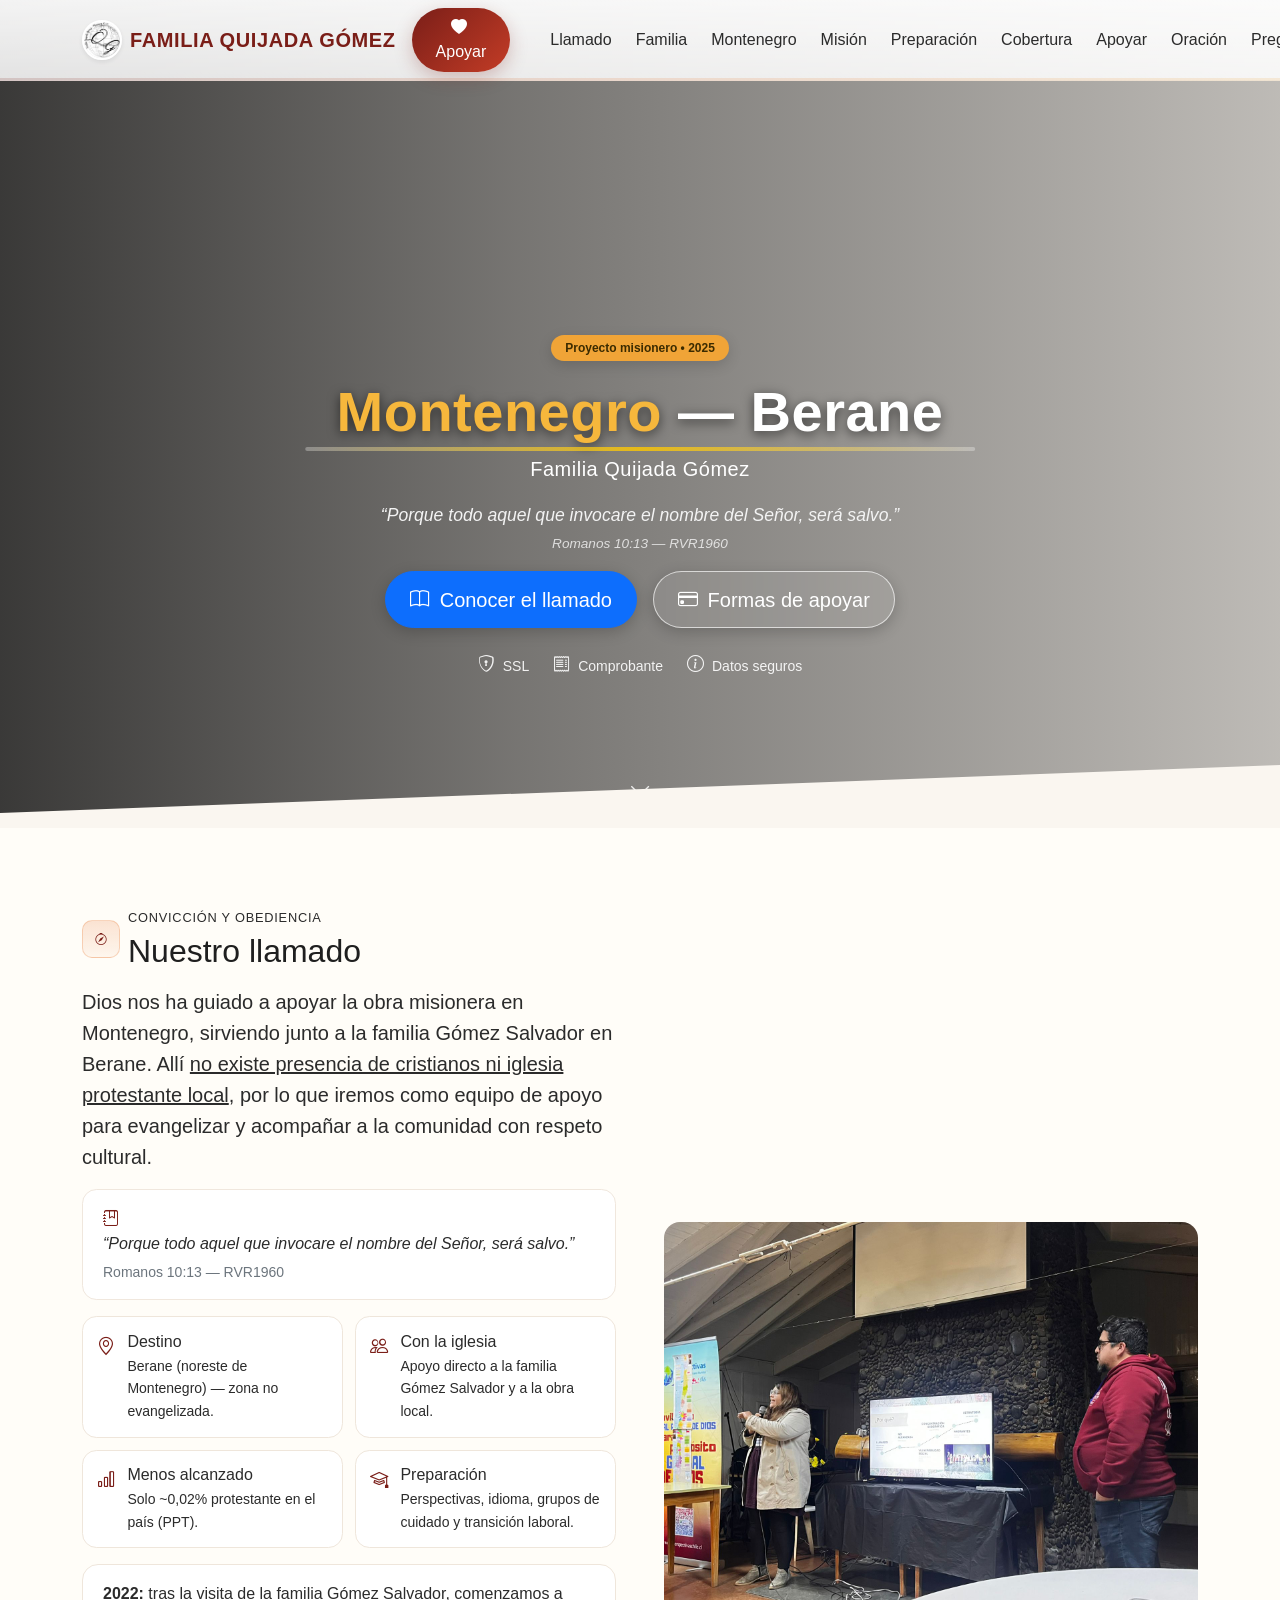
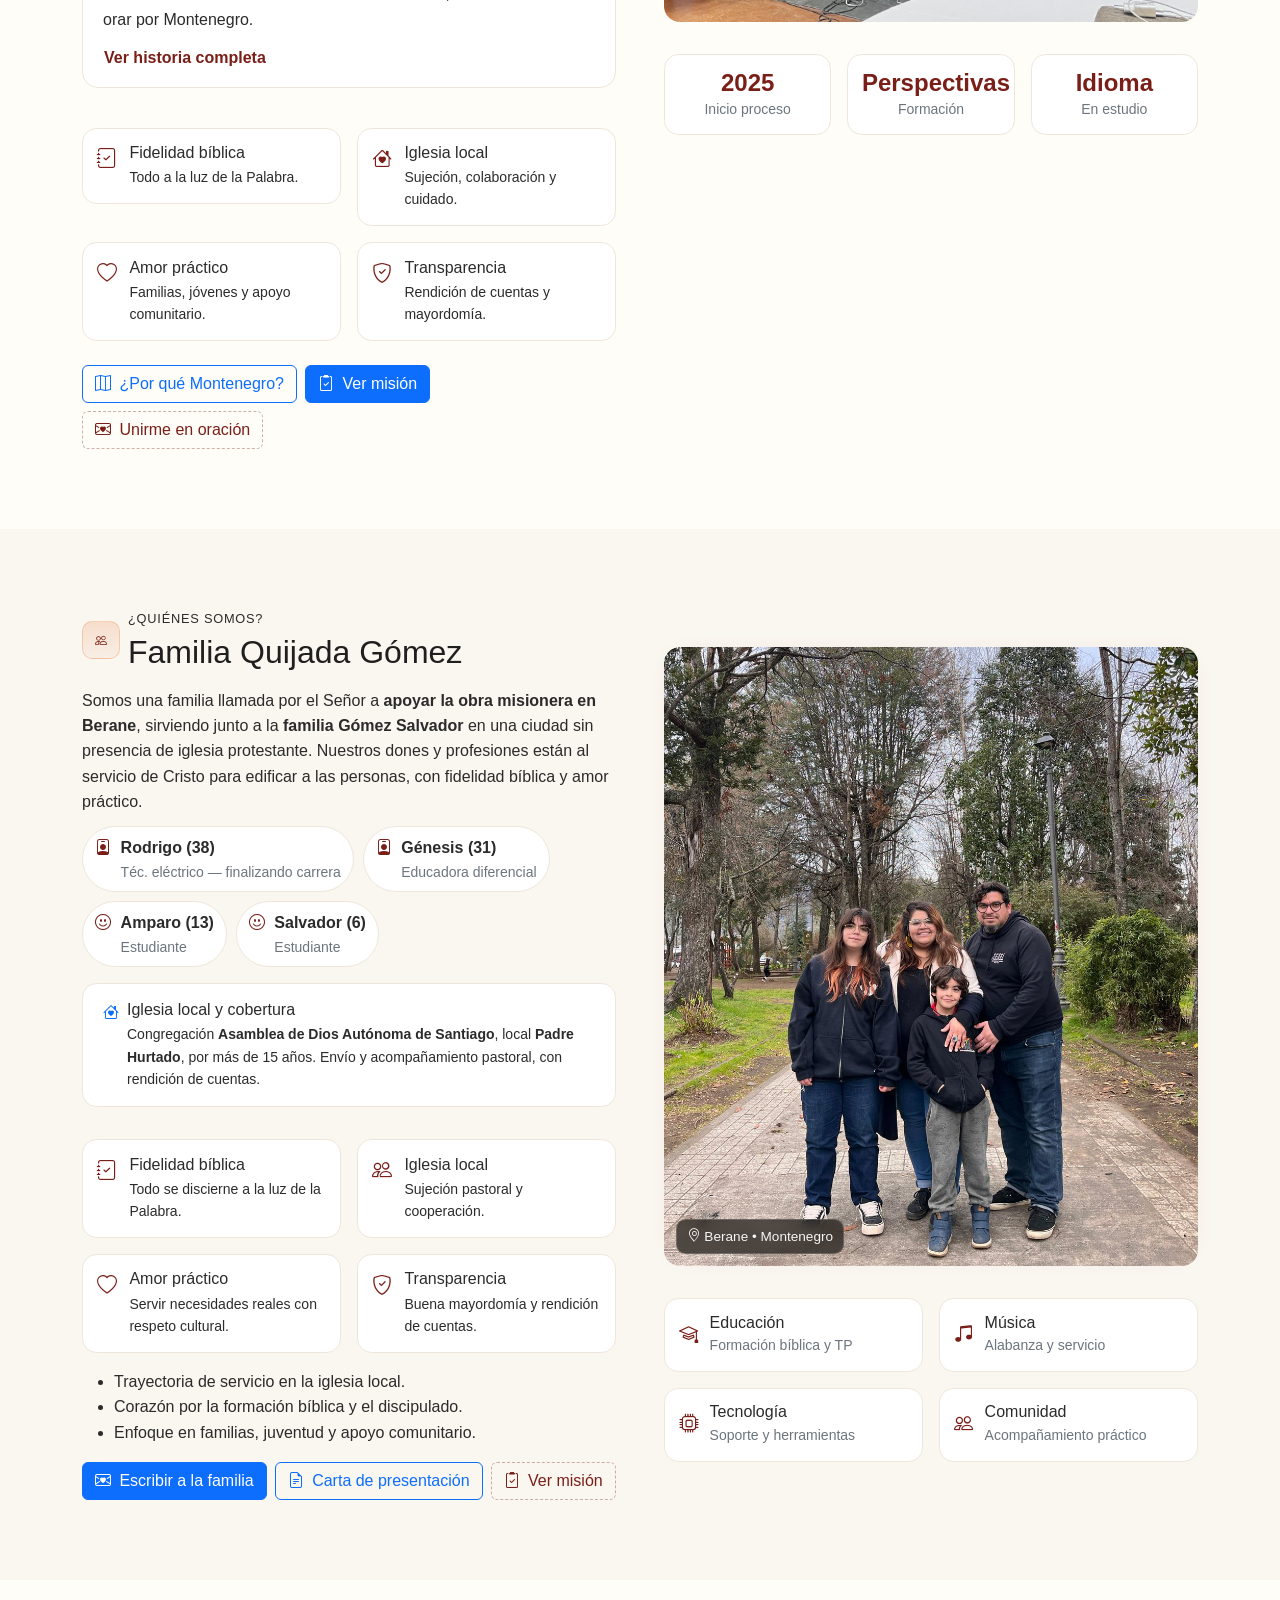
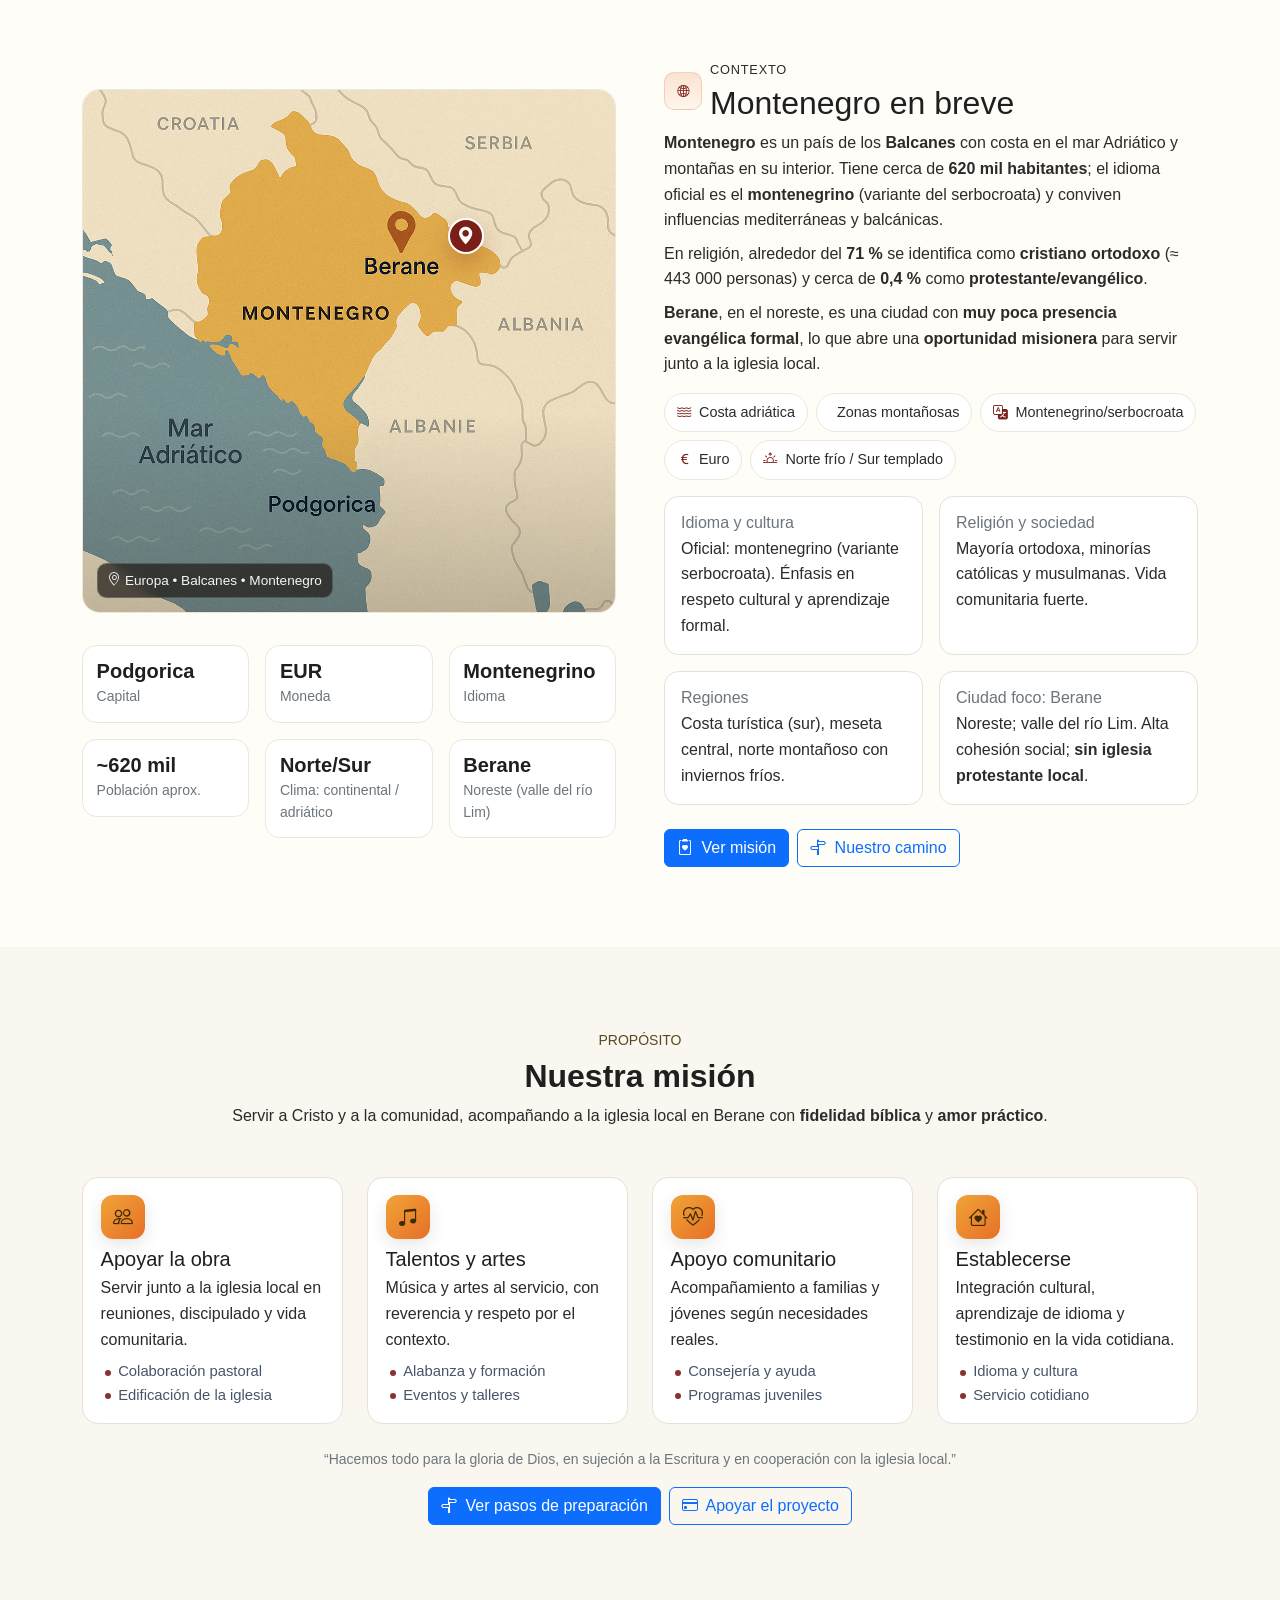
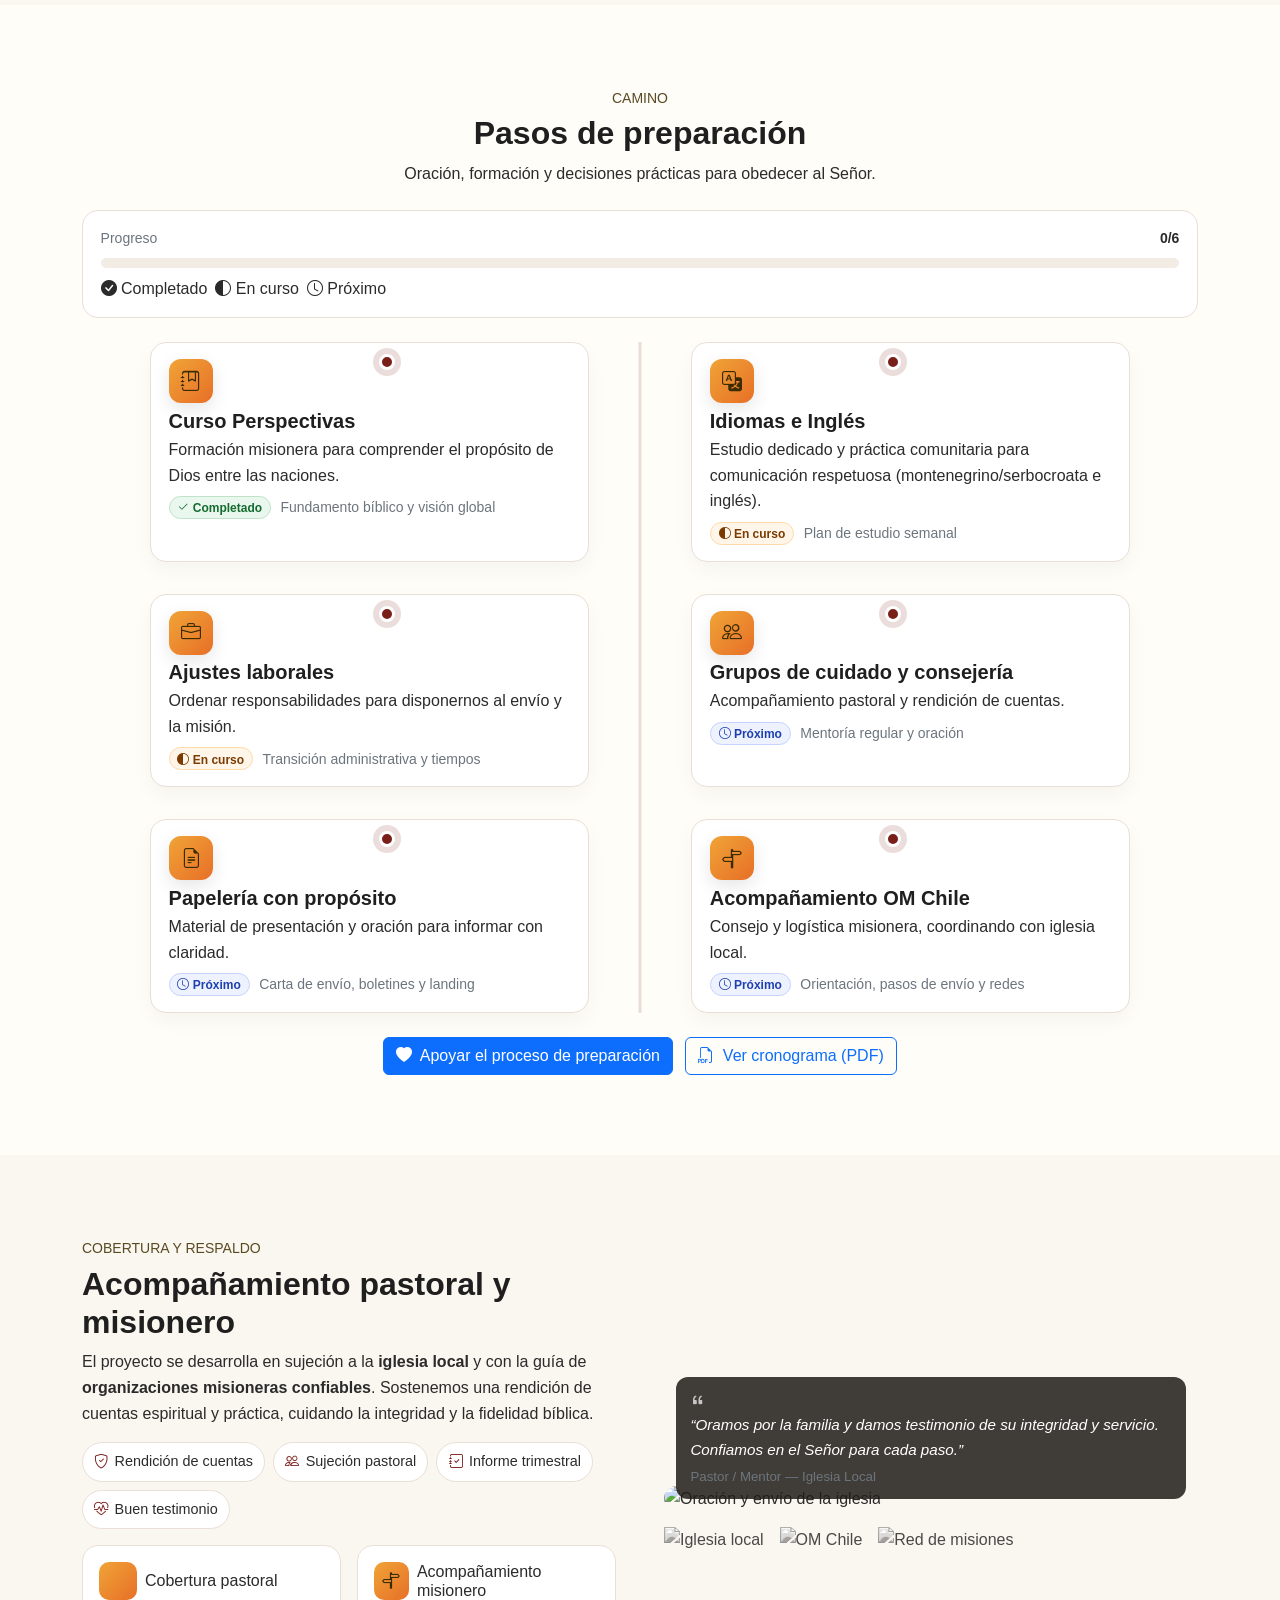
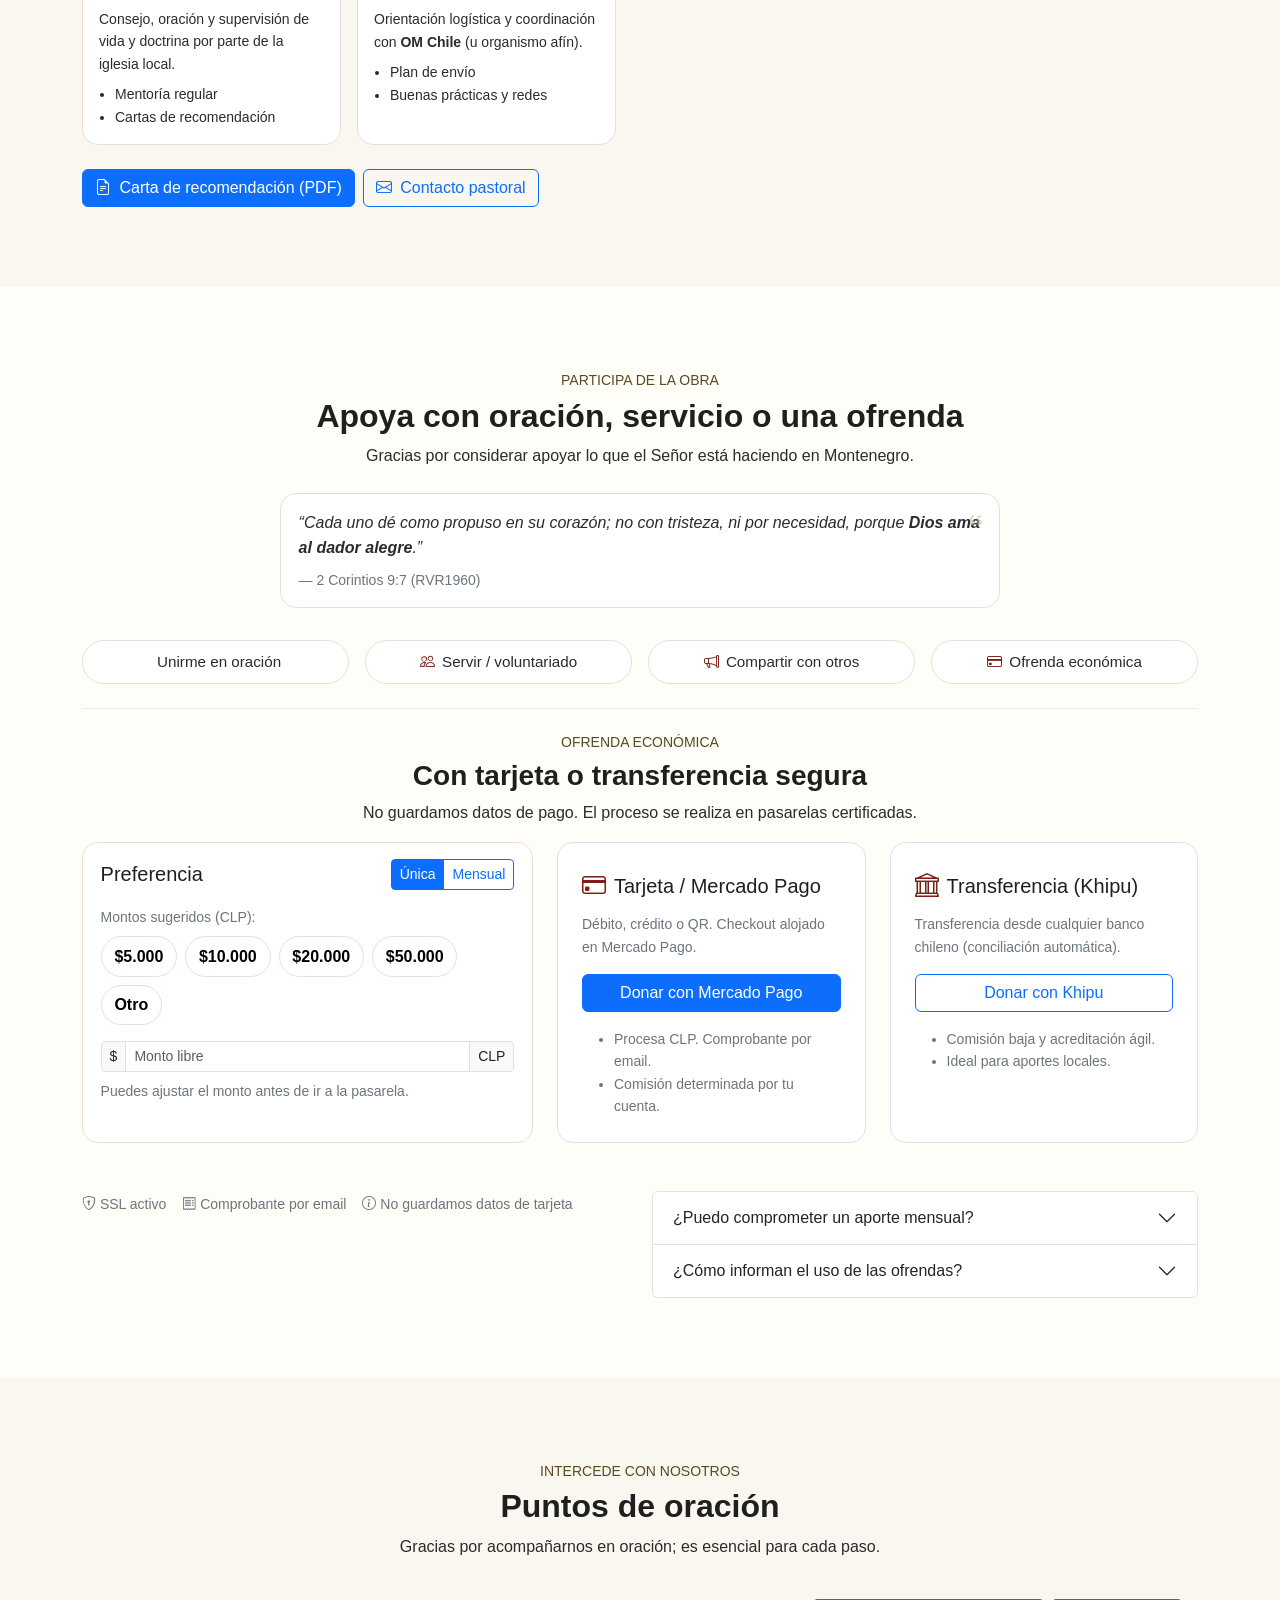
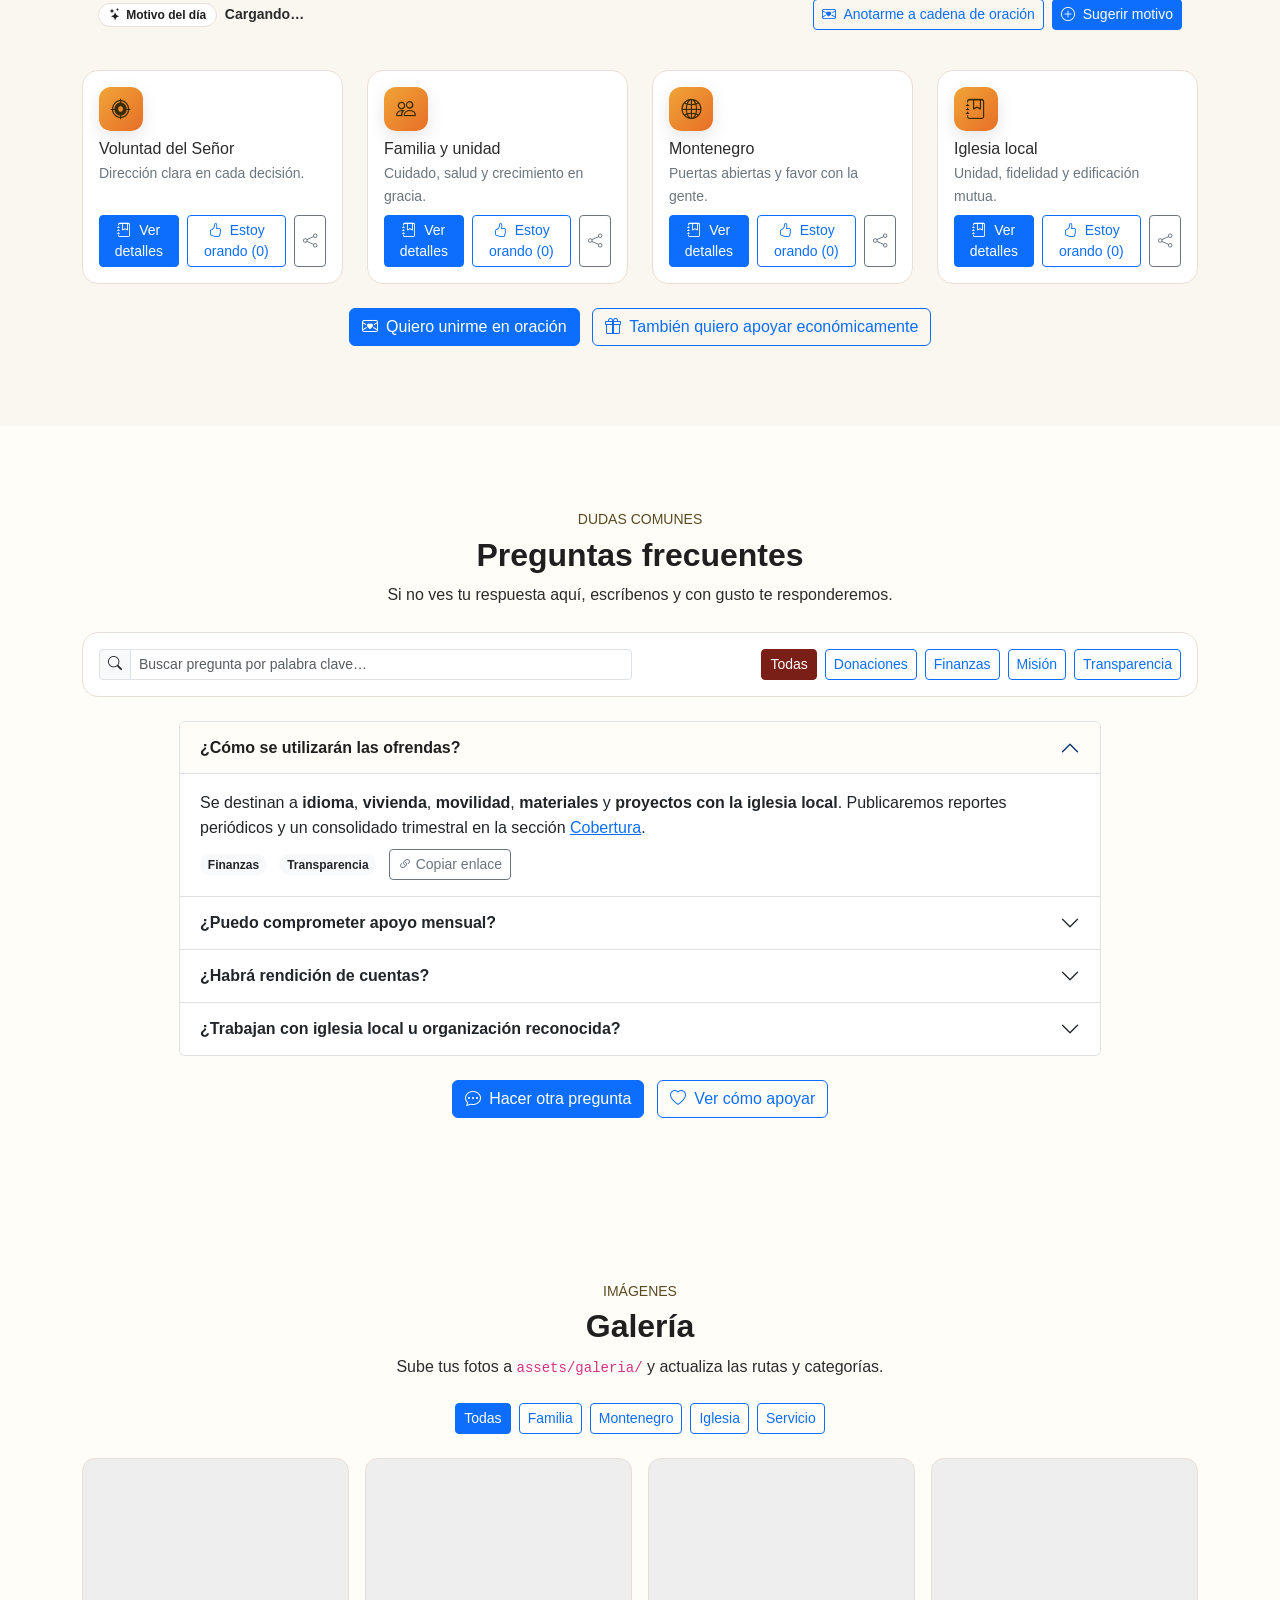
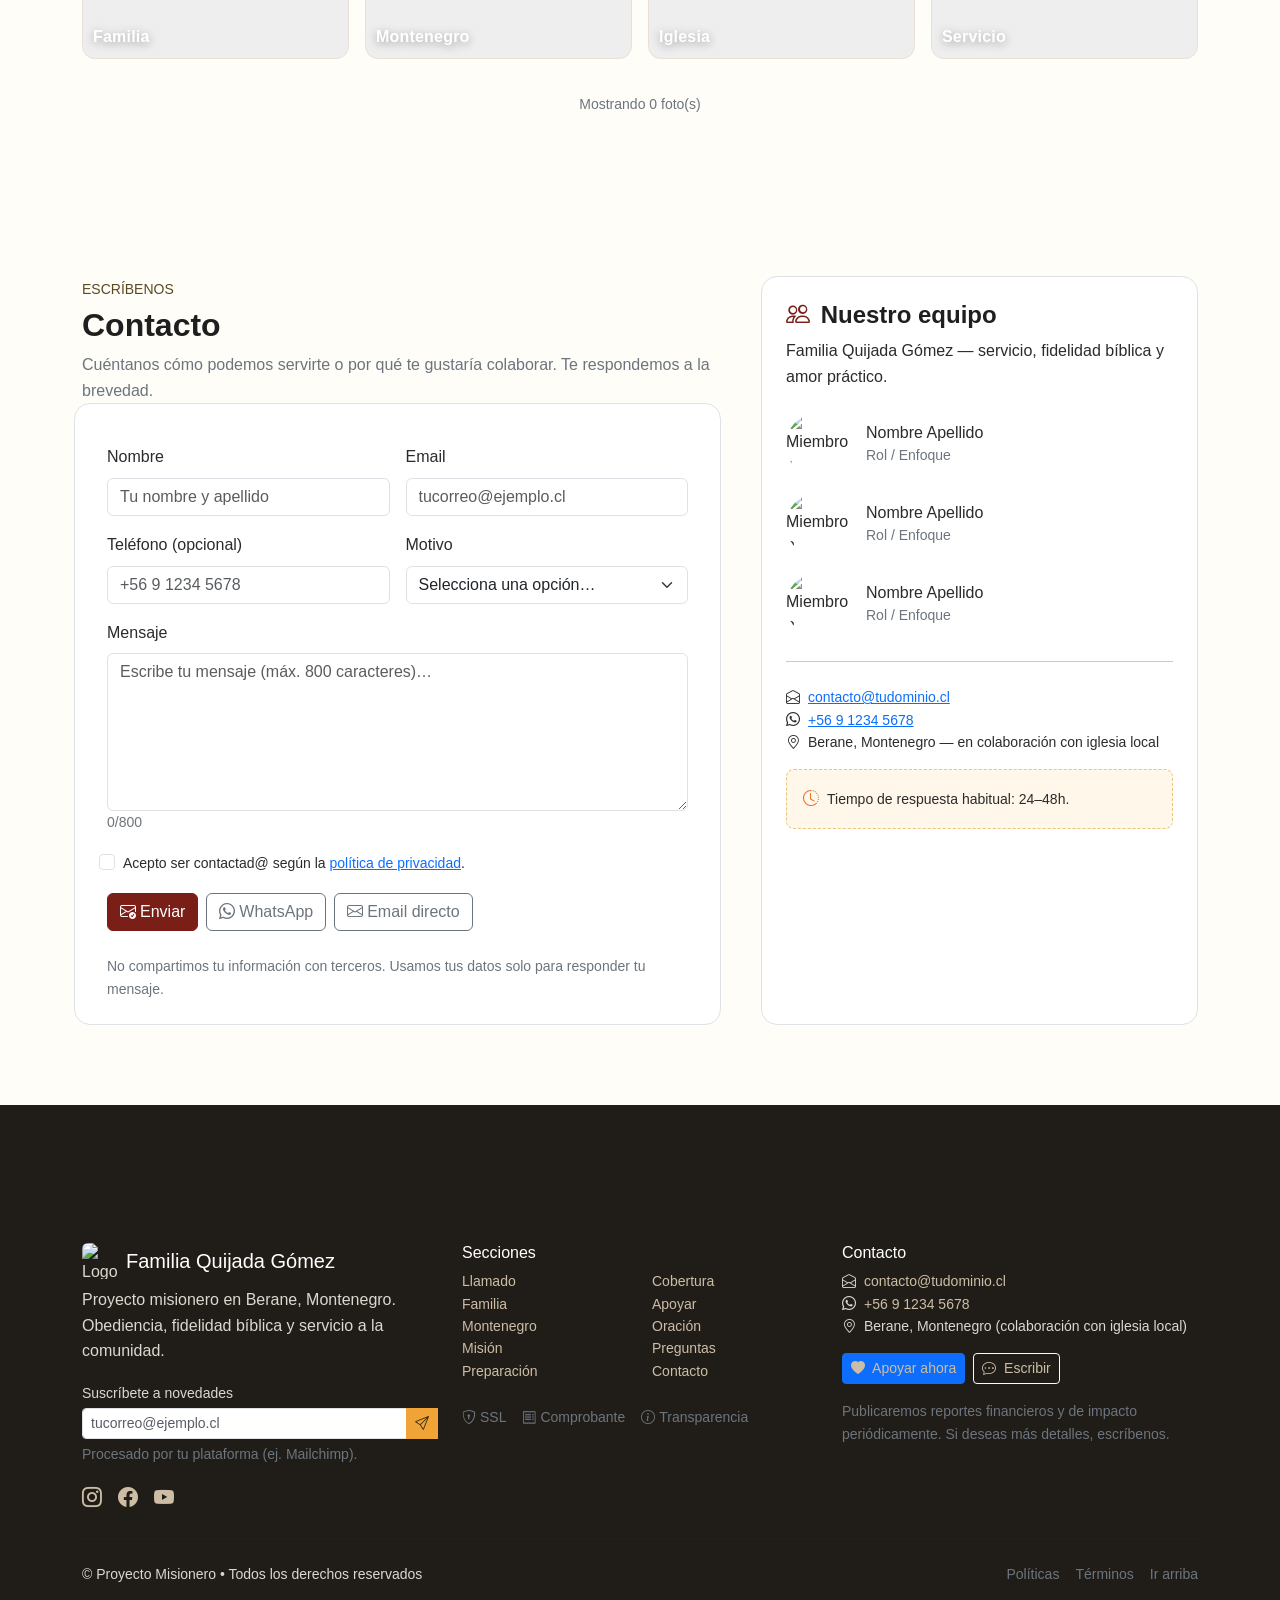
==== index.html @ 2d3e6fb9 "ok" ====
<!doctype html>
<html lang="es-CL">

<head>
    <!-- Codificación y viewport -->
    <meta charset="utf-8" />
    <meta name="viewport" content="width=device-width, initial-scale=1" />

    <!-- SEO básico -->
    <title>Proyecto Misionero Familia Quijada Gómez — Montenegro (Berane)</title>
    <meta name="description"
        content="Proyecto misionero de la Familia Quijada Gómez en Montenegro (Berane). Conoce el llamado bíblico, la misión, preparación, cobertura y cómo apoyar." />
    <link rel="canonical" href="https://tudominio.cl/" /> <!-- TODO: dominio real -->
    <meta name="robots" content="index,follow,max-snippet:-1,max-image-preview:large,max-video-preview:-1" />

    <!-- Identidad/branding -->
    <meta name="author" content="Familia Quijada Gómez" />
    <meta name="theme-color" content="#7A1E18" />
    <meta name="color-scheme" content="light only" />
    <meta name="format-detection" content="telephone=no" />

    <!-- Open Graph / Facebook -->
    <meta property="og:type" content="website" />
    <meta property="og:site_name" content="Familia Quijada Gómez" />
    <meta property="og:locale" content="es_CL" />
    <meta property="og:title" content="Proyecto Misionero Familia Quijada Gómez — Montenegro" />
    <meta property="og:description"
        content="Conoce el llamado, misión, preparación y cómo apoyar a la Familia Quijada Gómez en Montenegro (Berane)." />
    <meta property="og:url" content="https://tudominio.cl/" /> <!-- TODO -->
    <meta property="og:image" content="https://tudominio.cl/assets/og-image.jpg" /> <!-- TODO -->
    <meta property="og:image:width" content="1200" />
    <meta property="og:image:height" content="630" />
    <meta property="og:image:type" content="image/jpeg" />

    <!-- Twitter Cards -->
    <meta name="twitter:card" content="summary_large_image" />
    <meta name="twitter:title" content="Proyecto Misionero Familia Quijada Gómez — Montenegro" />
    <meta name="twitter:description"
        content="Conoce el llamado, misión, preparación y cómo apoyar a la Familia Quijada Gómez en Montenegro (Berane)." />
    <meta name="twitter:image" content="https://tudominio.cl/assets/og-image.jpg" /> <!-- TODO -->
    <!-- <meta name="twitter:site" content="@tu_cuenta">  Opcional -->

    <!-- Iconografía -->
    <link rel="icon" type="image/png" href="assets/favicon.png" />
    <link rel="apple-touch-icon" href="assets/icons/apple-touch-icon.png" /> <!-- 180x180 -->
    <link rel="manifest" href="site.webmanifest" /> <!-- TODO: si lo usas -->

    <!-- Performance: DNS prefetch / preconnect a CDNs -->
    <link rel="dns-prefetch" href="//cdn.jsdelivr.net">
    <link rel="preconnect" href="https://cdn.jsdelivr.net" crossorigin>

    <!-- (Opcional) Preload del hero para evitar LCP alto -->
    <!-- TODO: reemplazar por tu imagen real de hero -->
    <link rel="preload" as="image" href="assets/hero/hero.png" imagesrcset="assets/hero/hero-montenegro.jpg 1920w"
        imagesizes="100vw" fetchpriority="high">

    <!-- CSS: Bootstrap + Icons (CDN oficiales) -->
    <link href="https://cdn.jsdelivr.net/npm/bootstrap@5.3.3/dist/css/bootstrap.min.css" rel="stylesheet"
        crossorigin="anonymous">
    <!-- integrity="INTEGRITY_HASH_BOOTSTRAP_CSS"  (añádelo si gestionas SRI) -->

    <link href="https://cdn.jsdelivr.net/npm/bootstrap-icons@1.11.3/font/bootstrap-icons.css" rel="stylesheet"
        crossorigin="anonymous">
    <!-- integrity="INTEGRITY_HASH_BOOTSTRAP_ICONS_CSS" -->

    <!-- Tu CSS -->
    <link rel="stylesheet" href="css/style.css">

    <!-- Estructura de datos (schema.org) -->
    <script type="application/ld+json">
        {
        "@context":"https://schema.org",
        "@type":"NGO",
        "name":"Proyecto Misionero Familia Quijada Gómez — Montenegro",
        "url":"https://tudominio.cl/",
        "logo":"https://tudominio.cl/assets/logo.png",
        "areaServed":"Montenegro",
        "foundingDate":"2025",
        "description":"Proyecto misionero familiar en Berane, Montenegro. Llamado bíblico, misión y servicio a la comunidad junto a la iglesia local."
        }
    </script>
</head>


<body>
    <!-- ===== NAVBAR ===== -->
    <!-- NAVBAR PRO -->
    <nav id="mainNavbar" class="navbar navbar-expand-lg fixed-top py-2">
        <div class="container">

            <!-- Brand -->
            <a class="navbar-brand d-flex align-items-center gap-2" href="#top">
                <img src="assets/icons/logo.png" width="40" height="40"
                    class="rounded-circle border border-2 border-white shadow-sm" alt="Logo">
                <span class="brand-text fw-800 text-uppercase">Familia Quijada Gómez</span>
            </a>

            <!-- CTA Desktop -->
            <div class="d-none d-lg-flex ms-auto me-2">
                <a href="#donaciones" class="btn btn-cta rounded-pill px-4 py-2">
                    <i class="bi bi-heart-fill me-1"></i> Apoyar
                </a>
            </div>

            <!-- Toggler -->
            <button class="navbar-toggler border-0 shadow-none" type="button" data-bs-toggle="offcanvas"
                data-bs-target="#navOffcanvas" aria-controls="navOffcanvas" aria-label="Abrir menú">
                <span class="navbar-toggler-icon"></span>
            </button>

            <!-- Menú Desktop -->
            <div class="collapse navbar-collapse d-none d-lg-flex ms-4">
                <ul class="navbar-nav ms-auto align-items-lg-center gap-lg-2">
                    <li class="nav-item"><a class="nav-link pro-link" href="#llamado">Llamado</a></li>
                    <li class="nav-item"><a class="nav-link pro-link" href="#familia">Familia</a></li>
                    <li class="nav-item"><a class="nav-link pro-link" href="#montenegro">Montenegro</a></li>
                    <li class="nav-item"><a class="nav-link pro-link" href="#mision">Misión</a></li>
                    <li class="nav-item"><a class="nav-link pro-link" href="#preparacion">Preparación</a></li>
                    <li class="nav-item"><a class="nav-link pro-link" href="#cobertura">Cobertura</a></li>
                    <li class="nav-item"><a class="nav-link pro-link" href="#donaciones">Apoyar</a></li>
                    <li class="nav-item"><a class="nav-link pro-link" href="#oracion">Oración</a></li>
                    <li class="nav-item"><a class="nav-link pro-link" href="#faq">Preguntas</a></li>
                    <li class="nav-item"><a class="nav-link pro-link" href="#contacto">Contacto</a></li>
                </ul>
            </div>

        </div>

        <!-- Línea decorativa inferior -->
        <div class="nav-underline"></div>
    </nav>

    <!-- Offcanvas Mobile -->
    <div class="offcanvas offcanvas-end" tabindex="-1" id="navOffcanvas" aria-labelledby="navOffcanvasLabel">
        <div class="offcanvas-header">
            <h6 class="offcanvas-title d-flex align-items-center gap-2" id="navOffcanvasLabel">
                <img src="assets/logo.png" width="28" height="28" class="rounded-circle border" alt="">
                <span class="fw-bold">Familia Quijada Gómez</span>
            </h6>
            <button type="button" class="btn-close text-reset" data-bs-dismiss="offcanvas" aria-label="Cerrar"></button>
        </div>
        <div class="offcanvas-body">
            <ul class="navbar-nav fs-5">
                <li class="nav-item"><a class="nav-link pro-link" data-bs-dismiss="offcanvas"
                        href="#llamado">Llamado</a></li>
                <li class="nav-item"><a class="nav-link pro-link" data-bs-dismiss="offcanvas"
                        href="#familia">Familia</a></li>
                <li class="nav-item"><a class="nav-link pro-link" data-bs-dismiss="offcanvas"
                        href="#montenegro">Montenegro</a></li>
                <li class="nav-item"><a class="nav-link pro-link" data-bs-dismiss="offcanvas" href="#mision">Misión</a>
                </li>
                <li class="nav-item"><a class="nav-link pro-link" data-bs-dismiss="offcanvas"
                        href="#preparacion">Preparación</a></li>
                <li class="nav-item"><a class="nav-link pro-link" data-bs-dismiss="offcanvas"
                        href="#cobertura">Cobertura</a></li>
                <li class="nav-item"><a class="nav-link pro-link" data-bs-dismiss="offcanvas"
                        href="#donaciones">Apoyar</a></li>
                <li class="nav-item"><a class="nav-link pro-link" data-bs-dismiss="offcanvas"
                        href="#oracion">Oración</a></li>
                <li class="nav-item"><a class="nav-link pro-link" data-bs-dismiss="offcanvas" href="#faq">Preguntas</a>
                </li>
                <li class="nav-item"><a class="nav-link pro-link" data-bs-dismiss="offcanvas"
                        href="#contacto">Contacto</a></li>
            </ul>
            <hr class="my-3">
            <a href="#donaciones" class="btn btn-cta w-100 rounded-pill py-2" data-bs-dismiss="offcanvas">
                <i class="bi bi-heart-fill me-1"></i> Apoyar ahora
            </a>
        </div>
    </div>


    <!-- ===== HERO PROFESIONAL ===== -->
    <header id="top" class="hero hero-pro position-relative overflow-hidden">
        <picture>
            <!-- Versión WebP para navegadores modernos -->
            <source srcset="assets/hero/hero.png" type="image/webp">
            <!-- Fallback JPG/PNG -->
            <img src="assets/hero/hero.png" class="hero-bg" alt="Familia Quijada Gómez frente a un lago y montañas"
                loading="eager" decoding="async" fetchpriority="high">
        </picture>

        <!-- Capa de color cinematográfica -->
        <div class="hero-overlay" aria-hidden="true"></div>

        <div class="container position-relative text-center">
            <span class="badge hero-badge mb-3">Proyecto misionero • 2025</span>

            <h1 class="display-4 fw-800 hero-title">
                <span class="hero-accent">Montenegro</span> — Berane
            </h1>

            <p class="lead mb-2">Familia Quijada Gómez</p>

            <figure class="hero-quote">
                <blockquote class="mb-1">“Porque todo aquel que invocare el nombre del Señor, será salvo.”</blockquote>
                <figcaption class="small">Romanos 10:13 — RVR1960</figcaption>
            </figure>

            <div class="d-flex gap-3 justify-content-center flex-wrap mt-3">
                <a href="#llamado" class="btn btn-primary btn-lg px-4">
                    <i class="bi bi-book me-1"></i> Conocer el llamado
                </a>
                <a href="#donaciones" class="btn btn-ghost-light btn-lg px-4">
                    <i class="bi bi-credit-card me-1"></i> Formas de apoyar
                </a>
            </div>

            <!-- Sellos de confianza -->
            <div class="hero-trust d-flex gap-4 justify-content-center mt-4">
                <small class="d-inline-flex align-items-center gap-2"><i class="bi bi-shield-lock"></i> SSL</small>
                <small class="d-inline-flex align-items-center gap-2"><i class="bi bi-receipt"></i> Comprobante</small>
                <small class="d-inline-flex align-items-center gap-2"><i class="bi bi-info-circle"></i> Datos
                    seguros</small>
            </div>
        </div>

        <!-- Shape divider inferior -->
        <div class="hero-shape" aria-hidden="true">
            <svg viewBox="0 0 1440 120" preserveAspectRatio="none">
                <path d="M0,96 L1440,24 L1440,120 L0,120 Z"></path>
            </svg>
        </div>

        <!-- Indicador scroll -->
        <a href="#llamado" class="scroll-cue" aria-label="Bajar a la siguiente sección">
            <i class="bi bi-chevron-down"></i>
        </a>
    </header>




    <!-- ===== LLAMADO — DEFINITIVO ===== -->
    <section id="llamado" class="section-muted llamado-pro">
        <div class="container">
            <div class="row g-5 align-items-center">
                <!-- Texto -->
                <div class="col-lg-6 order-lg-1">

                    <!-- Encabezado -->
                    <header class="section-heading d-flex align-items-center gap-2">
                        <span class="badge badge-tinted" aria-hidden="true"><i class="bi bi-compass"></i></span>
                        <div>
                            <p class="eyebrow text-olive mb-1">Convicción y obediencia</p>
                            <h2 class="fw-800 mb-0">Nuestro llamado</h2>
                        </div>
                    </header>

                    <!-- Resumen fiel al PPT -->
                    <p class="lead lead-tight mt-3 mb-0">
                        Dios nos ha guiado a <strong>apoyar la obra misionera en Montenegro</strong>, sirviendo junto a
                        la
                        <strong>familia Gómez&nbsp;Salvador</strong> en <strong>Berane</strong>.
                        Allí <u>no existe presencia de cristianos ni iglesia protestante local</u>, por lo que iremos
                        como
                        <strong>equipo de apoyo</strong> para evangelizar y acompañar a la comunidad con respeto
                        cultural.
                    </p>

                    <!-- Verso guía -->
                    <figure class="verse-box mt-3" aria-label="Verso guía">
                        <i class="bi bi-journal-bookmark verse-icon" aria-hidden="true"></i>
                        <blockquote class="mb-1 fst-italic">
                            “Porque todo aquel que invocare el nombre del Señor, será salvo.”
                        </blockquote>
                        <figcaption class="small text-secondary">Romanos 10:13 — RVR1960</figcaption>
                    </figure>

                    <!-- Hechos clave (del PPT) -->
                    <div class="facts-grid">
                        <div class="fact">
                            <i class="bi bi-geo-alt"></i>
                            <div>
                                <h6 class="mb-1">Destino</h6>
                                <p class="small mb-0">Berane (noreste de Montenegro) — zona no evangelizada.</p>
                            </div>
                        </div>
                        <div class="fact">
                            <i class="bi bi-people"></i>
                            <div>
                                <h6 class="mb-1">Con la iglesia</h6>
                                <p class="small mb-0">Apoyo directo a la familia Gómez&nbsp;Salvador y a la obra local.
                                </p>
                            </div>
                        </div>
                        <div class="fact">
                            <i class="bi bi-bar-chart"></i>
                            <div>
                                <h6 class="mb-1">Menos alcanzado</h6>
                                <p class="small mb-0">Solo ~0,02% protestante en el país (PPT).</p>
                            </div>
                        </div>
                        <div class="fact">
                            <i class="bi bi-mortarboard"></i>
                            <div>
                                <h6 class="mb-1">Preparación</h6>
                                <p class="small mb-0">Perspectivas, idioma, grupos de cuidado y transición laboral.</p>
                            </div>
                        </div>
                    </div>

                    <!-- Relato expandible (fiel al PPT) -->
                    <div class="story-card shadow-soft mt-3">
                        <p class="mb-2">
                            <strong>2022:</strong> tras la visita de la familia Gómez&nbsp;Salvador, comenzamos a orar
                            por Montenegro.
                        </p>
                        <div class="collapse" id="historiaLl">
                            <p class="mb-2">
                                <strong>Octubre 2024:</strong> en el Congreso Nacional de Jóvenes, Dios confirma “apoyo
                                en la obra
                                misionera”. Al compartirlo, supimos que se oraba por equipo para
                                <strong>Berane</strong>, confirmando
                                dirección y propósito.
                            </p>
                            <p class="mb-0 small text-secondary">
                                “Deja tu tierra... y ve a la tierra que te mostraré” (Génesis 12:1) — discernido con
                                consejo pastoral y en oración.
                            </p>
                        </div>
                        <button class="btn btn-link p-0 mt-1" data-bs-toggle="collapse" data-bs-target="#historiaLl"
                            aria-expanded="false" aria-controls="historiaLl" id="btnHistoriaLl">
                            Ver historia completa
                        </button>
                    </div>

                    <!-- Convicciones (píldoras) -->
                    <div class="row g-3 mt-4 pill-list">
                        <div class="col-sm-6">
                            <div class="pill-item">
                                <i class="bi bi-journal-check"></i>
                                <div>
                                    <h6 class="mb-1">Fidelidad bíblica</h6>
                                    <p class="small mb-0">Todo a la luz de la Palabra.</p>
                                </div>
                            </div>
                        </div>
                        <div class="col-sm-6">
                            <div class="pill-item">
                                <i class="bi bi-house-heart"></i>
                                <div>
                                    <h6 class="mb-1">Iglesia local</h6>
                                    <p class="small mb-0">Sujeción, colaboración y cuidado.</p>
                                </div>
                            </div>
                        </div>
                        <div class="col-sm-6">
                            <div class="pill-item">
                                <i class="bi bi-heart"></i>
                                <div>
                                    <h6 class="mb-1">Amor práctico</h6>
                                    <p class="small mb-0">Familias, jóvenes y apoyo comunitario.</p>
                                </div>
                            </div>
                        </div>
                        <div class="col-sm-6">
                            <div class="pill-item">
                                <i class="bi bi-shield-check"></i>
                                <div>
                                    <h6 class="mb-1">Transparencia</h6>
                                    <p class="small mb-0">Rendición de cuentas y mayordomía.</p>
                                </div>
                            </div>
                        </div>
                    </div>

                    <!-- CTAs -->
                    <div class="d-flex flex-wrap gap-2 mt-4">
                        <a href="#montenegro" class="btn btn-outline-primary"><i class="bi bi-map me-1"></i> ¿Por qué
                            Montenegro?</a>
                        <a href="#mision" class="btn btn-primary"><i class="bi bi-clipboard2-check me-1"></i> Ver
                            misión</a>
                        <a href="#oracion" class="btn btn-ghost"><i class="bi bi-envelope-heart me-1"></i> Unirme en
                            oración</a>
                    </div>
                </div>

                <!-- Media -->
                <div class="col-lg-6 order-lg-2">
                    <figure class="media-frame shadow-soft">
                        <img src="assets/familia/llamado.jpeg" class="img-fluid rounded-4" alt="Familia Quijada Gómez"
                            loading="lazy">
                    </figure>

                    <!-- Mini métrica (opcional y sobria) -->
                    <div class="row g-3 mt-2">
                        <div class="col-4">
                            <div class="mini-stat">
                                <span class="h4 mb-0">2025</span><small class="text-secondary d-block">Inicio
                                    proceso</small>
                            </div>
                        </div>
                        <div class="col-4">
                            <div class="mini-stat">
                                <span class="h4 mb-0">Perspectivas</span><small
                                    class="text-secondary d-block">Formación</small>
                            </div>
                        </div>
                        <div class="col-4">
                            <div class="mini-stat">
                                <span class="h4 mb-0">Idioma</span><small class="text-secondary d-block">En
                                    estudio</small>
                            </div>
                        </div>
                    </div>
                </div>
            </div>
        </div>
    </section>



    <!-- ===== FAMILIA — DEFINITIVO ===== -->
    <section id="familia" class="family-pro">
        <div class="container">
            <div class="row g-5 align-items-center">

                <!-- Media -->
                <div class="col-lg-6 order-lg-2" data-aos="fade-left">
                    <figure class="family-media shadow-soft">
                        <img src="assets/familia/familia.png" class="img-fluid rounded-4" alt="Familia Quijada Gómez"
                            loading="lazy">
                        <figcaption class="family-stamp">
                            <i class="bi bi-geo-alt"></i> Berane • Montenegro
                        </figcaption>
                    </figure>

                    <!-- Dones / roles (mini-cards) -->
                    <div class="row g-3 mt-2">
                        <div class="col-6">
                            <div class="mini-card">
                                <i class="bi bi-mortarboard"></i>
                                <div>
                                    <h6 class="mb-0">Educación</h6>
                                    <small class="text-secondary">Formación bíblica y TP</small>
                                </div>
                            </div>
                        </div>
                        <div class="col-6">
                            <div class="mini-card">
                                <i class="bi bi-music-note-beamed"></i>
                                <div>
                                    <h6 class="mb-0">Música</h6>
                                    <small class="text-secondary">Alabanza y servicio</small>
                                </div>
                            </div>
                        </div>
                        <div class="col-6">
                            <div class="mini-card">
                                <i class="bi bi-cpu"></i>
                                <div>
                                    <h6 class="mb-0">Tecnología</h6>
                                    <small class="text-secondary">Soporte y herramientas</small>
                                </div>
                            </div>
                        </div>
                        <div class="col-6">
                            <div class="mini-card">
                                <i class="bi bi-people"></i>
                                <div>
                                    <h6 class="mb-0">Comunidad</h6>
                                    <small class="text-secondary">Acompañamiento práctico</small>
                                </div>
                            </div>
                        </div>
                    </div>
                </div>

                <!-- Texto -->
                <div class="col-lg-6 order-lg-1" data-aos="fade-right">
                    <header class="section-heading d-flex align-items-center gap-2">
                        <span class="badge badge-tinted" aria-hidden="true"><i class="bi bi-people"></i></span>
                        <div>
                            <p class="eyebrow text-olive mb-1">¿Quiénes somos?</p>
                            <h2 class="fw-800 mb-0">Familia Quijada Gómez</h2>
                        </div>
                    </header>

                    <!-- Descripción fiel al PPT -->
                    <p class="lead-tight mt-3 mb-2">
                        Somos una familia llamada por el Señor a <strong>apoyar la obra misionera en Berane</strong>,
                        sirviendo junto a la
                        <strong>familia Gómez&nbsp;Salvador</strong> en una ciudad sin presencia de iglesia protestante.
                        Nuestros dones
                        y profesiones están al servicio de Cristo para edificar a las personas, con fidelidad bíblica y
                        amor práctico.
                    </p>

                    <!-- Chips con integrantes -->
                    <div class="profile-chips">
                        <div class="chip">
                            <i class="bi bi-person-badge"></i>
                            <div><strong>Rodrigo (38)</strong><small class="d-block text-secondary">Téc. eléctrico —
                                    finalizando carrera</small></div>
                        </div>
                        <div class="chip">
                            <i class="bi bi-person-badge"></i>
                            <div><strong>Génesis (31)</strong><small class="d-block text-secondary">Educadora
                                    diferencial</small></div>
                        </div>
                        <div class="chip">
                            <i class="bi bi-emoji-smile"></i>
                            <div><strong>Amparo (13)</strong><small class="d-block text-secondary">Estudiante</small>
                            </div>
                        </div>
                        <div class="chip">
                            <i class="bi bi-emoji-smile"></i>
                            <div><strong>Salvador (6)</strong><small class="d-block text-secondary">Estudiante</small>
                            </div>
                        </div>
                    </div>

                    <!-- Afiliación e identidad -->
                    <div class="callout bg-white mt-3">
                        <div class="d-flex align-items-start gap-2">
                            <i class="bi bi-house-heart text-primary"></i>
                            <div>
                                <h6 class="mb-1">Iglesia local y cobertura</h6>
                                <p class="mb-0 small">
                                    Congregación <strong>Asamblea de Dios Autónoma de Santiago</strong>, local
                                    <strong>Padre Hurtado</strong>, por más de 15 años.
                                    Envío y acompañamiento pastoral, con rendición de cuentas.
                                </p>
                            </div>
                        </div>
                    </div>

                    <!-- Valores en píldoras -->
                    <div class="row g-3 mt-3 pill-list">
                        <div class="col-sm-6">
                            <div class="pill-item">
                                <i class="bi bi-journal-check"></i>
                                <div>
                                    <h6 class="mb-1">Fidelidad bíblica</h6>
                                    <p class="small mb-0">Todo se discierne a la luz de la Palabra.</p>
                                </div>
                            </div>
                        </div>
                        <div class="col-sm-6">
                            <div class="pill-item">
                                <i class="bi bi-people"></i>
                                <div>
                                    <h6 class="mb-1">Iglesia local</h6>
                                    <p class="small mb-0">Sujeción pastoral y cooperación.</p>
                                </div>
                            </div>
                        </div>
                        <div class="col-sm-6">
                            <div class="pill-item">
                                <i class="bi bi-heart"></i>
                                <div>
                                    <h6 class="mb-1">Amor práctico</h6>
                                    <p class="small mb-0">Servir necesidades reales con respeto cultural.</p>
                                </div>
                            </div>
                        </div>
                        <div class="col-sm-6">
                            <div class="pill-item">
                                <i class="bi bi-shield-check"></i>
                                <div>
                                    <h6 class="mb-1">Transparencia</h6>
                                    <p class="small mb-0">Buena mayordomía y rendición de cuentas.</p>
                                </div>
                            </div>
                        </div>
                    </div>

                    <!-- Lista breve (consistente con el PPT) -->
                    <ul class="mb-3 mt-3">
                        <li>Trayectoria de servicio en la iglesia local.</li>
                        <li>Corazón por la formación bíblica y el discipulado.</li>
                        <li>Enfoque en familias, juventud y apoyo comunitario.</li>
                    </ul>

                    <!-- CTAs -->
                    <div class="d-flex flex-wrap gap-2">
                        <a href="#contacto" class="btn btn-primary">
                            <i class="bi bi-envelope-heart me-1"></i> Escribir a la familia
                        </a>
                        <a href="assets/docs/carta-familia.pdf" target="_blank" rel="noopener"
                            class="btn btn-outline-primary">
                            <i class="bi bi-file-earmark-text me-1"></i> Carta de presentación
                        </a>
                        <a href="#mision" class="btn btn-ghost">
                            <i class="bi bi-clipboard2-check me-1"></i> Ver misión
                        </a>
                    </div>
                </div>

            </div>
        </div>
    </section>


    <!-- ===== MONTENEGRO — EN BREVE (PRO) ===== -->
    <section id="montenegro" class="section-muted montenegro-pro">
        <div class="container">
            <div class="row g-5 align-items-center">

                <!-- Mapa + datos rápidos -->
                <div class="col-lg-6" data-aos="fade-right">
                    <figure class="map-card shadow-soft position-relative">
                        <img src="assets/mapas/mapa1-montenegro.png" class="img-fluid rounded-4 map-image"
                            alt="Mapa político de Montenegro en Europa">
                        <figcaption class="map-badge">
                            <i class="bi bi-geo-alt"></i> Europa • Balcanes • Montenegro
                        </figcaption>

                        <!-- Pin decorativo (opcional) -->
                        <div class="map-pin" title="Berane (noreste)">
                            <i class="bi bi-geo-alt-fill"></i>
                        </div>
                    </figure>

                    <!-- Tiles de síntesis -->
                    <div class="row g-3 mt-2">
                        <div class="col-6 col-md-4">
                            <div class="stat-tile">
                                <span class="h5 mb-0">Podgorica</span>
                                <small class="text-secondary">Capital</small>
                            </div>
                        </div>
                        <div class="col-6 col-md-4">
                            <div class="stat-tile">
                                <span class="h5 mb-0">EUR</span>
                                <small class="text-secondary">Moneda</small>
                            </div>
                        </div>
                        <div class="col-6 col-md-4">
                            <div class="stat-tile">
                                <span class="h5 mb-0">Montenegrino</span>
                                <small class="text-secondary">Idioma</small>
                            </div>
                        </div>
                        <div class="col-6 col-md-4">
                            <div class="stat-tile">
                                <span class="h5 mb-0">~620 mil</span>
                                <small class="text-secondary">Población aprox.</small>
                            </div>
                        </div>
                        <div class="col-6 col-md-4">
                            <div class="stat-tile">
                                <span class="h5 mb-0">Norte/Sur</span>
                                <small class="text-secondary">Clima: continental / adriático</small>
                            </div>
                        </div>
                        <div class="col-6 col-md-4">
                            <div class="stat-tile">
                                <span class="h5 mb-0">Berane</span>
                                <small class="text-secondary">Noreste (valle del río Lim)</small>
                            </div>
                        </div>
                    </div>
                </div>

                <!-- Contenido -->
                <div class="col-lg-6" data-aos="fade-left">
                    <header class="section-heading d-flex align-items-center gap-2 mb-2">
                        <span class="badge badge-tinted"><i class="bi bi-globe2"></i></span>
                        <div>
                            <p class="eyebrow text-olive mb-1">Contexto</p>
                            <h2 class="fw-800 mb-0">Montenegro en breve</h2>
                        </div>
                    </header>

                    <div class="mb-3">
                        <p class="mb-2">
                            <strong>Montenegro</strong> es un país de los <strong>Balcanes</strong> con costa en el mar
                            Adriático y
                            montañas en su interior. Tiene cerca de <strong>620 mil habitantes</strong>; el idioma
                            oficial es el
                            <strong>montenegrino</strong> (variante del serbocroata) y conviven influencias
                            mediterráneas y balcánicas.
                        </p>
                        <p class="mb-2">
                            En religión, alrededor del <strong>71 %</strong> se identifica como <strong>cristiano
                                ortodoxo</strong>
                            (≈ 443 000 personas) y cerca de <strong>0,4 %</strong> como
                            <strong>protestante/evangélico</strong>.
                        </p>
                        <p class="mb-0">
                            <strong>Berane</strong>, en el noreste, es una ciudad con <strong>muy poca presencia
                                evangélica formal</strong>,
                            lo que abre una <strong>oportunidad misionera</strong> para servir junto a la iglesia local.
                        </p>
                    </div>

                    <!-- Chips temáticos (solo Montenegro) -->
                    <div class="d-flex flex-wrap gap-2 mb-3">
                        <span class="fact-chip"><i class="bi bi-water"></i> Costa adriática</span>
                        <span class="fact-chip"><i class="bi bi-mountain"></i> Zonas montañosas</span>
                        <span class="fact-chip"><i class="bi bi-translate"></i> Montenegrino/serbocroata</span>
                        <span class="fact-chip"><i class="bi bi-currency-euro"></i> Euro</span>
                        <span class="fact-chip"><i class="bi bi-sunrise"></i> Norte frío / Sur templado</span>
                    </div>

                    <!-- Tarjetas de contexto -->
                    <div class="row g-3">
                        <div class="col-sm-6">
                            <div class="card-plain h-100">
                                <h6 class="mb-1 text-secondary">Idioma y cultura</h6>
                                <p class="mb-0">Oficial: montenegrino (variante serbocroata). Énfasis en respeto
                                    cultural y aprendizaje formal.</p>
                            </div>
                        </div>
                        <div class="col-sm-6">
                            <div class="card-plain h-100">
                                <h6 class="mb-1 text-secondary">Religión y sociedad</h6>
                                <p class="mb-0">Mayoría ortodoxa, minorías católicas y musulmanas. Vida comunitaria
                                    fuerte.</p>
                            </div>
                        </div>
                        <div class="col-sm-6">
                            <div class="card-plain h-100">
                                <h6 class="mb-1 text-secondary">Regiones</h6>
                                <p class="mb-0">Costa turística (sur), meseta central, norte montañoso con inviernos
                                    fríos.</p>
                            </div>
                        </div>
                        <div class="col-sm-6">
                            <div class="card-plain h-100">
                                <h6 class="mb-1 text-secondary">Ciudad foco: Berane</h6>
                                <p class="mb-0">Noreste; valle del río Lim. Alta cohesión social; <strong>sin iglesia
                                        protestante local</strong>.</p>
                            </div>
                        </div>
                    </div>

                    <!-- Acciones -->
                    <div class="d-flex gap-2 mt-4">
                        <a href="#mision" class="btn btn-primary">
                            <i class="bi bi-clipboard2-heart me-1"></i> Ver misión
                        </a>
                        <a href="#preparacion" class="btn btn-outline-primary">
                            <i class="bi bi-signpost-split me-1"></i> Nuestro camino
                        </a>
                    </div>
                </div>

            </div>
        </div>
    </section>



    <!-- ===== MISIÓN (PRO) ===== -->
    <section id="mision">
        <div class="container">

            <!-- Encabezado -->
            <div class="text-center mb-5">
                <span class="text-uppercase small" style="color:var(--olive)">Propósito</span>
                <h2 class="fw-bold mt-1">Nuestra misión</h2>
                <p class="mb-0">
                    Servir a Cristo y a la comunidad, acompañando a la iglesia local en Berane
                    con <strong>fidelidad bíblica</strong> y <strong>amor práctico</strong>.
                </p>
            </div>

            <!-- Pilares -->
            <div class="row g-4">
                <div class="col-md-6 col-lg-3">
                    <article class="mission-card h-100">
                        <div class="mission-icon"><i class="bi bi-people"></i></div>
                        <h5 class="mt-2 mb-1">Apoyar la obra</h5>
                        <p class="mb-2">Servir junto a la iglesia local en reuniones, discipulado y vida comunitaria.
                        </p>
                        <ul class="mission-bullets">
                            <li>Colaboración pastoral</li>
                            <li>Edificación de la iglesia</li>
                        </ul>
                    </article>
                </div>

                <div class="col-md-6 col-lg-3">
                    <article class="mission-card h-100">
                        <div class="mission-icon"><i class="bi bi-music-note-beamed"></i></div>
                        <h5 class="mt-2 mb-1">Talentos y artes</h5>
                        <p class="mb-2">Música y artes al servicio, con reverencia y respeto por el contexto.</p>
                        <ul class="mission-bullets">
                            <li>Alabanza y formación</li>
                            <li>Eventos y talleres</li>
                        </ul>
                    </article>
                </div>

                <div class="col-md-6 col-lg-3">
                    <article class="mission-card h-100">
                        <div class="mission-icon"><i class="bi bi-heart-pulse"></i></div>
                        <h5 class="mt-2 mb-1">Apoyo comunitario</h5>
                        <p class="mb-2">Acompañamiento a familias y jóvenes según necesidades reales.</p>
                        <ul class="mission-bullets">
                            <li>Consejería y ayuda</li>
                            <li>Programas juveniles</li>
                        </ul>
                    </article>
                </div>

                <div class="col-md-6 col-lg-3">
                    <article class="mission-card h-100">
                        <div class="mission-icon"><i class="bi bi-house-heart"></i></div>
                        <h5 class="mt-2 mb-1">Establecerse</h5>
                        <p class="mb-2">Integración cultural, aprendizaje de idioma y testimonio en la vida cotidiana.
                        </p>
                        <ul class="mission-bullets">
                            <li>Idioma y cultura</li>
                            <li>Servicio cotidiano</li>
                        </ul>
                    </article>
                </div>
            </div>

            <!-- Declaración y CTAs -->
            <div class="text-center mt-4">
                <p class="small text-secondary mb-3">
                    “Hacemos todo para la gloria de Dios, en sujeción a la Escritura y en cooperación con la iglesia
                    local.”
                </p>
                <div class="d-flex flex-wrap gap-2 justify-content-center">
                    <a href="#preparacion" class="btn btn-primary">
                        <i class="bi bi-signpost-split me-1"></i> Ver pasos de preparación
                    </a>
                    <a href="#donaciones" class="btn btn-outline-primary">
                        <i class="bi bi-credit-card me-1"></i> Apoyar el proyecto
                    </a>
                </div>
            </div>
        </div>
    </section>


    <!-- ===== PREPARACIÓN (PRO) ===== -->
    <section id="preparacion" class="section-muted">
        <div class="container">
            <!-- Encabezado -->
            <div class="text-center mb-4">
                <span class="text-uppercase small" style="color:var(--olive)">Camino</span>
                <h2 class="fw-bold mt-1">Pasos de preparación</h2>
                <p class="mb-0">Oración, formación y decisiones prácticas para obedecer al Señor.</p>
            </div>

            <!-- Resumen / Progreso -->
            <div class="prep-summary shadow-soft">
                <div class="d-flex justify-content-between align-items-center mb-2">
                    <small class="text-secondary">Progreso</small>
                    <small id="prepCounter" class="fw-semibold">0/6</small>
                </div>
                <div class="progress prep-progress" role="progressbar" aria-label="Progreso de preparación"
                    aria-valuemin="0" aria-valuemax="100">
                    <div class="progress-bar" id="prepBar"></div>
                </div>
                <div class="d-flex flex-wrap gap-2 mt-2">
                    <span class="legend l-done"><i class="bi bi-check-circle-fill"></i> Completado</span>
                    <span class="legend l-now"><i class="bi bi-circle-half"></i> En curso</span>
                    <span class="legend l-next"><i class="bi bi-clock"></i> Próximo</span>
                </div>
            </div>

            <!-- Timeline -->
            <div class="timeline-pro">
                <!-- 1. Perspectivas -->
                <article class="t-item" data-status="done">
                    <div class="t-dot"></div>
                    <div class="t-card">
                        <div class="t-icon"><i class="bi bi-journal-bookmark"></i></div>
                        <h5 class="t-title mb-1">Curso Perspectivas</h5>
                        <p class="mb-2">Formación misionera para comprender el propósito de Dios entre las naciones.</p>
                        <div class="t-meta">
                            <span class="badge t-badge done"><i class="bi bi-check2"></i> Completado</span>
                            <small class="text-secondary">Fundamento bíblico y visión global</small>
                        </div>
                    </div>
                </article>

                <!-- 2. Idiomas -->
                <article class="t-item" data-status="now">
                    <div class="t-dot"></div>
                    <div class="t-card">
                        <div class="t-icon"><i class="bi bi-translate"></i></div>
                        <h5 class="t-title mb-1">Idiomas e Inglés</h5>
                        <p class="mb-2">Estudio dedicado y práctica comunitaria para comunicación respetuosa
                            (montenegrino/serbocroata e inglés).</p>
                        <div class="t-meta">
                            <span class="badge t-badge now"><i class="bi bi-circle-half"></i> En curso</span>
                            <small class="text-secondary">Plan de estudio semanal</small>
                        </div>
                    </div>
                </article>

                <!-- 3. Renuncias / ajustes -->
                <article class="t-item" data-status="now">
                    <div class="t-dot"></div>
                    <div class="t-card">
                        <div class="t-icon"><i class="bi bi-briefcase"></i></div>
                        <h5 class="t-title mb-1">Ajustes laborales</h5>
                        <p class="mb-2">Ordenar responsabilidades para disponernos al envío y la misión.</p>
                        <div class="t-meta">
                            <span class="badge t-badge now"><i class="bi bi-circle-half"></i> En curso</span>
                            <small class="text-secondary">Transición administrativa y tiempos</small>
                        </div>
                    </div>
                </article>

                <!-- 4. Grupos de cuidado -->
                <article class="t-item" data-status="next">
                    <div class="t-dot"></div>
                    <div class="t-card">
                        <div class="t-icon"><i class="bi bi-people"></i></div>
                        <h5 class="t-title mb-1">Grupos de cuidado y consejería</h5>
                        <p class="mb-2">Acompañamiento pastoral y rendición de cuentas.</p>
                        <div class="t-meta">
                            <span class="badge t-badge next"><i class="bi bi-clock"></i> Próximo</span>
                            <small class="text-secondary">Mentoría regular y oración</small>
                        </div>
                    </div>
                </article>

                <!-- 5. Papelería -->
                <article class="t-item" data-status="next">
                    <div class="t-dot"></div>
                    <div class="t-card">
                        <div class="t-icon"><i class="bi bi-file-earmark-text"></i></div>
                        <h5 class="t-title mb-1">Papelería con propósito</h5>
                        <p class="mb-2">Material de presentación y oración para informar con claridad.</p>
                        <div class="t-meta">
                            <span class="badge t-badge next"><i class="bi bi-clock"></i> Próximo</span>
                            <small class="text-secondary">Carta de envío, boletines y landing</small>
                        </div>
                    </div>
                </article>

                <!-- 6. Acompañamiento OM Chile -->
                <article class="t-item" data-status="next">
                    <div class="t-dot"></div>
                    <div class="t-card">
                        <div class="t-icon"><i class="bi bi-signpost-split"></i></div>
                        <h5 class="t-title mb-1">Acompañamiento OM Chile</h5>
                        <p class="mb-2">Consejo y logística misionera, coordinando con iglesia local.</p>
                        <div class="t-meta">
                            <span class="badge t-badge next"><i class="bi bi-clock"></i> Próximo</span>
                            <small class="text-secondary">Orientación, pasos de envío y redes</small>
                        </div>
                    </div>
                </article>
            </div>

            <!-- CTA inferior -->
            <div class="text-center mt-4">
                <a href="#donaciones" class="btn btn-primary">
                    <i class="bi bi-heart-fill me-1"></i> Apoyar el proceso de preparación
                </a>
                <a href="assets/docs/cronograma-preparacion.pdf" target="_blank" class="btn btn-outline-primary ms-2">
                    <i class="bi bi-filetype-pdf me-1"></i> Ver cronograma (PDF)
                </a>
            </div>
        </div>
    </section>


    <!-- ===== COBERTURA (PRO) ===== -->
    <section id="cobertura">
        <div class="container">
            <div class="row g-5 align-items-center">

                <!-- Texto -->
                <div class="col-lg-6">
                    <span class="text-uppercase small" style="color:var(--olive)">Cobertura y respaldo</span>
                    <h2 class="fw-bold mt-1">Acompañamiento pastoral y misionero</h2>
                    <p class="mb-3">
                        El proyecto se desarrolla en sujeción a la <strong>iglesia local</strong> y con la guía de
                        <strong>organizaciones misioneras confiables</strong>. Sostenemos una rendición de cuentas
                        espiritual
                        y práctica, cuidando la integridad y la fidelidad bíblica.
                    </p>

                    <!-- Sellos / confianza -->
                    <div class="d-flex flex-wrap gap-2 mb-3">
                        <span class="trust-chip"><i class="bi bi-shield-check"></i> Rendición de cuentas</span>
                        <span class="trust-chip"><i class="bi bi-people"></i> Sujeción pastoral</span>
                        <span class="trust-chip"><i class="bi bi-journal-check"></i> Informe trimestral</span>
                        <span class="trust-chip"><i class="bi bi-heart-pulse"></i> Buen testimonio</span>
                    </div>

                    <!-- Tarjetas de cobertura -->
                    <div class="row g-3">
                        <div class="col-sm-6">
                            <div class="cover-card shadow-soft h-100">
                                <div class="d-flex align-items-center gap-2 mb-2">
                                    <div class="cover-icon"><i class="bi bi-church"></i></div>
                                    <h6 class="mb-0">Cobertura pastoral</h6>
                                </div>
                                <p class="small mb-2">
                                    Consejo, oración y supervisión de vida y doctrina por parte de la iglesia local.
                                </p>
                                <ul class="small mb-0 ps-3">
                                    <li>Mentoría regular</li>
                                    <li>Cartas de recomendación</li>
                                </ul>
                            </div>
                        </div>
                        <div class="col-sm-6">
                            <div class="cover-card shadow-soft h-100">
                                <div class="d-flex align-items-center gap-2 mb-2">
                                    <div class="cover-icon"><i class="bi bi-signpost-split"></i></div>
                                    <h6 class="mb-0">Acompañamiento misionero</h6>
                                </div>
                                <p class="small mb-2">
                                    Orientación logística y coordinación con <strong>OM Chile</strong> (u organismo
                                    afín).
                                </p>
                                <ul class="small mb-0 ps-3">
                                    <li>Plan de envío</li>
                                    <li>Buenas prácticas y redes</li>
                                </ul>
                            </div>
                        </div>
                    </div>

                    <!-- Acciones -->
                    <div class="d-flex flex-wrap gap-2 mt-4">
                        <a href="assets/docs/carta-recomendacion.pdf" target="_blank" class="btn btn-primary">
                            <i class="bi bi-file-earmark-text me-1"></i> Carta de recomendación (PDF)
                        </a>
                        <a href="mailto:pastor@tudominio.cl" class="btn btn-outline-primary">
                            <i class="bi bi-envelope me-1"></i> Contacto pastoral
                        </a>
                    </div>
                </div>

                <!-- Media / Testimonio -->
                <div class="col-lg-6">
                    <figure class="cover-media shadow-soft">
                        <img src="assets/cobertura/envio.jpg" class="img-fluid rounded-4"
                            alt="Oración y envío de la iglesia" loading="lazy">
                        <figcaption class="cover-quote">
                            <i class="bi bi-quote"></i>
                            <p class="mb-1 fst-italic">
                                “Oramos por la familia y damos testimonio de su integridad y servicio. Confiamos en el
                                Señor para cada paso.”
                            </p>
                            <small class="text-secondary d-block">Pastor / Mentor — Iglesia Local</small>
                        </figcaption>
                    </figure>

                    <!-- Logos / referencias (opcional: reemplaza imágenes) -->
                    <div class="logos-row mt-3">
                        <img src="assets/logos/iglesia.png" alt="Iglesia local">
                        <img src="assets/logos/om.png" alt="OM Chile">
                        <img src="assets/logos/red-misiones.png" alt="Red de misiones">
                    </div>
                </div>
            </div>
        </div>
    </section>

    <!-- ===== DONACIONES (PRO) ===== -->
    <section id="donaciones" class="section-muted">
        <div class="container">

            <!-- Encabezado persuasivo -->
            <div class="text-center mb-4">
                <span class="text-uppercase small" style="color:var(--olive)">Participa de la obra</span>
                <h2 class="fw-bold mt-1">Apoya con oración, servicio o una ofrenda</h2>
                <p class="mb-0">Gracias por considerar apoyar lo que el Señor está haciendo en Montenegro.</p>
            </div>

            <!-- Verso bíblico -->
            <figure class="giving-verse shadow-soft mx-auto">
                <blockquote class="mb-2 fst-italic">
                    “Cada uno dé como propuso en su corazón; no con tristeza, ni por necesidad,
                    porque <strong>Dios ama al dador alegre</strong>.”
                </blockquote>
                <figcaption class="text-secondary small">— 2 Corintios 9:7 (RVR1960)</figcaption>
            </figure>

            <!-- Otras formas de aportar -->
            <div class="row g-3 mt-3 mb-4">
                <div class="col-6 col-md-3">
                    <a class="support-chip w-100 d-inline-flex" href="#oracion">
                        <i class="bi bi-hands"></i> Unirme en oración
                    </a>
                </div>
                <div class="col-6 col-md-3">
                    <a class="support-chip w-100 d-inline-flex" href="#contacto">
                        <i class="bi bi-people"></i> Servir / voluntariado
                    </a>
                </div>
                <div class="col-6 col-md-3">
                    <a class="support-chip w-100 d-inline-flex" id="shareLinkDon">
                        <i class="bi bi-megaphone"></i> Compartir con otros
                    </a>
                </div>
                <div class="col-6 col-md-3">
                    <a class="support-chip w-100 d-inline-flex" href="#donaciones-pago">
                        <i class="bi bi-credit-card"></i> Ofrenda económica
                    </a>
                </div>
            </div>

            <!-- Línea divisoria suave -->
            <hr class="hr-soft" />

            <!-- Donación económica -->
            <div id="donaciones-pago" class="text-center mb-3">
                <span class="text-uppercase small" style="color:var(--olive)">Ofrenda económica</span>
                <h3 class="fw-bold mt-1">Con tarjeta o transferencia segura</h3>
                <p class="mb-0">No guardamos datos de pago. El proceso se realiza en pasarelas certificadas.</p>
            </div>

            <!-- Selector de tipo + montos -->
            <div class="row g-4 align-items-stretch">
                <div class="col-lg-5">
                    <div class="don-box shadow-soft h-100">
                        <div class="d-flex justify-content-between align-items-center mb-3">
                            <h5 class="mb-0">Preferencia</h5>
                            <div class="btn-group btn-group-sm" role="group" aria-label="Tipo de aporte">
                                <input type="radio" class="btn-check" name="tipoAporte" id="aporteUnico"
                                    autocomplete="off" checked>
                                <label class="btn btn-outline-primary" for="aporteUnico">Única</label>
                                <input type="radio" class="btn-check" name="tipoAporte" id="aporteMensual"
                                    autocomplete="off">
                                <label class="btn btn-outline-primary" for="aporteMensual">Mensual</label>
                            </div>
                        </div>

                        <div>
                            <div class="mb-2 small text-secondary">Montos sugeridos (CLP):</div>
                            <div class="d-flex flex-wrap gap-2">
                                <button class="amt-chip" data-amount="5000">$5.000</button>
                                <button class="amt-chip" data-amount="10000">$10.000</button>
                                <button class="amt-chip" data-amount="20000">$20.000</button>
                                <button class="amt-chip" data-amount="50000">$50.000</button>
                                <button class="amt-chip" data-amount="0">Otro</button>
                            </div>
                            <div class="input-group input-group-sm mt-3">
                                <span class="input-group-text">$</span>
                                <input id="amountInput" type="number" class="form-control" placeholder="Monto libre"
                                    min="0" step="1000">
                                <span class="input-group-text">CLP</span>
                            </div>
                            <small class="text-secondary d-block mt-2">Puedes ajustar el monto antes de ir a la
                                pasarela.</small>
                        </div>
                    </div>
                </div>

                <!-- Pasarelas -->
                <div class="col-lg-7">
                    <div class="row g-4 h-100">
                        <!-- Mercado Pago -->
                        <div class="col-md-6">
                            <div class="p-4 border rounded-4 h-100 bg-white">
                                <div class="d-flex align-items-center gap-2 mb-2">
                                    <i class="bi bi-credit-card fs-4" style="color:var(--brand-1)"></i>
                                    <h5 class="mb-0">Tarjeta / Mercado&nbsp;Pago</h5>
                                </div>
                                <p class="small text-secondary mb-3">Débito, crédito o QR. Checkout alojado en Mercado
                                    Pago.</p>
                                <a id="btnMP" href="https://mpago.la/TULINK" target="_blank" rel="noopener"
                                    class="btn btn-primary w-100">Donar con Mercado Pago</a>
                                <ul class="small text-secondary mt-3 mb-0">
                                    <li>Procesa CLP. Comprobante por email.</li>
                                    <li>Comisión determinada por tu cuenta.</li>
                                </ul>
                            </div>
                        </div>

                        <!-- Khipu -->
                        <div class="col-md-6">
                            <div class="p-4 border rounded-4 h-100 bg-white">
                                <div class="d-flex align-items-center gap-2 mb-2">
                                    <i class="bi bi-bank fs-4" style="color:var(--brand-1)"></i>
                                    <h5 class="mb-0">Transferencia (Khipu)</h5>
                                </div>
                                <p class="small text-secondary mb-3">Transferencia desde cualquier banco chileno
                                    (conciliación automática).</p>
                                <a id="btnKhipu" href="https://khipu.com/payment/link/TULINK" target="_blank"
                                    rel="noopener" class="btn btn-outline-primary w-100">Donar con Khipu</a>
                                <ul class="small text-secondary mt-3 mb-0">
                                    <li>Comisión baja y acreditación ágil.</li>
                                    <li>Ideal para aportes locales.</li>
                                </ul>
                            </div>
                        </div>
                    </div>
                </div>
            </div>

            <!-- Sellos + FAQ breve -->
            <div class="row g-4 align-items-start mt-4">
                <div class="col-lg-6">
                    <small class="text-secondary d-inline-flex align-items-center gap-3">
                        <span><i class="bi bi-shield-lock"></i> SSL activo</span>
                        <span><i class="bi bi-receipt"></i> Comprobante por email</span>
                        <span><i class="bi bi-info-circle"></i> No guardamos datos de tarjeta</span>
                    </small>
                </div>
                <div class="col-lg-6">
                    <div class="accordion" id="donFaq">
                        <div class="accordion-item">
                            <h2 class="accordion-header" id="dq1">
                                <button class="accordion-button collapsed" type="button" data-bs-toggle="collapse"
                                    data-bs-target="#da1">
                                    ¿Puedo comprometer un aporte mensual?
                                </button>
                            </h2>
                            <div id="da1" class="accordion-collapse collapse" data-bs-parent="#donFaq">
                                <div class="accordion-body small">
                                    Sí. Selecciona “Mensual” arriba. Si requieres recibos o ajustes, escríbenos en <a
                                        href="#contacto">Contacto</a>.
                                </div>
                            </div>
                        </div>
                        <div class="accordion-item">
                            <h2 class="accordion-header" id="dq2">
                                <button class="accordion-button collapsed" type="button" data-bs-toggle="collapse"
                                    data-bs-target="#da2">
                                    ¿Cómo informan el uso de las ofrendas?
                                </button>
                            </h2>
                            <div id="da2" class="accordion-collapse collapse" data-bs-parent="#donFaq">
                                <div class="accordion-body small">
                                    Publicamos reportes financieros y de impacto de manera periódica. Puedes revisar la
                                    sección <a href="#cobertura">Cobertura</a>.
                                </div>
                            </div>
                        </div>
                    </div>
                </div>
            </div>

        </div>
    </section>


    <!-- ===== ORACIÓN (PRO) ===== -->
    <section id="oracion">
        <div class="container">
            <div class="text-center mb-4">
                <span class="text-uppercase small" style="color:var(--olive)">Intercede con nosotros</span>
                <h2 class="fw-bold mt-1">Puntos de oración</h2>
                <p class="mb-0">Gracias por acompañarnos en oración; es esencial para cada paso.</p>
            </div>

            <!-- Barra superior: motivo del día + acciones -->
            <div
                class="oracion-top shadow-soft mb-4 rounded-4 p-3 d-flex flex-wrap gap-3 align-items-center justify-content-between">
                <div class="d-flex align-items-center gap-2">
                    <span class="badge oracion-badge"><i class="bi bi-stars"></i> Motivo del día</span>
                    <strong id="oracionDelDiaLabel" class="small">Cargando…</strong>
                </div>
                <div class="d-flex gap-2">
                    <a class="btn btn-outline-primary btn-sm" href="#contacto">
                        <i class="bi bi-envelope-heart me-1"></i> Anotarme a cadena de oración
                    </a>
                    <button class="btn btn-primary btn-sm" data-bs-toggle="modal" data-bs-target="#sugerirOracionModal">
                        <i class="bi bi-plus-circle me-1"></i> Sugerir motivo
                    </button>
                </div>
            </div>

            <!-- Tarjetas de oración -->
            <div class="row g-4" id="oracionGrid">
                <!-- 1 -->
                <div class="col-12 col-md-6 col-lg-3">
                    <article class="pray-card h-100" data-key="voluntad">
                        <div class="pray-icon"><i class="bi bi-crosshair2"></i></div>
                        <h6 class="mt-2 mb-1">Voluntad del Señor</h6>
                        <p class="small text-secondary mb-2">Dirección clara en cada decisión.</p>

                        <div class="collapse" id="c-voluntad">
                            <ul class="pray-list small">
                                <li>Sabiduría y discernimiento.</li>
                                <li>Puertas abiertas y tiempos correctos.</li>
                            </ul>
                            <blockquote class="pray-verse small mb-2">“Encomienda a Jehová tu camino…” — Sal 37:5
                            </blockquote>
                        </div>

                        <div class="d-flex gap-2 mt-auto">
                            <button class="btn btn-primary btn-sm flex-fill" data-bs-toggle="collapse"
                                data-bs-target="#c-voluntad">
                                <i class="bi bi-journal-bookmark me-1"></i> Ver detalles
                            </button>
                            <button class="btn btn-outline-primary btn-sm btn-pray flex-fill">
                                <i class="bi bi-hand-thumbs-up me-1"></i> Estoy orando (<span
                                    class="pray-count">0</span>)
                            </button>
                            <button class="btn btn-outline-secondary btn-sm btn-share" title="Compartir motivo">
                                <i class="bi bi-share"></i>
                            </button>
                        </div>
                    </article>
                </div>

                <!-- 2 -->
                <div class="col-12 col-md-6 col-lg-3">
                    <article class="pray-card h-100" data-key="familia">
                        <div class="pray-icon"><i class="bi bi-people"></i></div>
                        <h6 class="mt-2 mb-1">Familia y unidad</h6>
                        <p class="small text-secondary mb-2">Cuidado, salud y crecimiento en gracia.</p>

                        <div class="collapse" id="c-familia">
                            <ul class="pray-list small">
                                <li>Unidad, paz y ánimo en todo momento.</li>
                                <li>Provisión y salud integral.</li>
                            </ul>
                            <blockquote class="pray-verse small mb-2">“El Dios de paz estará con vosotros.” — Fil 4:9
                            </blockquote>
                        </div>

                        <div class="d-flex gap-2 mt-auto">
                            <button class="btn btn-primary btn-sm flex-fill" data-bs-toggle="collapse"
                                data-bs-target="#c-familia">
                                <i class="bi bi-journal-bookmark me-1"></i> Ver detalles
                            </button>
                            <button class="btn btn-outline-primary btn-sm btn-pray flex-fill">
                                <i class="bi bi-hand-thumbs-up me-1"></i> Estoy orando (<span
                                    class="pray-count">0</span>)
                            </button>
                            <button class="btn btn-outline-secondary btn-sm btn-share" title="Compartir motivo">
                                <i class="bi bi-share"></i>
                            </button>
                        </div>
                    </article>
                </div>

                <!-- 3 -->
                <div class="col-12 col-md-6 col-lg-3">
                    <article class="pray-card h-100" data-key="montenegro">
                        <div class="pray-icon"><i class="bi bi-globe2"></i></div>
                        <h6 class="mt-2 mb-1">Montenegro</h6>
                        <p class="small text-secondary mb-2">Puertas abiertas y favor con la gente.</p>

                        <div class="collapse" id="c-montenegro">
                            <ul class="pray-list small">
                                <li>Relaciones sanas con comunidad e iglesia local.</li>
                                <li>Aprendizaje del idioma y cultura.</li>
                            </ul>
                            <blockquote class="pray-verse small mb-2">“Orad por la paz de la ciudad…” — Jer 29:7
                            </blockquote>
                        </div>

                        <div class="d-flex gap-2 mt-auto">
                            <button class="btn btn-primary btn-sm flex-fill" data-bs-toggle="collapse"
                                data-bs-target="#c-montenegro">
                                <i class="bi bi-journal-bookmark me-1"></i> Ver detalles
                            </button>
                            <button class="btn btn-outline-primary btn-sm btn-pray flex-fill">
                                <i class="bi bi-hand-thumbs-up me-1"></i> Estoy orando (<span
                                    class="pray-count">0</span>)
                            </button>
                            <button class="btn btn-outline-secondary btn-sm btn-share" title="Compartir motivo">
                                <i class="bi bi-share"></i>
                            </button>
                        </div>
                    </article>
                </div>

                <!-- 4 -->
                <div class="col-12 col-md-6 col-lg-3">
                    <article class="pray-card h-100" data-key="iglesia">
                        <div class="pray-icon"><i class="bi bi-journal-bookmark"></i></div>
                        <h6 class="mt-2 mb-1">Iglesia local</h6>
                        <p class="small text-secondary mb-2">Unidad, fidelidad y edificación mutua.</p>

                        <div class="collapse" id="c-iglesia">
                            <ul class="pray-list small">
                                <li>Sabiduría pastoral y crecimiento en santidad.</li>
                                <li>Edificación de la congregación.</li>
                            </ul>
                            <blockquote class="pray-verse small mb-2">“Edificándoos en vuestra santísima fe…” — Jud 1:20
                            </blockquote>
                        </div>

                        <div class="d-flex gap-2 mt-auto">
                            <button class="btn btn-primary btn-sm flex-fill" data-bs-toggle="collapse"
                                data-bs-target="#c-iglesia">
                                <i class="bi bi-journal-bookmark me-1"></i> Ver detalles
                            </button>
                            <button class="btn btn-outline-primary btn-sm btn-pray flex-fill">
                                <i class="bi bi-hand-thumbs-up me-1"></i> Estoy orando (<span
                                    class="pray-count">0</span>)
                            </button>
                            <button class="btn btn-outline-secondary btn-sm btn-share" title="Compartir motivo">
                                <i class="bi bi-share"></i>
                            </button>
                        </div>
                    </article>
                </div>
            </div>

            <!-- CTA -->
            <div class="text-center mt-4">
                <a href="#contacto" class="btn btn-primary">
                    <i class="bi bi-envelope-heart me-1"></i> Quiero unirme en oración
                </a>
                <a href="#donaciones" class="btn btn-outline-primary ms-2">
                    <i class="bi bi-gift me-1"></i> También quiero apoyar económicamente
                </a>
            </div>
        </div>
    </section>

    <!-- Modal sugerir motivo -->
    <div class="modal fade" id="sugerirOracionModal" tabindex="-1" aria-hidden="true">
        <div class="modal-dialog">
            <div class="modal-content">
                <form class="needs-validation" novalidate>
                    <div class="modal-header">
                        <h5 class="modal-title"><i class="bi bi-plus-circle me-1"></i> Sugerir motivo de oración</h5>
                        <button type="button" class="btn-close" data-bs-dismiss="modal" aria-label="Cerrar"></button>
                    </div>
                    <div class="modal-body">
                        <div class="mb-2">
                            <label class="form-label">Nombre</label>
                            <input type="text" class="form-control" required>
                            <div class="invalid-feedback">Escribe tu nombre.</div>
                        </div>
                        <div class="mb-2">
                            <label class="form-label">Email</label>
                            <input type="email" class="form-control" required>
                            <div class="invalid-feedback">Email inválido.</div>
                        </div>
                        <div class="mb-2">
                            <label class="form-label">Motivo</label>
                            <textarea class="form-control" rows="4"
                                placeholder="Cuéntanos el motivo (será tratado con discreción)" required></textarea>
                            <div class="invalid-feedback">Escribe el motivo.</div>
                        </div>
                        <small class="text-secondary">Lo recibiremos y oraremos por ello. Si necesitas seguimiento,
                            indícalo.</small>
                    </div>
                    <div class="modal-footer">
                        <button class="btn btn-primary" type="submit">Enviar motivo</button>
                    </div>
                </form>
            </div>
        </div>
    </div>


    <!-- ===== FAQ (PRO) ===== -->
    <section id="faq" class="section-muted">
        <div class="container">
            <div class="text-center mb-4">
                <span class="text-uppercase small" style="color:var(--olive)">Dudas comunes</span>
                <h2 class="fw-bold mt-1">Preguntas frecuentes</h2>
                <p class="mb-0">Si no ves tu respuesta aquí, escríbenos y con gusto te responderemos.</p>
            </div>

            <!-- Barra de herramientas FAQ -->
            <div class="faq-toolbar shadow-soft rounded-4 p-3 mb-4">
                <div class="row g-3 align-items-center">
                    <div class="col-lg-6">
                        <div class="input-group input-group-sm">
                            <span class="input-group-text"><i class="bi bi-search"></i></span>
                            <input id="faqSearch" type="text" class="form-control"
                                placeholder="Buscar pregunta por palabra clave…">
                        </div>
                    </div>
                    <div class="col-lg-6">
                        <div class="d-flex flex-wrap gap-2 justify-content-lg-end">
                            <button class="btn btn-outline-primary btn-sm faq-tag" data-tag="all"
                                aria-pressed="true">Todas</button>
                            <button class="btn btn-outline-primary btn-sm faq-tag"
                                data-tag="donaciones">Donaciones</button>
                            <button class="btn btn-outline-primary btn-sm faq-tag" data-tag="finanzas">Finanzas</button>
                            <button class="btn btn-outline-primary btn-sm faq-tag" data-tag="mision">Misión</button>
                            <button class="btn btn-outline-primary btn-sm faq-tag"
                                data-tag="transparencia">Transparencia</button>
                        </div>
                    </div>
                </div>
            </div>

            <!-- Acordeón FAQ -->
            <div class="row g-5">
                <div class="col-lg-10 mx-auto">
                    <div class="accordion" id="faqAcc">

                        <!-- Item 1 -->
                        <div class="accordion-item faq-item" data-tags="finanzas transparencia donaciones"
                            id="faq-uso-ofrendas">
                            <h2 class="accordion-header" id="q1">
                                <button class="accordion-button" type="button" data-bs-toggle="collapse"
                                    data-bs-target="#a1" aria-expanded="true" aria-controls="a1">
                                    ¿Cómo se utilizarán las ofrendas?
                                </button>
                            </h2>
                            <div id="a1" class="accordion-collapse collapse show" data-bs-parent="#faqAcc">
                                <div class="accordion-body">
                                    Se destinan a <strong>idioma</strong>, <strong>vivienda</strong>,
                                    <strong>movilidad</strong>,
                                    <strong>materiales</strong> y <strong>proyectos con la iglesia local</strong>.
                                    Publicaremos reportes
                                    periódicos y un consolidado trimestral en la sección <a
                                        href="#cobertura">Cobertura</a>.
                                    <div class="faq-actions mt-2">
                                        <span class="badge rounded-pill bg-light text-dark me-2">Finanzas</span>
                                        <span class="badge rounded-pill bg-light text-dark me-2">Transparencia</span>
                                        <button class="btn btn-outline-secondary btn-sm faq-copy"
                                            data-target="#faq-uso-ofrendas">
                                            <i class="bi bi-link-45deg"></i> Copiar enlace
                                        </button>
                                    </div>
                                </div>
                            </div>
                        </div>

                        <!-- Item 2 -->
                        <div class="accordion-item faq-item" data-tags="donaciones finanzas" id="faq-aporte-mensual">
                            <h2 class="accordion-header" id="q2">
                                <button class="accordion-button collapsed" type="button" data-bs-toggle="collapse"
                                    data-bs-target="#a2" aria-expanded="false" aria-controls="a2">
                                    ¿Puedo comprometer apoyo mensual?
                                </button>
                            </h2>
                            <div id="a2" class="accordion-collapse collapse" data-bs-parent="#faqAcc">
                                <div class="accordion-body">
                                    Sí. Puedes optar por <strong>suscripción mensual</strong> (ver <a
                                        href="#donaciones">Donaciones</a>) y
                                    recibirás reportes, cartas y motivos de oración. Si necesitas ayuda para
                                    configurarlo, contáctanos en
                                    <a href="#contacto">Contacto</a>.
                                    <div class="faq-actions mt-2">
                                        <span class="badge rounded-pill bg-light text-dark me-2">Donaciones</span>
                                        <button class="btn btn-outline-secondary btn-sm faq-copy"
                                            data-target="#faq-aporte-mensual">
                                            <i class="bi bi-link-45deg"></i> Copiar enlace
                                        </button>
                                    </div>
                                </div>
                            </div>
                        </div>

                        <!-- Item 3 -->
                        <div class="accordion-item faq-item" data-tags="transparencia finanzas" id="faq-rendicion">
                            <h2 class="accordion-header" id="q3">
                                <button class="accordion-button collapsed" type="button" data-bs-toggle="collapse"
                                    data-bs-target="#a3" aria-expanded="false" aria-controls="a3">
                                    ¿Habrá rendición de cuentas?
                                </button>
                            </h2>
                            <div id="a3" class="accordion-collapse collapse" data-bs-parent="#faqAcc">
                                <div class="accordion-body">
                                    Sí. Enviaremos <strong>reportes mensuales</strong> y un <strong>consolidado
                                        trimestral</strong> de
                                    finanzas e impacto. Además, mantenemos supervisión pastoral y misionera (ver
                                    <a href="#cobertura">Cobertura</a>).
                                    <div class="faq-actions mt-2">
                                        <span class="badge rounded-pill bg-light text-dark me-2">Transparencia</span>
                                        <button class="btn btn-outline-secondary btn-sm faq-copy"
                                            data-target="#faq-rendicion">
                                            <i class="bi bi-link-45deg"></i> Copiar enlace
                                        </button>
                                    </div>
                                </div>
                            </div>
                        </div>

                        <!-- Extra ejemplo -->
                        <div class="accordion-item faq-item" data-tags="mision transparencia" id="faq-iglesia-local">
                            <h2 class="accordion-header" id="q4">
                                <button class="accordion-button collapsed" type="button" data-bs-toggle="collapse"
                                    data-bs-target="#a4" aria-expanded="false" aria-controls="a4">
                                    ¿Trabajan con iglesia local u organización reconocida?
                                </button>
                            </h2>
                            <div id="a4" class="accordion-collapse collapse" data-bs-parent="#faqAcc">
                                <div class="accordion-body">
                                    Sí. Nuestra labor se realiza en <strong>sujeción a la iglesia local</strong> y con
                                    la guía de
                                    <strong>organizaciones misioneras confiables</strong>. Más detalles en <a
                                        href="#cobertura">Cobertura</a>.
                                    <div class="faq-actions mt-2">
                                        <span class="badge rounded-pill bg-light text-dark me-2">Misión</span>
                                        <span class="badge rounded-pill bg-light text-dark me-2">Transparencia</span>
                                        <button class="btn btn-outline-secondary btn-sm faq-copy"
                                            data-target="#faq-iglesia-local">
                                            <i class="bi bi-link-45deg"></i> Copiar enlace
                                        </button>
                                    </div>
                                </div>
                            </div>
                        </div>

                    </div>

                    <!-- CTA final -->
                    <div class="text-center mt-4">
                        <a href="#contacto" class="btn btn-primary">
                            <i class="bi bi-chat-dots me-1"></i> Hacer otra pregunta
                        </a>
                        <a href="#donaciones" class="btn btn-outline-primary ms-2">
                            <i class="bi bi-heart me-1"></i> Ver cómo apoyar
                        </a>
                    </div>
                </div>
            </div>
        </div>

        <!-- JSON-LD FAQPage (SEO) -->
        <script type="application/ld+json">
  {
    "@context":"https://schema.org",
    "@type":"FAQPage",
    "mainEntity":[
      {
        "@type":"Question",
        "name":"¿Cómo se utilizarán las ofrendas?",
        "acceptedAnswer":{"@type":"Answer","text":"Se destinan a idioma, vivienda, movilidad, materiales y proyectos con la iglesia local. Se publicarán reportes periódicos y un consolidado trimestral en la sección Cobertura."}
      },
      {
        "@type":"Question",
        "name":"¿Puedo comprometer apoyo mensual?",
        "acceptedAnswer":{"@type":"Answer","text":"Sí. Puedes optar por suscripción mensual y recibir reportes, cartas y motivos de oración. Si necesitas ayuda para configurarlo, contáctanos en la sección Contacto."}
      },
      {
        "@type":"Question",
        "name":"¿Habrá rendición de cuentas?",
        "acceptedAnswer":{"@type":"Answer","text":"Sí. Enviaremos reportes mensuales y un consolidado trimestral de finanzas e impacto. Además, mantenemos supervisión pastoral y misionera (ver Cobertura)."}
      },
      {
        "@type":"Question",
        "name":"¿Trabajan con iglesia local u organización reconocida?",
        "acceptedAnswer":{"@type":"Answer","text":"Sí. La labor se realiza en sujeción a la iglesia local y con la guía de organizaciones misioneras confiables. Más detalles en la sección Cobertura."}
      }
    ]
  }
  </script>
    </section>

    <!-- ===== GALERÍA (PRO) ===== -->
    <section id="galeria" class="section-muted">
        <div class="container">
            <div class="text-center mb-4">
                <span class="text-uppercase small" style="color:var(--olive)">Imágenes</span>
                <h2 class="fw-bold mt-1">Galería</h2>
                <p class="mb-0">Sube tus fotos a <code>assets/galeria/</code> y actualiza las rutas y categorías.</p>
            </div>

            <!-- Filtros -->
            <div class="d-flex flex-wrap gap-2 justify-content-center mb-4">
                <button class="btn btn-outline-primary btn-sm gal-tag active" data-tag="all">Todas</button>
                <button class="btn btn-outline-primary btn-sm gal-tag" data-tag="familia">Familia</button>
                <button class="btn btn-outline-primary btn-sm gal-tag" data-tag="montenegro">Montenegro</button>
                <button class="btn btn-outline-primary btn-sm gal-tag" data-tag="iglesia">Iglesia</button>
                <button class="btn btn-outline-primary btn-sm gal-tag" data-tag="servicio">Servicio</button>
            </div>

            <!-- Grid -->
            <div id="galleryGrid" class="row g-3">
                <!-- Ejemplos: reemplaza src/alt/data-cat/data-caption -->
                <div class="col-6 col-md-4 col-lg-3 gal-item" data-cat="familia">
                    <figure class="gal-card shimmer" tabindex="0" data-bs-toggle="modal" data-bs-target="#lightboxModal"
                        data-image="assets/galeria/1.jpg"
                        data-caption="Familia Quijada Gómez — presentación de proyecto">
                        <img src="assets/galeria/1.jpg" alt="Familia Quijada Gómez" loading="lazy" class="gal-img" />
                        <figcaption class="gal-caption">Familia</figcaption>
                    </figure>
                </div>

                <div class="col-6 col-md-4 col-lg-3 gal-item" data-cat="montenegro">
                    <figure class="gal-card shimmer" tabindex="0" data-bs-toggle="modal" data-bs-target="#lightboxModal"
                        data-image="assets/galeria/2.jpg" data-caption="Berane, Montenegro — vista del río Lim">
                        <img src="assets/galeria/2.jpg" alt="Río en Berane, Montenegro" loading="lazy"
                            class="gal-img" />
                        <figcaption class="gal-caption">Montenegro</figcaption>
                    </figure>
                </div>

                <div class="col-6 col-md-4 col-lg-3 gal-item" data-cat="iglesia">
                    <figure class="gal-card shimmer" tabindex="0" data-bs-toggle="modal" data-bs-target="#lightboxModal"
                        data-image="assets/galeria/3.jpg" data-caption="Reunión de oración — iglesia local">
                        <img src="assets/galeria/3.jpg" alt="Reunión de oración" loading="lazy" class="gal-img" />
                        <figcaption class="gal-caption">Iglesia</figcaption>
                    </figure>
                </div>

                <div class="col-6 col-md-4 col-lg-3 gal-item" data-cat="servicio">
                    <figure class="gal-card shimmer" tabindex="0" data-bs-toggle="modal" data-bs-target="#lightboxModal"
                        data-image="assets/galeria/4.jpg" data-caption="Servicio a la comunidad — apoyo práctico">
                        <img src="assets/galeria/4.jpg" alt="Servicio a la comunidad" loading="lazy" class="gal-img" />
                        <figcaption class="gal-caption">Servicio</figcaption>
                    </figure>
                </div>
            </div>

            <!-- Pie con contador -->
            <div class="text-center mt-3">
                <small class="text-secondary">Mostrando <span id="galCount">0</span> foto(s)</small>
            </div>
        </div>
    </section>

    <!-- Modal Lightbox mejorado -->
    <div class="modal fade" id="lightboxModal" tabindex="-1" aria-hidden="true">
        <div class="modal-dialog modal-dialog-centered modal-lg">
            <div class="modal-content bg-dark">
                <div class="modal-header border-0">
                    <h6 class="modal-title text-white small" id="lightboxCaption"> </h6>
                    <button type="button" class="btn-close btn-close-white ms-auto" data-bs-dismiss="modal"
                        aria-label="Cerrar"></button>
                </div>
                <div class="modal-body p-0 position-relative">
                    <img src="" class="img-fluid w-100" alt="Vista ampliada" id="lightboxImage">
                    <button class="lightbox-nav prev" aria-label="Anterior"><i class="bi bi-chevron-left"></i></button>
                    <button class="lightbox-nav next" aria-label="Siguiente"><i
                            class="bi bi-chevron-right"></i></button>
                </div>
                <div class="modal-footer border-0 justify-content-between">
                    <small class="text-secondary" id="lightboxIndex">1 / 1</small>
                    <div class="d-flex gap-2">
                        <button class="btn btn-outline-light btn-sm" id="copyImgLink"><i
                                class="bi bi-link-45deg me-1"></i>Copiar enlace</button>
                    </div>
                </div>
            </div>
        </div>
    </div>


    <!-- ===== CONTACTO (PRO) ===== -->
    <section id="contacto" class="section-muted">
        <div class="container">
            <div class="row g-5 align-items-stretch">

                <!-- Formulario -->
                <div class="col-lg-7">
                    <div class="text-start mb-3">
                        <span class="text-uppercase small" style="color:var(--olive)">Escríbenos</span>
                        <h2 class="fw-bold mt-1">Contacto</h2>
                        <p class="mb-0 text-secondary">Cuéntanos cómo podemos servirte o por qué te gustaría colaborar.
                            Te respondemos a la brevedad.</p>
                    </div>

                    <form id="contactForm" class="row g-3 needs-validation bg-white p-4 border rounded-4 shadow-soft"
                        novalidate>
                        <!-- Honeypot (anti-spam) -->
                        <div class="d-none">
                            <label for="website">No llenar</label>
                            <input id="website" name="website" type="text" tabindex="-1" autocomplete="off">
                        </div>

                        <div class="col-md-6">
                            <label for="name" class="form-label">Nombre</label>
                            <input type="text" class="form-control" id="name" placeholder="Tu nombre y apellido"
                                required>
                            <div class="invalid-feedback">Por favor, indica tu nombre.</div>
                        </div>

                        <div class="col-md-6">
                            <label for="email" class="form-label">Email</label>
                            <input type="email" class="form-control" id="email" placeholder="tucorreo@ejemplo.cl"
                                required>
                            <div class="invalid-feedback">Escribe un email válido.</div>
                        </div>

                        <div class="col-md-6">
                            <label for="phone" class="form-label">Teléfono (opcional)</label>
                            <input type="tel" class="form-control" id="phone" placeholder="+56 9 1234 5678"
                                inputmode="tel">
                        </div>

                        <div class="col-md-6">
                            <label for="topic" class="form-label">Motivo</label>
                            <select id="topic" class="form-select" required>
                                <option selected disabled value="">Selecciona una opción…</option>
                                <option value="oracion">Quiero unirme en oración</option>
                                <option value="ofrenda">Consulta sobre ofrenda/apoyo</option>
                                <option value="visita">Visita/servicio</option>
                                <option value="otro">Otro</option>
                            </select>
                            <div class="invalid-feedback">Selecciona un motivo.</div>
                        </div>

                        <div class="col-12">
                            <label for="msg" class="form-label">Mensaje</label>
                            <textarea id="msg" class="form-control" rows="6"
                                placeholder="Escribe tu mensaje (máx. 800 caracteres)…" maxlength="800"
                                required></textarea>
                            <div class="d-flex justify-content-between">
                                <div class="invalid-feedback">Escribe un mensaje.</div>
                                <small class="text-secondary"><span id="msgCount">0</span>/800</small>
                            </div>
                        </div>

                        <div class="col-12 form-check">
                            <input class="form-check-input" type="checkbox" value="" id="policy" required>
                            <label class="form-check-label small" for="policy">
                                Acepto ser contactad@ según la <a href="#" class="link-primary">política de
                                    privacidad</a>.
                            </label>
                            <div class="invalid-feedback">Debes aceptar para continuar.</div>
                        </div>

                        <div class="col-12 d-flex flex-wrap gap-2">
                            <button class="btn btn-primary" type="submit">
                                <i class="bi bi-envelope-check me-1"></i>Enviar
                            </button>

                            <!-- WhatsApp pre-llenado con los datos ingresados -->
                            <a id="waBtn" href="https://wa.me/56912345678" target="_blank"
                                class="btn btn-outline-secondary">
                                <i class="bi bi-whatsapp me-1"></i>WhatsApp
                            </a>

                            <!-- Mailto de respaldo si falla el envío -->
                            <a id="mailtoBtn" href="mailto:contacto@tudominio.cl" class="btn btn-outline-secondary">
                                <i class="bi bi-envelope me-1"></i>Email directo
                            </a>
                        </div>

                        <div class="col-12">
                            <small class="text-secondary d-block mt-2">
                                No compartimos tu información con terceros. Usamos tus datos solo para responder tu
                                mensaje.
                            </small>
                        </div>
                    </form>
                </div>

                <!-- Tarjeta Equipo + datos -->
                <div class="col-lg-5">
                    <div class="p-4 border rounded-4 h-100 bg-white shadow-soft">
                        <h4 class="fw-bold">
                            <i class="bi bi-people me-1" style="color:var(--brand-1)"></i>
                            Nuestro equipo
                        </h4>
                        <p class="mb-4">Familia Quijada Gómez — servicio, fidelidad bíblica y amor práctico.</p>

                        <div class="d-flex align-items-center gap-3 mb-3">
                            <img src="assets/familia/team-1.jpg" class="rounded-circle" width="64" height="64"
                                alt="Miembro 1">
                            <div>
                                <h6 class="mb-0">Nombre Apellido</h6>
                                <small class="text-secondary">Rol / Enfoque</small>
                            </div>
                        </div>
                        <div class="d-flex align-items-center gap-3 mb-3">
                            <img src="assets/familia/team-2.jpg" class="rounded-circle" width="64" height="64"
                                alt="Miembro 2">
                            <div>
                                <h6 class="mb-0">Nombre Apellido</h6>
                                <small class="text-secondary">Rol / Enfoque</small>
                            </div>
                        </div>
                        <div class="d-flex align-items-center gap-3">
                            <img src="assets/familia/team-3.jpg" class="rounded-circle" width="64" height="64"
                                alt="Miembro 3">
                            <div>
                                <h6 class="mb-0">Nombre Apellido</h6>
                                <small class="text-secondary">Rol / Enfoque</small>
                            </div>
                        </div>

                        <hr class="my-4">

                        <ul class="list-unstyled small mb-3">
                            <li class="d-flex align-items-start gap-2">
                                <i class="bi bi-envelope-open"></i>
                                <span><a href="mailto:contacto@tudominio.cl">contacto@tudominio.cl</a></span>
                            </li>
                            <li class="d-flex align-items-start gap-2">
                                <i class="bi bi-whatsapp"></i>
                                <span><a href="https://wa.me/56912345678" target="_blank" rel="noopener">+56 9 1234
                                        5678</a></span>
                            </li>
                            <li class="d-flex align-items-start gap-2">
                                <i class="bi bi-geo-alt"></i>
                                <span>Berane, Montenegro — en colaboración con iglesia local</span>
                            </li>
                        </ul>

                        <!-- Badge de respuesta -->
                        <div class="d-flex align-items-center gap-2 p-3 rounded-3"
                            style="background:#fff7ea;border:1px dashed #f1c27a;">
                            <i class="bi bi-clock-history" style="color:var(--accent)"></i>
                            <small>Tiempo de respuesta habitual: 24–48h.</small>
                        </div>
                    </div>
                </div>
            </div>
        </div>
    </section>

    <!-- Toast éxito -->
    <div class="position-fixed bottom-0 end-0 p-3" style="z-index:1080">
        <div id="contactToast" class="toast align-items-center text-bg-success border-0" role="status"
            aria-live="polite" aria-atomic="true">
            <div class="d-flex">
                <div class="toast-body">
                    ¡Gracias! Recibimos tu mensaje. Te contactaremos pronto.
                </div>
                <button type="button" class="btn-close btn-close-white me-2 m-auto" data-bs-dismiss="toast"
                    aria-label="Cerrar"></button>
            </div>
        </div>
    </div>


    <!-- ===== FOOTER ===== -->
    <footer class="site-footer position-relative pt-0">
        <!-- Wave divider -->
        <div class="footer-wave" aria-hidden="true">
            <svg viewBox="0 0 1440 90" preserveAspectRatio="none" focusable="false">
                <path
                    d="M0,64L80,80C160,96,320,128,480,128C640,128,800,96,960,90.7C1120,85,1280,107,1360,117.3L1440,128L1440,0L1360,0C1280,0,1120,0,960,0C800,0,640,0,480,0C320,0,160,0,80,0L0,0Z">
                </path>
            </svg>
        </div>

        <div class="footer-body py-5">
            <div class="container">
                <div class="row g-4">
                    <!-- Brand & misión -->
                    <div class="col-md-6 col-lg-4">
                        <div class="d-flex align-items-center gap-2 mb-2">
                            <img src="assets/logo.png" width="36" height="36" class="rounded" alt="Logo">
                            <h5 class="text-white mb-0">Familia Quijada Gómez</h5>
                        </div>
                        <p class="mb-3">Proyecto misionero en Berane, Montenegro. Obediencia, fidelidad bíblica y
                            servicio a la comunidad.</p>

                        <!-- Suscripción -->
                        <form class="footer-newsletter needs-validation" novalidate>
                            <label for="nlEmail" class="form-label small mb-1">Suscríbete a novedades</label>
                            <div class="input-group input-group-sm">
                                <input id="nlEmail" type="email" class="form-control" placeholder="tucorreo@ejemplo.cl"
                                    required>
                                <button class="btn btn-accent" type="submit"><i class="bi bi-send"></i></button>
                                <div class="invalid-feedback">Ingresa un email válido.</div>
                            </div>
                            <small class="text-secondary d-block mt-1">Procesado por tu plataforma (ej.
                                Mailchimp).</small>
                        </form>

                        <!-- Social -->
                        <div class="d-flex gap-3 mt-3">
                            <a href="#" aria-label="Instagram"><i class="bi bi-instagram fs-5"></i></a>
                            <a href="#" aria-label="Facebook"><i class="bi bi-facebook fs-5"></i></a>
                            <a href="#" aria-label="YouTube"><i class="bi bi-youtube fs-5"></i></a>
                        </div>
                    </div>

                    <!-- Navegación -->
                    <div class="col-md-6 col-lg-4">
                        <h6 class="text-white">Secciones</h6>
                        <div class="row">
                            <div class="col-6">
                                <ul class="list-unstyled small">
                                    <li><a href="#llamado">Llamado</a></li>
                                    <li><a href="#familia">Familia</a></li>
                                    <li><a href="#montenegro">Montenegro</a></li>
                                    <li><a href="#mision">Misión</a></li>
                                    <li><a href="#preparacion">Preparación</a></li>
                                </ul>
                            </div>
                            <div class="col-6">
                                <ul class="list-unstyled small">
                                    <li><a href="#cobertura">Cobertura</a></li>
                                    <li><a href="#donaciones">Apoyar</a></li>
                                    <li><a href="#oracion">Oración</a></li>
                                    <li><a href="#faq">Preguntas</a></li>
                                    <li><a href="#contacto">Contacto</a></li>
                                </ul>
                            </div>
                        </div>

                        <!-- Sellos -->
                        <div class="d-flex flex-wrap gap-3 mt-2 small text-secondary">
                            <span class="d-inline-flex align-items-center gap-1"><i class="bi bi-shield-lock"></i>
                                SSL</span>
                            <span class="d-inline-flex align-items-center gap-1"><i class="bi bi-receipt"></i>
                                Comprobante</span>
                            <span class="d-inline-flex align-items-center gap-1"><i class="bi bi-info-circle"></i>
                                Transparencia</span>
                        </div>
                    </div>

                    <!-- Contacto -->
                    <div class="col-md-6 col-lg-4">
                        <h6 class="text-white">Contacto</h6>
                        <ul class="list-unstyled small mb-3">
                            <li class="d-flex align-items-start gap-2">
                                <i class="bi bi-envelope-open"></i>
                                <span><a href="mailto:contacto@tudominio.cl">contacto@tudominio.cl</a></span>
                            </li>
                            <li class="d-flex align-items-start gap-2">
                                <i class="bi bi-whatsapp"></i>
                                <span><a href="https://wa.me/56912345678" target="_blank" rel="noopener">+56 9 1234
                                        5678</a></span>
                            </li>
                            <li class="d-flex align-items-start gap-2">
                                <i class="bi bi-geo-alt"></i>
                                <span>Berane, Montenegro (colaboración con iglesia local)</span>
                            </li>
                        </ul>

                        <div class="d-flex gap-2">
                            <a class="btn btn-primary btn-sm" href="#donaciones"><i class="bi bi-heart-fill me-1"></i>
                                Apoyar ahora</a>
                            <a class="btn btn-outline-light btn-sm" href="#contacto"><i
                                    class="bi bi-chat-dots me-1"></i> Escribir</a>
                        </div>
                        <p class="small text-secondary mt-3 mb-0">Publicaremos reportes financieros y de impacto
                            periódicamente. Si deseas más detalles, escríbenos.</p>
                    </div>
                </div>

                <hr class="footer-sep my-4">

                <div class="d-flex flex-wrap gap-2 justify-content-between align-items-center small">
                    <div>&copy; <span id="year"></span> Proyecto Misionero • Todos los derechos reservados</div>
                    <div class="d-flex gap-3">
                        <a href="#" class="link-secondary">Políticas</a>
                        <a href="#" class="link-secondary">Términos</a>
                        <a href="#top" class="link-secondary">Ir arriba</a>
                    </div>
                </div>
            </div>
        </div>

        <!-- Back to top -->
        <button id="backToTop" class="back-to-top" aria-label="Volver arriba">
            <i class="bi bi-chevron-up"></i>
        </button>
    </footer>

    <!-- ===== MODAL LIGHTBOX (mejorado y sin descarga) ===== -->
    <div class="modal fade" id="lightboxModal" tabindex="-1" aria-hidden="true">
        <div class="modal-dialog modal-dialog-centered modal-lg">
            <div class="modal-content bg-dark">
                <div class="modal-header border-0">
                    <h6 class="modal-title text-white small" id="lightboxCaption"></h6>
                    <button type="button" class="btn-close btn-close-white ms-auto" data-bs-dismiss="modal"
                        aria-label="Cerrar"></button>
                </div>
                <div class="modal-body p-0 position-relative">
                    <img src="" class="img-fluid w-100 user-select-none" alt="Vista ampliada" id="lightboxImage"
                        draggable="false">
                    <button class="lightbox-nav prev" aria-label="Anterior"><i class="bi bi-chevron-left"></i></button>
                    <button class="lightbox-nav next" aria-label="Siguiente"><i
                            class="bi bi-chevron-right"></i></button>
                </div>
                <div class="modal-footer border-0 justify-content-between">
                    <small class="text-secondary" id="lightboxIndex">1 / 1</small>
                    <button class="btn btn-outline-light btn-sm" id="copyImgLink">
                        <i class="bi bi-link-45deg me-1"></i> Copiar enlace
                    </button>
                </div>
            </div>
        </div>
    </div>


    <!-- JS (al final para evitar pantallas en blanco) -->
    <script src="https://cdn.jsdelivr.net/npm/bootstrap@5.3.3/dist/js/bootstrap.bundle.min.js"></script>
    <script>
        // Año dinámico
        document.getElementById('year')?.textContent = new Date().getFullYear();

        // Validación Bootstrap
        (() => {
            const forms = document.querySelectorAll('.needs-validation');
            Array.from(forms).forEach(form => {
                form.addEventListener('submit', e => {
                    if (!form.checkValidity()) { e.preventDefault(); e.stopPropagation(); }
                    form.classList.add('was-validated');
                }, false);
            });
        })();

        // Lightbox
        const lightboxModal = document.getElementById('lightboxModal');
        const lightboxImage = document.getElementById('lightboxImage');
        lightboxModal?.addEventListener('show.bs.modal', (event) => {
            const trigger = event.relatedTarget; const src = trigger?.getAttribute('data-image');
            if (src) lightboxImage.src = src;
        });
    </script>
    <script src="js/script.js"></script>
</body>

</html>
---- css/style.css ----
/* ===== Paleta cálida ===== */
   :root {
       --brand-1: #7A1E18;
       /* primario */
       --brand-2: #C33C26;
       /* secundario */
       --accent: #E76F27;
       /* acento */
       --accent-2: #F0A437;
       /* ocre */
       --olive: #5A4A22;
       /* oliva */
       --bg-1: #FAF6F0;
       /* fondo */
       --bg-2: #FFFDF8;
       /* secciones */
       --text-1: #1F1F1F;
       /* títulos */
       --text-2: #2B2B2B;
       /* cuerpo */
   }

   html {
       scroll-behavior: smooth;
   }

   body {
       background: var(--bg-1);
       color: var(--text-2);
       font-family: -apple-system, BlinkMacSystemFont, "Segoe UI", Roboto, Arial, "Helvetica Neue", sans-serif;
       line-height: 1.6;
   }

   h1,
   h2,
   h3,
   h4,
   h5 {
       color: var(--text-1);
   }

   /* Navbar: usar navbar-light para mostrar el icono del menú */
   .navbar {
       border-bottom: 1px solid #eadfd6;
   }

   .navbar .btn-primary {
       background: var(--brand-1);
       border-color: var(--brand-1);
   }

   .navbar .btn-primary:hover {
       background: var(--brand-2);
       border-color: var(--brand-2);
   }

   /* ===== HERO PROFESIONAL ===== */

   .hero-pro {
       position: relative;
       min-height: 92vh;
       display: grid;
       place-items: center;
       text-align: center;
       color: #fff;
       overflow: hidden;
   }

   /* Imagen de fondo */
   .hero-pro .hero-bg {
       position: absolute;
       inset: 0;
       width: 100%;
       height: 100%;
       object-fit: cover;
       object-position: center;
       transform: scale(1.02);
       filter: saturate(1.05) contrast(1.03);
       transition: transform 2.5s ease;
   }

   .hero-pro:hover .hero-bg {
       transform: scale(1.05);
   }

   /* Overlay cinematográfico */
   .hero-pro .hero-overlay {
       position: absolute;
       inset: 0;
       background: linear-gradient(to right,
               rgba(10, 10, 10, 0.8) 0%,
               rgba(10, 10, 10, 0.55) 40%,
               rgba(10, 10, 10, 0.25) 100%);
       z-index: 0;
   }

   /* Contenido */
   .hero-pro .container {
       z-index: 1;
       padding-top: 8rem;
       padding-bottom: 5rem;
   }

   /* Título principal */
   .hero-title {
       color: #fff;
       font-weight: 800;
       text-shadow: 0 3px 12px rgba(0, 0, 0, 0.6);
       position: relative;
       letter-spacing: 0.5px;
       animation: fadeInUp 1.2s ease both;
   }

   .hero-title::after {
       content: '';
       position: absolute;
       bottom: -6px;
       left: 50%;
       transform: translateX(-50%);
       width: 60%;
       height: 4px;
       background: linear-gradient(90deg,
               rgba(255, 255, 255, 0.3),
               rgba(255, 200, 0, 0.8),
               rgba(255, 255, 255, 0.3));
       border-radius: 2px;
   }

   .hero-accent {
       color: #f6b73c;
   }

   /* Subtítulo */
   .hero-pro p.lead {
       font-size: 1.25rem;
       font-weight: 500;
       letter-spacing: 0.5px;
       animation: fadeInUp 1.4s ease both;
   }

   /* Cita bíblica */
   .hero-quote {
       font-style: italic;
       color: #f3f3f3;
       opacity: 0.95;
       margin-top: 1rem;
       animation: fadeInUp 1.6s ease both;
   }

   .hero-quote blockquote {
       font-size: 1.1rem;
       font-weight: 400;
   }

   .hero-quote figcaption {
       font-size: 0.85rem;
       color: rgba(255, 255, 255, 0.75);
   }

   /* Badge */
   .hero-badge {
       background: #f0a437;
       color: #3b2b00;
       border-radius: 999px;
       padding: 0.45rem 0.9rem;
       font-weight: 600;
       box-shadow: 0 4px 14px rgba(0, 0, 0, 0.15);
       animation: fadeInUp 1s ease both;
   }

   /* Botones */
   .btn-ghost-light {
       color: #fff;
       border: 1px solid rgba(255, 255, 255, 0.65);
       background: rgba(255, 255, 255, 0.08);
       backdrop-filter: blur(2px);
       transition: all 0.3s ease;
   }

   .btn-ghost-light:hover,
   .btn-ghost-light:focus {
       color: var(--brand-1, #7A1E18);
       background: #fff;
       border-color: #fff;
   }

   .btn-lg {
       padding: 0.8rem 1.6rem;
       border-radius: 50px;
       box-shadow: 0 4px 15px rgba(0, 0, 0, 0.2);
   }

   /* Sellos de confianza */
   .hero-trust small {
       opacity: 0.9;
   }

   .hero-trust i {
       font-size: 1.05rem;
   }

   /* Shape inferior */
   .hero-shape {
       position: absolute;
       left: 0;
       right: 0;
       bottom: -1px;
       line-height: 0;
       height: 80px;
       z-index: 1;
   }

   .hero-shape svg {
       width: 100%;
       height: 100%;
       display: block;
   }

   .hero-shape path {
       fill: var(--bg-1, #FAF6F0);
   }

   /* Indicador scroll */
   .scroll-cue {
       position: absolute;
       bottom: 18px;
       left: 50%;
       transform: translateX(-50%);
       color: #fff;
       font-size: 1.4rem;
       opacity: 0.85;
       transition: transform 0.2s ease, opacity 0.2s ease;
   }

   .scroll-cue:hover {
       transform: translateX(-50%) translateY(3px);
       opacity: 1;
   }

   .scroll-cue i {
       animation: bounceY 1.6s infinite;
   }

   /* Animaciones */
   @keyframes fadeInUp {
       from {
           opacity: 0;
           transform: translateY(20px);
       }

       to {
           opacity: 1;
           transform: translateY(0);
       }
   }

   @keyframes bounceY {

       0%,
       100% {
           transform: translateY(0);
           opacity: 0.9;
       }

       50% {
           transform: translateY(6px);
           opacity: 0.6;
       }
   }

   /* Responsivo */
   @media (max-width: 992px) {
       .hero-pro {
           min-height: 86vh;
       }

       .hero-title {
           font-size: 2.3rem;
       }

       .hero-quote blockquote {
           font-size: 1rem;
       }
   }

   @media (max-width: 576px) {
       .hero-title {
           font-size: 1.9rem;
       }

       .hero-quote {
           font-size: 0.95rem;
       }

       .btn-lg {
           padding: 0.7rem 1.2rem;
       }
   }

   /* Accesibilidad: sin animaciones si el usuario lo prefiere */
   @media (prefers-reduced-motion: reduce) {
       .scroll-cue i {
           animation: none;
       }

       .btn,
       .hero-title {
           transition: none;
       }
   }

   /* HERO HASTA AQUI */


   section {
       padding: 80px 0;
   }

   .section-muted {
       background: var(--bg-2);
   }

   .callout {
       border-left: 4px solid var(--brand-1);
       background: #fff;
       padding: 1rem 1.25rem;
       border-radius: .5rem;
   }

   .p-cta {
       background: #fff7ea;
       border: 1px dashed #f1c27a;
       padding: .75rem 1rem;
       border-radius: .5rem;
   }

   .card-plain {
       background: #fff;
       border: 1px solid #eadfd6;
       border-radius: 1rem;
       padding: 1.25rem;
   }

   .icon-xl {
       font-size: 2rem;
       color: var(--brand-1);
   }

   .timeline {
       position: relative;
   }

   .timeline::before {
       content: '';
       position: absolute;
       left: 50%;
       top: 0;
       bottom: 0;
       width: 4px;
       background: #eadfd6;
       transform: translateX(-50%);
   }

   .timeline-item {
       position: relative;
       background: #fff;
       border-radius: .75rem;
   }

   .timeline-item .dot {
       position: absolute;
       left: 50%;
       transform: translate(-50%, -50%);
       top: 0;
       width: 16px;
       height: 16px;
       background: var(--brand-1);
       border-radius: 50%;
       border: 3px solid #fff;
       box-shadow: 0 0 0 4px rgba(122, 30, 24, .18);
   }

   .gallery img {
       aspect-ratio: 4/3;
       object-fit: cover;
       border-radius: .6rem;
       cursor: pointer;
   }

   footer {
       background: #201d18;
       color: #dcd7cf;
   }

   footer a {
       color: #cdbda6;
       text-decoration: none;
   }

   footer a:hover {
       color: #fff;
   }

   /* ——— Navbar Pro ——— */
   #mainNavbar {
       /* glass + degradado leve */
       background:
           linear-gradient(to bottom, rgba(255, 255, 255, 0.94), rgba(255, 255, 255, 0.86));
       backdrop-filter: blur(8px);
       -webkit-backdrop-filter: blur(8px);
       border-bottom: 1px solid rgba(0, 0, 0, .05);
       transition: box-shadow .35s ease, transform .35s ease, background .35s ease;
   }

   #mainNavbar.scrolled {
       box-shadow: 0 8px 30px rgba(0, 0, 0, .08);
   }

   .brand-text {
       color: var(--brand-1);
       letter-spacing: .6px;
       font-weight: 800;
   }

   /* Línea inferior decorativa */
   .nav-underline {
       position: absolute;
       left: 0;
       right: 0;
       bottom: -1px;
       height: 3px;
       background: linear-gradient(90deg, var(--brand-1), var(--accent), var(--accent-2));
       opacity: .16;
   }

   /* Links desktop */
   .navbar .nav-link {
       position: relative;
       color: var(--text-2);
       padding: .5rem .75rem;
       transition: color .25s ease;
   }

   .navbar .nav-link:hover,
   .navbar .nav-link.active {
       color: var(--brand-1);
   }

   /* Subrayado animado */
   .pro-link::after {
       content: "";
       position: absolute;
       left: 10%;
       right: 10%;
       bottom: 6px;
       height: 2px;
       background: linear-gradient(90deg, var(--brand-1), var(--accent));
       transform: scaleX(0);
       transform-origin: center;
       transition: transform .25s ease;
       border-radius: 2px;
   }

   .pro-link:hover::after,
   .pro-link.active::after {
       transform: scaleX(1);
   }

   /* CTA */
   .btn-cta {
       background: linear-gradient(135deg, var(--brand-1), var(--brand-2));
       color: #fff;
       border: none;
       box-shadow: 0 6px 18px rgba(122, 30, 24, .25);
       transition: transform .18s ease, box-shadow .18s ease, opacity .18s ease;
   }

   .btn-cta:hover {
       transform: translateY(-1px);
       box-shadow: 0 10px 24px rgba(122, 30, 24, .30);
   }

   .btn-cta:active {
       transform: translateY(0);
       opacity: .95;
   }

   /* Toggler más elegante */
   .navbar-toggler {
       border: 1px solid rgba(0, 0, 0, .08) !important;
       border-radius: .65rem;
   }

   /* Offcanvas */
   .offcanvas {
       background: rgba(255, 255, 255, .98);
   }

   .offcanvas .nav-link {
       padding: .6rem 0;
   }

   /* LLAMADO INICIO --------------------------------------------------------------------*/

   /* ===== LLAMADO — ESTILO ===== */
   .llamado-pro .section-heading .badge-tinted {
       display: inline-flex;
       align-items: center;
       justify-content: center;
       width: 38px;
       height: 38px;
       border-radius: 10px;
       background: linear-gradient(180deg, rgba(231, 111, 39, .18), rgba(231, 111, 39, .05));
       color: var(--brand-1);
       border: 1px solid rgba(231, 111, 39, .25);
   }

   .eyebrow {
       letter-spacing: .06em;
       text-transform: uppercase;
       font-size: .8rem;
       margin: 0;
   }

   .lead-tight {
       line-height: 1.55;
       color: var(--text-2);
   }

   /* Verso guía */
   .verse-box {
       position: relative;
       background: #fff;
       border-radius: .9rem;
       padding: 1rem 1.25rem;
       border: 1px solid #f0e7dd;
   }

   .verse-box::before {
       content: "";
       position: absolute;
       inset: -2px;
       z-index: -1;
       border-radius: 1rem;
       background: linear-gradient(90deg, rgba(122, 30, 24, .35), rgba(240, 164, 55, .35));
       filter: blur(8px);
       opacity: .5;
   }

   .verse-icon {
       color: var(--brand-1);
       margin-right: .4rem
   }

   /* Hechos clave */
   .facts-grid {
       display: grid;
       gap: .75rem;
       grid-template-columns: 1fr 1fr;
       margin-top: .25rem;
   }

   @media (max-width: 480px) {
       .facts-grid {
           grid-template-columns: 1fr;
       }
   }

   .fact {
       display: flex;
       gap: .75rem;
       align-items: flex-start;
       background: #fff;
       border: 1px solid #efe6db;
       border-radius: .9rem;
       padding: .9rem;
   }

   .fact i {
       font-size: 1.15rem;
       color: var(--brand-1);
   }

   /* Relato */
   .story-card {
       background: #fff;
       border: 1px solid #efe6db;
       border-radius: 1rem;
       padding: 1rem 1.25rem;
   }

   .story-card .btn.btn-link {
       color: var(--brand-1);
       text-decoration: none;
       font-weight: 600
   }

   .story-card .btn.btn-link:hover {
       text-decoration: underline
   }

   /* Píldoras */
   .pill-list .pill-item {
       display: flex;
       gap: .75rem;
       align-items: flex-start;
       background: #fff;
       border: 1px solid #efe6db;
       border-radius: .9rem;
       padding: .9rem;
   }

   .pill-list .pill-item i {
       font-size: 1.25rem;
       color: var(--brand-1);
   }

   /* Media y métricas */
   .media-frame {
       position: relative
   }

   .media-frame::after {
       content: "";
       position: absolute;
       inset: 12px;
       z-index: -1;
       border-radius: 1.2rem;
       background: linear-gradient(180deg, rgba(122, 30, 24, .15), rgba(92, 74, 34, .12));
       filter: blur(12px);
   }

   .media-caption {
       position: absolute;
       left: 12px;
       bottom: 12px;
       background: rgba(32, 29, 24, .72);
       color: #f5f5f5;
       backdrop-filter: blur(6px);
       border: 1px solid rgba(255, 255, 255, .18);
       border-radius: .6rem;
       padding: .35rem .6rem;
       font-size: .85rem;
   }

   .mini-stat {
       text-align: center;
       background: #fff;
       border: 1px solid #efe6db;
       border-radius: .9rem;
       padding: .85rem;
   }

   .mini-stat .h4 {
       color: var(--brand-1);
       font-weight: 800
   }

   /* Botón ghost */
   .btn-ghost {
       color: var(--brand-1);
       background: transparent;
       border: 1px dashed rgba(122, 30, 24, .35)
   }

   .btn-ghost:hover {
       border-style: solid;
       background: rgba(122, 30, 24, .06)
   }


   /* LLAMADO FIN --------------------------------------------------------------------------*/


   /* ===== FAMILIA — ESTILO ===== */
   .family-pro {
       padding: 80px 0
   }

   .family-pro .badge-tinted {
       display: inline-flex;
       align-items: center;
       justify-content: center;
       width: 38px;
       height: 38px;
       border-radius: 10px;
       background: linear-gradient(180deg, rgba(231, 111, 39, .18), rgba(231, 111, 39, .05));
       color: var(--brand-1);
       border: 1px solid rgba(231, 111, 39, .25);
   }

   .family-pro .eyebrow {
       letter-spacing: .06em;
       text-transform: uppercase;
       font-size: .8rem
   }

   .family-pro .lead-tight {
       line-height: 1.58;
       color: var(--text-2)
   }

   /* Media */
   .family-media {
       position: relative
   }

   .family-media::after {
       content: "";
       position: absolute;
       inset: 12px;
       z-index: -1;
       border-radius: 1.2rem;
       background: linear-gradient(180deg, rgba(122, 30, 24, .15), rgba(92, 74, 34, .12));
       filter: blur(12px);
   }

   .family-stamp {
       position: absolute;
       left: 12px;
       bottom: 12px;
       background: rgba(32, 29, 24, .72);
       color: #f5f5f5;
       backdrop-filter: blur(6px);
       border: 1px solid rgba(255, 255, 255, .18);
       border-radius: .6rem;
       padding: .35rem .6rem;
       font-size: .85rem;
   }

   /* Mini-cards de dones/roles */
   .mini-card {
       display: flex;
       gap: .75rem;
       align-items: center;
       background: #fff;
       border: 1px solid #efe6db;
       border-radius: .9rem;
       padding: .85rem;
   }

   .mini-card i {
       font-size: 1.2rem;
       color: var(--brand-1)
   }

   /* Chips integrantes */
   .profile-chips {
       display: flex;
       flex-wrap: wrap;
       gap: .55rem;
       margin-top: .75rem
   }

   .profile-chips .chip {
       display: flex;
       gap: .6rem;
       align-items: flex-start;
       background: #fff;
       border: 1px solid #efe6db;
       border-radius: 999px;
       padding: .5rem .75rem;
   }

   .profile-chips .chip i {
       color: var(--brand-1)
   }

   .profile-chips .chip strong {
       font-weight: 700
   }

   /* Píldoras y callout coherentes con “Llamado” */
   .family-pro .pill-item {
       display: flex;
       gap: .75rem;
       align-items: flex-start;
       background: #fff;
       border: 1px solid #efe6db;
       border-radius: .9rem;
       padding: .9rem;
   }

   .family-pro .pill-item i {
       font-size: 1.25rem;
       color: var(--brand-1)
   }

   .family-pro .callout {
       border-left: 4px solid var(--brand-1);
       background: #fff;
       border-radius: .9rem;
       padding: 1rem 1.25rem;
       border: 1px solid #efe6db;
   }

   /* Botón ghost */
   .btn-ghost {
       color: var(--brand-1);
       background: transparent;
       border: 1px dashed rgba(122, 30, 24, .35)
   }

   .btn-ghost:hover {
       border-style: solid;
       background: rgba(122, 30, 24, .06)
   }

   /* FAMILIA ---------------------------------------------*/
   /* ===== MONTENEGRO — EN BREVE ===== */
   .montenegro-pro {
       padding: 80px 0
   }

   .montenegro-pro .badge-tinted {
       display: inline-flex;
       align-items: center;
       justify-content: center;
       width: 38px;
       height: 38px;
       border-radius: 10px;
       background: linear-gradient(180deg, rgba(231, 111, 39, .18), rgba(231, 111, 39, .05));
       color: var(--brand-1);
       border: 1px solid rgba(231, 111, 39, .25);
   }

   .montenegro-pro .eyebrow {
       letter-spacing: .06em;
       text-transform: uppercase;
       font-size: .8rem
   }

   .montenegro-pro .lead-tight {
       line-height: 1.58;
       color: var(--text-2)
   }

   /* Mapa “glass” */
   .map-card {
       border-radius: 1.1rem;
       overflow: hidden;
       background: #fff;
       border: 1px solid #efe6db
   }

   .map-image {
       display: block;
       width: 100%;
       height: auto;
       filter: saturate(1.05) contrast(1.02)
   }

   .map-card::after {
       content: "";
       position: absolute;
       inset: auto 0 0 0;
       height: 38%;
       pointer-events: none;
       background: linear-gradient(180deg, rgba(0, 0, 0, 0) 0%, rgba(32, 29, 24, .22) 100%);
   }

   .map-badge {
       position: absolute;
       left: .85rem;
       bottom: .85rem;
       z-index: 2;
       background: rgba(32, 29, 24, .72);
       color: #f5f5f5;
       backdrop-filter: blur(6px);
       border: 1px solid rgba(255, 255, 255, .18);
       border-radius: .6rem;
       padding: .35rem .6rem;
       font-size: .85rem;
   }

   /* Pin decorativo (ajusta con top/left tras validar tu mapa) */
   .map-pin {
       position: absolute;
       top: 28%;
       left: 72%;
       transform: translate(-50%, -50%);
       color: #fff;
       background: var(--brand-1);
       border: 2px solid #fff;
       border-radius: 999px;
       width: 36px;
       height: 36px;
       display: grid;
       place-items: center;
       box-shadow: 0 10px 22px rgba(122, 30, 24, .25);
       animation: pinPop .6s ease-out both .2s;
   }

   .map-pin i {
       font-size: 1.1rem
   }

   @keyframes pinPop {
       from {
           transform: translate(-50%, -30%) scale(.6);
           opacity: 0
       }

       to {
           transform: translate(-50%, -50%) scale(1);
           opacity: 1
       }
   }

   /* Tiles */
   .stat-tile {
       background: #fff;
       border: 1px solid #efe6db;
       border-radius: .9rem;
       padding: .85rem;
       display: flex;
       flex-direction: column;
       gap: .1rem;
       min-height: 78px;
   }

   .stat-tile .h5 {
       font-weight: 700;
       color: var(--text-1)
   }

   /* Chips */
   .fact-chip {
       display: inline-flex;
       gap: .5rem;
       align-items: center;
       background: #fff;
       border: 1px solid #efe6db;
       border-radius: 999px;
       padding: .45rem .75rem;
       font-size: .9rem;
   }

   .fact-chip i {
       color: var(--brand-1)
   }



   /*----------------------------- x ------------------------------------------- */
   .card-plain {
       background: #fff;
       border: 1px solid #eadfd6;
       border-radius: .9rem;
       padding: 1rem;
   }

   /* Tarjetas de misión */
   .mission-card {
       background: #fff;
       border: 1px solid #eadfd6;
       border-radius: 1rem;
       padding: 1.1rem 1.1rem 1rem;
       transition: transform .18s ease, box-shadow .18s ease, border-color .18s ease;
   }

   .mission-card:hover {
       transform: translateY(-2px);
       box-shadow: 0 12px 26px rgba(2, 6, 23, .08);
       border-color: rgba(122, 30, 24, .25);
       /* var(--brand-1) suave */
   }

   .mission-icon {
       width: 44px;
       height: 44px;
       border-radius: 12px;
       display: grid;
       place-items: center;
       background: linear-gradient(135deg, var(--accent-2), var(--accent));
       color: #3b2b00;
       font-size: 1.25rem;
       box-shadow: 0 6px 18px rgba(0, 0, 0, .10);
   }

   .mission-bullets {
       list-style: none;
       padding-left: 0;
       margin: 0;
   }

   .mission-bullets li {
       position: relative;
       padding-left: 1.1rem;
       font-size: .925rem;
       color: #475569;
   }

   .mission-bullets li::before {
       content: "";
       position: absolute;
       left: .25rem;
       top: .6rem;
       width: 6px;
       height: 6px;
       border-radius: 50%;
       background: var(--brand-1);
       opacity: .9;
   }

   /* Resumen de progreso */
   .prep-summary {
       background: #fff;
       border: 1px solid #eadfd6;
       border-radius: 1rem;
       padding: 1rem 1.1rem;
       margin-bottom: 1.5rem;
   }

   .prep-progress {
       height: 10px;
       background: #f2ece5;
       border-radius: 999px;
       overflow: hidden;
   }

   .prep-progress .progress-bar {
       background: linear-gradient(90deg, var(--brand-1), var(--accent));
   }

   /* Timeline pro */
   .timeline-pro {
       position: relative;
       margin: 0 auto;
       max-width: 980px;
       display: grid;
       gap: 2rem;
   }

   .timeline-pro::before {
       content: "";
       position: absolute;
       left: 50%;
       top: 0;
       bottom: 0;
       width: 3px;
       background: #eadfd6;
       transform: translateX(-50%);
   }

   .t-item {
       position: relative;
       display: grid;
       grid-template-columns: 1fr;
   }

   .t-dot {
       position: absolute;
       left: 50%;
       top: 20px;
       transform: translate(-50%, -50%);
       width: 16px;
       height: 16px;
       border-radius: 50%;
       background: var(--brand-1);
       border: 3px solid #fff;
       box-shadow: 0 0 0 6px rgba(122, 30, 24, .15);
   }

   .t-card {
       background: #fff;
       border: 1px solid #eadfd6;
       border-radius: 1rem;
       padding: 1rem 1.1rem;
       box-shadow: 0 8px 20px rgba(2, 6, 23, .04);
       transition: transform .18s ease, box-shadow .18s ease, border-color .18s ease;
   }

   .t-card:hover {
       transform: translateY(-2px);
       box-shadow: 0 14px 28px rgba(2, 6, 23, .08);
       border-color: rgba(122, 30, 24, .25);
   }

   .t-icon {
       width: 44px;
       height: 44px;
       border-radius: 12px;
       display: grid;
       place-items: center;
       background: linear-gradient(135deg, var(--accent-2), var(--accent));
       color: #3b2b00;
       font-size: 1.25rem;
       margin-bottom: .35rem;
       box-shadow: 0 6px 18px rgba(0, 0, 0, .10);
   }

   .t-title {
       font-weight: 700;
   }

   .t-meta {
       display: flex;
       align-items: center;
       gap: .6rem;
       flex-wrap: wrap;
   }

   .t-badge {
       border-radius: 999px;
   }

   .t-badge.done {
       background: #eaf7ef;
       color: #146c2e;
       border: 1px solid #bfe3c8;
   }

   .t-badge.now {
       background: #fff6e9;
       color: #7a3a00;
       border: 1px solid #ffd9a8;
   }

   .t-badge.next {
       background: #eef2ff;
       color: #1e40af;
       border: 1px solid #c7d2fe;
   }

   /* Alternancia izquierda-derecha en desktop */
   @media (min-width: 992px) {
       .timeline-pro {
           grid-template-columns: 1fr 1fr;
       }

       .t-item:nth-child(odd) {
           grid-column: 1;
           padding-right: 2.2rem;
       }

       .t-item:nth-child(even) {
           grid-column: 2;
           padding-left: 2.2rem;
       }
   }

   @media (max-width: 991.98px) {
       .timeline-pro::before {
           left: 14px;
           transform: none;
       }

       .t-dot {
           left: 14px;
           transform: translateY(-50%);
       }

       .t-item {
           padding-left: 2.3rem;
       }
   }

   /* Chips de confianza */
   .trust-chip {
       display: inline-flex;
       align-items: center;
       gap: .4rem;
       background: #fff;
       border: 1px solid #eadfd6;
       padding: .45rem .7rem;
       border-radius: 999px;
       font-size: .9rem;
       transition: transform .15s ease, box-shadow .15s ease;
   }

   .trust-chip i {
       color: var(--brand-1);
   }

   .trust-chip:hover {
       transform: translateY(-1px);
       box-shadow: 0 8px 18px rgba(2, 6, 23, .06);
   }

   /* Tarjetas de cobertura */
   .cover-card {
       background: #fff;
       border: 1px solid #eadfd6;
       border-radius: 1rem;
       padding: 1rem;
       transition: transform .18s ease, box-shadow .18s ease, border-color .18s ease;
   }

   .cover-card:hover {
       transform: translateY(-2px);
       box-shadow: 0 12px 26px rgba(2, 6, 23, .08);
       border-color: rgba(122, 30, 24, .25);
   }

   .cover-icon {
       width: 38px;
       height: 38px;
       border-radius: 10px;
       display: grid;
       place-items: center;
       background: linear-gradient(135deg, var(--accent-2), var(--accent));
       color: #3b2b00;
       font-size: 1.1rem;
   }

   /* Media con cita */
   .cover-media {
       position: relative;
   }

   .cover-quote {
       position: absolute;
       left: 12px;
       right: 12px;
       bottom: 12px;
       background: rgba(32, 29, 24, .85);
       color: #fff;
       padding: .75rem .9rem;
       border-radius: .75rem;
       font-size: .95rem;
   }

   .cover-quote i {
       opacity: .7;
       margin-right: .35rem;
   }

   /* Logos */
   .logos-row {
       display: flex;
       gap: 16px;
       align-items: center;
       flex-wrap: wrap;
       filter: grayscale(100%);
       opacity: .85;
   }

   .logos-row img {
       height: 30px;
   }

   .logos-row img:hover {
       filter: none;
       opacity: 1;
   }

   .giving-verse {
       max-width: 720px;
       background: #fff;
       border: 1px solid #eadfd6;
       border-radius: 1rem;
       padding: 1rem 1.1rem;
       position: relative;
   }

   .giving-verse::before {
       content: "\f6b0";
       /* bi-book */
       font-family: 'bootstrap-icons';
       position: absolute;
       right: 14px;
       top: 12px;
       color: #c7b79e;
       opacity: .55;
       font-size: 1.1rem;
   }

   .support-chip {
       gap: .45rem;
       align-items: center;
       justify-content: center;
       background: #fff;
       border: 1px solid #eadfd6;
       border-radius: 999px;
       padding: .55rem .8rem;
       transition: transform .15s ease, box-shadow .15s ease;
       text-decoration: none;
       color: inherit;
       font-size: .95rem;
   }

   .support-chip i {
       color: var(--brand-1);
   }

   .support-chip:hover {
       transform: translateY(-1px);
       box-shadow: 0 8px 18px rgba(2, 6, 23, .06);
   }

   .hr-soft {
       border: 0;
       height: 1px;
       background: #eadfd6;
       opacity: .6;
       margin: 1.25rem 0;
   }

   .don-box {
       background: #fff;
       border: 1px solid #eadfd6;
       border-radius: 1rem;
       padding: 1rem 1.1rem;
   }

   .amt-chip {
       border: 1px solid #eadfd6;
       background: #fff;
       border-radius: 999px;
       padding: .4rem .8rem;
       font-weight: 600;
       cursor: pointer;
   }

   .amt-chip.active {
       border-color: rgba(122, 30, 24, .35);
       box-shadow: 0 0 0 3px rgba(122, 30, 24, .12);
   }

   .oracion-top .oracion-badge {
       background: #fff;
       border: 1px solid #eadfd6;
       color: var(--text-1);
       border-radius: 999px;
       padding: .3rem .6rem;
       display: inline-flex;
       align-items: center;
       gap: .35rem;
   }

   .pray-card {
       background: #fff;
       border: 1px solid #eadfd6;
       border-radius: 1rem;
       padding: 1rem;
       display: flex;
       flex-direction: column;
       transition: transform .18s ease, box-shadow .18s ease, border-color .18s ease;
   }

   .pray-card:hover {
       transform: translateY(-2px);
       box-shadow: 0 12px 26px rgba(2, 6, 23, .08);
       border-color: rgba(122, 30, 24, .25);
   }

   .pray-icon {
       width: 44px;
       height: 44px;
       border-radius: 12px;
       display: grid;
       place-items: center;
       background: linear-gradient(135deg, var(--accent-2), var(--accent));
       color: #3b2b00;
       font-size: 1.25rem;
       box-shadow: 0 6px 18px rgba(0, 0, 0, .10);
   }

   .pray-list {
       margin: 0 0 .25rem 0;
       padding-left: 1.1rem;
   }

   .pray-list li {
       margin: 0;
   }

   .pray-verse {
       background: #fff7ea;
       border: 1px dashed #f1c27a;
       border-radius: .6rem;
       padding: .4rem .6rem;
   }

   .faq-toolbar {
       background: #fff;
       border: 1px solid #eadfd6;
   }

   .faq-tag[aria-pressed="true"],
   .faq-tag.active {
       background: var(--brand-1);
       color: #fff;
       border-color: var(--brand-1);
   }

   .faq-item .accordion-button {
       font-weight: 600;
   }

   .faq-item .accordion-button:not(.collapsed) {
       color: var(--text-1);
       background: #fffdf8;
   }

   .faq-actions .btn {
       padding: .25rem .5rem;
   }

   /* Tarjeta base */
   .gal-card {
       position: relative;
       overflow: hidden;
       border-radius: .8rem;
       cursor: zoom-in;
       background: #fff;
       border: 1px solid #eadfd6;
       aspect-ratio: 4 / 3;
       display: block;
       transition: transform .2s ease, box-shadow .2s ease, border-color .2s ease;
   }

   .gal-card:focus {
       outline: 2px solid var(--accent-2);
       outline-offset: 2px;
   }

   .gal-card:hover {
       transform: translateY(-2px);
       box-shadow: 0 12px 26px rgba(2, 6, 23, .08);
       border-color: rgba(122, 30, 24, .25);
   }

   /* Imagen */
   .gal-img {
       width: 100%;
       height: 100%;
       object-fit: cover;
       display: block;
   }

   /* Overlay hover */
   .gal-card::after {
       content: "";
       position: absolute;
       inset: 0;
       background: linear-gradient(180deg, transparent 50%, rgba(32, 29, 24, .6) 100%);
       opacity: 0;
       transition: opacity .25s ease;
   }

   .gal-card:hover::after {
       opacity: 1;
   }

   /* Caption fijo abajo */
   .gal-caption {
       position: absolute;
       left: 10px;
       right: 10px;
       bottom: 8px;
       color: #fff;
       z-index: 2;
       font-weight: 600;
       letter-spacing: .2px;
       text-shadow: 0 2px 10px rgba(0, 0, 0, .35);
   }

   /* Shimmer skeleton al cargar */
   .shimmer {
       background: #eee;
   }

   .shimmer .gal-img {
       opacity: 0;
   }

   .gal-img.loaded {
       opacity: 1;
       transition: opacity .3s ease;
   }

   .shimmer::before {
       content: "";
       position: absolute;
       inset: 0;
       background: linear-gradient(90deg, rgba(255, 255, 255, 0) 0%, rgba(255, 255, 255, .6) 50%, rgba(255, 255, 255, 0) 100%);
       transform: translateX(-100%);
       animation: shimmer 1.2s infinite;
   }

   @keyframes shimmer {
       100% {
           transform: translateX(100%);
       }
   }

   /* Botones de navegación en lightbox */
   .lightbox-nav {
       position: absolute;
       top: 50%;
       transform: translateY(-50%);
       width: 42px;
       height: 42px;
       border-radius: 999px;
       border: 1px solid rgba(255, 255, 255, .3);
       background: rgba(0, 0, 0, .35);
       color: #fff;
       display: grid;
       place-items: center;
   }

   .lightbox-nav:hover {
       background: rgba(0, 0, 0, .55);
   }

   .lightbox-nav.prev {
       left: 10px;
   }

   .lightbox-nav.next {
       right: 10px;
   }

   /* Footer */
   .site-footer {
       background: #201d18;
       color: #dcd7cf;
   }

   .site-footer a {
       color: #cdbda6;
       text-decoration: none;
   }

   .site-footer a:hover {
       color: #fff;
   }

   .footer-body {
       position: relative;
       z-index: 2;
   }

   .footer-wave svg {
       display: block;
       width: 100%;
       height: 90px;
   }

   .footer-wave path {
       fill: #201d18;
   }

   .footer-sep {
       border-color: #2a261f;
       opacity: .35;
   }

   .btn-accent {
       background: var(--accent-2);
       border-color: var(--accent-2);
       color: #3b2b00;
   }

   .btn-accent:hover {
       background: var(--accent);
       border-color: var(--accent);
       color: #3b2b00;
   }

   /* Back to top */
   .back-to-top {
       position: fixed;
       right: 14px;
       bottom: 14px;
       width: 42px;
       height: 42px;
       border-radius: 999px;
       border: 1px solid rgba(255, 255, 255, .25);
       background: rgba(0, 0, 0, .35);
       color: #fff;
       display: none;
       align-items: center;
       justify-content: center;
       z-index: 1050;
   }

   .back-to-top:hover {
       background: rgba(0, 0, 0, .55);
   }

   /* Lightbox nav (ya usado en tu galería pro) */
   .lightbox-nav {
       position: absolute;
       top: 50%;
       transform: translateY(-50%);
       width: 42px;
       height: 42px;
       border-radius: 999px;
       border: 1px solid rgba(255, 255, 255, .3);
       background: rgba(0, 0, 0, .35);
       color: #fff;
       display: grid;
       place-items: center;
   }

   .lightbox-nav:hover {
       background: rgba(0, 0, 0, .55);
   }

   .lightbox-nav.prev {
       left: 10px;
   }

   .lightbox-nav.next {
       right: 10px;
   }

   /* Contacto – detalles visuales */
   #contactForm .form-control:focus,
   #contactForm .form-select:focus {
       border-color: var(--accent);
       box-shadow: 0 0 0 .2rem rgba(231, 111, 39, .15);
   }

   #contactForm .btn-primary {
       background: var(--brand-1);
       border-color: var(--brand-1);
   }

   #contactForm .btn-primary:hover {
       background: var(--brand-2);
       border-color: var(--brand-2);
   }
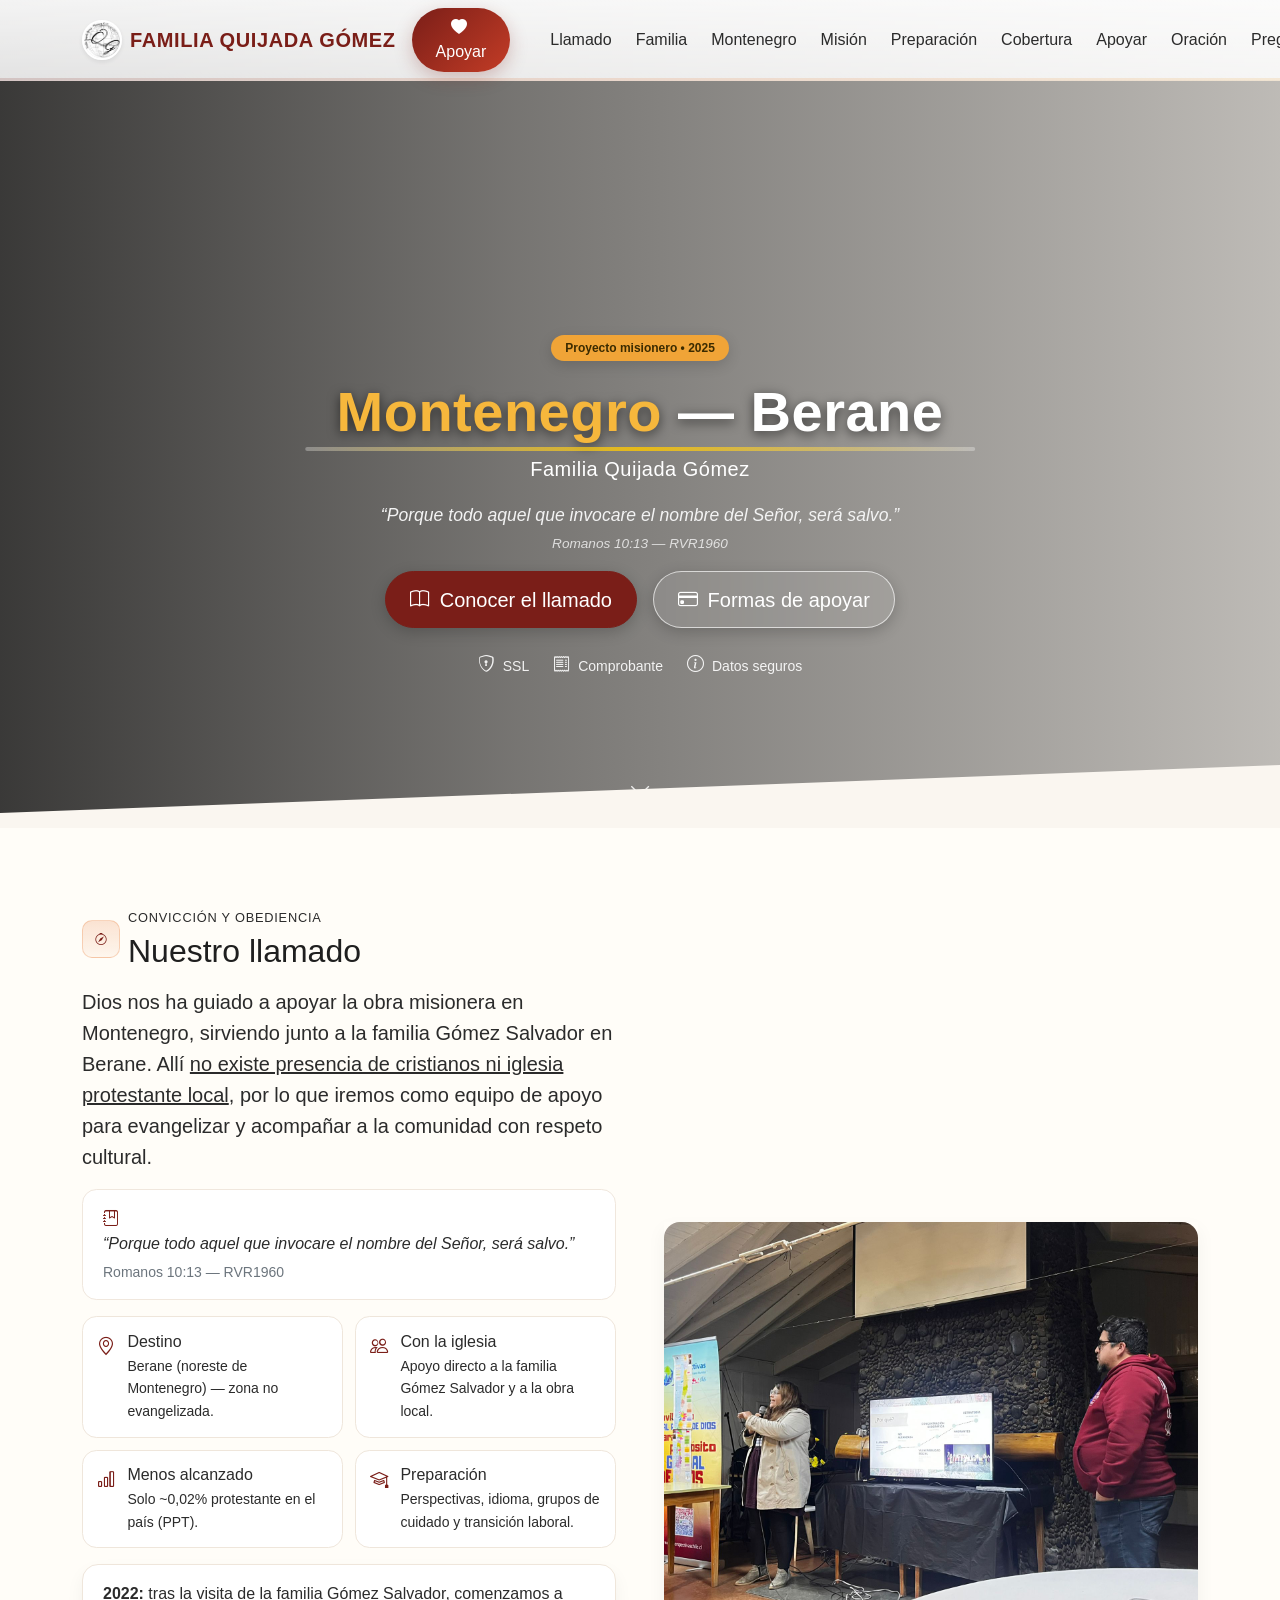
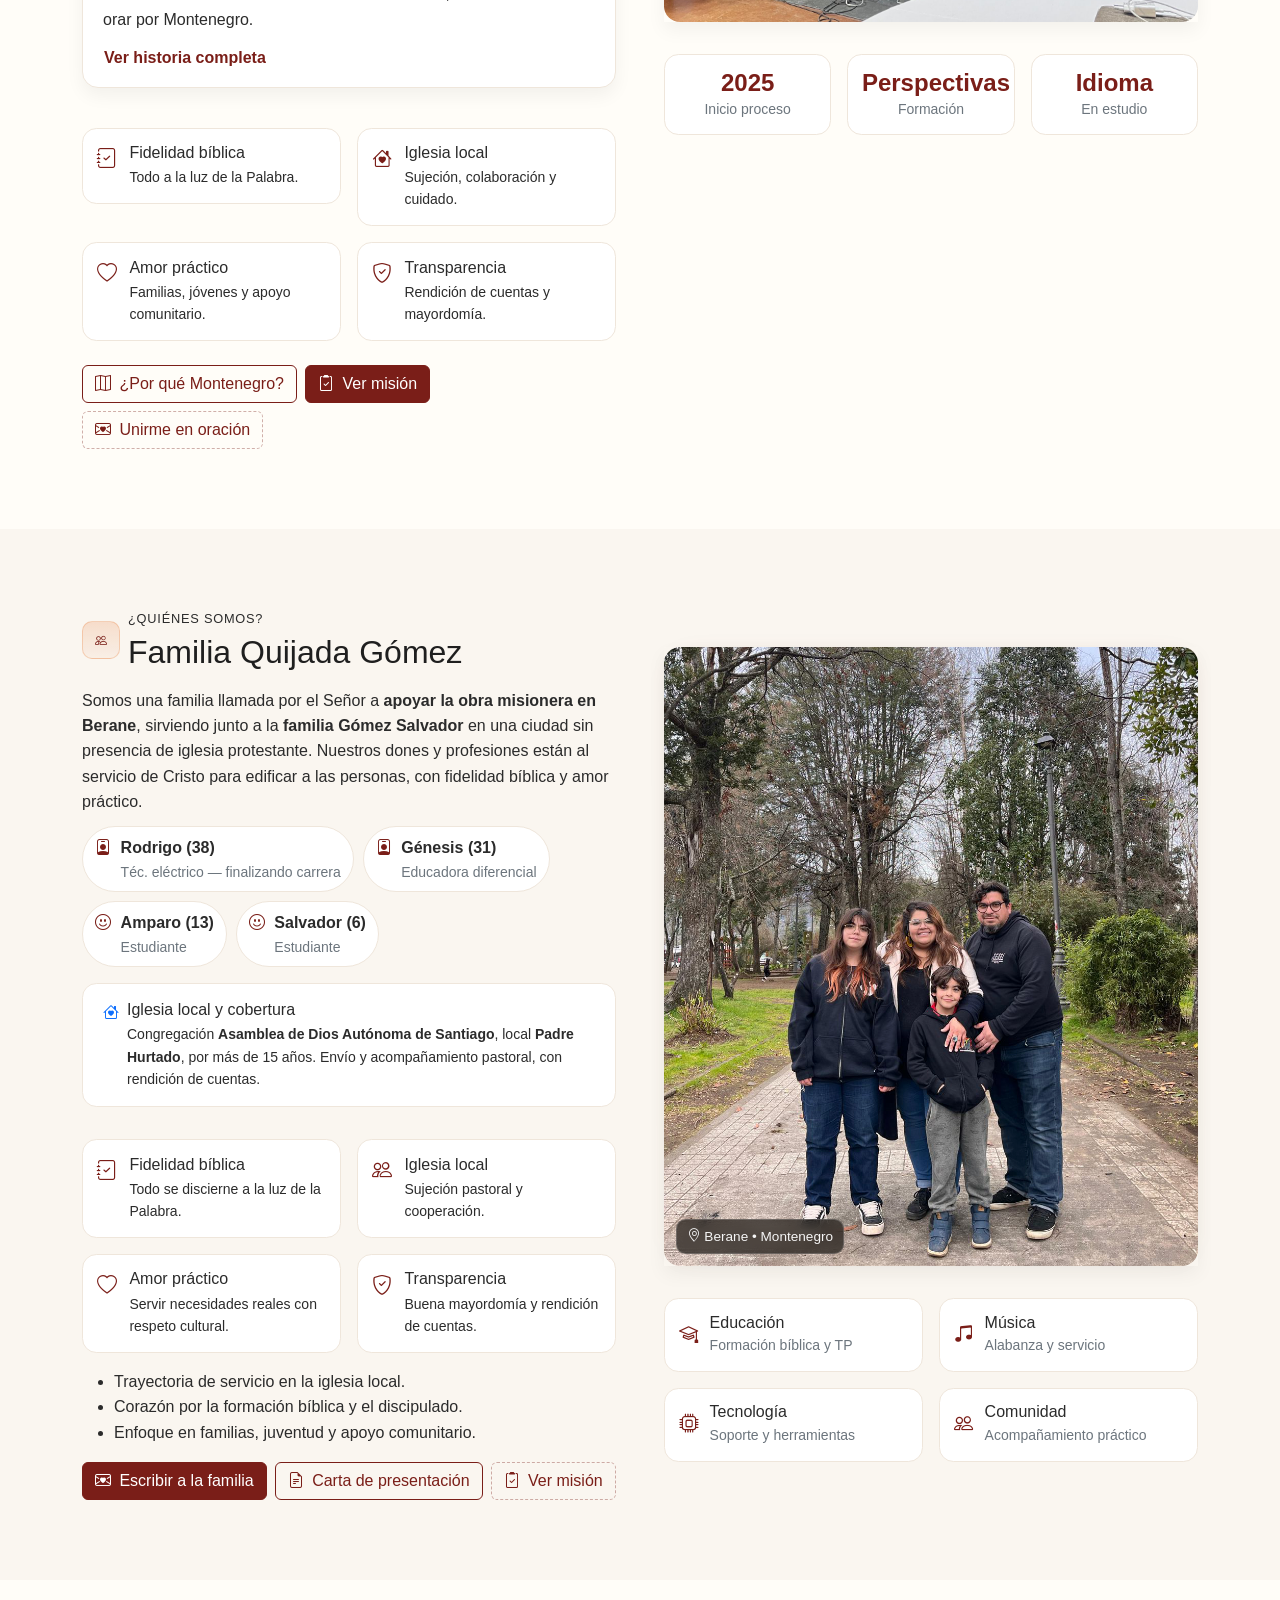
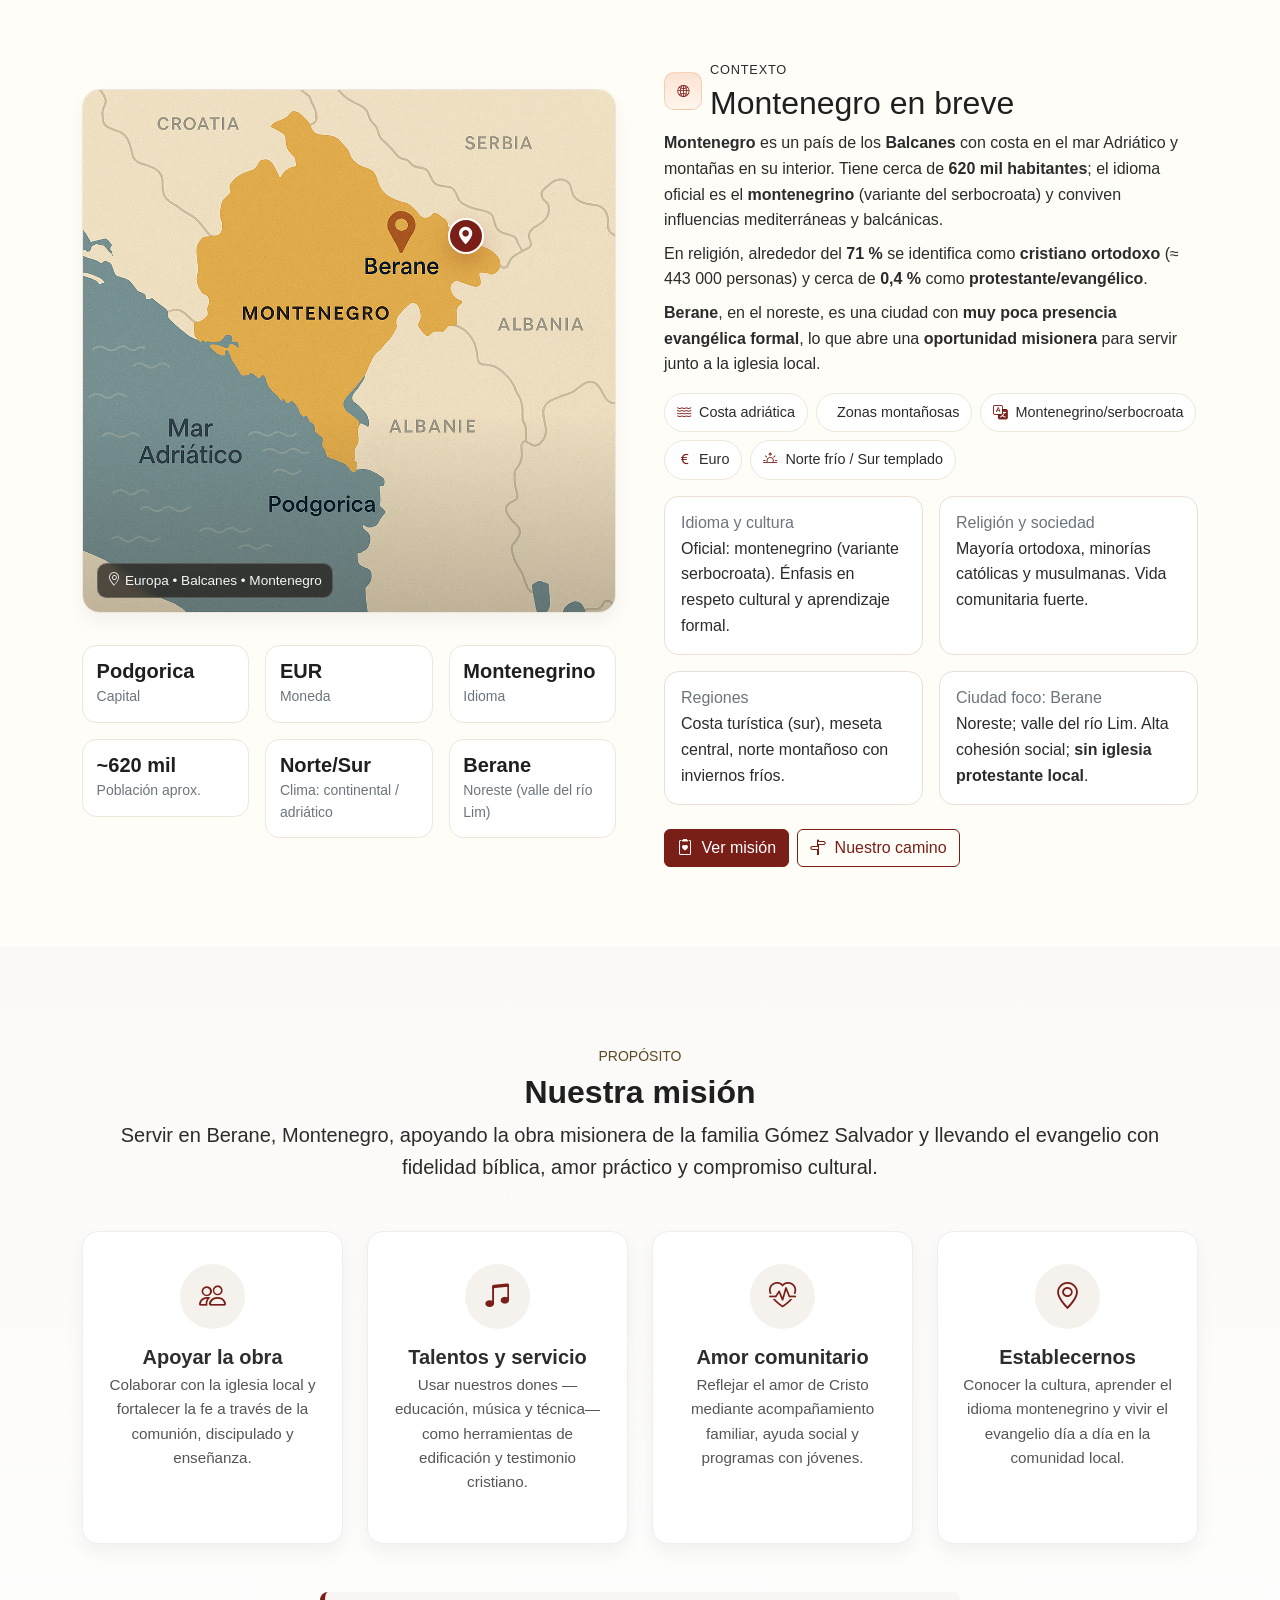
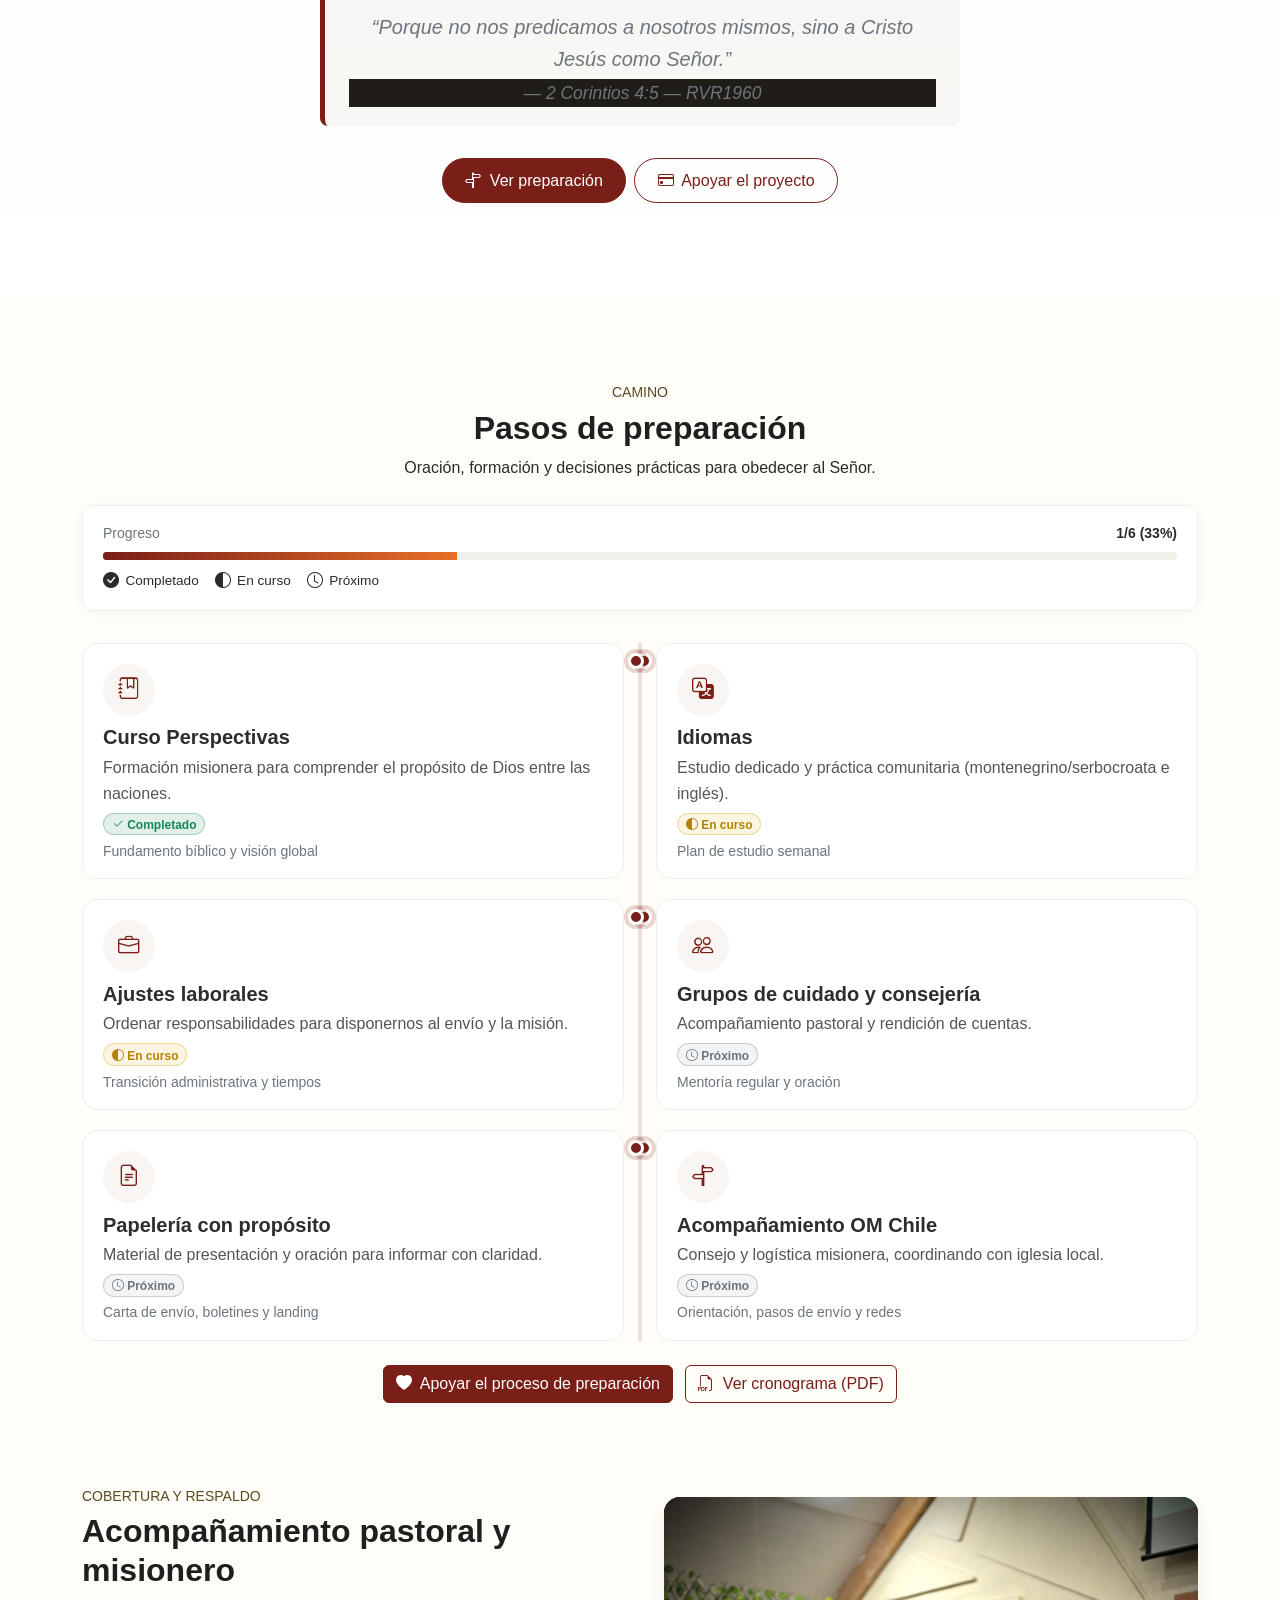
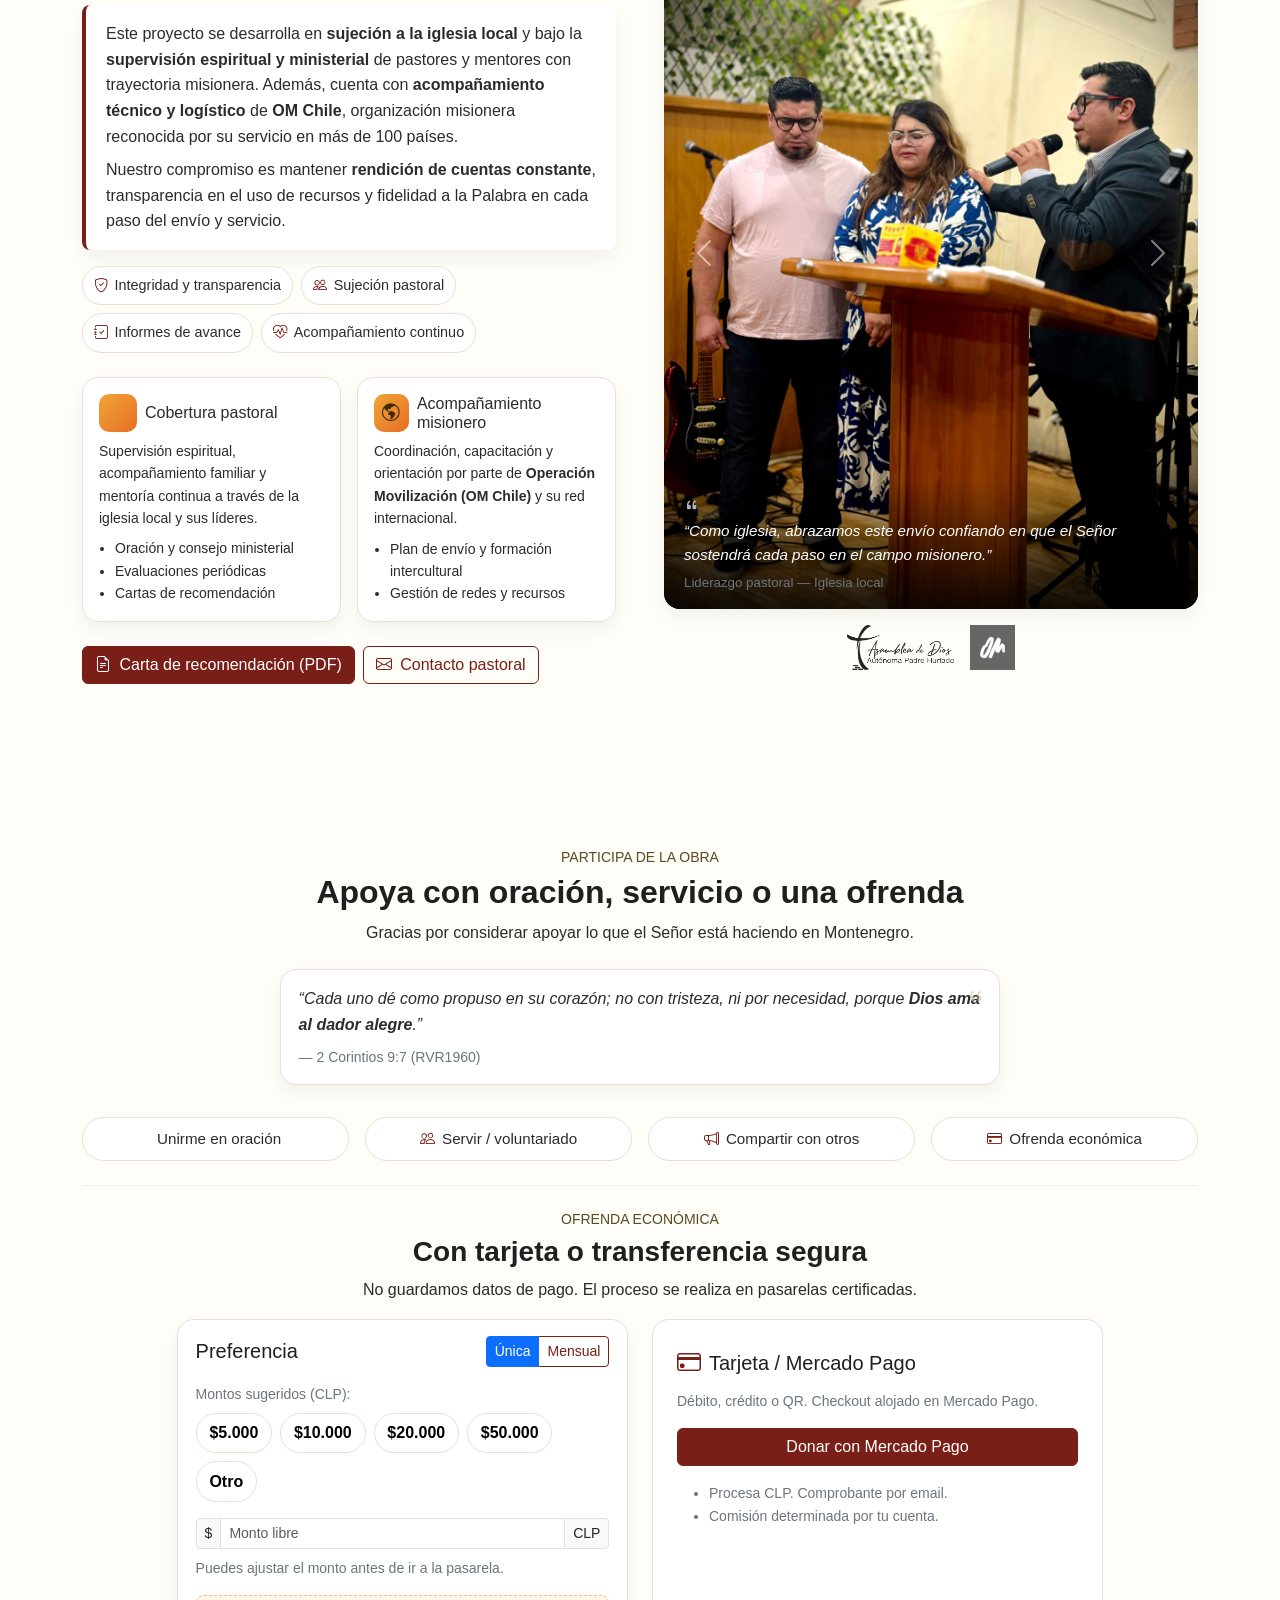
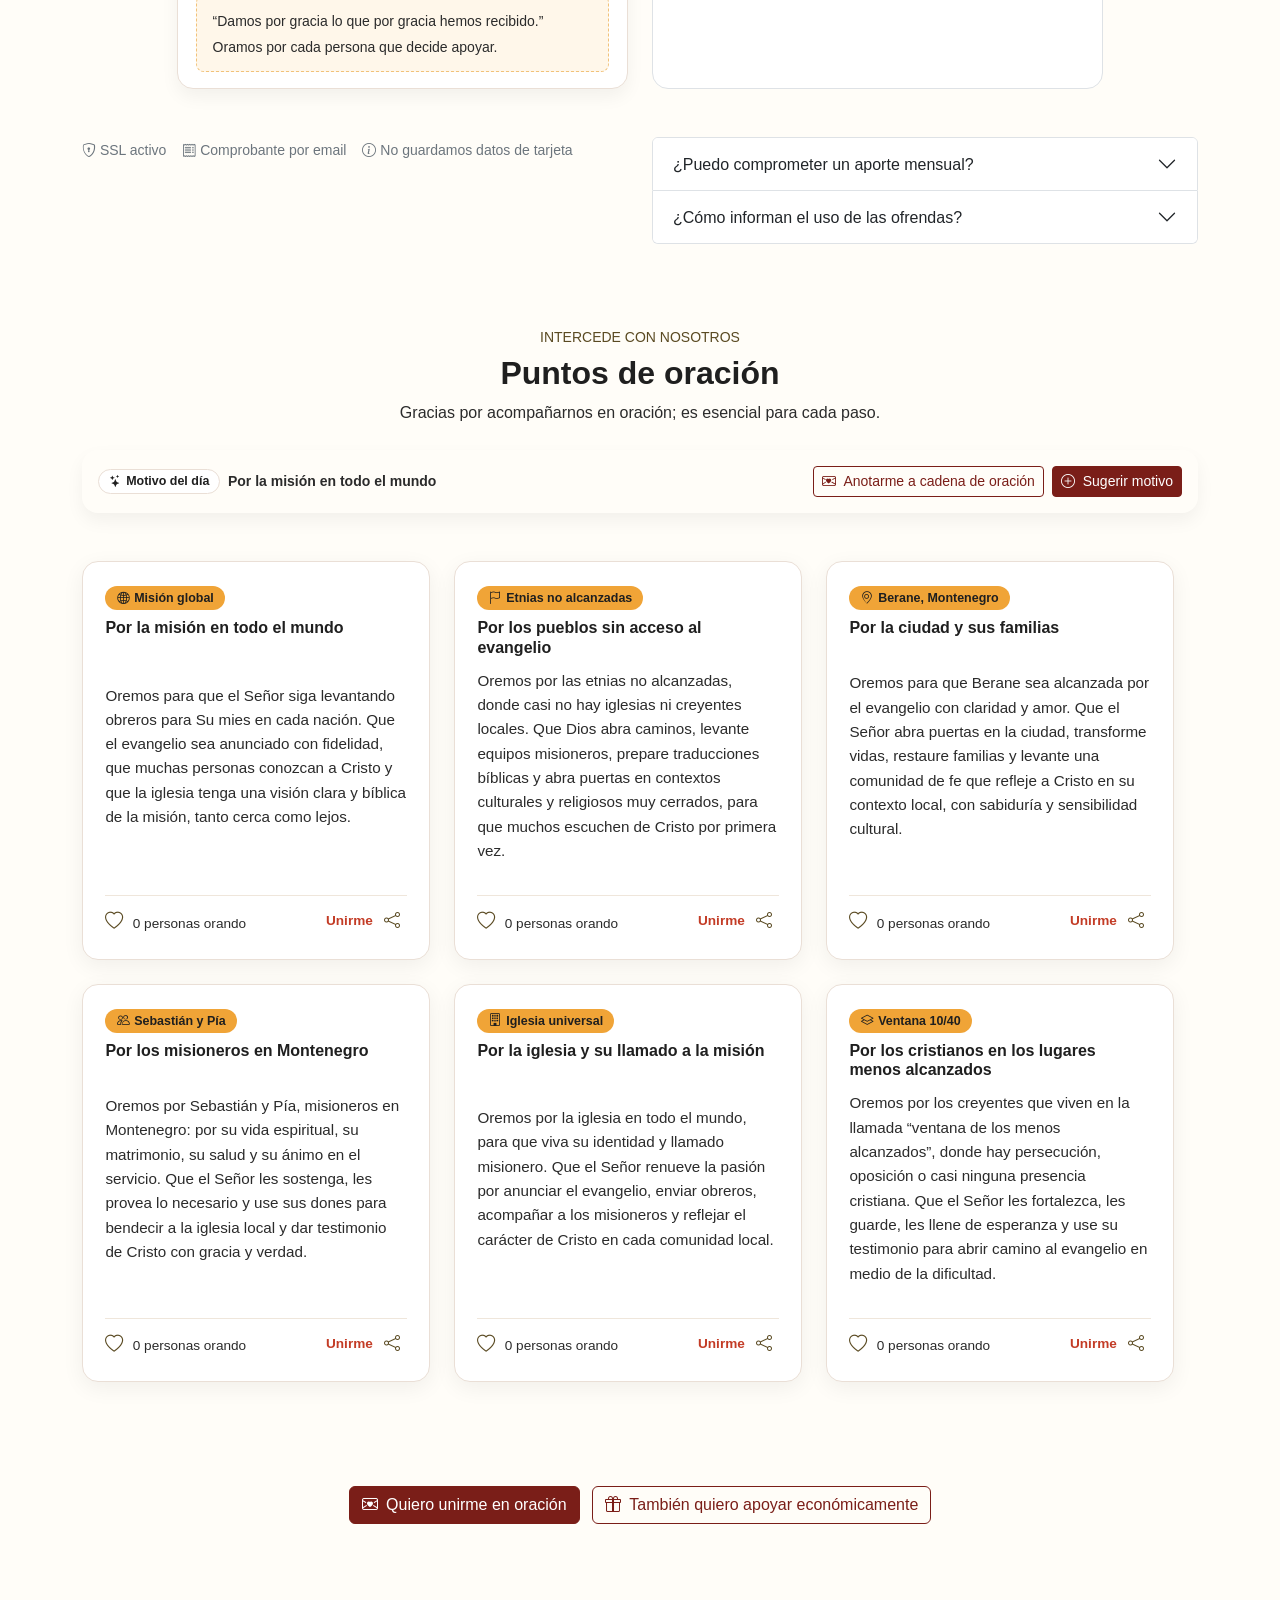
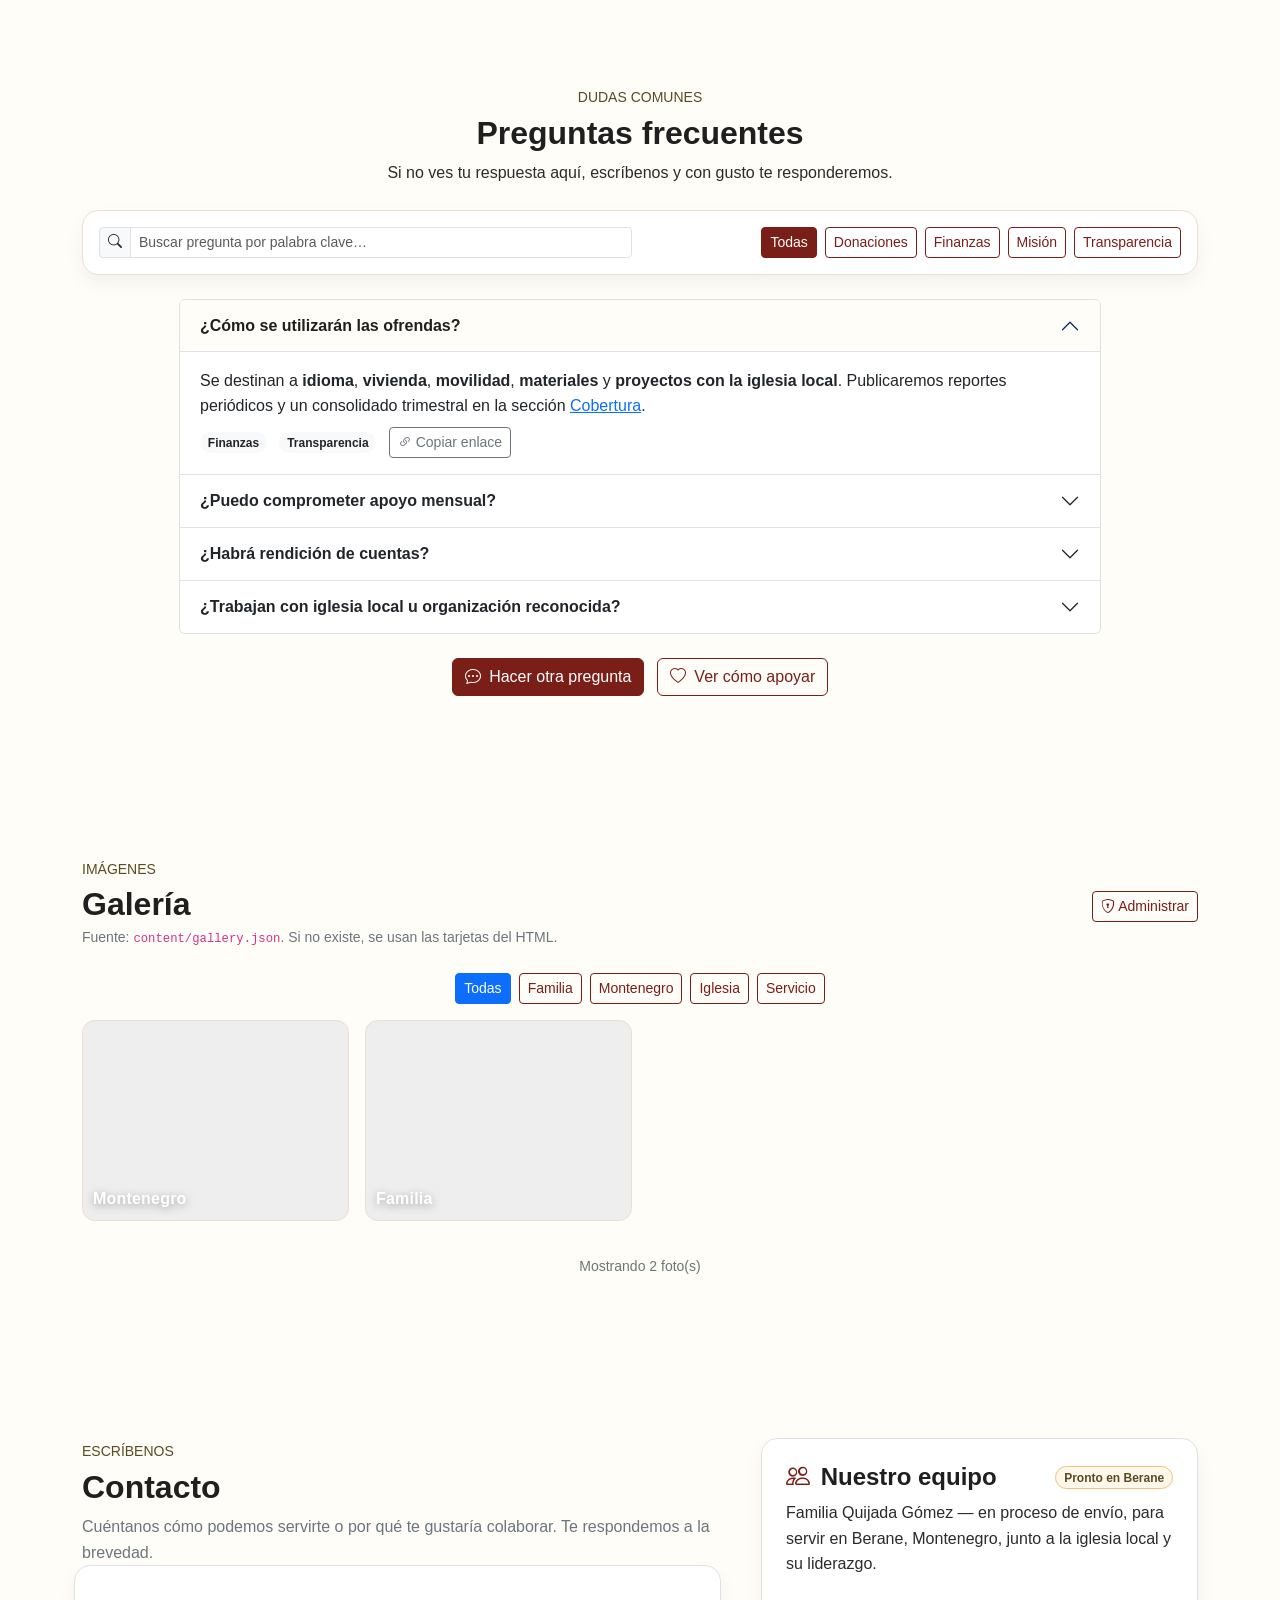
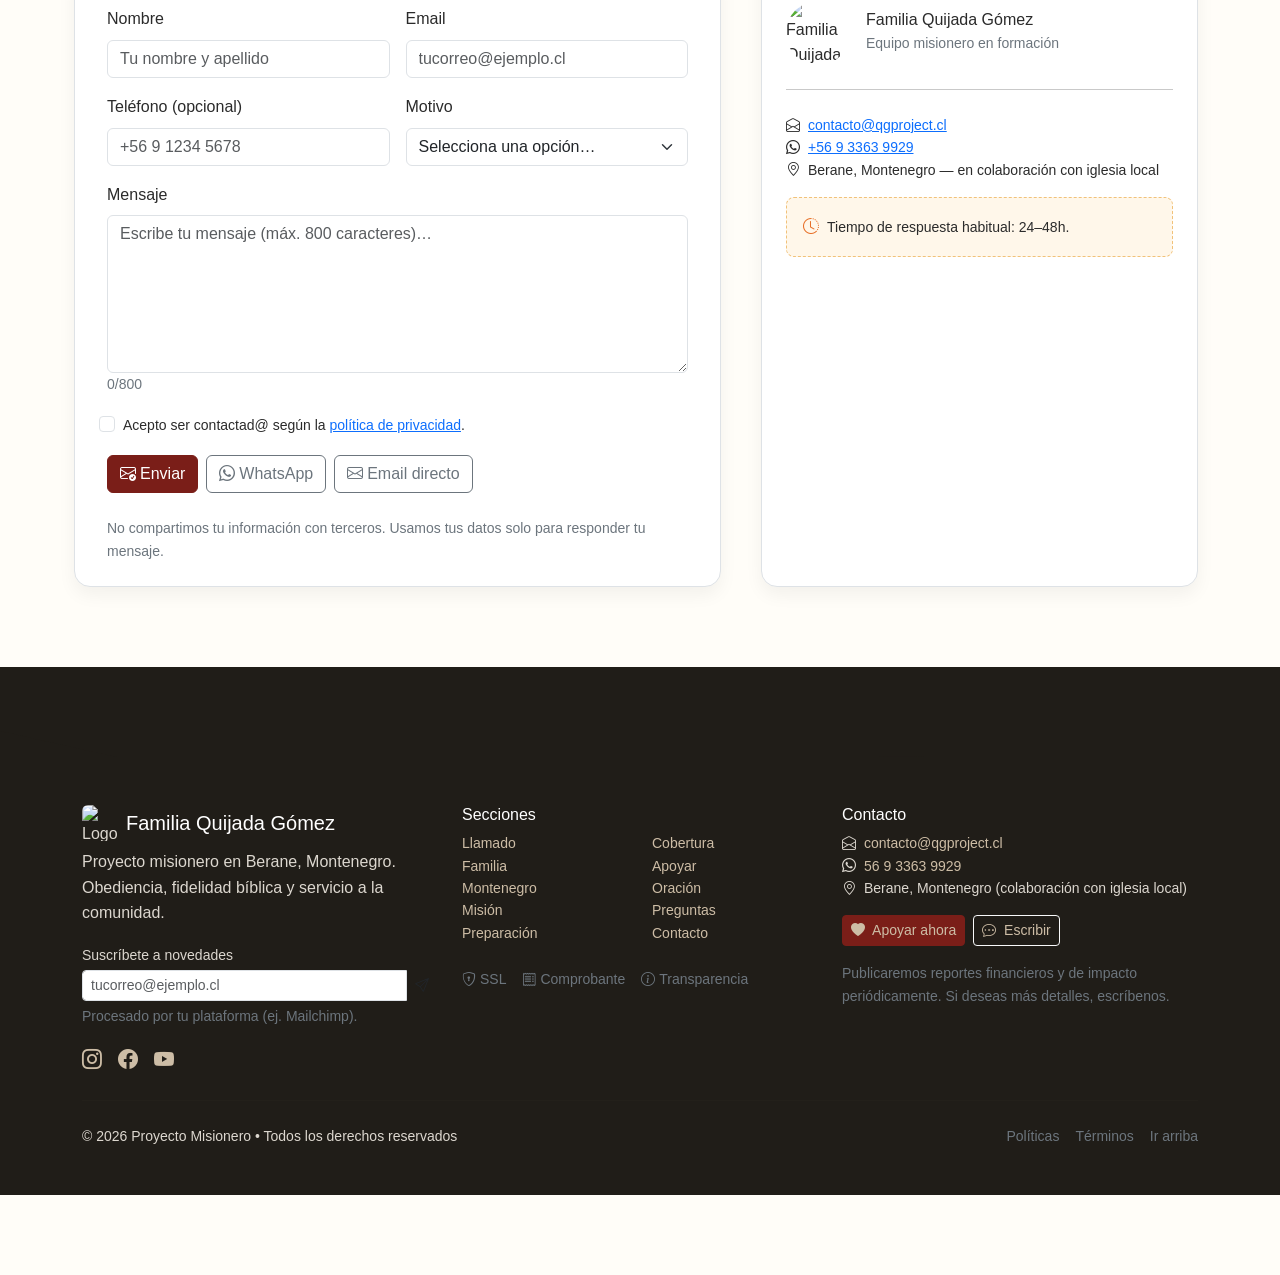
==== commit ac919c46: "ok" ====
--- a/index.html
+++ b/index.html
@@ -10,7 +10,7 @@
     <title>Proyecto Misionero Familia Quijada Gómez — Montenegro (Berane)</title>
     <meta name="description"
         content="Proyecto misionero de la Familia Quijada Gómez en Montenegro (Berane). Conoce el llamado bíblico, la misión, preparación, cobertura y cómo apoyar." />
-    <link rel="canonical" href="https://tudominio.cl/" /> <!-- TODO: dominio real -->
+    <link rel="canonical" href="https://qgproject.cl/" /> <!-- TODO: dominio real -->
     <meta name="robots" content="index,follow,max-snippet:-1,max-image-preview:large,max-video-preview:-1" />
 
     <!-- Identidad/branding -->
@@ -26,8 +26,8 @@
     <meta property="og:title" content="Proyecto Misionero Familia Quijada Gómez — Montenegro" />
     <meta property="og:description"
         content="Conoce el llamado, misión, preparación y cómo apoyar a la Familia Quijada Gómez en Montenegro (Berane)." />
-    <meta property="og:url" content="https://tudominio.cl/" /> <!-- TODO -->
-    <meta property="og:image" content="https://tudominio.cl/assets/og-image.jpg" /> <!-- TODO -->
+    <meta property="og:url" content="https://qgproject.cl/" /> <!-- TODO -->
+    <meta property="og:image" content="https://qjproject.cl/assets/og-image.jpg" /> <!-- TODO -->
     <meta property="og:image:width" content="1200" />
     <meta property="og:image:height" content="630" />
     <meta property="og:image:type" content="image/jpeg" />
@@ -37,7 +37,7 @@
     <meta name="twitter:title" content="Proyecto Misionero Familia Quijada Gómez — Montenegro" />
     <meta name="twitter:description"
         content="Conoce el llamado, misión, preparación y cómo apoyar a la Familia Quijada Gómez en Montenegro (Berane)." />
-    <meta name="twitter:image" content="https://tudominio.cl/assets/og-image.jpg" /> <!-- TODO -->
+    <meta name="twitter:image" content="https://qgproject.cl/assets/og-image.jpg" /> <!-- TODO -->
     <!-- <meta name="twitter:site" content="@tu_cuenta">  Opcional -->
 
     <!-- Iconografía -->
@@ -67,18 +67,7 @@
     <link rel="stylesheet" href="css/style.css">
 
     <!-- Estructura de datos (schema.org) -->
-    <script type="application/ld+json">
-        {
-        "@context":"https://schema.org",
-        "@type":"NGO",
-        "name":"Proyecto Misionero Familia Quijada Gómez — Montenegro",
-        "url":"https://tudominio.cl/",
-        "logo":"https://tudominio.cl/assets/logo.png",
-        "areaServed":"Montenegro",
-        "foundingDate":"2025",
-        "description":"Proyecto misionero familiar en Berane, Montenegro. Llamado bíblico, misión y servicio a la comunidad junto a la iglesia local."
-        }
-    </script>
+
 </head>
 
 
@@ -102,8 +91,8 @@
                 </a>
             </div>
 
-            <!-- Toggler -->
-            <button class="navbar-toggler border-0 shadow-none" type="button" data-bs-toggle="offcanvas"
+            <!-- Toggler (mobile) -->
+            <button class="navbar-toggler border-0 shadow-none ms-2" type="button" data-bs-toggle="offcanvas"
                 data-bs-target="#navOffcanvas" aria-controls="navOffcanvas" aria-label="Abrir menú">
                 <span class="navbar-toggler-icon"></span>
             </button>
@@ -130,42 +119,56 @@
         <div class="nav-underline"></div>
     </nav>
 
-    <!-- Offcanvas Mobile -->
+    <!-- ===== OFFCANVAS MOBILE MENU ===== -->
     <div class="offcanvas offcanvas-end" tabindex="-1" id="navOffcanvas" aria-labelledby="navOffcanvasLabel">
         <div class="offcanvas-header">
             <h6 class="offcanvas-title d-flex align-items-center gap-2" id="navOffcanvasLabel">
-                <img src="assets/logo.png" width="28" height="28" class="rounded-circle border" alt="">
+                <img src="assets/icons/logo.png" width="28" height="28" class="rounded-circle border" alt="">
                 <span class="fw-bold">Familia Quijada Gómez</span>
             </h6>
             <button type="button" class="btn-close text-reset" data-bs-dismiss="offcanvas" aria-label="Cerrar"></button>
         </div>
-        <div class="offcanvas-body">
-            <ul class="navbar-nav fs-5">
-                <li class="nav-item"><a class="nav-link pro-link" data-bs-dismiss="offcanvas"
-                        href="#llamado">Llamado</a></li>
-                <li class="nav-item"><a class="nav-link pro-link" data-bs-dismiss="offcanvas"
-                        href="#familia">Familia</a></li>
-                <li class="nav-item"><a class="nav-link pro-link" data-bs-dismiss="offcanvas"
-                        href="#montenegro">Montenegro</a></li>
-                <li class="nav-item"><a class="nav-link pro-link" data-bs-dismiss="offcanvas" href="#mision">Misión</a>
+
+        <div class="offcanvas-body d-flex flex-column">
+            <ul class="navbar-nav fs-5 mb-4">
+                <li class="nav-item">
+                    <a class="nav-link pro-link" href="#llamado">Llamado</a>
                 </li>
-                <li class="nav-item"><a class="nav-link pro-link" data-bs-dismiss="offcanvas"
-                        href="#preparacion">Preparación</a></li>
-                <li class="nav-item"><a class="nav-link pro-link" data-bs-dismiss="offcanvas"
-                        href="#cobertura">Cobertura</a></li>
-                <li class="nav-item"><a class="nav-link pro-link" data-bs-dismiss="offcanvas"
-                        href="#donaciones">Apoyar</a></li>
-                <li class="nav-item"><a class="nav-link pro-link" data-bs-dismiss="offcanvas"
-                        href="#oracion">Oración</a></li>
-                <li class="nav-item"><a class="nav-link pro-link" data-bs-dismiss="offcanvas" href="#faq">Preguntas</a>
+                <li class="nav-item">
+                    <a class="nav-link pro-link" href="#familia">Familia</a>
                 </li>
-                <li class="nav-item"><a class="nav-link pro-link" data-bs-dismiss="offcanvas"
-                        href="#contacto">Contacto</a></li>
+                <li class="nav-item">
+                    <a class="nav-link pro-link" href="#montenegro">Montenegro</a>
+                </li>
+                <li class="nav-item">
+                    <a class="nav-link pro-link" href="#mision">Misión</a>
+                </li>
+                <li class="nav-item">
+                    <a class="nav-link pro-link" href="#preparacion">Preparación</a>
+                </li>
+                <li class="nav-item">
+                    <a class="nav-link pro-link" href="#cobertura">Cobertura</a>
+                </li>
+                <li class="nav-item">
+                    <a class="nav-link pro-link" href="#donaciones">Apoyar</a>
+                </li>
+                <li class="nav-item">
+                    <a class="nav-link pro-link" href="#oracion">Oración</a>
+                </li>
+                <li class="nav-item">
+                    <a class="nav-link pro-link" href="#faq">Preguntas</a>
+                </li>
+                <li class="nav-item">
+                    <a class="nav-link pro-link" href="#contacto">Contacto</a>
+                </li>
             </ul>
-            <hr class="my-3">
-            <a href="#donaciones" class="btn btn-cta w-100 rounded-pill py-2" data-bs-dismiss="offcanvas">
-                <i class="bi bi-heart-fill me-1"></i> Apoyar ahora
-            </a>
+
+            <!-- CTA dentro del offcanvas (mantiene el estilo) -->
+            <div class="mt-auto">
+                <a href="#donaciones" class="btn btn-cta w-100 rounded-pill py-2">
+                    <i class="bi bi-heart-fill me-1"></i> Apoyar la misión
+                </a>
+            </div>
         </div>
     </div>
 
@@ -587,7 +590,6 @@
                         </a>
                     </div>
                 </div>
-
             </div>
         </div>
     </section>
@@ -742,84 +744,65 @@
         </div>
     </section>
 
-
-
     <!-- ===== MISIÓN (PRO) ===== -->
-    <section id="mision">
+    <section id="mision" class="section-accent">
         <div class="container">
-
             <!-- Encabezado -->
             <div class="text-center mb-5">
                 <span class="text-uppercase small" style="color:var(--olive)">Propósito</span>
                 <h2 class="fw-bold mt-1">Nuestra misión</h2>
-                <p class="mb-0">
-                    Servir a Cristo y a la comunidad, acompañando a la iglesia local en Berane
-                    con <strong>fidelidad bíblica</strong> y <strong>amor práctico</strong>.
+                <p class="lead mb-0">
+                    Servir en <strong>Berane, Montenegro</strong>, apoyando la obra misionera de la familia
+                    <strong>Gómez Salvador</strong> y llevando el evangelio con fidelidad bíblica, amor práctico
+                    y compromiso cultural.
                 </p>
             </div>
 
-            <!-- Pilares -->
+            <!-- Cuatro pilares -->
             <div class="row g-4">
                 <div class="col-md-6 col-lg-3">
-                    <article class="mission-card h-100">
+                    <article class="mission-card h-100 shadow-soft">
                         <div class="mission-icon"><i class="bi bi-people"></i></div>
                         <h5 class="mt-2 mb-1">Apoyar la obra</h5>
-                        <p class="mb-2">Servir junto a la iglesia local en reuniones, discipulado y vida comunitaria.
-                        </p>
-                        <ul class="mission-bullets">
-                            <li>Colaboración pastoral</li>
-                            <li>Edificación de la iglesia</li>
-                        </ul>
+                        <p>Colaborar con la iglesia local y fortalecer la fe a través de la comunión, discipulado y
+                            enseñanza.</p>
                     </article>
                 </div>
-
                 <div class="col-md-6 col-lg-3">
-                    <article class="mission-card h-100">
+                    <article class="mission-card h-100 shadow-soft">
                         <div class="mission-icon"><i class="bi bi-music-note-beamed"></i></div>
-                        <h5 class="mt-2 mb-1">Talentos y artes</h5>
-                        <p class="mb-2">Música y artes al servicio, con reverencia y respeto por el contexto.</p>
-                        <ul class="mission-bullets">
-                            <li>Alabanza y formación</li>
-                            <li>Eventos y talleres</li>
-                        </ul>
+                        <h5 class="mt-2 mb-1">Talentos y servicio</h5>
+                        <p>Usar nuestros dones —educación, música y técnica— como herramientas de edificación y
+                            testimonio cristiano.</p>
                     </article>
                 </div>
-
                 <div class="col-md-6 col-lg-3">
-                    <article class="mission-card h-100">
+                    <article class="mission-card h-100 shadow-soft">
                         <div class="mission-icon"><i class="bi bi-heart-pulse"></i></div>
-                        <h5 class="mt-2 mb-1">Apoyo comunitario</h5>
-                        <p class="mb-2">Acompañamiento a familias y jóvenes según necesidades reales.</p>
-                        <ul class="mission-bullets">
-                            <li>Consejería y ayuda</li>
-                            <li>Programas juveniles</li>
-                        </ul>
+                        <h5 class="mt-2 mb-1">Amor comunitario</h5>
+                        <p>Reflejar el amor de Cristo mediante acompañamiento familiar, ayuda social y programas con
+                            jóvenes.</p>
                     </article>
                 </div>
-
                 <div class="col-md-6 col-lg-3">
-                    <article class="mission-card h-100">
-                        <div class="mission-icon"><i class="bi bi-house-heart"></i></div>
-                        <h5 class="mt-2 mb-1">Establecerse</h5>
-                        <p class="mb-2">Integración cultural, aprendizaje de idioma y testimonio en la vida cotidiana.
-                        </p>
-                        <ul class="mission-bullets">
-                            <li>Idioma y cultura</li>
-                            <li>Servicio cotidiano</li>
-                        </ul>
+                    <article class="mission-card h-100 shadow-soft">
+                        <div class="mission-icon"><i class="bi bi-geo-alt"></i></div>
+                        <h5 class="mt-2 mb-1">Establecernos</h5>
+                        <p>Conocer la cultura, aprender el idioma montenegrino y vivir el evangelio día a día en la
+                            comunidad local.</p>
                     </article>
                 </div>
             </div>
 
-            <!-- Declaración y CTAs -->
-            <div class="text-center mt-4">
-                <p class="small text-secondary mb-3">
-                    “Hacemos todo para la gloria de Dios, en sujeción a la Escritura y en cooperación con la iglesia
-                    local.”
-                </p>
-                <div class="d-flex flex-wrap gap-2 justify-content-center">
+            <!-- Declaración final -->
+            <div class="text-center mt-5">
+                <blockquote class="blockquote text-secondary fst-italic">
+                    “Porque no nos predicamos a nosotros mismos, sino a Cristo Jesús como Señor.”
+                    <footer class="blockquote-footer mt-1">2 Corintios 4:5 — RVR1960</footer>
+                </blockquote>
+                <div class="d-flex flex-wrap gap-2 justify-content-center mt-3">
                     <a href="#preparacion" class="btn btn-primary">
-                        <i class="bi bi-signpost-split me-1"></i> Ver pasos de preparación
+                        <i class="bi bi-signpost-split me-1"></i> Ver preparación
                     </a>
                     <a href="#donaciones" class="btn btn-outline-primary">
                         <i class="bi bi-credit-card me-1"></i> Apoyar el proyecto
@@ -829,9 +812,8 @@
         </div>
     </section>
 
-
-    <!-- ===== PREPARACIÓN (PRO) ===== -->
-    <section id="preparacion" class="section-muted">
+    <!-- ===== PREPARACIÓN (PRO – DEFINITIVA) ===== -->
+    <section id="preparacion" class="section-muted prep-section">
         <div class="container">
             <!-- Encabezado -->
             <div class="text-center mb-4">
@@ -848,9 +830,9 @@
                 </div>
                 <div class="progress prep-progress" role="progressbar" aria-label="Progreso de preparación"
                     aria-valuemin="0" aria-valuemax="100">
-                    <div class="progress-bar" id="prepBar"></div>
-                </div>
-                <div class="d-flex flex-wrap gap-2 mt-2">
+                    <div class="progress-bar" id="prepBar" style="width:0%"></div>
+                </div>
+                <div class="d-flex flex-wrap gap-3 mt-2">
                     <span class="legend l-done"><i class="bi bi-check-circle-fill"></i> Completado</span>
                     <span class="legend l-now"><i class="bi bi-circle-half"></i> En curso</span>
                     <span class="legend l-next"><i class="bi bi-clock"></i> Próximo</span>
@@ -859,88 +841,77 @@
 
             <!-- Timeline -->
             <div class="timeline-pro">
-                <!-- 1. Perspectivas -->
-                <article class="t-item" data-status="done">
-                    <div class="t-dot"></div>
+                <!-- 1 -->
+                <article class="t-item is-visible" data-status="done">
+                    <span class="t-dot"></span>
                     <div class="t-card">
                         <div class="t-icon"><i class="bi bi-journal-bookmark"></i></div>
                         <h5 class="t-title mb-1">Curso Perspectivas</h5>
-                        <p class="mb-2">Formación misionera para comprender el propósito de Dios entre las naciones.</p>
-                        <div class="t-meta">
-                            <span class="badge t-badge done"><i class="bi bi-check2"></i> Completado</span>
-                            <small class="text-secondary">Fundamento bíblico y visión global</small>
-                        </div>
+                        <p class="t-text">Formación misionera para comprender el propósito de Dios entre las naciones.
+                        </p>
+                        <span class="badge t-badge done"><i class="bi bi-check2"></i> Completado</span>
+                        <small class="text-secondary d-block mt-1">Fundamento bíblico y visión global</small>
                     </div>
                 </article>
 
-                <!-- 2. Idiomas -->
-                <article class="t-item" data-status="now">
-                    <div class="t-dot"></div>
+                <!-- 2 -->
+                <article class="t-item is-visible" data-status="now">
+                    <span class="t-dot"></span>
                     <div class="t-card">
                         <div class="t-icon"><i class="bi bi-translate"></i></div>
-                        <h5 class="t-title mb-1">Idiomas e Inglés</h5>
-                        <p class="mb-2">Estudio dedicado y práctica comunitaria para comunicación respetuosa
-                            (montenegrino/serbocroata e inglés).</p>
-                        <div class="t-meta">
-                            <span class="badge t-badge now"><i class="bi bi-circle-half"></i> En curso</span>
-                            <small class="text-secondary">Plan de estudio semanal</small>
-                        </div>
+                        <h5 class="t-title mb-1">Idiomas</h5>
+                        <p class="t-text">Estudio dedicado y práctica comunitaria (montenegrino/serbocroata e inglés).
+                        </p>
+                        <span class="badge t-badge now"><i class="bi bi-circle-half"></i> En curso</span>
+                        <small class="text-secondary d-block mt-1">Plan de estudio semanal</small>
                     </div>
                 </article>
 
-                <!-- 3. Renuncias / ajustes -->
-                <article class="t-item" data-status="now">
-                    <div class="t-dot"></div>
+                <!-- 3 -->
+                <article class="t-item is-visible" data-status="now">
+                    <span class="t-dot"></span>
                     <div class="t-card">
                         <div class="t-icon"><i class="bi bi-briefcase"></i></div>
                         <h5 class="t-title mb-1">Ajustes laborales</h5>
-                        <p class="mb-2">Ordenar responsabilidades para disponernos al envío y la misión.</p>
-                        <div class="t-meta">
-                            <span class="badge t-badge now"><i class="bi bi-circle-half"></i> En curso</span>
-                            <small class="text-secondary">Transición administrativa y tiempos</small>
-                        </div>
+                        <p class="t-text">Ordenar responsabilidades para disponernos al envío y la misión.</p>
+                        <span class="badge t-badge now"><i class="bi bi-circle-half"></i> En curso</span>
+                        <small class="text-secondary d-block mt-1">Transición administrativa y tiempos</small>
                     </div>
                 </article>
 
-                <!-- 4. Grupos de cuidado -->
-                <article class="t-item" data-status="next">
-                    <div class="t-dot"></div>
+                <!-- 4 -->
+                <article class="t-item is-visible" data-status="next">
+                    <span class="t-dot"></span>
                     <div class="t-card">
                         <div class="t-icon"><i class="bi bi-people"></i></div>
                         <h5 class="t-title mb-1">Grupos de cuidado y consejería</h5>
-                        <p class="mb-2">Acompañamiento pastoral y rendición de cuentas.</p>
-                        <div class="t-meta">
-                            <span class="badge t-badge next"><i class="bi bi-clock"></i> Próximo</span>
-                            <small class="text-secondary">Mentoría regular y oración</small>
-                        </div>
+                        <p class="t-text">Acompañamiento pastoral y rendición de cuentas.</p>
+                        <span class="badge t-badge next"><i class="bi bi-clock"></i> Próximo</span>
+                        <small class="text-secondary d-block mt-1">Mentoría regular y oración</small>
                     </div>
                 </article>
 
-                <!-- 5. Papelería -->
-                <article class="t-item" data-status="next">
-                    <div class="t-dot"></div>
+                <!-- 5 -->
+                <article class="t-item is-visible" data-status="next">
+                    <span class="t-dot"></span>
                     <div class="t-card">
                         <div class="t-icon"><i class="bi bi-file-earmark-text"></i></div>
                         <h5 class="t-title mb-1">Papelería con propósito</h5>
-                        <p class="mb-2">Material de presentación y oración para informar con claridad.</p>
-                        <div class="t-meta">
-                            <span class="badge t-badge next"><i class="bi bi-clock"></i> Próximo</span>
-                            <small class="text-secondary">Carta de envío, boletines y landing</small>
-                        </div>
+                        <p class="t-text">Material de presentación y oración para informar con claridad.</p>
+                        <span class="badge t-badge next"><i class="bi bi-clock"></i> Próximo</span>
+                        <small class="text-secondary d-block mt-1">Carta de envío, boletines y landing</small>
                     </div>
                 </article>
 
-                <!-- 6. Acompañamiento OM Chile -->
-                <article class="t-item" data-status="next">
-                    <div class="t-dot"></div>
+                <!-- 6 -->
+                <article class="t-item is-visible" data-status="next">
+                    <span class="t-dot"></span>
                     <div class="t-card">
                         <div class="t-icon"><i class="bi bi-signpost-split"></i></div>
                         <h5 class="t-title mb-1">Acompañamiento OM Chile</h5>
-                        <p class="mb-2">Consejo y logística misionera, coordinando con iglesia local.</p>
-                        <div class="t-meta">
-                            <span class="badge t-badge next"><i class="bi bi-clock"></i> Próximo</span>
-                            <small class="text-secondary">Orientación, pasos de envío y redes</small>
-                        </div>
+                        <p class="t-text">Consejo y logística misionera, coordinando con iglesia local.</p>
+                        <span class="badge t-badge next"><i class="bi bi-clock"></i> Próximo</span>
+                        <small class="text-secondary d-block mt-1">Orientación, pasos de envío y redes</small>
                     </div>
                 </article>
             </div>
@@ -955,441 +926,669 @@
                 </a>
             </div>
         </div>
-    </section>
-
-
-    <!-- ===== COBERTURA (PRO) ===== -->
-    <section id="cobertura">
-        <div class="container">
-            <div class="row g-5 align-items-center">
-
-                <!-- Texto -->
-                <div class="col-lg-6">
-                    <span class="text-uppercase small" style="color:var(--olive)">Cobertura y respaldo</span>
-                    <h2 class="fw-bold mt-1">Acompañamiento pastoral y misionero</h2>
-                    <p class="mb-3">
-                        El proyecto se desarrolla en sujeción a la <strong>iglesia local</strong> y con la guía de
-                        <strong>organizaciones misioneras confiables</strong>. Sostenemos una rendición de cuentas
-                        espiritual
-                        y práctica, cuidando la integridad y la fidelidad bíblica.
-                    </p>
-
-                    <!-- Sellos / confianza -->
-                    <div class="d-flex flex-wrap gap-2 mb-3">
-                        <span class="trust-chip"><i class="bi bi-shield-check"></i> Rendición de cuentas</span>
-                        <span class="trust-chip"><i class="bi bi-people"></i> Sujeción pastoral</span>
-                        <span class="trust-chip"><i class="bi bi-journal-check"></i> Informe trimestral</span>
-                        <span class="trust-chip"><i class="bi bi-heart-pulse"></i> Buen testimonio</span>
-                    </div>
-
-                    <!-- Tarjetas de cobertura -->
-                    <div class="row g-3">
-                        <div class="col-sm-6">
-                            <div class="cover-card shadow-soft h-100">
-                                <div class="d-flex align-items-center gap-2 mb-2">
-                                    <div class="cover-icon"><i class="bi bi-church"></i></div>
-                                    <h6 class="mb-0">Cobertura pastoral</h6>
-                                </div>
-                                <p class="small mb-2">
-                                    Consejo, oración y supervisión de vida y doctrina por parte de la iglesia local.
-                                </p>
-                                <ul class="small mb-0 ps-3">
-                                    <li>Mentoría regular</li>
-                                    <li>Cartas de recomendación</li>
-                                </ul>
-                            </div>
-                        </div>
-                        <div class="col-sm-6">
-                            <div class="cover-card shadow-soft h-100">
-                                <div class="d-flex align-items-center gap-2 mb-2">
-                                    <div class="cover-icon"><i class="bi bi-signpost-split"></i></div>
-                                    <h6 class="mb-0">Acompañamiento misionero</h6>
-                                </div>
-                                <p class="small mb-2">
-                                    Orientación logística y coordinación con <strong>OM Chile</strong> (u organismo
-                                    afín).
-                                </p>
-                                <ul class="small mb-0 ps-3">
-                                    <li>Plan de envío</li>
-                                    <li>Buenas prácticas y redes</li>
-                                </ul>
-                            </div>
-                        </div>
-                    </div>
-
-                    <!-- Acciones -->
-                    <div class="d-flex flex-wrap gap-2 mt-4">
-                        <a href="assets/docs/carta-recomendacion.pdf" target="_blank" class="btn btn-primary">
-                            <i class="bi bi-file-earmark-text me-1"></i> Carta de recomendación (PDF)
+
+        <!-- ===== COBERTURA (PROFESIONAL) ===== -->
+        <section id="cobertura" class="section-muted">
+            <div class="container">
+                <div class="row g-5 align-items-center">
+
+                    <!-- Texto principal -->
+                    <div class="col-lg-6 order-lg-1">
+                        <header class="mb-3">
+                            <span class="text-uppercase small" style="color:var(--olive)">Cobertura y respaldo</span>
+                            <h2 class="fw-bold mt-1">Acompañamiento pastoral y misionero</h2>
+                        </header>
+
+                        <div class="callout shadow-soft mb-3">
+                            <p class="mb-2">
+                                Este proyecto se desarrolla en <strong>sujeción a la iglesia local</strong> y bajo la
+                                <strong>supervisión espiritual y ministerial</strong> de pastores y mentores con
+                                trayectoria
+                                misionera. Además, cuenta con <strong>acompañamiento técnico y logístico</strong> de
+                                <strong>OM Chile</strong>, organización misionera reconocida por su servicio en más de
+                                100 países.
+                            </p>
+                            <p class="mb-0">
+                                Nuestro compromiso es mantener <strong>rendición de cuentas constante</strong>,
+                                transparencia
+                                en el uso de recursos y fidelidad a la Palabra en cada paso del envío y servicio.
+                            </p>
+                        </div>
+
+                        <!-- Chips de confianza -->
+                        <div class="d-flex flex-wrap gap-2 mb-4">
+                            <span class="trust-chip"><i class="bi bi-shield-check"></i> Integridad y
+                                transparencia</span>
+                            <span class="trust-chip"><i class="bi bi-people"></i> Sujeción pastoral</span>
+                            <span class="trust-chip"><i class="bi bi-journal-check"></i> Informes de avance</span>
+                            <span class="trust-chip"><i class="bi bi-heart-pulse"></i> Acompañamiento continuo</span>
+                        </div>
+
+                        <!-- Tarjetas (doble columna) -->
+                        <div class="row g-3">
+                            <!-- Cobertura pastoral -->
+                            <div class="col-sm-6">
+                                <div class="cover-card shadow-soft h-100">
+                                    <div class="d-flex align-items-center gap-2 mb-2">
+                                        <div class="cover-icon"><i class="bi bi-church"></i></div>
+                                        <h6 class="mb-0">Cobertura pastoral</h6>
+                                    </div>
+                                    <p class="small mb-2">
+                                        Supervisión espiritual, acompañamiento familiar y mentoría continua a través de
+                                        la
+                                        iglesia local y sus líderes.
+                                    </p>
+                                    <ul class="small mb-0 ps-3">
+                                        <li>Oración y consejo ministerial</li>
+                                        <li>Evaluaciones periódicas</li>
+                                        <li>Cartas de recomendación</li>
+                                    </ul>
+                                </div>
+                            </div>
+
+                            <!-- Acompañamiento misionero -->
+                            <div class="col-sm-6">
+                                <div class="cover-card shadow-soft h-100">
+                                    <div class="d-flex align-items-center gap-2 mb-2">
+                                        <div class="cover-icon"><i class="bi bi-globe-americas"></i></div>
+                                        <h6 class="mb-0">Acompañamiento misionero</h6>
+                                    </div>
+                                    <p class="small mb-2">
+                                        Coordinación, capacitación y orientación por parte de
+                                        <strong>Operación Movilización (OM Chile)</strong> y su red internacional.
+                                    </p>
+                                    <ul class="small mb-0 ps-3">
+                                        <li>Plan de envío y formación intercultural</li>
+                                        <li>Gestión de redes y recursos</li>
+                                    </ul>
+                                </div>
+                            </div>
+                        </div>
+
+                        <!-- Acciones -->
+                        <div class="d-flex flex-wrap gap-2 mt-4">
+                            <a href="assets/docs/carta-recomendacion.pdf" target="_blank" class="btn btn-primary">
+                                <i class="bi bi-file-earmark-text me-1"></i> Carta de recomendación (PDF)
+                            </a>
+                            <a href="mailto:pastor@tudominio.cl" class="btn btn-outline-primary">
+                                <i class="bi bi-envelope me-1"></i> Contacto pastoral
+                            </a>
+                        </div>
+                    </div>
+
+                    <!-- Imagen y testimonio -->
+                    <!-- Imagen y testimonio (carrusel) -->
+                    <div class="col-lg-6 order-lg-2">
+                        <div id="coberturaCarousel"
+                            class="carousel slide cover-media shadow-soft position-relative overflow-hidden rounded-4"
+                            data-bs-ride="carousel" data-bs-interval="7000">
+
+                            <div class="carousel-inner">
+
+                                <!-- Slide 1: Pastor Jonhatan -->
+                                <div class="carousel-item active">
+                                    <img src="assets/hero/apoyo_pastoral.jpeg" class="d-block w-100"
+                                        alt="Momento de oración y envío pastoral" loading="lazy">
+                                    <div class="cover-quote">
+                                        <i class="bi bi-quote"></i>
+                                        <p class="fst-italic mb-1">
+                                            “Como iglesia, abrazamos este envío confiando en que el Señor sostendrá cada
+                                            paso en el campo misionero.”
+
+                                        </p>
+                                        <small class="text-secondary d-block">
+                                            Liderazgo pastoral — Iglesia local
+                                        </small>
+                                    </div>
+                                </div>
+
+                                <!-- Slide 2: otra foto de oración / envío -->
+                                <div class="carousel-item">
+                                    <img src="assets/hero/iglesia_JD.jpeg" class="d-block w-100"
+                                        alt="Iglesia orando y enviando a la familia" loading="lazy">
+                                    <div class="cover-quote">
+                                        <i class="bi bi-quote"></i>
+                                        <p class="fst-italic mb-1">
+                                            “La misión no es de ellos ni de nosotros, es del Señor y podemos
+                                            involucrarnos.
+                                            La misión es de Dios.”
+                                        </p>
+                                        <small class="text-secondary d-block">
+                                            Pastor Jonhatan Madrid — Iglesia ADDA Julio Dávila
+                                        </small>
+                                    </div>
+                                </div>
+
+                            </div>
+
+                            <!-- Controles opcionales -->
+                            <button class="carousel-control-prev" type="button" data-bs-target="#coberturaCarousel"
+                                data-bs-slide="prev">
+                                <span class="carousel-control-prev-icon" aria-hidden="true"></span>
+                                <span class="visually-hidden">Anterior</span>
+                            </button>
+                            <button class="carousel-control-next" type="button" data-bs-target="#coberturaCarousel"
+                                data-bs-slide="next">
+                                <span class="carousel-control-next-icon" aria-hidden="true"></span>
+                                <span class="visually-hidden">Siguiente</span>
+                            </button>
+                        </div>
+
+                        <!-- Logos de cobertura -->
+                        <div class="logos-row mt-3 d-flex justify-content-center align-items-center flex-wrap gap-3">
+                            <img src="assets/icons/Logo_adda.png" alt="Iglesia local" class="img-fluid"
+                                style="height:45px;">
+                            <img src="assets/icons/logo_om.png" alt="OM Chile" class="img-fluid" style="height:45px;">
+                        </div>
+                    </div>
+
+                </div>
+            </div>
+        </section>
+
+        <!-- ===== DONACIONES (PRO) ===== -->
+        <section id="donaciones" class="section-muted">
+            <div class="container">
+
+                <!-- Encabezado persuasivo -->
+                <div class="text-center mb-4">
+                    <span class="text-uppercase small" style="color:var(--olive)">Participa de la obra</span>
+                    <h2 class="fw-bold mt-1">Apoya con oración, servicio o una ofrenda</h2>
+                    <p class="mb-0">Gracias por considerar apoyar lo que el Señor está haciendo en Montenegro.</p>
+                </div>
+
+                <!-- Verso bíblico -->
+                <figure class="giving-verse shadow-soft mx-auto">
+                    <blockquote class="mb-2 fst-italic">
+                        “Cada uno dé como propuso en su corazón; no con tristeza, ni por necesidad,
+                        porque <strong>Dios ama al dador alegre</strong>.”
+                    </blockquote>
+                    <figcaption class="text-secondary small">— 2 Corintios 9:7 (RVR1960)</figcaption>
+                </figure>
+
+                <!-- Otras formas de aportar -->
+                <div class="row g-3 mt-3 mb-4">
+                    <div class="col-6 col-md-3">
+                        <a class="support-chip w-100 d-inline-flex" href="#oracion">
+                            <i class="bi bi-hands"></i> Unirme en oración
                         </a>
-                        <a href="mailto:pastor@tudominio.cl" class="btn btn-outline-primary">
-                            <i class="bi bi-envelope me-1"></i> Contacto pastoral
+                    </div>
+                    <div class="col-6 col-md-3">
+                        <a class="support-chip w-100 d-inline-flex" href="#contacto">
+                            <i class="bi bi-people"></i> Servir / voluntariado
                         </a>
                     </div>
-                </div>
-
-                <!-- Media / Testimonio -->
-                <div class="col-lg-6">
-                    <figure class="cover-media shadow-soft">
-                        <img src="assets/cobertura/envio.jpg" class="img-fluid rounded-4"
-                            alt="Oración y envío de la iglesia" loading="lazy">
-                        <figcaption class="cover-quote">
-                            <i class="bi bi-quote"></i>
-                            <p class="mb-1 fst-italic">
-                                “Oramos por la familia y damos testimonio de su integridad y servicio. Confiamos en el
-                                Señor para cada paso.”
+                    <div class="col-6 col-md-3">
+                        <a class="support-chip w-100 d-inline-flex" id="shareLinkDon" role="button">
+                            <i class="bi bi-megaphone"></i> Compartir con otros
+                        </a>
+                    </div>
+                    <div class="col-6 col-md-3">
+                        <a class="support-chip w-100 d-inline-flex" href="#donaciones-pago">
+                            <i class="bi bi-credit-card"></i> Ofrenda económica
+                        </a>
+                    </div>
+                </div>
+
+                <!-- Línea divisoria suave -->
+                <hr class="hr-soft" />
+
+                <!-- Donación económica -->
+                <div id="donaciones-pago" class="text-center mb-3">
+                    <span class="text-uppercase small" style="color:var(--olive)">Ofrenda económica</span>
+                    <h3 class="fw-bold mt-1">Con tarjeta o transferencia segura</h3>
+                    <p class="mb-0">No guardamos datos de pago. El proceso se realiza en pasarelas certificadas.</p>
+                </div>
+
+                <!-- Selector de tipo + montos -->
+                <div class="row g-4 align-items-stretch justify-content-center">
+
+                    <!-- Preferencias y monto -->
+                    <div class="col-md-8 col-lg-5">
+                        <div class="don-box shadow-soft h-100">
+                            <div class="d-flex justify-content-between align-items-center mb-3">
+                                <h5 class="mb-0">Preferencia</h5>
+                                <div class="btn-group btn-group-sm" role="group" aria-label="Tipo de aporte">
+                                    <input type="radio" class="btn-check" name="tipoAporte" id="aporteUnico"
+                                        autocomplete="off" checked>
+                                    <label class="btn btn-outline-primary" for="aporteUnico">Única</label>
+                                    <input type="radio" class="btn-check" name="tipoAporte" id="aporteMensual"
+                                        autocomplete="off">
+                                    <label class="btn btn-outline-primary" for="aporteMensual">Mensual</label>
+                                </div>
+                            </div>
+
+                            <div>
+                                <div class="mb-2 small text-secondary">Montos sugeridos (CLP):</div>
+                                <div class="d-flex flex-wrap gap-2" aria-label="Montos sugeridos">
+                                    <button type="button" class="amt-chip" data-amount="5000">$5.000</button>
+                                    <button type="button" class="amt-chip" data-amount="10000">$10.000</button>
+                                    <button type="button" class="amt-chip" data-amount="20000">$20.000</button>
+                                    <button type="button" class="amt-chip" data-amount="50000">$50.000</button>
+                                    <button type="button" class="amt-chip" data-amount="0">Otro</button>
+                                </div>
+
+                                <div class="input-group input-group-sm mt-3">
+                                    <span class="input-group-text" id="curLabel">$</span>
+                                    <input id="amountInput" type="text" inputmode="numeric" class="form-control"
+                                        placeholder="Monto libre" aria-describedby="curLabel curSuffix"
+                                        aria-label="Monto de donación (CLP)">
+                                    <span class="input-group-text" id="curSuffix">CLP</span>
+                                </div>
+
+                                <small class="text-secondary d-block mt-2">
+                                    Puedes ajustar el monto antes de ir a la pasarela.
+                                </small>
+                            </div>
+
+                            <!-- Nota pastoral breve -->
+                            <div class="p-cta mt-3">
+                                <small class="mb-0">
+                                    “Damos por gracia lo que por gracia hemos recibido.” Oramos por cada persona que
+                                    decide apoyar.
+                                </small>
+                            </div>
+                        </div>
+                    </div>
+
+                    <!-- Pasarelas -->
+                    <div class="col-md-8 col-lg-5">
+                        <div class="p-4 border rounded-4 h-100 bg-white">
+                            <div class="d-flex align-items-center gap-2 mb-2">
+                                <i class="bi bi-credit-card fs-4" style="color:var(--brand-1)"></i>
+                                <h5 class="mb-0">Tarjeta / Mercado&nbsp;Pago</h5>
+                            </div>
+                            <p class="small text-secondary mb-3">
+                                Débito, crédito o QR. Checkout alojado en Mercado Pago.
                             </p>
-                            <small class="text-secondary d-block">Pastor / Mentor — Iglesia Local</small>
-                        </figcaption>
-                    </figure>
-
-                    <!-- Logos / referencias (opcional: reemplaza imágenes) -->
-                    <div class="logos-row mt-3">
-                        <img src="assets/logos/iglesia.png" alt="Iglesia local">
-                        <img src="assets/logos/om.png" alt="OM Chile">
-                        <img src="assets/logos/red-misiones.png" alt="Red de misiones">
-                    </div>
-                </div>
-            </div>
-        </div>
-    </section>
-
-    <!-- ===== DONACIONES (PRO) ===== -->
-    <section id="donaciones" class="section-muted">
-        <div class="container">
-
-            <!-- Encabezado persuasivo -->
-            <div class="text-center mb-4">
-                <span class="text-uppercase small" style="color:var(--olive)">Participa de la obra</span>
-                <h2 class="fw-bold mt-1">Apoya con oración, servicio o una ofrenda</h2>
-                <p class="mb-0">Gracias por considerar apoyar lo que el Señor está haciendo en Montenegro.</p>
-            </div>
-
-            <!-- Verso bíblico -->
-            <figure class="giving-verse shadow-soft mx-auto">
-                <blockquote class="mb-2 fst-italic">
-                    “Cada uno dé como propuso en su corazón; no con tristeza, ni por necesidad,
-                    porque <strong>Dios ama al dador alegre</strong>.”
-                </blockquote>
-                <figcaption class="text-secondary small">— 2 Corintios 9:7 (RVR1960)</figcaption>
-            </figure>
-
-            <!-- Otras formas de aportar -->
-            <div class="row g-3 mt-3 mb-4">
-                <div class="col-6 col-md-3">
-                    <a class="support-chip w-100 d-inline-flex" href="#oracion">
-                        <i class="bi bi-hands"></i> Unirme en oración
-                    </a>
-                </div>
-                <div class="col-6 col-md-3">
-                    <a class="support-chip w-100 d-inline-flex" href="#contacto">
-                        <i class="bi bi-people"></i> Servir / voluntariado
-                    </a>
-                </div>
-                <div class="col-6 col-md-3">
-                    <a class="support-chip w-100 d-inline-flex" id="shareLinkDon">
-                        <i class="bi bi-megaphone"></i> Compartir con otros
-                    </a>
-                </div>
-                <div class="col-6 col-md-3">
-                    <a class="support-chip w-100 d-inline-flex" href="#donaciones-pago">
-                        <i class="bi bi-credit-card"></i> Ofrenda económica
-                    </a>
-                </div>
-            </div>
-
-            <!-- Línea divisoria suave -->
-            <hr class="hr-soft" />
-
-            <!-- Donación económica -->
-            <div id="donaciones-pago" class="text-center mb-3">
-                <span class="text-uppercase small" style="color:var(--olive)">Ofrenda económica</span>
-                <h3 class="fw-bold mt-1">Con tarjeta o transferencia segura</h3>
-                <p class="mb-0">No guardamos datos de pago. El proceso se realiza en pasarelas certificadas.</p>
-            </div>
-
-            <!-- Selector de tipo + montos -->
-            <div class="row g-4 align-items-stretch">
-                <div class="col-lg-5">
-                    <div class="don-box shadow-soft h-100">
-                        <div class="d-flex justify-content-between align-items-center mb-3">
-                            <h5 class="mb-0">Preferencia</h5>
-                            <div class="btn-group btn-group-sm" role="group" aria-label="Tipo de aporte">
-                                <input type="radio" class="btn-check" name="tipoAporte" id="aporteUnico"
-                                    autocomplete="off" checked>
-                                <label class="btn btn-outline-primary" for="aporteUnico">Única</label>
-                                <input type="radio" class="btn-check" name="tipoAporte" id="aporteMensual"
-                                    autocomplete="off">
-                                <label class="btn btn-outline-primary" for="aporteMensual">Mensual</label>
-                            </div>
-                        </div>
-
-                        <div>
-                            <div class="mb-2 small text-secondary">Montos sugeridos (CLP):</div>
-                            <div class="d-flex flex-wrap gap-2">
-                                <button class="amt-chip" data-amount="5000">$5.000</button>
-                                <button class="amt-chip" data-amount="10000">$10.000</button>
-                                <button class="amt-chip" data-amount="20000">$20.000</button>
-                                <button class="amt-chip" data-amount="50000">$50.000</button>
-                                <button class="amt-chip" data-amount="0">Otro</button>
-                            </div>
-                            <div class="input-group input-group-sm mt-3">
-                                <span class="input-group-text">$</span>
-                                <input id="amountInput" type="number" class="form-control" placeholder="Monto libre"
-                                    min="0" step="1000">
-                                <span class="input-group-text">CLP</span>
-                            </div>
-                            <small class="text-secondary d-block mt-2">Puedes ajustar el monto antes de ir a la
-                                pasarela.</small>
-                        </div>
-                    </div>
-                </div>
-
-                <!-- Pasarelas -->
-                <div class="col-lg-7">
-                    <div class="row g-4 h-100">
-                        <!-- Mercado Pago -->
-                        <div class="col-md-6">
-                            <div class="p-4 border rounded-4 h-100 bg-white">
-                                <div class="d-flex align-items-center gap-2 mb-2">
-                                    <i class="bi bi-credit-card fs-4" style="color:var(--brand-1)"></i>
-                                    <h5 class="mb-0">Tarjeta / Mercado&nbsp;Pago</h5>
-                                </div>
-                                <p class="small text-secondary mb-3">Débito, crédito o QR. Checkout alojado en Mercado
-                                    Pago.</p>
-                                <a id="btnMP" href="https://mpago.la/TULINK" target="_blank" rel="noopener"
-                                    class="btn btn-primary w-100">Donar con Mercado Pago</a>
-                                <ul class="small text-secondary mt-3 mb-0">
-                                    <li>Procesa CLP. Comprobante por email.</li>
-                                    <li>Comisión determinada por tu cuenta.</li>
-                                </ul>
-                            </div>
-                        </div>
-
-                        <!-- Khipu -->
-                        <div class="col-md-6">
-                            <div class="p-4 border rounded-4 h-100 bg-white">
-                                <div class="d-flex align-items-center gap-2 mb-2">
-                                    <i class="bi bi-bank fs-4" style="color:var(--brand-1)"></i>
-                                    <h5 class="mb-0">Transferencia (Khipu)</h5>
-                                </div>
-                                <p class="small text-secondary mb-3">Transferencia desde cualquier banco chileno
-                                    (conciliación automática).</p>
-                                <a id="btnKhipu" href="https://khipu.com/payment/link/TULINK" target="_blank"
-                                    rel="noopener" class="btn btn-outline-primary w-100">Donar con Khipu</a>
-                                <ul class="small text-secondary mt-3 mb-0">
-                                    <li>Comisión baja y acreditación ágil.</li>
-                                    <li>Ideal para aportes locales.</li>
-                                </ul>
-                            </div>
-                        </div>
-                    </div>
-                </div>
-            </div>
-
-            <!-- Sellos + FAQ breve -->
-            <div class="row g-4 align-items-start mt-4">
-                <div class="col-lg-6">
-                    <small class="text-secondary d-inline-flex align-items-center gap-3">
-                        <span><i class="bi bi-shield-lock"></i> SSL activo</span>
-                        <span><i class="bi bi-receipt"></i> Comprobante por email</span>
-                        <span><i class="bi bi-info-circle"></i> No guardamos datos de tarjeta</span>
-                    </small>
-                </div>
-                <div class="col-lg-6">
-                    <div class="accordion" id="donFaq">
-                        <div class="accordion-item">
-                            <h2 class="accordion-header" id="dq1">
-                                <button class="accordion-button collapsed" type="button" data-bs-toggle="collapse"
-                                    data-bs-target="#da1">
-                                    ¿Puedo comprometer un aporte mensual?
-                                </button>
-                            </h2>
-                            <div id="da1" class="accordion-collapse collapse" data-bs-parent="#donFaq">
-                                <div class="accordion-body small">
-                                    Sí. Selecciona “Mensual” arriba. Si requieres recibos o ajustes, escríbenos en <a
-                                        href="#contacto">Contacto</a>.
-                                </div>
-                            </div>
-                        </div>
-                        <div class="accordion-item">
-                            <h2 class="accordion-header" id="dq2">
-                                <button class="accordion-button collapsed" type="button" data-bs-toggle="collapse"
-                                    data-bs-target="#da2">
-                                    ¿Cómo informan el uso de las ofrendas?
-                                </button>
-                            </h2>
-                            <div id="da2" class="accordion-collapse collapse" data-bs-parent="#donFaq">
-                                <div class="accordion-body small">
-                                    Publicamos reportes financieros y de impacto de manera periódica. Puedes revisar la
-                                    sección <a href="#cobertura">Cobertura</a>.
-                                </div>
-                            </div>
-                        </div>
-                    </div>
-                </div>
-            </div>
-
-        </div>
-    </section>
-
-
-    <!-- ===== ORACIÓN (PRO) ===== -->
-    <section id="oracion">
-        <div class="container">
-            <div class="text-center mb-4">
-                <span class="text-uppercase small" style="color:var(--olive)">Intercede con nosotros</span>
-                <h2 class="fw-bold mt-1">Puntos de oración</h2>
-                <p class="mb-0">Gracias por acompañarnos en oración; es esencial para cada paso.</p>
-            </div>
-
-            <!-- Barra superior: motivo del día + acciones -->
-            <div
-                class="oracion-top shadow-soft mb-4 rounded-4 p-3 d-flex flex-wrap gap-3 align-items-center justify-content-between">
-                <div class="d-flex align-items-center gap-2">
-                    <span class="badge oracion-badge"><i class="bi bi-stars"></i> Motivo del día</span>
-                    <strong id="oracionDelDiaLabel" class="small">Cargando…</strong>
-                </div>
-                <div class="d-flex gap-2">
-                    <a class="btn btn-outline-primary btn-sm" href="#contacto">
-                        <i class="bi bi-envelope-heart me-1"></i> Anotarme a cadena de oración
-                    </a>
-                    <button class="btn btn-primary btn-sm" data-bs-toggle="modal" data-bs-target="#sugerirOracionModal">
-                        <i class="bi bi-plus-circle me-1"></i> Sugerir motivo
-                    </button>
-                </div>
-            </div>
-
-            <!-- Tarjetas de oración -->
-            <div class="row g-4" id="oracionGrid">
-                <!-- 1 -->
-                <div class="col-12 col-md-6 col-lg-3">
-                    <article class="pray-card h-100" data-key="voluntad">
-                        <div class="pray-icon"><i class="bi bi-crosshair2"></i></div>
-                        <h6 class="mt-2 mb-1">Voluntad del Señor</h6>
-                        <p class="small text-secondary mb-2">Dirección clara en cada decisión.</p>
-
-                        <div class="collapse" id="c-voluntad">
-                            <ul class="pray-list small">
-                                <li>Sabiduría y discernimiento.</li>
-                                <li>Puertas abiertas y tiempos correctos.</li>
+                            <a id="btnMP" href="https://link.mercadopago.cl/qgproject" target="_blank" rel="noopener"
+                                class="btn btn-primary w-100" data-href-once="https://link.mercadopago.cl/qgproject"
+                                data-href-month="https://www.mercadopago.cl/subscriptions/checkout?preapproval_plan_id=ebb60de64dba4cfdbed5c772ad3e0494">
+                                Donar con Mercado Pago
+                            </a>
+                            <ul class="small text-secondary mt-3 mb-0">
+                                <li>Procesa CLP. Comprobante por email.</li>
+                                <li>Comisión determinada por tu cuenta.</li>
                             </ul>
-                            <blockquote class="pray-verse small mb-2">“Encomienda a Jehová tu camino…” — Sal 37:5
-                            </blockquote>
-                        </div>
-
-                        <div class="d-flex gap-2 mt-auto">
-                            <button class="btn btn-primary btn-sm flex-fill" data-bs-toggle="collapse"
-                                data-bs-target="#c-voluntad">
-                                <i class="bi bi-journal-bookmark me-1"></i> Ver detalles
+                        </div>
+                    </div>
+
+                </div><!-- /row montos + pasarelas -->
+
+
+                <!-- Sellos + FAQ breve -->
+                <div class="row g-4 align-items-start mt-4">
+                    <div class="col-lg-6">
+                        <small class="text-secondary d-inline-flex align-items-center gap-3">
+                            <span><i class="bi bi-shield-lock"></i> SSL activo</span>
+                            <span><i class="bi bi-receipt"></i> Comprobante por email</span>
+                            <span><i class="bi bi-info-circle"></i> No guardamos datos de tarjeta</span>
+                        </small>
+                    </div>
+                    <div class="col-lg-6">
+                        <div class="accordion" id="donFaq">
+                            <div class="accordion-item">
+                                <h2 class="accordion-header" id="dq1">
+                                    <button class="accordion-button collapsed" type="button" data-bs-toggle="collapse"
+                                        data-bs-target="#da1" aria-controls="da1">
+                                        ¿Puedo comprometer un aporte mensual?
+                                    </button>
+                                </h2>
+                                <div id="da1" class="accordion-collapse collapse" data-bs-parent="#donFaq"
+                                    aria-labelledby="dq1">
+                                    <div class="accordion-body small">
+                                        Sí. Selecciona “Mensual” arriba. Si requieres recibos o ajustes, escríbenos en
+                                        <a href="#contacto">Contacto</a>.
+                                    </div>
+                                </div>
+                            </div>
+
+                            <div class="accordion-item">
+                                <h2 class="accordion-header" id="dq2">
+                                    <button class="accordion-button collapsed" type="button" data-bs-toggle="collapse"
+                                        data-bs-target="#da2" aria-controls="da2">
+                                        ¿Cómo informan el uso de las ofrendas?
+                                    </button>
+                                </h2>
+                                <div id="da2" class="accordion-collapse collapse" data-bs-parent="#donFaq"
+                                    aria-labelledby="dq2">
+                                    <div class="accordion-body small">
+                                        Publicamos reportes financieros y de impacto de manera periódica. Puedes revisar
+                                        la sección <a href="#cobertura">Cobertura</a>.
+                                    </div>
+                                </div>
+                            </div>
+                        </div>
+                    </div>
+                </div><!-- /row sellos + FAQ -->
+
+            </div>
+
+
+            <!-- ===== ORACIÓN (PRO) ===== -->
+            <section id="oracion">
+                <div class="container">
+                    <div class="text-center mb-4">
+                        <span class="text-uppercase small" style="color:var(--olive)">Intercede con nosotros</span>
+                        <h2 class="fw-bold mt-1">Puntos de oración</h2>
+                        <p class="mb-0">Gracias por acompañarnos en oración; es esencial para cada paso.</p>
+                    </div>
+
+                    <!-- Barra superior: motivo del día + acciones -->
+                    <div
+                        class="oracion-top shadow-soft mb-4 rounded-4 p-3 d-flex flex-wrap gap-3 align-items-center justify-content-between">
+                        <div class="d-flex align-items-center gap-2">
+                            <span class="badge oracion-badge"><i class="bi bi-stars"></i> Motivo del día</span>
+                            <strong id="oracionDelDiaLabel" class="small">Cargando…</strong>
+                        </div>
+                        <div class="d-flex gap-2">
+                            <a class="btn btn-outline-primary btn-sm" href="#contacto">
+                                <i class="bi bi-envelope-heart me-1"></i> Anotarme a cadena de oración
+                            </a>
+                            <button class="btn btn-primary btn-sm" data-bs-toggle="modal"
+                                data-bs-target="#sugerirOracionModal">
+                                <i class="bi bi-plus-circle me-1"></i> Sugerir motivo
                             </button>
-                            <button class="btn btn-outline-primary btn-sm btn-pray flex-fill">
-                                <i class="bi bi-hand-thumbs-up me-1"></i> Estoy orando (<span
-                                    class="pray-count">0</span>)
+                        </div>
+                    </div>
+
+                    <!-- Tarjetas de oración -->
+                    <div class="row g-4" id="oracionGrid">
+
+                        <!-- Motivo 1: Berane, Montenegro -->
+                        <div class="row g-4" id="oracionGrid">
+
+                            <!-- Misión global -->
+                            <div class="col-md-6 col-lg-4">
+                                <article class="oracion-card h-100" data-oracion-id="mision-global">
+                                    <header class="mb-2">
+                                        <span class="badge oracion-badge">
+                                            <i class="bi bi-globe2"></i> Misión global
+                                        </span>
+                                        <h5 class="mt-2 mb-1">Por la misión en todo el mundo</h5>
+                                    </header>
+                                    <p class="small mb-3">
+                                        Oremos para que el Señor siga levantando obreros para Su mies en cada nación.
+                                        Que el evangelio
+                                        sea anunciado con fidelidad, que muchas personas conozcan a Cristo y que la
+                                        iglesia tenga una visión
+                                        clara y bíblica de la misión, tanto cerca como lejos.
+                                    </p>
+                                    <footer class="oracion-footer d-flex justify-content-between align-items-center">
+                                        <div class="oracion-meta small text-secondary">
+                                            <button type="button" class="btn-like-oracion"
+                                                aria-label="Me gusta este motivo">
+                                                <i class="bi bi-heart"></i>
+                                            </button>
+                                            <span class="like-count" aria-live="polite">0</span> personas orando
+                                        </div>
+                                        <div class="oracion-actions d-flex align-items-center gap-1">
+                                            <button type="button"
+                                                class="btn btn-link btn-sm p-0 text-decoration-none btn-unirse-oracion">
+                                                Unirme
+                                            </button>
+                                            <button type="button" class="btn btn-icon-share-oracion"
+                                                aria-label="Compartir motivo">
+                                                <i class="bi bi-share"></i>
+                                            </button>
+                                        </div>
+                                    </footer>
+                                </article>
+                            </div>
+
+                            <!-- Etnias no alcanzadas -->
+                            <div class="col-md-6 col-lg-4">
+                                <article class="oracion-card h-100" data-oracion-id="etnias">
+                                    <header class="mb-2">
+                                        <span class="badge oracion-badge">
+                                            <i class="bi bi-flag"></i> Etnias no alcanzadas
+                                        </span>
+                                        <h5 class="mt-2 mb-1">Por los pueblos sin acceso al evangelio</h5>
+                                    </header>
+                                    <p class="small mb-3">
+                                        Oremos por las etnias no alcanzadas, donde casi no hay iglesias ni creyentes
+                                        locales. Que Dios
+                                        abra caminos, levante equipos misioneros, prepare traducciones bíblicas y abra
+                                        puertas en contextos
+                                        culturales y religiosos muy cerrados, para que muchos escuchen de Cristo por
+                                        primera vez.
+                                    </p>
+                                    <footer class="oracion-footer d-flex justify-content-between align-items-center">
+                                        <div class="oracion-meta small text-secondary">
+                                            <button type="button" class="btn-like-oracion"
+                                                aria-label="Me gusta este motivo">
+                                                <i class="bi bi-heart"></i>
+                                            </button>
+                                            <span class="like-count" aria-live="polite">0</span> personas orando
+                                        </div>
+                                        <div class="oracion-actions d-flex align-items-center gap-1">
+                                            <button type="button"
+                                                class="btn btn-link btn-sm p-0 text-decoration-none btn-unirse-oracion">
+                                                Unirme
+                                            </button>
+                                            <button type="button" class="btn btn-icon-share-oracion"
+                                                aria-label="Compartir motivo">
+                                                <i class="bi bi-share"></i>
+                                            </button>
+                                        </div>
+                                    </footer>
+                                </article>
+                            </div>
+
+                            <!-- Berane, Montenegro -->
+                            <div class="col-md-6 col-lg-4">
+                                <article class="oracion-card h-100" data-oracion-id="berane">
+                                    <header class="mb-2">
+                                        <span class="badge oracion-badge">
+                                            <i class="bi bi-geo-alt"></i> Berane, Montenegro
+                                        </span>
+                                        <h5 class="mt-2 mb-1">Por la ciudad y sus familias</h5>
+                                    </header>
+                                    <p class="small mb-3">
+                                        Oremos para que Berane sea alcanzada por el evangelio con claridad y amor. Que
+                                        el Señor abra puertas
+                                        en la ciudad, transforme vidas, restaure familias y levante una comunidad de fe
+                                        que refleje a Cristo
+                                        en su contexto local, con sabiduría y sensibilidad cultural.
+                                    </p>
+                                    <footer class="oracion-footer d-flex justify-content-between align-items-center">
+                                        <div class="oracion-meta small text-secondary">
+                                            <button type="button" class="btn-like-oracion"
+                                                aria-label="Me gusta este motivo">
+                                                <i class="bi bi-heart"></i>
+                                            </button>
+                                            <span class="like-count" aria-live="polite">0</span> personas orando
+                                        </div>
+                                        <div class="oracion-actions d-flex align-items-center gap-1">
+                                            <button type="button"
+                                                class="btn btn-link btn-sm p-0 text-decoration-none btn-unirse-oracion">
+                                                Unirme
+                                            </button>
+                                            <button type="button" class="btn btn-icon-share-oracion"
+                                                aria-label="Compartir motivo">
+                                                <i class="bi bi-share"></i>
+                                            </button>
+                                        </div>
+                                    </footer>
+                                </article>
+                            </div>
+
+                            <!-- Misioneros Sebastián y Pía en Montenegro -->
+                            <div class="col-md-6 col-lg-4">
+                                <article class="oracion-card h-100" data-oracion-id="sebastian-pia">
+                                    <header class="mb-2">
+                                        <span class="badge oracion-badge">
+                                            <i class="bi bi-people"></i> Sebastián y Pía
+                                        </span>
+                                        <h5 class="mt-2 mb-1">Por los misioneros en Montenegro</h5>
+                                    </header>
+                                    <p class="small mb-3">
+                                        Oremos por Sebastián y Pía, misioneros en Montenegro: por su vida espiritual, su
+                                        matrimonio, su salud
+                                        y su ánimo en el servicio. Que el Señor les sostenga, les provea lo necesario y
+                                        use sus dones para
+                                        bendecir a la iglesia local y dar testimonio de Cristo con gracia y verdad.
+                                    </p>
+                                    <footer class="oracion-footer d-flex justify-content-between align-items-center">
+                                        <div class="oracion-meta small text-secondary">
+                                            <button type="button" class="btn-like-oracion"
+                                                aria-label="Me gusta este motivo">
+                                                <i class="bi bi-heart"></i>
+                                            </button>
+                                            <span class="like-count" aria-live="polite">0</span> personas orando
+                                        </div>
+                                        <div class="oracion-actions d-flex align-items-center gap-1">
+                                            <button type="button"
+                                                class="btn btn-link btn-sm p-0 text-decoration-none btn-unirse-oracion">
+                                                Unirme
+                                            </button>
+                                            <button type="button" class="btn btn-icon-share-oracion"
+                                                aria-label="Compartir motivo">
+                                                <i class="bi bi-share"></i>
+                                            </button>
+                                        </div>
+                                    </footer>
+                                </article>
+                            </div>
+
+                            <!-- Iglesia universal -->
+                            <div class="col-md-6 col-lg-4">
+                                <article class="oracion-card h-100" data-oracion-id="iglesia-universal">
+                                    <header class="mb-2">
+                                        <span class="badge oracion-badge">
+                                            <i class="bi bi-building"></i> Iglesia universal
+                                        </span>
+                                        <h5 class="mt-2 mb-1">Por la iglesia y su llamado a la misión</h5>
+                                    </header>
+                                    <p class="small mb-3">
+                                        Oremos por la iglesia en todo el mundo, para que viva su identidad y llamado
+                                        misionero. Que el Señor
+                                        renueve la pasión por anunciar el evangelio, enviar obreros, acompañar a los
+                                        misioneros y reflejar
+                                        el carácter de Cristo en cada comunidad local.
+                                    </p>
+                                    <footer class="oracion-footer d-flex justify-content-between align-items-center">
+                                        <div class="oracion-meta small text-secondary">
+                                            <button type="button" class="btn-like-oracion"
+                                                aria-label="Me gusta este motivo">
+                                                <i class="bi bi-heart"></i>
+                                            </button>
+                                            <span class="like-count" aria-live="polite">0</span> personas orando
+                                        </div>
+                                        <div class="oracion-actions d-flex align-items-center gap-1">
+                                            <button type="button"
+                                                class="btn btn-link btn-sm p-0 text-decoration-none btn-unirse-oracion">
+                                                Unirme
+                                            </button>
+                                            <button type="button" class="btn btn-icon-share-oracion"
+                                                aria-label="Compartir motivo">
+                                                <i class="bi bi-share"></i>
+                                            </button>
+                                        </div>
+                                    </footer>
+                                </article>
+                            </div>
+
+                            <!-- Cristianos en la ventana menos alcanzada (10/40) -->
+                            <div class="col-md-6 col-lg-4">
+                                <article class="oracion-card h-100" data-oracion-id="ventana-1040">
+                                    <header class="mb-2">
+                                        <span class="badge oracion-badge">
+                                            <i class="bi bi-layers"></i> Ventana 10/40
+                                        </span>
+                                        <h5 class="mt-2 mb-1">Por los cristianos en los lugares menos alcanzados</h5>
+                                    </header>
+                                    <p class="small mb-3">
+                                        Oremos por los creyentes que viven en la llamada “ventana de los menos
+                                        alcanzados”, donde hay
+                                        persecución, oposición o casi ninguna presencia cristiana. Que el Señor les
+                                        fortalezca, les guarde,
+                                        les llene de esperanza y use su testimonio para abrir camino al evangelio en
+                                        medio de la dificultad.
+                                    </p>
+                                    <footer class="oracion-footer d-flex justify-content-between align-items-center">
+                                        <div class="oracion-meta small text-secondary">
+                                            <button type="button" class="btn-like-oracion"
+                                                aria-label="Me gusta este motivo">
+                                                <i class="bi bi-heart"></i>
+                                            </button>
+                                            <span class="like-count" aria-live="polite">0</span> personas orando
+                                        </div>
+                                        <div class="oracion-actions d-flex align-items-center gap-1">
+                                            <button type="button"
+                                                class="btn btn-link btn-sm p-0 text-decoration-none btn-unirse-oracion">
+                                                Unirme
+                                            </button>
+                                            <button type="button" class="btn btn-icon-share-oracion"
+                                                aria-label="Compartir motivo">
+                                                <i class="bi bi-share"></i>
+                                            </button>
+                                        </div>
+                                    </footer>
+                                </article>
+                            </div>
+
+                        </div>
+
+
+                    </div>
+
+                </div>
+            </section>
+
+            <!-- Modal: sugerir motivo -->
+            <div class="modal fade" id="sugerirOracionModal" tabindex="-1" aria-labelledby="sugerirOracionLbl"
+                aria-hidden="true">
+                <div class="modal-dialog">
+                    <form id="sugerirOracionForm" class="modal-content needs-validation"
+                        action="backend/sugerir_oracion.php" method="POST" novalidate>
+                        <div class="modal-header">
+                            <h5 class="modal-title" id="sugerirOracionLbl">Sugerir motivo de oración</h5>
+                            <button type="button" class="btn-close" data-bs-dismiss="modal"
+                                aria-label="Cerrar"></button>
+                        </div>
+
+                        <div class="modal-body">
+                            <div class="mb-3">
+                                <label class="form-label" for="sugTitulo">Título del motivo</label>
+                                <input type="text" class="form-control" id="sugTitulo" name="sugTitulo" required
+                                    maxlength="80" placeholder="Ej. Salud de la familia, viajes, idioma…">
+                                <div class="invalid-feedback">Ingresa un título.</div>
+                            </div>
+
+                            <div class="mb-3">
+                                <label class="form-label" for="sugDescripcion">Descripción breve</label>
+                                <textarea id="sugDescripcion" name="sugDescripcion" class="form-control" rows="3"
+                                    required maxlength="240" placeholder="Una breve explicación del motivo."></textarea>
+                                <div class="invalid-feedback">Ingresa una breve descripción.</div>
+                            </div>
+
+                            <div class="mb-3">
+                                <label class="form-label" for="sugTag">Etiqueta (opcional)</label>
+                                <select id="sugTag" name="sugTag" class="form-select">
+                                    <option value="">— Seleccionar —</option>
+                                    <option value="voluntad">Voluntad del Señor</option>
+                                    <option value="familia">Familia</option>
+                                    <option value="montenegro">Montenegro</option>
+                                    <option value="iglesia">Iglesia local</option>
+                                </select>
+                            </div>
+
+                            <!-- honeypot antispam -->
+                            <input type="text" id="sugWebsite" name="website" class="d-none" tabindex="-1"
+                                autocomplete="off" />
+                        </div>
+
+                        <div class="modal-footer">
+                            <button type="submit" class="btn btn-primary">
+                                <i class="bi bi-send me-1"></i> Enviar sugerencia
                             </button>
-                            <button class="btn btn-outline-secondary btn-sm btn-share" title="Compartir motivo">
-                                <i class="bi bi-share"></i>
-                            </button>
-                        </div>
-                    </article>
-                </div>
-
-                <!-- 2 -->
-                <div class="col-12 col-md-6 col-lg-3">
-                    <article class="pray-card h-100" data-key="familia">
-                        <div class="pray-icon"><i class="bi bi-people"></i></div>
-                        <h6 class="mt-2 mb-1">Familia y unidad</h6>
-                        <p class="small text-secondary mb-2">Cuidado, salud y crecimiento en gracia.</p>
-
-                        <div class="collapse" id="c-familia">
-                            <ul class="pray-list small">
-                                <li>Unidad, paz y ánimo en todo momento.</li>
-                                <li>Provisión y salud integral.</li>
-                            </ul>
-                            <blockquote class="pray-verse small mb-2">“El Dios de paz estará con vosotros.” — Fil 4:9
-                            </blockquote>
-                        </div>
-
-                        <div class="d-flex gap-2 mt-auto">
-                            <button class="btn btn-primary btn-sm flex-fill" data-bs-toggle="collapse"
-                                data-bs-target="#c-familia">
-                                <i class="bi bi-journal-bookmark me-1"></i> Ver detalles
-                            </button>
-                            <button class="btn btn-outline-primary btn-sm btn-pray flex-fill">
-                                <i class="bi bi-hand-thumbs-up me-1"></i> Estoy orando (<span
-                                    class="pray-count">0</span>)
-                            </button>
-                            <button class="btn btn-outline-secondary btn-sm btn-share" title="Compartir motivo">
-                                <i class="bi bi-share"></i>
-                            </button>
-                        </div>
-                    </article>
-                </div>
-
-                <!-- 3 -->
-                <div class="col-12 col-md-6 col-lg-3">
-                    <article class="pray-card h-100" data-key="montenegro">
-                        <div class="pray-icon"><i class="bi bi-globe2"></i></div>
-                        <h6 class="mt-2 mb-1">Montenegro</h6>
-                        <p class="small text-secondary mb-2">Puertas abiertas y favor con la gente.</p>
-
-                        <div class="collapse" id="c-montenegro">
-                            <ul class="pray-list small">
-                                <li>Relaciones sanas con comunidad e iglesia local.</li>
-                                <li>Aprendizaje del idioma y cultura.</li>
-                            </ul>
-                            <blockquote class="pray-verse small mb-2">“Orad por la paz de la ciudad…” — Jer 29:7
-                            </blockquote>
-                        </div>
-
-                        <div class="d-flex gap-2 mt-auto">
-                            <button class="btn btn-primary btn-sm flex-fill" data-bs-toggle="collapse"
-                                data-bs-target="#c-montenegro">
-                                <i class="bi bi-journal-bookmark me-1"></i> Ver detalles
-                            </button>
-                            <button class="btn btn-outline-primary btn-sm btn-pray flex-fill">
-                                <i class="bi bi-hand-thumbs-up me-1"></i> Estoy orando (<span
-                                    class="pray-count">0</span>)
-                            </button>
-                            <button class="btn btn-outline-secondary btn-sm btn-share" title="Compartir motivo">
-                                <i class="bi bi-share"></i>
-                            </button>
-                        </div>
-                    </article>
-                </div>
-
-                <!-- 4 -->
-                <div class="col-12 col-md-6 col-lg-3">
-                    <article class="pray-card h-100" data-key="iglesia">
-                        <div class="pray-icon"><i class="bi bi-journal-bookmark"></i></div>
-                        <h6 class="mt-2 mb-1">Iglesia local</h6>
-                        <p class="small text-secondary mb-2">Unidad, fidelidad y edificación mutua.</p>
-
-                        <div class="collapse" id="c-iglesia">
-                            <ul class="pray-list small">
-                                <li>Sabiduría pastoral y crecimiento en santidad.</li>
-                                <li>Edificación de la congregación.</li>
-                            </ul>
-                            <blockquote class="pray-verse small mb-2">“Edificándoos en vuestra santísima fe…” — Jud 1:20
-                            </blockquote>
-                        </div>
-
-                        <div class="d-flex gap-2 mt-auto">
-                            <button class="btn btn-primary btn-sm flex-fill" data-bs-toggle="collapse"
-                                data-bs-target="#c-iglesia">
-                                <i class="bi bi-journal-bookmark me-1"></i> Ver detalles
-                            </button>
-                            <button class="btn btn-outline-primary btn-sm btn-pray flex-fill">
-                                <i class="bi bi-hand-thumbs-up me-1"></i> Estoy orando (<span
-                                    class="pray-count">0</span>)
-                            </button>
-                            <button class="btn btn-outline-secondary btn-sm btn-share" title="Compartir motivo">
-                                <i class="bi bi-share"></i>
-                            </button>
-                        </div>
-                    </article>
-                </div>
-            </div>
+                        </div>
+                    </form>
+
+                </div>
+            </div>
+
 
             <!-- CTA -->
             <div class="text-center mt-4">
@@ -1400,688 +1599,728 @@
                     <i class="bi bi-gift me-1"></i> También quiero apoyar económicamente
                 </a>
             </div>
+            </div>
+        </section>
+
+        <!-- Modal sugerir motivo -->
+        <div class="modal fade" id="sugerirOracionModal" tabindex="-1" aria-hidden="true">
+            <div class="modal-dialog">
+                <div class="modal-content">
+                    <form class="needs-validation" novalidate>
+                        <div class="modal-header">
+                            <h5 class="modal-title"><i class="bi bi-plus-circle me-1"></i> Sugerir motivo de oración
+                            </h5>
+                            <button type="button" class="btn-close" data-bs-dismiss="modal"
+                                aria-label="Cerrar"></button>
+                        </div>
+                        <div class="modal-body">
+                            <div class="mb-2">
+                                <label class="form-label">Nombre</label>
+                                <input type="text" class="form-control" required>
+                                <div class="invalid-feedback">Escribe tu nombre.</div>
+                            </div>
+                            <div class="mb-2">
+                                <label class="form-label">Email</label>
+                                <input type="email" class="form-control" required>
+                                <div class="invalid-feedback">Email inválido.</div>
+                            </div>
+                            <div class="mb-2">
+                                <label class="form-label">Motivo</label>
+                                <textarea class="form-control" rows="4"
+                                    placeholder="Cuéntanos el motivo (será tratado con discreción)" required></textarea>
+                                <div class="invalid-feedback">Escribe el motivo.</div>
+                            </div>
+                            <small class="text-secondary">Lo recibiremos y oraremos por ello. Si necesitas
+                                seguimiento,
+                                indícalo.</small>
+                        </div>
+                        <div class="modal-footer">
+                            <button class="btn btn-primary" type="submit">Enviar motivo</button>
+                        </div>
+                    </form>
+                </div>
+            </div>
         </div>
-    </section>
-
-    <!-- Modal sugerir motivo -->
-    <div class="modal fade" id="sugerirOracionModal" tabindex="-1" aria-hidden="true">
-        <div class="modal-dialog">
-            <div class="modal-content">
-                <form class="needs-validation" novalidate>
+
+
+        <!-- ===== FAQ (PRO) ===== -->
+        <section id="faq" class="section-muted">
+            <div class="container">
+                <div class="text-center mb-4">
+                    <span class="text-uppercase small" style="color:var(--olive)">Dudas comunes</span>
+                    <h2 class="fw-bold mt-1">Preguntas frecuentes</h2>
+                    <p class="mb-0">Si no ves tu respuesta aquí, escríbenos y con gusto te responderemos.</p>
+                </div>
+
+                <!-- Barra de herramientas FAQ -->
+                <div class="faq-toolbar shadow-soft rounded-4 p-3 mb-4">
+                    <div class="row g-3 align-items-center">
+                        <div class="col-lg-6">
+                            <div class="input-group input-group-sm">
+                                <span class="input-group-text"><i class="bi bi-search"></i></span>
+                                <input id="faqSearch" type="text" class="form-control"
+                                    placeholder="Buscar pregunta por palabra clave…">
+                            </div>
+                        </div>
+                        <div class="col-lg-6">
+                            <div class="d-flex flex-wrap gap-2 justify-content-lg-end">
+                                <button class="btn btn-outline-primary btn-sm faq-tag" data-tag="all"
+                                    aria-pressed="true">Todas</button>
+                                <button class="btn btn-outline-primary btn-sm faq-tag"
+                                    data-tag="donaciones">Donaciones</button>
+                                <button class="btn btn-outline-primary btn-sm faq-tag"
+                                    data-tag="finanzas">Finanzas</button>
+                                <button class="btn btn-outline-primary btn-sm faq-tag" data-tag="mision">Misión</button>
+                                <button class="btn btn-outline-primary btn-sm faq-tag"
+                                    data-tag="transparencia">Transparencia</button>
+                            </div>
+                        </div>
+                    </div>
+                </div>
+
+                <!-- Acordeón FAQ -->
+                <div class="row g-5">
+                    <div class="col-lg-10 mx-auto">
+                        <div class="accordion" id="faqAcc">
+
+                            <!-- Item 1 -->
+                            <div class="accordion-item faq-item" data-tags="finanzas transparencia donaciones"
+                                id="faq-uso-ofrendas">
+                                <h2 class="accordion-header" id="q1">
+                                    <button class="accordion-button" type="button" data-bs-toggle="collapse"
+                                        data-bs-target="#a1" aria-expanded="true" aria-controls="a1">
+                                        ¿Cómo se utilizarán las ofrendas?
+                                    </button>
+                                </h2>
+                                <div id="a1" class="accordion-collapse collapse show" data-bs-parent="#faqAcc">
+                                    <div class="accordion-body">
+                                        Se destinan a <strong>idioma</strong>, <strong>vivienda</strong>,
+                                        <strong>movilidad</strong>,
+                                        <strong>materiales</strong> y <strong>proyectos con la iglesia
+                                            local</strong>.
+                                        Publicaremos reportes
+                                        periódicos y un consolidado trimestral en la sección <a
+                                            href="#cobertura">Cobertura</a>.
+                                        <div class="faq-actions mt-2">
+                                            <span class="badge rounded-pill bg-light text-dark me-2">Finanzas</span>
+                                            <span
+                                                class="badge rounded-pill bg-light text-dark me-2">Transparencia</span>
+                                            <button class="btn btn-outline-secondary btn-sm faq-copy"
+                                                data-target="#faq-uso-ofrendas">
+                                                <i class="bi bi-link-45deg"></i> Copiar enlace
+                                            </button>
+                                        </div>
+                                    </div>
+                                </div>
+                            </div>
+
+                            <!-- Item 2 -->
+                            <div class="accordion-item faq-item" data-tags="donaciones finanzas"
+                                id="faq-aporte-mensual">
+                                <h2 class="accordion-header" id="q2">
+                                    <button class="accordion-button collapsed" type="button" data-bs-toggle="collapse"
+                                        data-bs-target="#a2" aria-expanded="false" aria-controls="a2">
+                                        ¿Puedo comprometer apoyo mensual?
+                                    </button>
+                                </h2>
+                                <div id="a2" class="accordion-collapse collapse" data-bs-parent="#faqAcc">
+                                    <div class="accordion-body">
+                                        Sí. Puedes optar por <strong>suscripción mensual</strong> (ver <a
+                                            href="#donaciones">Donaciones</a>) y
+                                        recibirás reportes, cartas y motivos de oración. Si necesitas ayuda para
+                                        configurarlo, contáctanos en
+                                        <a href="#contacto">Contacto</a>.
+                                        <div class="faq-actions mt-2">
+                                            <span class="badge rounded-pill bg-light text-dark me-2">Donaciones</span>
+                                            <button class="btn btn-outline-secondary btn-sm faq-copy"
+                                                data-target="#faq-aporte-mensual">
+                                                <i class="bi bi-link-45deg"></i> Copiar enlace
+                                            </button>
+                                        </div>
+                                    </div>
+                                </div>
+                            </div>
+
+                            <!-- Item 3 -->
+                            <div class="accordion-item faq-item" data-tags="transparencia finanzas" id="faq-rendicion">
+                                <h2 class="accordion-header" id="q3">
+                                    <button class="accordion-button collapsed" type="button" data-bs-toggle="collapse"
+                                        data-bs-target="#a3" aria-expanded="false" aria-controls="a3">
+                                        ¿Habrá rendición de cuentas?
+                                    </button>
+                                </h2>
+                                <div id="a3" class="accordion-collapse collapse" data-bs-parent="#faqAcc">
+                                    <div class="accordion-body">
+                                        Sí. Enviaremos <strong>reportes mensuales</strong> y un <strong>consolidado
+                                            trimestral</strong> de
+                                        finanzas e impacto. Además, mantenemos supervisión pastoral y misionera (ver
+                                        <a href="#cobertura">Cobertura</a>).
+                                        <div class="faq-actions mt-2">
+                                            <span
+                                                class="badge rounded-pill bg-light text-dark me-2">Transparencia</span>
+                                            <button class="btn btn-outline-secondary btn-sm faq-copy"
+                                                data-target="#faq-rendicion">
+                                                <i class="bi bi-link-45deg"></i> Copiar enlace
+                                            </button>
+                                        </div>
+                                    </div>
+                                </div>
+                            </div>
+
+                            <!-- Extra ejemplo -->
+                            <div class="accordion-item faq-item" data-tags="mision transparencia"
+                                id="faq-iglesia-local">
+                                <h2 class="accordion-header" id="q4">
+                                    <button class="accordion-button collapsed" type="button" data-bs-toggle="collapse"
+                                        data-bs-target="#a4" aria-expanded="false" aria-controls="a4">
+                                        ¿Trabajan con iglesia local u organización reconocida?
+                                    </button>
+                                </h2>
+                                <div id="a4" class="accordion-collapse collapse" data-bs-parent="#faqAcc">
+                                    <div class="accordion-body">
+                                        Sí. Nuestra labor se realiza en <strong>sujeción a la iglesia local</strong>
+                                        y
+                                        con
+                                        la guía de
+                                        <strong>organizaciones misioneras confiables</strong>. Más detalles en <a
+                                            href="#cobertura">Cobertura</a>.
+                                        <div class="faq-actions mt-2">
+                                            <span class="badge rounded-pill bg-light text-dark me-2">Misión</span>
+                                            <span
+                                                class="badge rounded-pill bg-light text-dark me-2">Transparencia</span>
+                                            <button class="btn btn-outline-secondary btn-sm faq-copy"
+                                                data-target="#faq-iglesia-local">
+                                                <i class="bi bi-link-45deg"></i> Copiar enlace
+                                            </button>
+                                        </div>
+                                    </div>
+                                </div>
+                            </div>
+
+                        </div>
+
+                        <!-- CTA final -->
+                        <div class="text-center mt-4">
+                            <a href="#contacto" class="btn btn-primary">
+                                <i class="bi bi-chat-dots me-1"></i> Hacer otra pregunta
+                            </a>
+                            <a href="#donaciones" class="btn btn-outline-primary ms-2">
+                                <i class="bi bi-heart me-1"></i> Ver cómo apoyar
+                            </a>
+                        </div>
+                    </div>
+                </div>
+            </div>
+        </section>
+
+        <!-- ===== GALERÍA (PRO) ===== -->
+        <section id="galeria" class="section-muted">
+            <div class="container">
+                <!-- Encabezado -->
+                <div class="d-flex flex-wrap align-items-center justify-content-between mb-3">
+                    <div class="mb-2">
+                        <span class="text-uppercase small" style="color:var(--olive)">Imágenes</span>
+                        <h2 class="fw-bold mt-1 mb-0">Galería</h2>
+                        <small class="text-secondary">Fuente: <code>content/gallery.json</code>. Si no existe, se
+                            usan las tarjetas del HTML.</small>
+                    </div>
+
+                    <!-- Admin: login + herramientas -->
+                    <div class="d-flex align-items-center gap-2">
+                        <button id="btnAdminLogin" class="btn btn-outline-primary btn-sm">
+                            <i class="bi bi-shield-lock"></i> Administrar
+                        </button>
+                        <div id="adminTools" class="d-none">
+                            <button class="btn btn-primary btn-sm" data-bs-toggle="modal"
+                                data-bs-target="#adminAddModal">
+                                <i class="bi bi-plus-circle"></i> Agregar foto
+                            </button>
+                            <button id="btnExportJson" class="btn btn-outline-primary btn-sm">
+                                <i class="bi bi-download"></i> Descargar JSON
+                            </button>
+                        </div>
+                    </div>
+                </div>
+
+                <!-- Filtros -->
+                <div class="d-flex flex-wrap gap-2 justify-content-center mb-3">
+                    <button class="btn btn-outline-primary btn-sm gal-tag active" data-tag="all">Todas</button>
+                    <button class="btn btn-outline-primary btn-sm gal-tag" data-tag="familia">Familia</button>
+                    <button class="btn btn-outline-primary btn-sm gal-tag" data-tag="montenegro">Montenegro</button>
+                    <button class="btn btn-outline-primary btn-sm gal-tag" data-tag="iglesia">Iglesia</button>
+                    <button class="btn btn-outline-primary btn-sm gal-tag" data-tag="servicio">Servicio</button>
+                </div>
+
+                <!-- Grid -->
+                <div id="galleryGrid" class="row g-3">
+                    <!-- Fallback estático (se usará si no hay JSON) -->
+                    <div class="col-6 col-md-4 col-lg-3 gal-item" data-cat="familia">
+                        <figure class="gal-card shimmer" tabindex="0" data-bs-toggle="modal"
+                            data-bs-target="#lightboxModal" data-image="assets/galeria/1.jpg"
+                            data-caption="Familia Quijada Gómez — presentación de proyecto">
+                            <img src="assets/galeria/1.jpg" alt="Familia Quijada Gómez" loading="lazy"
+                                class="gal-img" />
+                            <figcaption class="gal-caption">Familia</figcaption>
+                        </figure>
+                    </div>
+
+                    <div class="col-6 col-md-4 col-lg-3 gal-item" data-cat="montenegro">
+                        <figure class="gal-card shimmer" tabindex="0" data-bs-toggle="modal"
+                            data-bs-target="#lightboxModal" data-image="assets/galeria/2.jpg"
+                            data-caption="Berane, Montenegro — vista del río Lim">
+                            <img src="assets/galeria/2.jpg" alt="Río en Berane, Montenegro" loading="lazy"
+                                class="gal-img" />
+                            <figcaption class="gal-caption">Montenegro</figcaption>
+                        </figure>
+                    </div>
+
+                    <div class="col-6 col-md-4 col-lg-3 gal-item" data-cat="iglesia">
+                        <figure class="gal-card shimmer" tabindex="0" data-bs-toggle="modal"
+                            data-bs-target="#lightboxModal" data-image="assets/galeria/3.jpg"
+                            data-caption="Reunión de oración — iglesia local">
+                            <img src="assets/galeria/3.jpg" alt="Reunión de oración" loading="lazy" class="gal-img" />
+                            <figcaption class="gal-caption">Iglesia</figcaption>
+                        </figure>
+                    </div>
+
+                    <div class="col-6 col-md-4 col-lg-3 gal-item" data-cat="servicio">
+                        <figure class="gal-card shimmer" tabindex="0" data-bs-toggle="modal"
+                            data-bs-target="#lightboxModal" data-image="assets/galeria/4.jpg"
+                            data-caption="Servicio a la comunidad — apoyo práctico">
+                            <img src="assets/galeria/4.jpg" alt="Servicio a la comunidad" loading="lazy"
+                                class="gal-img" />
+                            <figcaption class="gal-caption">Servicio</figcaption>
+                        </figure>
+                    </div>
+                </div>
+
+                <!-- Pie con contador -->
+                <div class="text-center mt-3">
+                    <small class="text-secondary">Mostrando <span id="galCount">0</span> foto(s)</small>
+                </div>
+            </div>
+        </section>
+
+        <!-- Modal Lightbox -->
+        <div class="modal fade" id="lightboxModal" tabindex="-1" aria-hidden="true">
+            <div class="modal-dialog modal-dialog-centered modal-lg">
+                <div class="modal-content bg-dark">
+                    <div class="modal-header border-0">
+                        <h6 class="modal-title text-white small" id="lightboxCaption"></h6>
+                        <button type="button" class="btn-close btn-close-white ms-auto" data-bs-dismiss="modal"
+                            aria-label="Cerrar"></button>
+                    </div>
+                    <div class="modal-body p-0 position-relative">
+                        <img src="" class="img-fluid w-100" alt="Vista ampliada" id="lightboxImage">
+                        <button class="lightbox-nav prev" aria-label="Anterior"><i
+                                class="bi bi-chevron-left"></i></button>
+                        <button class="lightbox-nav next" aria-label="Siguiente"><i
+                                class="bi bi-chevron-right"></i></button>
+                    </div>
+                    <div class="modal-footer border-0 justify-content-between">
+                        <small class="text-secondary" id="lightboxIndex">—</small>
+                        <div class="d-flex gap-2">
+                            <button class="btn btn-outline-light btn-sm" id="copyImgLink">
+                                <i class="bi bi-link-45deg me-1"></i>Copiar enlace
+                            </button>
+                        </div>
+                    </div>
+                </div>
+            </div>
+        </div>
+
+        <!-- Modal Admin: agregar foto -->
+        <div class="modal fade" id="adminAddModal" tabindex="-1" aria-hidden="true" aria-labelledby="adminAddLabel">
+            <div class="modal-dialog">
+                <form id="adminAddForm" class="modal-content">
                     <div class="modal-header">
-                        <h5 class="modal-title"><i class="bi bi-plus-circle me-1"></i> Sugerir motivo de oración</h5>
+                        <h5 class="modal-title" id="adminAddLabel">Agregar foto a la galería</h5>
                         <button type="button" class="btn-close" data-bs-dismiss="modal" aria-label="Cerrar"></button>
                     </div>
                     <div class="modal-body">
                         <div class="mb-2">
-                            <label class="form-label">Nombre</label>
-                            <input type="text" class="form-control" required>
-                            <div class="invalid-feedback">Escribe tu nombre.</div>
+                            <label class="form-label">Ruta imagen (src)</label>
+                            <input type="text" class="form-control" id="fSrc" placeholder="/assets/galeria/nueva.jpg"
+                                required>
+                            <div class="form-text">Sube el archivo a <code>assets/galeria/</code> y pega la ruta.
+                            </div>
                         </div>
                         <div class="mb-2">
-                            <label class="form-label">Email</label>
-                            <input type="email" class="form-control" required>
-                            <div class="invalid-feedback">Email inválido.</div>
+                            <label class="form-label">Miniatura (thumb, opcional)</label>
+                            <input type="text" class="form-control" id="fThumb"
+                                placeholder="/assets/galeria/nueva-thumb.jpg">
                         </div>
                         <div class="mb-2">
-                            <label class="form-label">Motivo</label>
-                            <textarea class="form-control" rows="4"
-                                placeholder="Cuéntanos el motivo (será tratado con discreción)" required></textarea>
-                            <div class="invalid-feedback">Escribe el motivo.</div>
-                        </div>
-                        <small class="text-secondary">Lo recibiremos y oraremos por ello. Si necesitas seguimiento,
-                            indícalo.</small>
+                            <label class="form-label">Categoría</label>
+                            <select class="form-select" id="fCat">
+                                <option value="familia">Familia</option>
+                                <option value="montenegro">Montenegro</option>
+                                <option value="iglesia">Iglesia</option>
+                                <option value="servicio">Servicio</option>
+                                <option value="otros">Otros</option>
+                            </select>
+                        </div>
+                        <div class="mb-2">
+                            <label class="form-label">Caption</label>
+                            <input type="text" class="form-control" id="fCaption" placeholder="Descripción breve"
+                                required>
+                        </div>
+                        <div class="mb-0">
+                            <label class="form-label">Texto alternativo (alt)</label>
+                            <input type="text" class="form-control" id="fAlt" placeholder="Accesibilidad (recomendado)">
+                        </div>
                     </div>
                     <div class="modal-footer">
-                        <button class="btn btn-primary" type="submit">Enviar motivo</button>
+                        <button class="btn btn-primary" type="submit">Agregar</button>
                     </div>
                 </form>
             </div>
         </div>
-    </div>
-
-
-    <!-- ===== FAQ (PRO) ===== -->
-    <section id="faq" class="section-muted">
-        <div class="container">
-            <div class="text-center mb-4">
-                <span class="text-uppercase small" style="color:var(--olive)">Dudas comunes</span>
-                <h2 class="fw-bold mt-1">Preguntas frecuentes</h2>
-                <p class="mb-0">Si no ves tu respuesta aquí, escríbenos y con gusto te responderemos.</p>
-            </div>
-
-            <!-- Barra de herramientas FAQ -->
-            <div class="faq-toolbar shadow-soft rounded-4 p-3 mb-4">
-                <div class="row g-3 align-items-center">
-                    <div class="col-lg-6">
-                        <div class="input-group input-group-sm">
-                            <span class="input-group-text"><i class="bi bi-search"></i></span>
-                            <input id="faqSearch" type="text" class="form-control"
-                                placeholder="Buscar pregunta por palabra clave…">
-                        </div>
-                    </div>
-                    <div class="col-lg-6">
-                        <div class="d-flex flex-wrap gap-2 justify-content-lg-end">
-                            <button class="btn btn-outline-primary btn-sm faq-tag" data-tag="all"
-                                aria-pressed="true">Todas</button>
-                            <button class="btn btn-outline-primary btn-sm faq-tag"
-                                data-tag="donaciones">Donaciones</button>
-                            <button class="btn btn-outline-primary btn-sm faq-tag" data-tag="finanzas">Finanzas</button>
-                            <button class="btn btn-outline-primary btn-sm faq-tag" data-tag="mision">Misión</button>
-                            <button class="btn btn-outline-primary btn-sm faq-tag"
-                                data-tag="transparencia">Transparencia</button>
-                        </div>
-                    </div>
-                </div>
-            </div>
-
-            <!-- Acordeón FAQ -->
-            <div class="row g-5">
-                <div class="col-lg-10 mx-auto">
-                    <div class="accordion" id="faqAcc">
-
-                        <!-- Item 1 -->
-                        <div class="accordion-item faq-item" data-tags="finanzas transparencia donaciones"
-                            id="faq-uso-ofrendas">
-                            <h2 class="accordion-header" id="q1">
-                                <button class="accordion-button" type="button" data-bs-toggle="collapse"
-                                    data-bs-target="#a1" aria-expanded="true" aria-controls="a1">
-                                    ¿Cómo se utilizarán las ofrendas?
+
+
+
+        <!-- ===== CONTACTO (PRO) ===== -->
+        <section id="contacto" class="section-muted">
+            <div class="container">
+                <div class="row g-5 align-items-stretch">
+
+                    <!-- Formulario -->
+                    <div class="col-lg-7">
+                        <div class="text-start mb-3">
+                            <span class="text-uppercase small" style="color:var(--olive)">Escríbenos</span>
+                            <h2 class="fw-bold mt-1">Contacto</h2>
+                            <p class="mb-0 text-secondary">Cuéntanos cómo podemos servirte o por qué te gustaría
+                                colaborar.
+                                Te respondemos a la brevedad.</p>
+                        </div>
+
+                        <form id="contactForm" action="backend/send_mail.php" method="POST"
+                            class="row g-3 needs-validation bg-white p-4 border rounded-4 shadow-soft" novalidate>
+
+                            <!-- Honeypot (anti-spam) -->
+                            <div class="d-none">
+                                <label for="website">No llenar</label>
+                                <input id="website" name="website" type="text" tabindex="-1" autocomplete="off">
+                            </div>
+
+                            <div class="col-md-6">
+                                <label for="name" class="form-label">Nombre</label>
+                                <input type="text" class="form-control" id="name" name="name"
+                                    placeholder="Tu nombre y apellido" required>
+                                <div class="invalid-feedback">Por favor, indica tu nombre.</div>
+                            </div>
+
+                            <div class="col-md-6">
+                                <label for="email" class="form-label">Email</label>
+                                <input type="email" class="form-control" id="email" name="email"
+                                    placeholder="tucorreo@ejemplo.cl" required>
+                                <div class="invalid-feedback">Escribe un email válido.</div>
+                            </div>
+
+                            <div class="col-md-6">
+                                <label for="phone" class="form-label">Teléfono (opcional)</label>
+                                <input type="tel" class="form-control" id="phone" name="phone"
+                                    placeholder="+56 9 1234 5678">
+                            </div>
+
+                            <div class="col-md-6">
+                                <label for="topic" class="form-label">Motivo</label>
+                                <select id="topic" name="topic" class="form-select" required>
+                                    <option selected disabled value="">Selecciona una opción…</option>
+                                    <option value="oración">Quiero unirme en oración</option>
+                                    <option value="ofrenda">Consulta sobre ofrenda/apoyo</option>
+                                    <option value="visita">Visita/servicio</option>
+                                    <option value="otro">Otro</option>
+                                </select>
+                                <div class="invalid-feedback">Selecciona un motivo.</div>
+                            </div>
+
+                            <div class="col-12">
+                                <label for="msg" class="form-label">Mensaje</label>
+                                <textarea id="msg" name="msg" class="form-control" rows="6" maxlength="800"
+                                    placeholder="Escribe tu mensaje (máx. 800 caracteres)…" required></textarea>
+                                <div class="d-flex justify-content-between">
+                                    <div class="invalid-feedback">Escribe un mensaje.</div>
+                                    <small class="text-secondary"><span id="msgCount">0</span>/800</small>
+                                </div>
+                            </div>
+
+                            <div class="col-12 form-check">
+                                <input class="form-check-input" type="checkbox" value="1" id="policy" name="policy"
+                                    required>
+                                <label class="form-check-label small" for="policy">
+                                    Acepto ser contactad@ según la <a href="#" class="link-primary">política de
+                                        privacidad</a>.
+                                </label>
+                                <div class="invalid-feedback">Debes aceptar para continuar.</div>
+                            </div>
+
+                            <div class="col-12 d-flex flex-wrap gap-2">
+
+                                <!-- BOTÓN PRINCIPAL (ENVÍA AL PHP) -->
+                                <button class="btn btn-primary" type="submit">
+                                    <i class="bi bi-envelope-check me-1"></i>Enviar
                                 </button>
-                            </h2>
-                            <div id="a1" class="accordion-collapse collapse show" data-bs-parent="#faqAcc">
-                                <div class="accordion-body">
-                                    Se destinan a <strong>idioma</strong>, <strong>vivienda</strong>,
-                                    <strong>movilidad</strong>,
-                                    <strong>materiales</strong> y <strong>proyectos con la iglesia local</strong>.
-                                    Publicaremos reportes
-                                    periódicos y un consolidado trimestral en la sección <a
-                                        href="#cobertura">Cobertura</a>.
-                                    <div class="faq-actions mt-2">
-                                        <span class="badge rounded-pill bg-light text-dark me-2">Finanzas</span>
-                                        <span class="badge rounded-pill bg-light text-dark me-2">Transparencia</span>
-                                        <button class="btn btn-outline-secondary btn-sm faq-copy"
-                                            data-target="#faq-uso-ofrendas">
-                                            <i class="bi bi-link-45deg"></i> Copiar enlace
-                                        </button>
-                                    </div>
-                                </div>
-                            </div>
-                        </div>
-
-                        <!-- Item 2 -->
-                        <div class="accordion-item faq-item" data-tags="donaciones finanzas" id="faq-aporte-mensual">
-                            <h2 class="accordion-header" id="q2">
-                                <button class="accordion-button collapsed" type="button" data-bs-toggle="collapse"
-                                    data-bs-target="#a2" aria-expanded="false" aria-controls="a2">
-                                    ¿Puedo comprometer apoyo mensual?
-                                </button>
-                            </h2>
-                            <div id="a2" class="accordion-collapse collapse" data-bs-parent="#faqAcc">
-                                <div class="accordion-body">
-                                    Sí. Puedes optar por <strong>suscripción mensual</strong> (ver <a
-                                        href="#donaciones">Donaciones</a>) y
-                                    recibirás reportes, cartas y motivos de oración. Si necesitas ayuda para
-                                    configurarlo, contáctanos en
-                                    <a href="#contacto">Contacto</a>.
-                                    <div class="faq-actions mt-2">
-                                        <span class="badge rounded-pill bg-light text-dark me-2">Donaciones</span>
-                                        <button class="btn btn-outline-secondary btn-sm faq-copy"
-                                            data-target="#faq-aporte-mensual">
-                                            <i class="bi bi-link-45deg"></i> Copiar enlace
-                                        </button>
-                                    </div>
-                                </div>
-                            </div>
-                        </div>
-
-                        <!-- Item 3 -->
-                        <div class="accordion-item faq-item" data-tags="transparencia finanzas" id="faq-rendicion">
-                            <h2 class="accordion-header" id="q3">
-                                <button class="accordion-button collapsed" type="button" data-bs-toggle="collapse"
-                                    data-bs-target="#a3" aria-expanded="false" aria-controls="a3">
-                                    ¿Habrá rendición de cuentas?
-                                </button>
-                            </h2>
-                            <div id="a3" class="accordion-collapse collapse" data-bs-parent="#faqAcc">
-                                <div class="accordion-body">
-                                    Sí. Enviaremos <strong>reportes mensuales</strong> y un <strong>consolidado
-                                        trimestral</strong> de
-                                    finanzas e impacto. Además, mantenemos supervisión pastoral y misionera (ver
-                                    <a href="#cobertura">Cobertura</a>).
-                                    <div class="faq-actions mt-2">
-                                        <span class="badge rounded-pill bg-light text-dark me-2">Transparencia</span>
-                                        <button class="btn btn-outline-secondary btn-sm faq-copy"
-                                            data-target="#faq-rendicion">
-                                            <i class="bi bi-link-45deg"></i> Copiar enlace
-                                        </button>
-                                    </div>
-                                </div>
-                            </div>
-                        </div>
-
-                        <!-- Extra ejemplo -->
-                        <div class="accordion-item faq-item" data-tags="mision transparencia" id="faq-iglesia-local">
-                            <h2 class="accordion-header" id="q4">
-                                <button class="accordion-button collapsed" type="button" data-bs-toggle="collapse"
-                                    data-bs-target="#a4" aria-expanded="false" aria-controls="a4">
-                                    ¿Trabajan con iglesia local u organización reconocida?
-                                </button>
-                            </h2>
-                            <div id="a4" class="accordion-collapse collapse" data-bs-parent="#faqAcc">
-                                <div class="accordion-body">
-                                    Sí. Nuestra labor se realiza en <strong>sujeción a la iglesia local</strong> y con
-                                    la guía de
-                                    <strong>organizaciones misioneras confiables</strong>. Más detalles en <a
-                                        href="#cobertura">Cobertura</a>.
-                                    <div class="faq-actions mt-2">
-                                        <span class="badge rounded-pill bg-light text-dark me-2">Misión</span>
-                                        <span class="badge rounded-pill bg-light text-dark me-2">Transparencia</span>
-                                        <button class="btn btn-outline-secondary btn-sm faq-copy"
-                                            data-target="#faq-iglesia-local">
-                                            <i class="bi bi-link-45deg"></i> Copiar enlace
-                                        </button>
-                                    </div>
-                                </div>
-                            </div>
-                        </div>
-
-                    </div>
-
-                    <!-- CTA final -->
-                    <div class="text-center mt-4">
-                        <a href="#contacto" class="btn btn-primary">
-                            <i class="bi bi-chat-dots me-1"></i> Hacer otra pregunta
-                        </a>
-                        <a href="#donaciones" class="btn btn-outline-primary ms-2">
-                            <i class="bi bi-heart me-1"></i> Ver cómo apoyar
-                        </a>
-                    </div>
+
+                                <!-- BOTONES OPCIONALES -->
+                                <a id="waBtn" href="https://wa.me/56933639929" target="_blank"
+                                    class="btn btn-outline-secondary">
+                                    <i class="bi bi-whatsapp me-1"></i>WhatsApp
+                                </a>
+
+                                <!-- Importante: botón mailto NO interfiere con el submit -->
+                                <a id="mailtoBtn" href="mailto:contacto@qgproject.cl" class="btn btn-outline-secondary">
+                                    <i class="bi bi-envelope me-1"></i>Email directo
+                                </a>
+                            </div>
+
+                            <div class="col-12">
+                                <small class="text-secondary d-block mt-2">
+                                    No compartimos tu información con terceros. Usamos tus datos solo para responder tu
+                                    mensaje.
+                                </small>
+                            </div>
+
+                        </form>
+
+
+                    </div>
+
+                    <!-- Tarjeta Equipo + datos -->
+                    <div class="col-lg-5">
+                        <div class="p-4 border rounded-4 h-100 bg-white shadow-soft">
+                            <div class="d-flex justify-content-between align-items-center mb-2">
+                                <h4 class="fw-bold mb-0">
+                                    <i class="bi bi-people me-1" style="color:var(--brand-1)"></i>
+                                    Nuestro equipo
+                                </h4>
+                                <span class="badge rounded-pill"
+                                    style="background:#fff7ea;border:1px solid #f1c27a;color:#5a4a22;">
+                                    Pronto en Berane
+                                </span>
+                            </div>
+
+                            <p class="mb-4">
+                                Familia Quijada Gómez — en proceso de envío, para servir en Berane, Montenegro,
+                                junto a la iglesia local y su liderazgo.
+                            </p>
+
+                            <!-- Puedes dejar solo una tarjeta familiar por ahora -->
+                            <div class="d-flex align-items-center gap-3 mb-3">
+                                <img src="assets/hero/hero.png" class="rounded-circle" width="64" height="64"
+                                    alt="Familia Quijada Gómez">
+                                <div>
+                                    <h6 class="mb-0">Familia Quijada Gómez</h6>
+                                    <small class="text-secondary">Equipo misionero en formación</small>
+                                </div>
+                            </div>
+
+                            <hr class="my-4">
+
+                            <ul class="list-unstyled small mb-3">
+                                <li class="d-flex align-items-start gap-2">
+                                    <i class="bi bi-envelope-open"></i>
+                                    <span><a href="mailto:contacto@qgproject.cl">contacto@qgproject.cl</a></span>
+                                </li>
+                                <li class="d-flex align-items-start gap-2">
+                                    <i class="bi bi-whatsapp"></i>
+                                    <span><a href="https://wa.me/+56933639929" target="_blank" rel="noopener">+56 9 3363
+                                            9929</a></span>
+                                </li>
+                                <li class="d-flex align-items-start gap-2">
+                                    <i class="bi bi-geo-alt"></i>
+                                    <span>Berane, Montenegro — en colaboración con iglesia local</span>
+                                </li>
+                            </ul>
+
+                            <!-- Badge de respuesta -->
+                            <div class="d-flex align-items-center gap-2 p-3 rounded-3"
+                                style="background:#fff7ea;border:1px dashed #f1c27a;">
+                                <i class="bi bi-clock-history" style="color:var(--accent)"></i>
+                                <small>Tiempo de respuesta habitual: 24–48h.</small>
+                            </div>
+                        </div>
+                    </div>
+
+                </div>
+        </section>
+
+        <!-- Toast éxito -->
+        <div class="position-fixed bottom-0 end-0 p-3" style="z-index:1080">
+            <div id="contactToast" class="toast align-items-center text-bg-success border-0" role="status"
+                aria-live="polite" aria-atomic="true">
+                <div class="d-flex">
+                    <div class="toast-body">
+                        ¡Gracias! Recibimos tu mensaje. Te contactaremos pronto.
+                    </div>
+                    <button type="button" class="btn-close btn-close-white me-2 m-auto" data-bs-dismiss="toast"
+                        aria-label="Cerrar"></button>
                 </div>
             </div>
         </div>
 
-        <!-- JSON-LD FAQPage (SEO) -->
-        <script type="application/ld+json">
-  {
-    "@context":"https://schema.org",
-    "@type":"FAQPage",
-    "mainEntity":[
-      {
-        "@type":"Question",
-        "name":"¿Cómo se utilizarán las ofrendas?",
-        "acceptedAnswer":{"@type":"Answer","text":"Se destinan a idioma, vivienda, movilidad, materiales y proyectos con la iglesia local. Se publicarán reportes periódicos y un consolidado trimestral en la sección Cobertura."}
-      },
-      {
-        "@type":"Question",
-        "name":"¿Puedo comprometer apoyo mensual?",
-        "acceptedAnswer":{"@type":"Answer","text":"Sí. Puedes optar por suscripción mensual y recibir reportes, cartas y motivos de oración. Si necesitas ayuda para configurarlo, contáctanos en la sección Contacto."}
-      },
-      {
-        "@type":"Question",
-        "name":"¿Habrá rendición de cuentas?",
-        "acceptedAnswer":{"@type":"Answer","text":"Sí. Enviaremos reportes mensuales y un consolidado trimestral de finanzas e impacto. Además, mantenemos supervisión pastoral y misionera (ver Cobertura)."}
-      },
-      {
-        "@type":"Question",
-        "name":"¿Trabajan con iglesia local u organización reconocida?",
-        "acceptedAnswer":{"@type":"Answer","text":"Sí. La labor se realiza en sujeción a la iglesia local y con la guía de organizaciones misioneras confiables. Más detalles en la sección Cobertura."}
-      }
-    ]
-  }
-  </script>
-    </section>
-
-    <!-- ===== GALERÍA (PRO) ===== -->
-    <section id="galeria" class="section-muted">
-        <div class="container">
-            <div class="text-center mb-4">
-                <span class="text-uppercase small" style="color:var(--olive)">Imágenes</span>
-                <h2 class="fw-bold mt-1">Galería</h2>
-                <p class="mb-0">Sube tus fotos a <code>assets/galeria/</code> y actualiza las rutas y categorías.</p>
-            </div>
-
-            <!-- Filtros -->
-            <div class="d-flex flex-wrap gap-2 justify-content-center mb-4">
-                <button class="btn btn-outline-primary btn-sm gal-tag active" data-tag="all">Todas</button>
-                <button class="btn btn-outline-primary btn-sm gal-tag" data-tag="familia">Familia</button>
-                <button class="btn btn-outline-primary btn-sm gal-tag" data-tag="montenegro">Montenegro</button>
-                <button class="btn btn-outline-primary btn-sm gal-tag" data-tag="iglesia">Iglesia</button>
-                <button class="btn btn-outline-primary btn-sm gal-tag" data-tag="servicio">Servicio</button>
-            </div>
-
-            <!-- Grid -->
-            <div id="galleryGrid" class="row g-3">
-                <!-- Ejemplos: reemplaza src/alt/data-cat/data-caption -->
-                <div class="col-6 col-md-4 col-lg-3 gal-item" data-cat="familia">
-                    <figure class="gal-card shimmer" tabindex="0" data-bs-toggle="modal" data-bs-target="#lightboxModal"
-                        data-image="assets/galeria/1.jpg"
-                        data-caption="Familia Quijada Gómez — presentación de proyecto">
-                        <img src="assets/galeria/1.jpg" alt="Familia Quijada Gómez" loading="lazy" class="gal-img" />
-                        <figcaption class="gal-caption">Familia</figcaption>
-                    </figure>
-                </div>
-
-                <div class="col-6 col-md-4 col-lg-3 gal-item" data-cat="montenegro">
-                    <figure class="gal-card shimmer" tabindex="0" data-bs-toggle="modal" data-bs-target="#lightboxModal"
-                        data-image="assets/galeria/2.jpg" data-caption="Berane, Montenegro — vista del río Lim">
-                        <img src="assets/galeria/2.jpg" alt="Río en Berane, Montenegro" loading="lazy"
-                            class="gal-img" />
-                        <figcaption class="gal-caption">Montenegro</figcaption>
-                    </figure>
-                </div>
-
-                <div class="col-6 col-md-4 col-lg-3 gal-item" data-cat="iglesia">
-                    <figure class="gal-card shimmer" tabindex="0" data-bs-toggle="modal" data-bs-target="#lightboxModal"
-                        data-image="assets/galeria/3.jpg" data-caption="Reunión de oración — iglesia local">
-                        <img src="assets/galeria/3.jpg" alt="Reunión de oración" loading="lazy" class="gal-img" />
-                        <figcaption class="gal-caption">Iglesia</figcaption>
-                    </figure>
-                </div>
-
-                <div class="col-6 col-md-4 col-lg-3 gal-item" data-cat="servicio">
-                    <figure class="gal-card shimmer" tabindex="0" data-bs-toggle="modal" data-bs-target="#lightboxModal"
-                        data-image="assets/galeria/4.jpg" data-caption="Servicio a la comunidad — apoyo práctico">
-                        <img src="assets/galeria/4.jpg" alt="Servicio a la comunidad" loading="lazy" class="gal-img" />
-                        <figcaption class="gal-caption">Servicio</figcaption>
-                    </figure>
-                </div>
-            </div>
-
-            <!-- Pie con contador -->
-            <div class="text-center mt-3">
-                <small class="text-secondary">Mostrando <span id="galCount">0</span> foto(s)</small>
+
+        <!-- ===== FOOTER ===== -->
+        <footer class="site-footer position-relative pt-0">
+            <!-- Wave divider -->
+            <div class="footer-wave" aria-hidden="true">
+                <svg viewBox="0 0 1440 90" preserveAspectRatio="none" focusable="false">
+                    <path
+                        d="M0,64L80,80C160,96,320,128,480,128C640,128,800,96,960,90.7C1120,85,1280,107,1360,117.3L1440,128L1440,0L1360,0C1280,0,1120,0,960,0C800,0,640,0,480,0C320,0,160,0,80,0L0,0Z">
+                    </path>
+                </svg>
+            </div>
+
+            <div class="footer-body py-5">
+                <div class="container">
+                    <div class="row g-4">
+                        <!-- Brand & misión -->
+                        <div class="col-md-6 col-lg-4">
+                            <div class="d-flex align-items-center gap-2 mb-2">
+                                <img src="assets/logo.png" width="36" height="36" class="rounded" alt="Logo">
+                                <h5 class="text-white mb-0">Familia Quijada Gómez</h5>
+                            </div>
+                            <p class="mb-3">Proyecto misionero en Berane, Montenegro. Obediencia, fidelidad bíblica
+                                y
+                                servicio a la comunidad.</p>
+
+                            <!-- Suscripción -->
+                            <form class="footer-newsletter needs-validation" novalidate>
+                                <label for="nlEmail" class="form-label small mb-1">Suscríbete a novedades</label>
+                                <div class="input-group input-group-sm">
+                                    <input id="nlEmail" type="email" class="form-control"
+                                        placeholder="tucorreo@ejemplo.cl" required>
+                                    <button class="btn btn-accent" type="submit"><i class="bi bi-send"></i></button>
+                                    <div class="invalid-feedback">Ingresa un email válido.</div>
+                                </div>
+                                <small class="text-secondary d-block mt-1">Procesado por tu plataforma (ej.
+                                    Mailchimp).</small>
+                            </form>
+
+                            <!-- Social -->
+                            <div class="d-flex gap-3 mt-3">
+                                <a href="#" aria-label="Instagram"><i class="bi bi-instagram fs-5"></i></a>
+                                <a href="#" aria-label="Facebook"><i class="bi bi-facebook fs-5"></i></a>
+                                <a href="#" aria-label="YouTube"><i class="bi bi-youtube fs-5"></i></a>
+                            </div>
+                        </div>
+
+                        <!-- Navegación -->
+                        <div class="col-md-6 col-lg-4">
+                            <h6 class="text-white">Secciones</h6>
+                            <div class="row">
+                                <div class="col-6">
+                                    <ul class="list-unstyled small">
+                                        <li><a href="#llamado">Llamado</a></li>
+                                        <li><a href="#familia">Familia</a></li>
+                                        <li><a href="#montenegro">Montenegro</a></li>
+                                        <li><a href="#mision">Misión</a></li>
+                                        <li><a href="#preparacion">Preparación</a></li>
+                                    </ul>
+                                </div>
+                                <div class="col-6">
+                                    <ul class="list-unstyled small">
+                                        <li><a href="#cobertura">Cobertura</a></li>
+                                        <li><a href="#donaciones">Apoyar</a></li>
+                                        <li><a href="#oracion">Oración</a></li>
+                                        <li><a href="#faq">Preguntas</a></li>
+                                        <li><a href="#contacto">Contacto</a></li>
+                                    </ul>
+                                </div>
+                            </div>
+
+                            <!-- Sellos -->
+                            <div class="d-flex flex-wrap gap-3 mt-2 small text-secondary">
+                                <span class="d-inline-flex align-items-center gap-1"><i class="bi bi-shield-lock"></i>
+                                    SSL</span>
+                                <span class="d-inline-flex align-items-center gap-1"><i class="bi bi-receipt"></i>
+                                    Comprobante</span>
+                                <span class="d-inline-flex align-items-center gap-1"><i class="bi bi-info-circle"></i>
+                                    Transparencia</span>
+                            </div>
+                        </div>
+
+                        <!-- Contacto -->
+                        <div class="col-md-6 col-lg-4">
+                            <h6 class="text-white">Contacto</h6>
+                            <ul class="list-unstyled small mb-3">
+                                <li class="d-flex align-items-start gap-2">
+                                    <i class="bi bi-envelope-open"></i>
+                                    <span><a href="mailto:contacto@qgproject.cl">contacto@qgproject.cl</a></span>
+                                </li>
+                                <li class="d-flex align-items-start gap-2">
+                                    <i class="bi bi-whatsapp"></i>
+                                    <span><a href="https://wa.me/56933639929" target="_blank" rel="noopener">56 9 3363
+                                            9929</a></span>
+                                </li>
+                                <li class="d-flex align-items-start gap-2">
+                                    <i class="bi bi-geo-alt"></i>
+                                    <span>Berane, Montenegro (colaboración con iglesia local)</span>
+                                </li>
+                            </ul>
+
+                            <div class="d-flex gap-2">
+                                <a class="btn btn-primary btn-sm" href="#donaciones"><i
+                                        class="bi bi-heart-fill me-1"></i>
+                                    Apoyar ahora</a>
+                                <a class="btn btn-outline-light btn-sm" href="#contacto"><i
+                                        class="bi bi-chat-dots me-1"></i> Escribir</a>
+                            </div>
+                            <p class="small text-secondary mt-3 mb-0">Publicaremos reportes financieros y de impacto
+                                periódicamente. Si deseas más detalles, escríbenos.</p>
+                        </div>
+                    </div>
+
+                    <hr class="footer-sep my-4">
+
+                    <div class="d-flex flex-wrap gap-2 justify-content-between align-items-center small">
+                        <div>&copy; <span id="year"></span> Proyecto Misionero • Todos los derechos reservados</div>
+                        <div class="d-flex gap-3">
+                            <a href="#" class="link-secondary">Políticas</a>
+                            <a href="#" class="link-secondary">Términos</a>
+                            <a href="#top" class="link-secondary">Ir arriba</a>
+                        </div>
+                    </div>
+                </div>
+            </div>
+
+            <!-- Back to top -->
+            <button id="backToTop" class="back-to-top" aria-label="Volver arriba">
+                <i class="bi bi-chevron-up"></i>
+            </button>
+        </footer>
+
+        <!-- ===== MODAL LIGHTBOX (mejorado y sin descarga) ===== -->
+        <div class="modal fade" id="lightboxModal" tabindex="-1" aria-hidden="true">
+            <div class="modal-dialog modal-dialog-centered modal-lg">
+                <div class="modal-content bg-dark">
+                    <div class="modal-header border-0">
+                        <h6 class="modal-title text-white small" id="lightboxCaption"></h6>
+                        <button type="button" class="btn-close btn-close-white ms-auto" data-bs-dismiss="modal"
+                            aria-label="Cerrar"></button>
+                    </div>
+                    <div class="modal-body p-0 position-relative">
+                        <img src="" class="img-fluid w-100 user-select-none" alt="Vista ampliada" id="lightboxImage"
+                            draggable="false">
+                        <button class="lightbox-nav prev" aria-label="Anterior"><i
+                                class="bi bi-chevron-left"></i></button>
+                        <button class="lightbox-nav next" aria-label="Siguiente"><i
+                                class="bi bi-chevron-right"></i></button>
+                    </div>
+                    <div class="modal-footer border-0 justify-content-between">
+                        <small class="text-secondary" id="lightboxIndex">1 / 1</small>
+                        <button class="btn btn-outline-light btn-sm" id="copyImgLink">
+                            <i class="bi bi-link-45deg me-1"></i> Copiar enlace
+                        </button>
+                    </div>
+                </div>
             </div>
         </div>
-    </section>
-
-    <!-- Modal Lightbox mejorado -->
-    <div class="modal fade" id="lightboxModal" tabindex="-1" aria-hidden="true">
-        <div class="modal-dialog modal-dialog-centered modal-lg">
-            <div class="modal-content bg-dark">
-                <div class="modal-header border-0">
-                    <h6 class="modal-title text-white small" id="lightboxCaption"> </h6>
-                    <button type="button" class="btn-close btn-close-white ms-auto" data-bs-dismiss="modal"
-                        aria-label="Cerrar"></button>
-                </div>
-                <div class="modal-body p-0 position-relative">
-                    <img src="" class="img-fluid w-100" alt="Vista ampliada" id="lightboxImage">
-                    <button class="lightbox-nav prev" aria-label="Anterior"><i class="bi bi-chevron-left"></i></button>
-                    <button class="lightbox-nav next" aria-label="Siguiente"><i
-                            class="bi bi-chevron-right"></i></button>
-                </div>
-                <div class="modal-footer border-0 justify-content-between">
-                    <small class="text-secondary" id="lightboxIndex">1 / 1</small>
-                    <div class="d-flex gap-2">
-                        <button class="btn btn-outline-light btn-sm" id="copyImgLink"><i
-                                class="bi bi-link-45deg me-1"></i>Copiar enlace</button>
-                    </div>
-                </div>
-            </div>
-        </div>
-    </div>
-
-
-    <!-- ===== CONTACTO (PRO) ===== -->
-    <section id="contacto" class="section-muted">
-        <div class="container">
-            <div class="row g-5 align-items-stretch">
-
-                <!-- Formulario -->
-                <div class="col-lg-7">
-                    <div class="text-start mb-3">
-                        <span class="text-uppercase small" style="color:var(--olive)">Escríbenos</span>
-                        <h2 class="fw-bold mt-1">Contacto</h2>
-                        <p class="mb-0 text-secondary">Cuéntanos cómo podemos servirte o por qué te gustaría colaborar.
-                            Te respondemos a la brevedad.</p>
-                    </div>
-
-                    <form id="contactForm" class="row g-3 needs-validation bg-white p-4 border rounded-4 shadow-soft"
-                        novalidate>
-                        <!-- Honeypot (anti-spam) -->
-                        <div class="d-none">
-                            <label for="website">No llenar</label>
-                            <input id="website" name="website" type="text" tabindex="-1" autocomplete="off">
-                        </div>
-
-                        <div class="col-md-6">
-                            <label for="name" class="form-label">Nombre</label>
-                            <input type="text" class="form-control" id="name" placeholder="Tu nombre y apellido"
-                                required>
-                            <div class="invalid-feedback">Por favor, indica tu nombre.</div>
-                        </div>
-
-                        <div class="col-md-6">
-                            <label for="email" class="form-label">Email</label>
-                            <input type="email" class="form-control" id="email" placeholder="tucorreo@ejemplo.cl"
-                                required>
-                            <div class="invalid-feedback">Escribe un email válido.</div>
-                        </div>
-
-                        <div class="col-md-6">
-                            <label for="phone" class="form-label">Teléfono (opcional)</label>
-                            <input type="tel" class="form-control" id="phone" placeholder="+56 9 1234 5678"
-                                inputmode="tel">
-                        </div>
-
-                        <div class="col-md-6">
-                            <label for="topic" class="form-label">Motivo</label>
-                            <select id="topic" class="form-select" required>
-                                <option selected disabled value="">Selecciona una opción…</option>
-                                <option value="oracion">Quiero unirme en oración</option>
-                                <option value="ofrenda">Consulta sobre ofrenda/apoyo</option>
-                                <option value="visita">Visita/servicio</option>
-                                <option value="otro">Otro</option>
-                            </select>
-                            <div class="invalid-feedback">Selecciona un motivo.</div>
-                        </div>
-
-                        <div class="col-12">
-                            <label for="msg" class="form-label">Mensaje</label>
-                            <textarea id="msg" class="form-control" rows="6"
-                                placeholder="Escribe tu mensaje (máx. 800 caracteres)…" maxlength="800"
-                                required></textarea>
-                            <div class="d-flex justify-content-between">
-                                <div class="invalid-feedback">Escribe un mensaje.</div>
-                                <small class="text-secondary"><span id="msgCount">0</span>/800</small>
-                            </div>
-                        </div>
-
-                        <div class="col-12 form-check">
-                            <input class="form-check-input" type="checkbox" value="" id="policy" required>
-                            <label class="form-check-label small" for="policy">
-                                Acepto ser contactad@ según la <a href="#" class="link-primary">política de
-                                    privacidad</a>.
-                            </label>
-                            <div class="invalid-feedback">Debes aceptar para continuar.</div>
-                        </div>
-
-                        <div class="col-12 d-flex flex-wrap gap-2">
-                            <button class="btn btn-primary" type="submit">
-                                <i class="bi bi-envelope-check me-1"></i>Enviar
-                            </button>
-
-                            <!-- WhatsApp pre-llenado con los datos ingresados -->
-                            <a id="waBtn" href="https://wa.me/56912345678" target="_blank"
-                                class="btn btn-outline-secondary">
-                                <i class="bi bi-whatsapp me-1"></i>WhatsApp
-                            </a>
-
-                            <!-- Mailto de respaldo si falla el envío -->
-                            <a id="mailtoBtn" href="mailto:contacto@tudominio.cl" class="btn btn-outline-secondary">
-                                <i class="bi bi-envelope me-1"></i>Email directo
-                            </a>
-                        </div>
-
-                        <div class="col-12">
-                            <small class="text-secondary d-block mt-2">
-                                No compartimos tu información con terceros. Usamos tus datos solo para responder tu
-                                mensaje.
-                            </small>
-                        </div>
-                    </form>
-                </div>
-
-                <!-- Tarjeta Equipo + datos -->
-                <div class="col-lg-5">
-                    <div class="p-4 border rounded-4 h-100 bg-white shadow-soft">
-                        <h4 class="fw-bold">
-                            <i class="bi bi-people me-1" style="color:var(--brand-1)"></i>
-                            Nuestro equipo
-                        </h4>
-                        <p class="mb-4">Familia Quijada Gómez — servicio, fidelidad bíblica y amor práctico.</p>
-
-                        <div class="d-flex align-items-center gap-3 mb-3">
-                            <img src="assets/familia/team-1.jpg" class="rounded-circle" width="64" height="64"
-                                alt="Miembro 1">
-                            <div>
-                                <h6 class="mb-0">Nombre Apellido</h6>
-                                <small class="text-secondary">Rol / Enfoque</small>
-                            </div>
-                        </div>
-                        <div class="d-flex align-items-center gap-3 mb-3">
-                            <img src="assets/familia/team-2.jpg" class="rounded-circle" width="64" height="64"
-                                alt="Miembro 2">
-                            <div>
-                                <h6 class="mb-0">Nombre Apellido</h6>
-                                <small class="text-secondary">Rol / Enfoque</small>
-                            </div>
-                        </div>
-                        <div class="d-flex align-items-center gap-3">
-                            <img src="assets/familia/team-3.jpg" class="rounded-circle" width="64" height="64"
-                                alt="Miembro 3">
-                            <div>
-                                <h6 class="mb-0">Nombre Apellido</h6>
-                                <small class="text-secondary">Rol / Enfoque</small>
-                            </div>
-                        </div>
-
-                        <hr class="my-4">
-
-                        <ul class="list-unstyled small mb-3">
-                            <li class="d-flex align-items-start gap-2">
-                                <i class="bi bi-envelope-open"></i>
-                                <span><a href="mailto:contacto@tudominio.cl">contacto@tudominio.cl</a></span>
-                            </li>
-                            <li class="d-flex align-items-start gap-2">
-                                <i class="bi bi-whatsapp"></i>
-                                <span><a href="https://wa.me/56912345678" target="_blank" rel="noopener">+56 9 1234
-                                        5678</a></span>
-                            </li>
-                            <li class="d-flex align-items-start gap-2">
-                                <i class="bi bi-geo-alt"></i>
-                                <span>Berane, Montenegro — en colaboración con iglesia local</span>
-                            </li>
-                        </ul>
-
-                        <!-- Badge de respuesta -->
-                        <div class="d-flex align-items-center gap-2 p-3 rounded-3"
-                            style="background:#fff7ea;border:1px dashed #f1c27a;">
-                            <i class="bi bi-clock-history" style="color:var(--accent)"></i>
-                            <small>Tiempo de respuesta habitual: 24–48h.</small>
-                        </div>
-                    </div>
-                </div>
-            </div>
-        </div>
-    </section>
-
-    <!-- Toast éxito -->
-    <div class="position-fixed bottom-0 end-0 p-3" style="z-index:1080">
-        <div id="contactToast" class="toast align-items-center text-bg-success border-0" role="status"
-            aria-live="polite" aria-atomic="true">
-            <div class="d-flex">
-                <div class="toast-body">
-                    ¡Gracias! Recibimos tu mensaje. Te contactaremos pronto.
-                </div>
-                <button type="button" class="btn-close btn-close-white me-2 m-auto" data-bs-dismiss="toast"
-                    aria-label="Cerrar"></button>
-            </div>
-        </div>
-    </div>
-
-
-    <!-- ===== FOOTER ===== -->
-    <footer class="site-footer position-relative pt-0">
-        <!-- Wave divider -->
-        <div class="footer-wave" aria-hidden="true">
-            <svg viewBox="0 0 1440 90" preserveAspectRatio="none" focusable="false">
-                <path
-                    d="M0,64L80,80C160,96,320,128,480,128C640,128,800,96,960,90.7C1120,85,1280,107,1360,117.3L1440,128L1440,0L1360,0C1280,0,1120,0,960,0C800,0,640,0,480,0C320,0,160,0,80,0L0,0Z">
-                </path>
-            </svg>
-        </div>
-
-        <div class="footer-body py-5">
-            <div class="container">
-                <div class="row g-4">
-                    <!-- Brand & misión -->
-                    <div class="col-md-6 col-lg-4">
-                        <div class="d-flex align-items-center gap-2 mb-2">
-                            <img src="assets/logo.png" width="36" height="36" class="rounded" alt="Logo">
-                            <h5 class="text-white mb-0">Familia Quijada Gómez</h5>
-                        </div>
-                        <p class="mb-3">Proyecto misionero en Berane, Montenegro. Obediencia, fidelidad bíblica y
-                            servicio a la comunidad.</p>
-
-                        <!-- Suscripción -->
-                        <form class="footer-newsletter needs-validation" novalidate>
-                            <label for="nlEmail" class="form-label small mb-1">Suscríbete a novedades</label>
-                            <div class="input-group input-group-sm">
-                                <input id="nlEmail" type="email" class="form-control" placeholder="tucorreo@ejemplo.cl"
-                                    required>
-                                <button class="btn btn-accent" type="submit"><i class="bi bi-send"></i></button>
-                                <div class="invalid-feedback">Ingresa un email válido.</div>
-                            </div>
-                            <small class="text-secondary d-block mt-1">Procesado por tu plataforma (ej.
-                                Mailchimp).</small>
-                        </form>
-
-                        <!-- Social -->
-                        <div class="d-flex gap-3 mt-3">
-                            <a href="#" aria-label="Instagram"><i class="bi bi-instagram fs-5"></i></a>
-                            <a href="#" aria-label="Facebook"><i class="bi bi-facebook fs-5"></i></a>
-                            <a href="#" aria-label="YouTube"><i class="bi bi-youtube fs-5"></i></a>
-                        </div>
-                    </div>
-
-                    <!-- Navegación -->
-                    <div class="col-md-6 col-lg-4">
-                        <h6 class="text-white">Secciones</h6>
-                        <div class="row">
-                            <div class="col-6">
-                                <ul class="list-unstyled small">
-                                    <li><a href="#llamado">Llamado</a></li>
-                                    <li><a href="#familia">Familia</a></li>
-                                    <li><a href="#montenegro">Montenegro</a></li>
-                                    <li><a href="#mision">Misión</a></li>
-                                    <li><a href="#preparacion">Preparación</a></li>
-                                </ul>
-                            </div>
-                            <div class="col-6">
-                                <ul class="list-unstyled small">
-                                    <li><a href="#cobertura">Cobertura</a></li>
-                                    <li><a href="#donaciones">Apoyar</a></li>
-                                    <li><a href="#oracion">Oración</a></li>
-                                    <li><a href="#faq">Preguntas</a></li>
-                                    <li><a href="#contacto">Contacto</a></li>
-                                </ul>
-                            </div>
-                        </div>
-
-                        <!-- Sellos -->
-                        <div class="d-flex flex-wrap gap-3 mt-2 small text-secondary">
-                            <span class="d-inline-flex align-items-center gap-1"><i class="bi bi-shield-lock"></i>
-                                SSL</span>
-                            <span class="d-inline-flex align-items-center gap-1"><i class="bi bi-receipt"></i>
-                                Comprobante</span>
-                            <span class="d-inline-flex align-items-center gap-1"><i class="bi bi-info-circle"></i>
-                                Transparencia</span>
-                        </div>
-                    </div>
-
-                    <!-- Contacto -->
-                    <div class="col-md-6 col-lg-4">
-                        <h6 class="text-white">Contacto</h6>
-                        <ul class="list-unstyled small mb-3">
-                            <li class="d-flex align-items-start gap-2">
-                                <i class="bi bi-envelope-open"></i>
-                                <span><a href="mailto:contacto@tudominio.cl">contacto@tudominio.cl</a></span>
-                            </li>
-                            <li class="d-flex align-items-start gap-2">
-                                <i class="bi bi-whatsapp"></i>
-                                <span><a href="https://wa.me/56912345678" target="_blank" rel="noopener">+56 9 1234
-                                        5678</a></span>
-                            </li>
-                            <li class="d-flex align-items-start gap-2">
-                                <i class="bi bi-geo-alt"></i>
-                                <span>Berane, Montenegro (colaboración con iglesia local)</span>
-                            </li>
-                        </ul>
-
-                        <div class="d-flex gap-2">
-                            <a class="btn btn-primary btn-sm" href="#donaciones"><i class="bi bi-heart-fill me-1"></i>
-                                Apoyar ahora</a>
-                            <a class="btn btn-outline-light btn-sm" href="#contacto"><i
-                                    class="bi bi-chat-dots me-1"></i> Escribir</a>
-                        </div>
-                        <p class="small text-secondary mt-3 mb-0">Publicaremos reportes financieros y de impacto
-                            periódicamente. Si deseas más detalles, escríbenos.</p>
-                    </div>
-                </div>
-
-                <hr class="footer-sep my-4">
-
-                <div class="d-flex flex-wrap gap-2 justify-content-between align-items-center small">
-                    <div>&copy; <span id="year"></span> Proyecto Misionero • Todos los derechos reservados</div>
-                    <div class="d-flex gap-3">
-                        <a href="#" class="link-secondary">Políticas</a>
-                        <a href="#" class="link-secondary">Términos</a>
-                        <a href="#top" class="link-secondary">Ir arriba</a>
-                    </div>
-                </div>
-            </div>
-        </div>
-
-        <!-- Back to top -->
-        <button id="backToTop" class="back-to-top" aria-label="Volver arriba">
-            <i class="bi bi-chevron-up"></i>
-        </button>
-    </footer>
-
-    <!-- ===== MODAL LIGHTBOX (mejorado y sin descarga) ===== -->
-    <div class="modal fade" id="lightboxModal" tabindex="-1" aria-hidden="true">
-        <div class="modal-dialog modal-dialog-centered modal-lg">
-            <div class="modal-content bg-dark">
-                <div class="modal-header border-0">
-                    <h6 class="modal-title text-white small" id="lightboxCaption"></h6>
-                    <button type="button" class="btn-close btn-close-white ms-auto" data-bs-dismiss="modal"
-                        aria-label="Cerrar"></button>
-                </div>
-                <div class="modal-body p-0 position-relative">
-                    <img src="" class="img-fluid w-100 user-select-none" alt="Vista ampliada" id="lightboxImage"
-                        draggable="false">
-                    <button class="lightbox-nav prev" aria-label="Anterior"><i class="bi bi-chevron-left"></i></button>
-                    <button class="lightbox-nav next" aria-label="Siguiente"><i
-                            class="bi bi-chevron-right"></i></button>
-                </div>
-                <div class="modal-footer border-0 justify-content-between">
-                    <small class="text-secondary" id="lightboxIndex">1 / 1</small>
-                    <button class="btn btn-outline-light btn-sm" id="copyImgLink">
-                        <i class="bi bi-link-45deg me-1"></i> Copiar enlace
-                    </button>
-                </div>
-            </div>
-        </div>
-    </div>
-
-
-    <!-- JS (al final para evitar pantallas en blanco) -->
-    <script src="https://cdn.jsdelivr.net/npm/bootstrap@5.3.3/dist/js/bootstrap.bundle.min.js"></script>
-    <script>
-        // Año dinámico
-        document.getElementById('year')?.textContent = new Date().getFullYear();
-
-        // Validación Bootstrap
-        (() => {
-            const forms = document.querySelectorAll('.needs-validation');
-            Array.from(forms).forEach(form => {
-                form.addEventListener('submit', e => {
-                    if (!form.checkValidity()) { e.preventDefault(); e.stopPropagation(); }
-                    form.classList.add('was-validated');
-                }, false);
-            });
-        })();
-
-        // Lightbox
-        const lightboxModal = document.getElementById('lightboxModal');
-        const lightboxImage = document.getElementById('lightboxImage');
-        lightboxModal?.addEventListener('show.bs.modal', (event) => {
-            const trigger = event.relatedTarget; const src = trigger?.getAttribute('data-image');
-            if (src) lightboxImage.src = src;
-        });
-    </script>
-    <script src="js/script.js"></script>
+
+
+        <!-- JS (al final para evitar pantallas en blanco) -->
+        <script src="https://cdn.jsdelivr.net/npm/bootstrap@5.3.3/dist/js/bootstrap.bundle.min.js"></script>
+        <script src="js/script.js"></script>
 </body>
 
 </html>
--- a/css/style.css
+++ b/css/style.css
@@ -1,1626 +1,1906 @@
-   /* ===== Paleta cálida ===== */
-   :root {
-       --brand-1: #7A1E18;
-       /* primario */
-       --brand-2: #C33C26;
-       /* secundario */
-       --accent: #E76F27;
-       /* acento */
-       --accent-2: #F0A437;
-       /* ocre */
-       --olive: #5A4A22;
-       /* oliva */
-       --bg-1: #FAF6F0;
-       /* fondo */
-       --bg-2: #FFFDF8;
-       /* secciones */
-       --text-1: #1F1F1F;
-       /* títulos */
-       --text-2: #2B2B2B;
-       /* cuerpo */
-   }
-
-   html {
-       scroll-behavior: smooth;
-   }
-
-   body {
-       background: var(--bg-1);
-       color: var(--text-2);
-       font-family: -apple-system, BlinkMacSystemFont, "Segoe UI", Roboto, Arial, "Helvetica Neue", sans-serif;
-       line-height: 1.6;
-   }
-
-   h1,
-   h2,
-   h3,
-   h4,
-   h5 {
-       color: var(--text-1);
-   }
-
-   /* Navbar: usar navbar-light para mostrar el icono del menú */
-   .navbar {
-       border-bottom: 1px solid #eadfd6;
-   }
-
-   .navbar .btn-primary {
-       background: var(--brand-1);
-       border-color: var(--brand-1);
-   }
-
-   .navbar .btn-primary:hover {
-       background: var(--brand-2);
-       border-color: var(--brand-2);
-   }
-
-   /* ===== HERO PROFESIONAL ===== */
-
-   .hero-pro {
-       position: relative;
-       min-height: 92vh;
-       display: grid;
-       place-items: center;
-       text-align: center;
-       color: #fff;
-       overflow: hidden;
-   }
-
-   /* Imagen de fondo */
-   .hero-pro .hero-bg {
-       position: absolute;
-       inset: 0;
-       width: 100%;
-       height: 100%;
-       object-fit: cover;
-       object-position: center;
-       transform: scale(1.02);
-       filter: saturate(1.05) contrast(1.03);
-       transition: transform 2.5s ease;
-   }
-
-   .hero-pro:hover .hero-bg {
-       transform: scale(1.05);
-   }
-
-   /* Overlay cinematográfico */
-   .hero-pro .hero-overlay {
-       position: absolute;
-       inset: 0;
-       background: linear-gradient(to right,
-               rgba(10, 10, 10, 0.8) 0%,
-               rgba(10, 10, 10, 0.55) 40%,
-               rgba(10, 10, 10, 0.25) 100%);
-       z-index: 0;
-   }
-
-   /* Contenido */
-   .hero-pro .container {
-       z-index: 1;
-       padding-top: 8rem;
-       padding-bottom: 5rem;
-   }
-
-   /* Título principal */
-   .hero-title {
-       color: #fff;
-       font-weight: 800;
-       text-shadow: 0 3px 12px rgba(0, 0, 0, 0.6);
-       position: relative;
-       letter-spacing: 0.5px;
-       animation: fadeInUp 1.2s ease both;
-   }
-
-   .hero-title::after {
-       content: '';
-       position: absolute;
-       bottom: -6px;
-       left: 50%;
-       transform: translateX(-50%);
-       width: 60%;
-       height: 4px;
-       background: linear-gradient(90deg,
-               rgba(255, 255, 255, 0.3),
-               rgba(255, 200, 0, 0.8),
-               rgba(255, 255, 255, 0.3));
-       border-radius: 2px;
-   }
-
-   .hero-accent {
-       color: #f6b73c;
-   }
-
-   /* Subtítulo */
-   .hero-pro p.lead {
-       font-size: 1.25rem;
-       font-weight: 500;
-       letter-spacing: 0.5px;
-       animation: fadeInUp 1.4s ease both;
-   }
-
-   /* Cita bíblica */
-   .hero-quote {
-       font-style: italic;
-       color: #f3f3f3;
-       opacity: 0.95;
-       margin-top: 1rem;
-       animation: fadeInUp 1.6s ease both;
-   }
-
-   .hero-quote blockquote {
-       font-size: 1.1rem;
-       font-weight: 400;
-   }
-
-   .hero-quote figcaption {
-       font-size: 0.85rem;
-       color: rgba(255, 255, 255, 0.75);
-   }
-
-   /* Badge */
-   .hero-badge {
-       background: #f0a437;
-       color: #3b2b00;
-       border-radius: 999px;
-       padding: 0.45rem 0.9rem;
-       font-weight: 600;
-       box-shadow: 0 4px 14px rgba(0, 0, 0, 0.15);
-       animation: fadeInUp 1s ease both;
-   }
-
-   /* Botones */
-   .btn-ghost-light {
-       color: #fff;
-       border: 1px solid rgba(255, 255, 255, 0.65);
-       background: rgba(255, 255, 255, 0.08);
-       backdrop-filter: blur(2px);
-       transition: all 0.3s ease;
-   }
-
-   .btn-ghost-light:hover,
-   .btn-ghost-light:focus {
-       color: var(--brand-1, #7A1E18);
-       background: #fff;
-       border-color: #fff;
-   }
-
-   .btn-lg {
-       padding: 0.8rem 1.6rem;
-       border-radius: 50px;
-       box-shadow: 0 4px 15px rgba(0, 0, 0, 0.2);
-   }
-
-   /* Sellos de confianza */
-   .hero-trust small {
-       opacity: 0.9;
-   }
-
-   .hero-trust i {
-       font-size: 1.05rem;
-   }
-
-   /* Shape inferior */
-   .hero-shape {
-       position: absolute;
-       left: 0;
-       right: 0;
-       bottom: -1px;
-       line-height: 0;
-       height: 80px;
-       z-index: 1;
-   }
-
-   .hero-shape svg {
-       width: 100%;
-       height: 100%;
-       display: block;
-   }
-
-   .hero-shape path {
-       fill: var(--bg-1, #FAF6F0);
-   }
-
-   /* Indicador scroll */
-   .scroll-cue {
-       position: absolute;
-       bottom: 18px;
-       left: 50%;
-       transform: translateX(-50%);
-       color: #fff;
-       font-size: 1.4rem;
-       opacity: 0.85;
-       transition: transform 0.2s ease, opacity 0.2s ease;
-   }
-
-   .scroll-cue:hover {
-       transform: translateX(-50%) translateY(3px);
-       opacity: 1;
-   }
-
-   .scroll-cue i {
-       animation: bounceY 1.6s infinite;
-   }
-
-   /* Animaciones */
-   @keyframes fadeInUp {
-       from {
-           opacity: 0;
-           transform: translateY(20px);
-       }
-
-       to {
-           opacity: 1;
-           transform: translateY(0);
-       }
-   }
-
-   @keyframes bounceY {
-
-       0%,
-       100% {
-           transform: translateY(0);
-           opacity: 0.9;
-       }
-
-       50% {
-           transform: translateY(6px);
-           opacity: 0.6;
-       }
-   }
-
-   /* Responsivo */
-   @media (max-width: 992px) {
-       .hero-pro {
-           min-height: 86vh;
-       }
-
-       .hero-title {
-           font-size: 2.3rem;
-       }
-
-       .hero-quote blockquote {
-           font-size: 1rem;
-       }
-   }
-
-   @media (max-width: 576px) {
-       .hero-title {
-           font-size: 1.9rem;
-       }
-
-       .hero-quote {
-           font-size: 0.95rem;
-       }
-
-       .btn-lg {
-           padding: 0.7rem 1.2rem;
-       }
-   }
-
-   /* Accesibilidad: sin animaciones si el usuario lo prefiere */
-   @media (prefers-reduced-motion: reduce) {
-       .scroll-cue i {
-           animation: none;
-       }
-
-       .btn,
-       .hero-title {
-           transition: none;
-       }
-   }
-
-   /* HERO HASTA AQUI */
-
-
-   section {
-       padding: 80px 0;
-   }
-
-   .section-muted {
-       background: var(--bg-2);
-   }
-
-   .callout {
-       border-left: 4px solid var(--brand-1);
-       background: #fff;
-       padding: 1rem 1.25rem;
-       border-radius: .5rem;
-   }
-
-   .p-cta {
-       background: #fff7ea;
-       border: 1px dashed #f1c27a;
-       padding: .75rem 1rem;
-       border-radius: .5rem;
-   }
-
-   .card-plain {
-       background: #fff;
-       border: 1px solid #eadfd6;
-       border-radius: 1rem;
-       padding: 1.25rem;
-   }
-
-   .icon-xl {
-       font-size: 2rem;
-       color: var(--brand-1);
-   }
-
-   .timeline {
-       position: relative;
-   }
-
-   .timeline::before {
-       content: '';
-       position: absolute;
-       left: 50%;
-       top: 0;
-       bottom: 0;
-       width: 4px;
-       background: #eadfd6;
-       transform: translateX(-50%);
-   }
-
-   .timeline-item {
-       position: relative;
-       background: #fff;
-       border-radius: .75rem;
-   }
-
-   .timeline-item .dot {
-       position: absolute;
-       left: 50%;
-       transform: translate(-50%, -50%);
-       top: 0;
-       width: 16px;
-       height: 16px;
-       background: var(--brand-1);
-       border-radius: 50%;
-       border: 3px solid #fff;
-       box-shadow: 0 0 0 4px rgba(122, 30, 24, .18);
-   }
-
-   .gallery img {
-       aspect-ratio: 4/3;
-       object-fit: cover;
-       border-radius: .6rem;
-       cursor: pointer;
-   }
-
-   footer {
-       background: #201d18;
-       color: #dcd7cf;
-   }
-
-   footer a {
-       color: #cdbda6;
-       text-decoration: none;
-   }
-
-   footer a:hover {
-       color: #fff;
-   }
-
-   /* ——— Navbar Pro ——— */
-   #mainNavbar {
-       /* glass + degradado leve */
-       background:
-           linear-gradient(to bottom, rgba(255, 255, 255, 0.94), rgba(255, 255, 255, 0.86));
-       backdrop-filter: blur(8px);
-       -webkit-backdrop-filter: blur(8px);
-       border-bottom: 1px solid rgba(0, 0, 0, .05);
-       transition: box-shadow .35s ease, transform .35s ease, background .35s ease;
-   }
-
-   #mainNavbar.scrolled {
-       box-shadow: 0 8px 30px rgba(0, 0, 0, .08);
-   }
-
-   .brand-text {
-       color: var(--brand-1);
-       letter-spacing: .6px;
-       font-weight: 800;
-   }
-
-   /* Línea inferior decorativa */
-   .nav-underline {
-       position: absolute;
-       left: 0;
-       right: 0;
-       bottom: -1px;
-       height: 3px;
-       background: linear-gradient(90deg, var(--brand-1), var(--accent), var(--accent-2));
-       opacity: .16;
-   }
-
-   /* Links desktop */
-   .navbar .nav-link {
-       position: relative;
-       color: var(--text-2);
-       padding: .5rem .75rem;
-       transition: color .25s ease;
-   }
-
-   .navbar .nav-link:hover,
-   .navbar .nav-link.active {
-       color: var(--brand-1);
-   }
-
-   /* Subrayado animado */
-   .pro-link::after {
-       content: "";
-       position: absolute;
-       left: 10%;
-       right: 10%;
-       bottom: 6px;
-       height: 2px;
-       background: linear-gradient(90deg, var(--brand-1), var(--accent));
-       transform: scaleX(0);
-       transform-origin: center;
-       transition: transform .25s ease;
-       border-radius: 2px;
-   }
-
-   .pro-link:hover::after,
-   .pro-link.active::after {
-       transform: scaleX(1);
-   }
-
-   /* CTA */
-   .btn-cta {
-       background: linear-gradient(135deg, var(--brand-1), var(--brand-2));
-       color: #fff;
-       border: none;
-       box-shadow: 0 6px 18px rgba(122, 30, 24, .25);
-       transition: transform .18s ease, box-shadow .18s ease, opacity .18s ease;
-   }
-
-   .btn-cta:hover {
-       transform: translateY(-1px);
-       box-shadow: 0 10px 24px rgba(122, 30, 24, .30);
-   }
-
-   .btn-cta:active {
-       transform: translateY(0);
-       opacity: .95;
-   }
-
-   /* Toggler más elegante */
-   .navbar-toggler {
-       border: 1px solid rgba(0, 0, 0, .08) !important;
-       border-radius: .65rem;
-   }
-
-   /* Offcanvas */
-   .offcanvas {
-       background: rgba(255, 255, 255, .98);
-   }
-
-   .offcanvas .nav-link {
-       padding: .6rem 0;
-   }
-
-   /* LLAMADO INICIO --------------------------------------------------------------------*/
-
-   /* ===== LLAMADO — ESTILO ===== */
-   .llamado-pro .section-heading .badge-tinted {
-       display: inline-flex;
-       align-items: center;
-       justify-content: center;
-       width: 38px;
-       height: 38px;
-       border-radius: 10px;
-       background: linear-gradient(180deg, rgba(231, 111, 39, .18), rgba(231, 111, 39, .05));
-       color: var(--brand-1);
-       border: 1px solid rgba(231, 111, 39, .25);
-   }
-
-   .eyebrow {
-       letter-spacing: .06em;
-       text-transform: uppercase;
-       font-size: .8rem;
-       margin: 0;
-   }
-
-   .lead-tight {
-       line-height: 1.55;
-       color: var(--text-2);
-   }
-
-   /* Verso guía */
-   .verse-box {
-       position: relative;
-       background: #fff;
-       border-radius: .9rem;
-       padding: 1rem 1.25rem;
-       border: 1px solid #f0e7dd;
-   }
-
-   .verse-box::before {
-       content: "";
-       position: absolute;
-       inset: -2px;
-       z-index: -1;
-       border-radius: 1rem;
-       background: linear-gradient(90deg, rgba(122, 30, 24, .35), rgba(240, 164, 55, .35));
-       filter: blur(8px);
-       opacity: .5;
-   }
-
-   .verse-icon {
-       color: var(--brand-1);
-       margin-right: .4rem
-   }
-
-   /* Hechos clave */
-   .facts-grid {
-       display: grid;
-       gap: .75rem;
-       grid-template-columns: 1fr 1fr;
-       margin-top: .25rem;
-   }
-
-   @media (max-width: 480px) {
-       .facts-grid {
-           grid-template-columns: 1fr;
-       }
-   }
-
-   .fact {
-       display: flex;
-       gap: .75rem;
-       align-items: flex-start;
-       background: #fff;
-       border: 1px solid #efe6db;
-       border-radius: .9rem;
-       padding: .9rem;
-   }
-
-   .fact i {
-       font-size: 1.15rem;
-       color: var(--brand-1);
-   }
-
-   /* Relato */
-   .story-card {
-       background: #fff;
-       border: 1px solid #efe6db;
-       border-radius: 1rem;
-       padding: 1rem 1.25rem;
-   }
-
-   .story-card .btn.btn-link {
-       color: var(--brand-1);
-       text-decoration: none;
-       font-weight: 600
-   }
-
-   .story-card .btn.btn-link:hover {
-       text-decoration: underline
-   }
-
-   /* Píldoras */
-   .pill-list .pill-item {
-       display: flex;
-       gap: .75rem;
-       align-items: flex-start;
-       background: #fff;
-       border: 1px solid #efe6db;
-       border-radius: .9rem;
-       padding: .9rem;
-   }
-
-   .pill-list .pill-item i {
-       font-size: 1.25rem;
-       color: var(--brand-1);
-   }
-
-   /* Media y métricas */
-   .media-frame {
-       position: relative
-   }
-
-   .media-frame::after {
-       content: "";
-       position: absolute;
-       inset: 12px;
-       z-index: -1;
-       border-radius: 1.2rem;
-       background: linear-gradient(180deg, rgba(122, 30, 24, .15), rgba(92, 74, 34, .12));
-       filter: blur(12px);
-   }
-
-   .media-caption {
-       position: absolute;
-       left: 12px;
-       bottom: 12px;
-       background: rgba(32, 29, 24, .72);
-       color: #f5f5f5;
-       backdrop-filter: blur(6px);
-       border: 1px solid rgba(255, 255, 255, .18);
-       border-radius: .6rem;
-       padding: .35rem .6rem;
-       font-size: .85rem;
-   }
-
-   .mini-stat {
-       text-align: center;
-       background: #fff;
-       border: 1px solid #efe6db;
-       border-radius: .9rem;
-       padding: .85rem;
-   }
-
-   .mini-stat .h4 {
-       color: var(--brand-1);
-       font-weight: 800
-   }
-
-   /* Botón ghost */
-   .btn-ghost {
-       color: var(--brand-1);
-       background: transparent;
-       border: 1px dashed rgba(122, 30, 24, .35)
-   }
-
-   .btn-ghost:hover {
-       border-style: solid;
-       background: rgba(122, 30, 24, .06)
-   }
-
-
-   /* LLAMADO FIN --------------------------------------------------------------------------*/
-
-
-   /* ===== FAMILIA — ESTILO ===== */
-   .family-pro {
-       padding: 80px 0
-   }
-
-   .family-pro .badge-tinted {
-       display: inline-flex;
-       align-items: center;
-       justify-content: center;
-       width: 38px;
-       height: 38px;
-       border-radius: 10px;
-       background: linear-gradient(180deg, rgba(231, 111, 39, .18), rgba(231, 111, 39, .05));
-       color: var(--brand-1);
-       border: 1px solid rgba(231, 111, 39, .25);
-   }
-
-   .family-pro .eyebrow {
-       letter-spacing: .06em;
-       text-transform: uppercase;
-       font-size: .8rem
-   }
-
-   .family-pro .lead-tight {
-       line-height: 1.58;
-       color: var(--text-2)
-   }
-
-   /* Media */
-   .family-media {
-       position: relative
-   }
-
-   .family-media::after {
-       content: "";
-       position: absolute;
-       inset: 12px;
-       z-index: -1;
-       border-radius: 1.2rem;
-       background: linear-gradient(180deg, rgba(122, 30, 24, .15), rgba(92, 74, 34, .12));
-       filter: blur(12px);
-   }
-
-   .family-stamp {
-       position: absolute;
-       left: 12px;
-       bottom: 12px;
-       background: rgba(32, 29, 24, .72);
-       color: #f5f5f5;
-       backdrop-filter: blur(6px);
-       border: 1px solid rgba(255, 255, 255, .18);
-       border-radius: .6rem;
-       padding: .35rem .6rem;
-       font-size: .85rem;
-   }
-
-   /* Mini-cards de dones/roles */
-   .mini-card {
-       display: flex;
-       gap: .75rem;
-       align-items: center;
-       background: #fff;
-       border: 1px solid #efe6db;
-       border-radius: .9rem;
-       padding: .85rem;
-   }
-
-   .mini-card i {
-       font-size: 1.2rem;
-       color: var(--brand-1)
-   }
-
-   /* Chips integrantes */
-   .profile-chips {
-       display: flex;
-       flex-wrap: wrap;
-       gap: .55rem;
-       margin-top: .75rem
-   }
-
-   .profile-chips .chip {
-       display: flex;
-       gap: .6rem;
-       align-items: flex-start;
-       background: #fff;
-       border: 1px solid #efe6db;
-       border-radius: 999px;
-       padding: .5rem .75rem;
-   }
-
-   .profile-chips .chip i {
-       color: var(--brand-1)
-   }
-
-   .profile-chips .chip strong {
-       font-weight: 700
-   }
-
-   /* Píldoras y callout coherentes con “Llamado” */
-   .family-pro .pill-item {
-       display: flex;
-       gap: .75rem;
-       align-items: flex-start;
-       background: #fff;
-       border: 1px solid #efe6db;
-       border-radius: .9rem;
-       padding: .9rem;
-   }
-
-   .family-pro .pill-item i {
-       font-size: 1.25rem;
-       color: var(--brand-1)
-   }
-
-   .family-pro .callout {
-       border-left: 4px solid var(--brand-1);
-       background: #fff;
-       border-radius: .9rem;
-       padding: 1rem 1.25rem;
-       border: 1px solid #efe6db;
-   }
-
-   /* Botón ghost */
-   .btn-ghost {
-       color: var(--brand-1);
-       background: transparent;
-       border: 1px dashed rgba(122, 30, 24, .35)
-   }
-
-   .btn-ghost:hover {
-       border-style: solid;
-       background: rgba(122, 30, 24, .06)
-   }
-
-   /* FAMILIA ---------------------------------------------*/
-   /* ===== MONTENEGRO — EN BREVE ===== */
-   .montenegro-pro {
-       padding: 80px 0
-   }
-
-   .montenegro-pro .badge-tinted {
-       display: inline-flex;
-       align-items: center;
-       justify-content: center;
-       width: 38px;
-       height: 38px;
-       border-radius: 10px;
-       background: linear-gradient(180deg, rgba(231, 111, 39, .18), rgba(231, 111, 39, .05));
-       color: var(--brand-1);
-       border: 1px solid rgba(231, 111, 39, .25);
-   }
-
-   .montenegro-pro .eyebrow {
-       letter-spacing: .06em;
-       text-transform: uppercase;
-       font-size: .8rem
-   }
-
-   .montenegro-pro .lead-tight {
-       line-height: 1.58;
-       color: var(--text-2)
-   }
-
-   /* Mapa “glass” */
-   .map-card {
-       border-radius: 1.1rem;
-       overflow: hidden;
-       background: #fff;
-       border: 1px solid #efe6db
-   }
-
-   .map-image {
-       display: block;
-       width: 100%;
-       height: auto;
-       filter: saturate(1.05) contrast(1.02)
-   }
-
-   .map-card::after {
-       content: "";
-       position: absolute;
-       inset: auto 0 0 0;
-       height: 38%;
-       pointer-events: none;
-       background: linear-gradient(180deg, rgba(0, 0, 0, 0) 0%, rgba(32, 29, 24, .22) 100%);
-   }
-
-   .map-badge {
-       position: absolute;
-       left: .85rem;
-       bottom: .85rem;
-       z-index: 2;
-       background: rgba(32, 29, 24, .72);
-       color: #f5f5f5;
-       backdrop-filter: blur(6px);
-       border: 1px solid rgba(255, 255, 255, .18);
-       border-radius: .6rem;
-       padding: .35rem .6rem;
-       font-size: .85rem;
-   }
-
-   /* Pin decorativo (ajusta con top/left tras validar tu mapa) */
-   .map-pin {
-       position: absolute;
-       top: 28%;
-       left: 72%;
-       transform: translate(-50%, -50%);
-       color: #fff;
-       background: var(--brand-1);
-       border: 2px solid #fff;
-       border-radius: 999px;
-       width: 36px;
-       height: 36px;
-       display: grid;
-       place-items: center;
-       box-shadow: 0 10px 22px rgba(122, 30, 24, .25);
-       animation: pinPop .6s ease-out both .2s;
-   }
-
-   .map-pin i {
-       font-size: 1.1rem
-   }
-
-   @keyframes pinPop {
-       from {
-           transform: translate(-50%, -30%) scale(.6);
-           opacity: 0
-       }
-
-       to {
-           transform: translate(-50%, -50%) scale(1);
-           opacity: 1
-       }
-   }
-
-   /* Tiles */
-   .stat-tile {
-       background: #fff;
-       border: 1px solid #efe6db;
-       border-radius: .9rem;
-       padding: .85rem;
-       display: flex;
-       flex-direction: column;
-       gap: .1rem;
-       min-height: 78px;
-   }
-
-   .stat-tile .h5 {
-       font-weight: 700;
-       color: var(--text-1)
-   }
-
-   /* Chips */
-   .fact-chip {
-       display: inline-flex;
-       gap: .5rem;
-       align-items: center;
-       background: #fff;
-       border: 1px solid #efe6db;
-       border-radius: 999px;
-       padding: .45rem .75rem;
-       font-size: .9rem;
-   }
-
-   .fact-chip i {
-       color: var(--brand-1)
-   }
-
-
-
-   /*----------------------------- x ------------------------------------------- */
-   .card-plain {
-       background: #fff;
-       border: 1px solid #eadfd6;
-       border-radius: .9rem;
-       padding: 1rem;
-   }
-
-   /* Tarjetas de misión */
-   .mission-card {
-       background: #fff;
-       border: 1px solid #eadfd6;
-       border-radius: 1rem;
-       padding: 1.1rem 1.1rem 1rem;
-       transition: transform .18s ease, box-shadow .18s ease, border-color .18s ease;
-   }
-
-   .mission-card:hover {
-       transform: translateY(-2px);
-       box-shadow: 0 12px 26px rgba(2, 6, 23, .08);
-       border-color: rgba(122, 30, 24, .25);
-       /* var(--brand-1) suave */
-   }
-
-   .mission-icon {
-       width: 44px;
-       height: 44px;
-       border-radius: 12px;
-       display: grid;
-       place-items: center;
-       background: linear-gradient(135deg, var(--accent-2), var(--accent));
-       color: #3b2b00;
-       font-size: 1.25rem;
-       box-shadow: 0 6px 18px rgba(0, 0, 0, .10);
-   }
-
-   .mission-bullets {
-       list-style: none;
-       padding-left: 0;
-       margin: 0;
-   }
-
-   .mission-bullets li {
-       position: relative;
-       padding-left: 1.1rem;
-       font-size: .925rem;
-       color: #475569;
-   }
-
-   .mission-bullets li::before {
-       content: "";
-       position: absolute;
-       left: .25rem;
-       top: .6rem;
-       width: 6px;
-       height: 6px;
-       border-radius: 50%;
-       background: var(--brand-1);
-       opacity: .9;
-   }
-
-   /* Resumen de progreso */
-   .prep-summary {
-       background: #fff;
-       border: 1px solid #eadfd6;
-       border-radius: 1rem;
-       padding: 1rem 1.1rem;
-       margin-bottom: 1.5rem;
-   }
-
-   .prep-progress {
-       height: 10px;
-       background: #f2ece5;
-       border-radius: 999px;
-       overflow: hidden;
-   }
-
-   .prep-progress .progress-bar {
-       background: linear-gradient(90deg, var(--brand-1), var(--accent));
-   }
-
-   /* Timeline pro */
-   .timeline-pro {
-       position: relative;
-       margin: 0 auto;
-       max-width: 980px;
-       display: grid;
-       gap: 2rem;
-   }
-
-   .timeline-pro::before {
-       content: "";
-       position: absolute;
-       left: 50%;
-       top: 0;
-       bottom: 0;
-       width: 3px;
-       background: #eadfd6;
-       transform: translateX(-50%);
-   }
-
-   .t-item {
-       position: relative;
-       display: grid;
-       grid-template-columns: 1fr;
-   }
-
-   .t-dot {
-       position: absolute;
-       left: 50%;
-       top: 20px;
-       transform: translate(-50%, -50%);
-       width: 16px;
-       height: 16px;
-       border-radius: 50%;
-       background: var(--brand-1);
-       border: 3px solid #fff;
-       box-shadow: 0 0 0 6px rgba(122, 30, 24, .15);
-   }
-
-   .t-card {
-       background: #fff;
-       border: 1px solid #eadfd6;
-       border-radius: 1rem;
-       padding: 1rem 1.1rem;
-       box-shadow: 0 8px 20px rgba(2, 6, 23, .04);
-       transition: transform .18s ease, box-shadow .18s ease, border-color .18s ease;
-   }
-
-   .t-card:hover {
-       transform: translateY(-2px);
-       box-shadow: 0 14px 28px rgba(2, 6, 23, .08);
-       border-color: rgba(122, 30, 24, .25);
-   }
-
-   .t-icon {
-       width: 44px;
-       height: 44px;
-       border-radius: 12px;
-       display: grid;
-       place-items: center;
-       background: linear-gradient(135deg, var(--accent-2), var(--accent));
-       color: #3b2b00;
-       font-size: 1.25rem;
-       margin-bottom: .35rem;
-       box-shadow: 0 6px 18px rgba(0, 0, 0, .10);
-   }
-
-   .t-title {
-       font-weight: 700;
-   }
-
-   .t-meta {
-       display: flex;
-       align-items: center;
-       gap: .6rem;
-       flex-wrap: wrap;
-   }
-
-   .t-badge {
-       border-radius: 999px;
-   }
-
-   .t-badge.done {
-       background: #eaf7ef;
-       color: #146c2e;
-       border: 1px solid #bfe3c8;
-   }
-
-   .t-badge.now {
-       background: #fff6e9;
-       color: #7a3a00;
-       border: 1px solid #ffd9a8;
-   }
-
-   .t-badge.next {
-       background: #eef2ff;
-       color: #1e40af;
-       border: 1px solid #c7d2fe;
-   }
-
-   /* Alternancia izquierda-derecha en desktop */
-   @media (min-width: 992px) {
-       .timeline-pro {
-           grid-template-columns: 1fr 1fr;
-       }
-
-       .t-item:nth-child(odd) {
-           grid-column: 1;
-           padding-right: 2.2rem;
-       }
-
-       .t-item:nth-child(even) {
-           grid-column: 2;
-           padding-left: 2.2rem;
-       }
-   }
-
-   @media (max-width: 991.98px) {
-       .timeline-pro::before {
-           left: 14px;
-           transform: none;
-       }
-
-       .t-dot {
-           left: 14px;
-           transform: translateY(-50%);
-       }
-
-       .t-item {
-           padding-left: 2.3rem;
-       }
-   }
-
-   /* Chips de confianza */
-   .trust-chip {
-       display: inline-flex;
-       align-items: center;
-       gap: .4rem;
-       background: #fff;
-       border: 1px solid #eadfd6;
-       padding: .45rem .7rem;
-       border-radius: 999px;
-       font-size: .9rem;
-       transition: transform .15s ease, box-shadow .15s ease;
-   }
-
-   .trust-chip i {
-       color: var(--brand-1);
-   }
-
-   .trust-chip:hover {
-       transform: translateY(-1px);
-       box-shadow: 0 8px 18px rgba(2, 6, 23, .06);
-   }
-
-   /* Tarjetas de cobertura */
-   .cover-card {
-       background: #fff;
-       border: 1px solid #eadfd6;
-       border-radius: 1rem;
-       padding: 1rem;
-       transition: transform .18s ease, box-shadow .18s ease, border-color .18s ease;
-   }
-
-   .cover-card:hover {
-       transform: translateY(-2px);
-       box-shadow: 0 12px 26px rgba(2, 6, 23, .08);
-       border-color: rgba(122, 30, 24, .25);
-   }
-
-   .cover-icon {
-       width: 38px;
-       height: 38px;
-       border-radius: 10px;
-       display: grid;
-       place-items: center;
-       background: linear-gradient(135deg, var(--accent-2), var(--accent));
-       color: #3b2b00;
-       font-size: 1.1rem;
-   }
-
-   /* Media con cita */
-   .cover-media {
-       position: relative;
-   }
-
-   .cover-quote {
-       position: absolute;
-       left: 12px;
-       right: 12px;
-       bottom: 12px;
-       background: rgba(32, 29, 24, .85);
-       color: #fff;
-       padding: .75rem .9rem;
-       border-radius: .75rem;
-       font-size: .95rem;
-   }
-
-   .cover-quote i {
-       opacity: .7;
-       margin-right: .35rem;
-   }
-
-   /* Logos */
-   .logos-row {
-       display: flex;
-       gap: 16px;
-       align-items: center;
-       flex-wrap: wrap;
-       filter: grayscale(100%);
-       opacity: .85;
-   }
-
-   .logos-row img {
-       height: 30px;
-   }
-
-   .logos-row img:hover {
-       filter: none;
-       opacity: 1;
-   }
-
-   .giving-verse {
-       max-width: 720px;
-       background: #fff;
-       border: 1px solid #eadfd6;
-       border-radius: 1rem;
-       padding: 1rem 1.1rem;
-       position: relative;
-   }
-
-   .giving-verse::before {
-       content: "\f6b0";
-       /* bi-book */
-       font-family: 'bootstrap-icons';
-       position: absolute;
-       right: 14px;
-       top: 12px;
-       color: #c7b79e;
-       opacity: .55;
-       font-size: 1.1rem;
-   }
-
-   .support-chip {
-       gap: .45rem;
-       align-items: center;
-       justify-content: center;
-       background: #fff;
-       border: 1px solid #eadfd6;
-       border-radius: 999px;
-       padding: .55rem .8rem;
-       transition: transform .15s ease, box-shadow .15s ease;
-       text-decoration: none;
-       color: inherit;
-       font-size: .95rem;
-   }
-
-   .support-chip i {
-       color: var(--brand-1);
-   }
-
-   .support-chip:hover {
-       transform: translateY(-1px);
-       box-shadow: 0 8px 18px rgba(2, 6, 23, .06);
-   }
-
-   .hr-soft {
-       border: 0;
-       height: 1px;
-       background: #eadfd6;
-       opacity: .6;
-       margin: 1.25rem 0;
-   }
-
-   .don-box {
-       background: #fff;
-       border: 1px solid #eadfd6;
-       border-radius: 1rem;
-       padding: 1rem 1.1rem;
-   }
-
-   .amt-chip {
-       border: 1px solid #eadfd6;
-       background: #fff;
-       border-radius: 999px;
-       padding: .4rem .8rem;
-       font-weight: 600;
-       cursor: pointer;
-   }
-
-   .amt-chip.active {
-       border-color: rgba(122, 30, 24, .35);
-       box-shadow: 0 0 0 3px rgba(122, 30, 24, .12);
-   }
-
-   .oracion-top .oracion-badge {
-       background: #fff;
-       border: 1px solid #eadfd6;
-       color: var(--text-1);
-       border-radius: 999px;
-       padding: .3rem .6rem;
-       display: inline-flex;
-       align-items: center;
-       gap: .35rem;
-   }
-
-   .pray-card {
-       background: #fff;
-       border: 1px solid #eadfd6;
-       border-radius: 1rem;
-       padding: 1rem;
-       display: flex;
-       flex-direction: column;
-       transition: transform .18s ease, box-shadow .18s ease, border-color .18s ease;
-   }
-
-   .pray-card:hover {
-       transform: translateY(-2px);
-       box-shadow: 0 12px 26px rgba(2, 6, 23, .08);
-       border-color: rgba(122, 30, 24, .25);
-   }
-
-   .pray-icon {
-       width: 44px;
-       height: 44px;
-       border-radius: 12px;
-       display: grid;
-       place-items: center;
-       background: linear-gradient(135deg, var(--accent-2), var(--accent));
-       color: #3b2b00;
-       font-size: 1.25rem;
-       box-shadow: 0 6px 18px rgba(0, 0, 0, .10);
-   }
-
-   .pray-list {
-       margin: 0 0 .25rem 0;
-       padding-left: 1.1rem;
-   }
-
-   .pray-list li {
-       margin: 0;
-   }
-
-   .pray-verse {
-       background: #fff7ea;
-       border: 1px dashed #f1c27a;
-       border-radius: .6rem;
-       padding: .4rem .6rem;
-   }
-
-   .faq-toolbar {
-       background: #fff;
-       border: 1px solid #eadfd6;
-   }
-
-   .faq-tag[aria-pressed="true"],
-   .faq-tag.active {
-       background: var(--brand-1);
-       color: #fff;
-       border-color: var(--brand-1);
-   }
-
-   .faq-item .accordion-button {
-       font-weight: 600;
-   }
-
-   .faq-item .accordion-button:not(.collapsed) {
-       color: var(--text-1);
-       background: #fffdf8;
-   }
-
-   .faq-actions .btn {
-       padding: .25rem .5rem;
-   }
-
-   /* Tarjeta base */
-   .gal-card {
-       position: relative;
-       overflow: hidden;
-       border-radius: .8rem;
-       cursor: zoom-in;
-       background: #fff;
-       border: 1px solid #eadfd6;
-       aspect-ratio: 4 / 3;
-       display: block;
-       transition: transform .2s ease, box-shadow .2s ease, border-color .2s ease;
-   }
-
-   .gal-card:focus {
-       outline: 2px solid var(--accent-2);
-       outline-offset: 2px;
-   }
-
-   .gal-card:hover {
-       transform: translateY(-2px);
-       box-shadow: 0 12px 26px rgba(2, 6, 23, .08);
-       border-color: rgba(122, 30, 24, .25);
-   }
-
-   /* Imagen */
-   .gal-img {
-       width: 100%;
-       height: 100%;
-       object-fit: cover;
-       display: block;
-   }
-
-   /* Overlay hover */
-   .gal-card::after {
-       content: "";
-       position: absolute;
-       inset: 0;
-       background: linear-gradient(180deg, transparent 50%, rgba(32, 29, 24, .6) 100%);
-       opacity: 0;
-       transition: opacity .25s ease;
-   }
-
-   .gal-card:hover::after {
-       opacity: 1;
-   }
-
-   /* Caption fijo abajo */
-   .gal-caption {
-       position: absolute;
-       left: 10px;
-       right: 10px;
-       bottom: 8px;
-       color: #fff;
-       z-index: 2;
-       font-weight: 600;
-       letter-spacing: .2px;
-       text-shadow: 0 2px 10px rgba(0, 0, 0, .35);
-   }
-
-   /* Shimmer skeleton al cargar */
-   .shimmer {
-       background: #eee;
-   }
-
-   .shimmer .gal-img {
-       opacity: 0;
-   }
-
-   .gal-img.loaded {
-       opacity: 1;
-       transition: opacity .3s ease;
-   }
-
-   .shimmer::before {
-       content: "";
-       position: absolute;
-       inset: 0;
-       background: linear-gradient(90deg, rgba(255, 255, 255, 0) 0%, rgba(255, 255, 255, .6) 50%, rgba(255, 255, 255, 0) 100%);
-       transform: translateX(-100%);
-       animation: shimmer 1.2s infinite;
-   }
-
-   @keyframes shimmer {
-       100% {
-           transform: translateX(100%);
-       }
-   }
-
-   /* Botones de navegación en lightbox */
-   .lightbox-nav {
-       position: absolute;
-       top: 50%;
-       transform: translateY(-50%);
-       width: 42px;
-       height: 42px;
-       border-radius: 999px;
-       border: 1px solid rgba(255, 255, 255, .3);
-       background: rgba(0, 0, 0, .35);
-       color: #fff;
-       display: grid;
-       place-items: center;
-   }
-
-   .lightbox-nav:hover {
-       background: rgba(0, 0, 0, .55);
-   }
-
-   .lightbox-nav.prev {
-       left: 10px;
-   }
-
-   .lightbox-nav.next {
-       right: 10px;
-   }
-
-   /* Footer */
-   .site-footer {
-       background: #201d18;
-       color: #dcd7cf;
-   }
-
-   .site-footer a {
-       color: #cdbda6;
-       text-decoration: none;
-   }
-
-   .site-footer a:hover {
-       color: #fff;
-   }
-
-   .footer-body {
-       position: relative;
-       z-index: 2;
-   }
-
-   .footer-wave svg {
-       display: block;
-       width: 100%;
-       height: 90px;
-   }
-
-   .footer-wave path {
-       fill: #201d18;
-   }
-
-   .footer-sep {
-       border-color: #2a261f;
-       opacity: .35;
-   }
-
-   .btn-accent {
-       background: var(--accent-2);
-       border-color: var(--accent-2);
-       color: #3b2b00;
-   }
-
-   .btn-accent:hover {
-       background: var(--accent);
-       border-color: var(--accent);
-       color: #3b2b00;
-   }
-
-   /* Back to top */
-   .back-to-top {
-       position: fixed;
-       right: 14px;
-       bottom: 14px;
-       width: 42px;
-       height: 42px;
-       border-radius: 999px;
-       border: 1px solid rgba(255, 255, 255, .25);
-       background: rgba(0, 0, 0, .35);
-       color: #fff;
-       display: none;
-       align-items: center;
-       justify-content: center;
-       z-index: 1050;
-   }
-
-   .back-to-top:hover {
-       background: rgba(0, 0, 0, .55);
-   }
-
-   /* Lightbox nav (ya usado en tu galería pro) */
-   .lightbox-nav {
-       position: absolute;
-       top: 50%;
-       transform: translateY(-50%);
-       width: 42px;
-       height: 42px;
-       border-radius: 999px;
-       border: 1px solid rgba(255, 255, 255, .3);
-       background: rgba(0, 0, 0, .35);
-       color: #fff;
-       display: grid;
-       place-items: center;
-   }
-
-   .lightbox-nav:hover {
-       background: rgba(0, 0, 0, .55);
-   }
-
-   .lightbox-nav.prev {
-       left: 10px;
-   }
-
-   .lightbox-nav.next {
-       right: 10px;
-   }
-
-   /* Contacto – detalles visuales */
-   #contactForm .form-control:focus,
-   #contactForm .form-select:focus {
-       border-color: var(--accent);
-       box-shadow: 0 0 0 .2rem rgba(231, 111, 39, .15);
-   }
-
-   #contactForm .btn-primary {
-       background: var(--brand-1);
-       border-color: var(--brand-1);
-   }
-
-   #contactForm .btn-primary:hover {
-       background: var(--brand-2);
-       border-color: var(--brand-2);
-   }+/* ==============================
+   Paleta cálida + tokens comunes
+============================== */
+:root {
+    --brand-1: #7A1E18;
+    /* primario */
+    --brand-2: #C33C26;
+    /* secundario */
+    --accent: #E76F27;
+    /* acento */
+    --accent-2: #F0A437;
+    /* ocre */
+    --olive: #5A4A22;
+    /* oliva */
+
+    --bg-1: #FAF6F0;
+    /* fondo */
+    --bg-2: #FFFDF8;
+    /* secciones */
+
+    --text-1: #1F1F1F;
+    /* títulos */
+    --text-2: #2B2B2B;
+    /* cuerpo */
+
+    /* Tokens reutilizables */
+    --surface: #FFFFFF;
+    --border-soft: #EADFD6;
+    --border-muted: #EFE6DB;
+    --border-prep: #EEEEEE;
+
+    --footer-bg: #201D18;
+    --footer-text: #DCD7CF;
+    --footer-link: #CDBDA6;
+    --footer-link-hover: #FFFFFF;
+}
+
+/* Base */
+html {
+    scroll-behavior: smooth;
+}
+
+body {
+    background: var(--bg-1);
+    color: var(--text-2);
+    font-family: -apple-system, BlinkMacSystemFont, "Segoe UI", Roboto, Arial, "Helvetica Neue", sans-serif;
+    line-height: 1.6;
+}
+
+h1,
+h2,
+h3,
+h4,
+h5 {
+    color: var(--text-1);
+}
+
+section {
+    padding: 80px 0;
+}
+
+.section-muted {
+    background: var(--bg-2);
+}
+
+/* ==============================
+   Navbar (igual visual)
+============================== */
+.navbar {
+    border-bottom: 1px solid var(--border-soft);
+}
+
+/* Botón primario dentro del nav */
+.navbar .btn-primary {
+    background: var(--brand-1);
+    border-color: var(--brand-1);
+}
+
+.navbar .btn-primary:hover {
+    background: var(--brand-2);
+    border-color: var(--brand-2);
+}
+
+/* ——— Navbar Pro ——— */
+#mainNavbar {
+    background: linear-gradient(to bottom,
+            rgba(255, 255, 255, 0.94),
+            rgba(255, 255, 255, 0.86));
+    backdrop-filter: blur(8px);
+    -webkit-backdrop-filter: blur(8px);
+    border-bottom: 1px solid rgba(0, 0, 0, 0.05);
+    transition: box-shadow .35s ease, transform .35s ease, background .35s ease;
+}
+
+/* Estado con scroll */
+#mainNavbar.scrolled {
+    background: rgba(255, 255, 255, 0.97);
+    box-shadow: 0 8px 30px rgba(0, 0, 0, .08);
+}
+
+/* Texto de marca (Misiones, etc.) */
+.brand-text {
+    color: var(--brand-1);
+    letter-spacing: .6px;
+    font-weight: 800;
+}
+
+/* Línea suave bajo la navbar */
+.nav-underline {
+    position: absolute;
+    left: 0;
+    right: 0;
+    bottom: -1px;
+    height: 3px;
+    background: linear-gradient(90deg, var(--brand-1), var(--accent), var(--accent-2));
+    opacity: .16;
+}
+
+/* Links de navegación (desktop y mobile) */
+.navbar .nav-link {
+    position: relative;
+    color: var(--text-2);
+    padding: .5rem .75rem;
+    transition: color .25s ease;
+}
+
+.navbar .nav-link:hover,
+.navbar .nav-link.active {
+    color: var(--brand-1);
+}
+
+/* Subrayado animado para links principales */
+.pro-link::after {
+    content: "";
+    position: absolute;
+    left: 10%;
+    right: 10%;
+    bottom: 6px;
+    height: 2px;
+    background: linear-gradient(90deg, var(--brand-1), var(--accent));
+    transform: scaleX(0);
+    transform-origin: center;
+    transition: transform .25s ease;
+    border-radius: 2px;
+}
+
+.pro-link:hover::after,
+.pro-link.active::after {
+    transform: scaleX(1);
+}
+
+/* Botón CTA del nav */
+.btn-cta {
+    background: linear-gradient(135deg, var(--brand-1), var(--brand-2));
+    color: var(--surface);
+    border: none;
+    box-shadow: 0 6px 18px rgba(122, 30, 24, .25);
+    transition: transform .18s ease, box-shadow .18s ease, opacity .18s ease;
+}
+
+.btn-cta:hover {
+    transform: translateY(-1px);
+    box-shadow: 0 10px 24px rgba(122, 30, 24, .30);
+}
+
+.btn-cta:active {
+    transform: translateY(0);
+    opacity: .95;
+}
+
+/* ==============================
+   Toggler (hamburguesa)
+============================== */
+.navbar-toggler {
+    border: 1px solid rgba(0, 0, 0, .08) !important;
+    border-radius: .65rem;
+    padding: .25rem .55rem;
+    background-color: var(--bg-2);
+}
+
+.navbar-toggler:focus {
+    outline: none;
+    box-shadow: 0 0 0 .12rem var(--brand-2);
+}
+
+/* Icono hamburguesa hecho con CSS y paleta */
+.navbar-toggler-icon {
+    position: relative;
+    display: inline-block;
+    width: 1.3rem;
+    height: 1.3rem;
+    background: none;
+}
+
+.navbar-toggler-icon::before,
+.navbar-toggler-icon::after {
+    content: "";
+    position: absolute;
+    left: 0;
+    right: 0;
+    height: 2px;
+    background-color: var(--brand-1);
+    border-radius: 999px;
+}
+
+/* Línea superior + central (por sombra) */
+.navbar-toggler-icon::before {
+    top: 0.3rem;
+    box-shadow: 0 0.35rem 0 0 var(--brand-1);
+    /* línea central */
+}
+
+/* Línea inferior */
+.navbar-toggler-icon::after {
+    bottom: 0.3rem;
+}
+
+/* ==============================
+   Offcanvas (menú mobile)
+============================== */
+.offcanvas {
+    background: var(--bg-1);
+}
+
+.offcanvas .nav-link {
+    padding: .6rem 0;
+    color: var(--text-2);
+}
+
+.offcanvas .nav-link:hover,
+.offcanvas .nav-link.active {
+    color: var(--brand-1);
+}
+
+/* Ajustes sutiles en mobile */
+@media (max-width: 991.98px) {
+    #mainNavbar {
+        padding-inline: .75rem;
+    }
+
+    .navbar-brand img {
+        width: 32px;
+        height: 32px;
+    }
+
+    .navbar-brand .brand-text {
+        font-size: .9rem;
+    }
+}
+
+/* ==============================
+   HERO Profesional (igual visual)
+============================== */
+.hero-pro {
+    position: relative;
+    min-height: 92vh;
+    display: grid;
+    place-items: center;
+    text-align: center;
+    color: var(--surface);
+    overflow: hidden;
+}
+
+.hero-pro .hero-bg {
+    position: absolute;
+    inset: 0;
+    width: 100%;
+    height: 100%;
+    object-fit: cover;
+    object-position: center;
+    transform: scale(1.02);
+    filter: saturate(1.05) contrast(1.03);
+    transition: transform 2.5s ease;
+}
+
+.hero-pro:hover .hero-bg {
+    transform: scale(1.05);
+}
+
+.hero-pro .hero-overlay {
+    position: absolute;
+    inset: 0;
+    background: linear-gradient(to right, rgba(10, 10, 10, .8) 0%, rgba(10, 10, 10, .55) 40%, rgba(10, 10, 10, .25) 100%);
+    z-index: 0;
+}
+
+.hero-pro .container {
+    z-index: 1;
+    padding-top: 8rem;
+    padding-bottom: 5rem;
+}
+
+.hero-title {
+    color: var(--surface);
+    font-weight: 800;
+    text-shadow: 0 3px 12px rgba(0, 0, 0, .6);
+    position: relative;
+    letter-spacing: .5px;
+    animation: fadeInUp 1.2s ease both;
+}
+
+.hero-title::after {
+    content: '';
+    position: absolute;
+    bottom: -6px;
+    left: 50%;
+    transform: translateX(-50%);
+    width: 60%;
+    height: 4px;
+    background: linear-gradient(90deg, rgba(255, 255, 255, .3), rgba(255, 200, 0, .8), rgba(255, 255, 255, .3));
+    border-radius: 2px;
+}
+
+.hero-accent {
+    color: #f6b73c;
+}
+
+.hero-pro p.lead {
+    font-size: 1.25rem;
+    font-weight: 500;
+    letter-spacing: .5px;
+    animation: fadeInUp 1.4s ease both;
+}
+
+.hero-quote {
+    font-style: italic;
+    color: #f3f3f3;
+    opacity: .95;
+    margin-top: 1rem;
+    animation: fadeInUp 1.6s ease both;
+}
+
+.hero-quote blockquote {
+    font-size: 1.1rem;
+    font-weight: 400;
+}
+
+.hero-quote figcaption {
+    font-size: .85rem;
+    color: rgba(255, 255, 255, .75);
+}
+
+.hero-badge {
+    background: var(--accent-2);
+    color: #3b2b00;
+    border-radius: 999px;
+    padding: .45rem .9rem;
+    font-weight: 600;
+    box-shadow: 0 4px 14px rgba(0, 0, 0, .15);
+    animation: fadeInUp 1s ease both;
+}
+
+.btn-ghost-light {
+    color: var(--surface);
+    border: 1px solid rgba(255, 255, 255, .65);
+    background: rgba(255, 255, 255, .08);
+    backdrop-filter: blur(2px);
+    transition: all .3s ease;
+}
+
+.btn-ghost-light:hover,
+.btn-ghost-light:focus {
+    color: var(--brand-1);
+    background: var(--surface);
+    border-color: var(--surface);
+}
+
+.btn-lg {
+    padding: .8rem 1.6rem;
+    border-radius: 50px;
+    box-shadow: 0 4px 15px rgba(0, 0, 0, .2);
+}
+
+.hero-trust small {
+    opacity: .9;
+}
+
+.hero-trust i {
+    font-size: 1.05rem;
+}
+
+.hero-shape {
+    position: absolute;
+    left: 0;
+    right: 0;
+    bottom: -1px;
+    line-height: 0;
+    height: 80px;
+    z-index: 1;
+}
+
+.hero-shape svg {
+    width: 100%;
+    height: 100%;
+    display: block;
+}
+
+.hero-shape path {
+    fill: var(--bg-1, #FAF6F0);
+}
+
+.scroll-cue {
+    position: absolute;
+    bottom: 18px;
+    left: 50%;
+    transform: translateX(-50%);
+    color: var(--surface);
+    font-size: 1.4rem;
+    opacity: .85;
+    transition: transform .2s ease, opacity .2s ease;
+}
+
+.scroll-cue:hover {
+    transform: translateX(-50%) translateY(3px);
+    opacity: 1;
+}
+
+.scroll-cue i {
+    animation: bounceY 1.6s infinite;
+}
+
+@keyframes fadeInUp {
+    from {
+        opacity: 0;
+        transform: translateY(20px);
+    }
+
+    to {
+        opacity: 1;
+        transform: translateY(0);
+    }
+}
+
+@keyframes bounceY {
+
+    0%,
+    100% {
+        transform: translateY(0);
+        opacity: .9;
+    }
+
+    50% {
+        transform: translateY(6px);
+        opacity: .6;
+    }
+}
+
+@media (max-width:992px) {
+    .hero-pro {
+        min-height: 86vh;
+    }
+
+    .hero-title {
+        font-size: 2.3rem;
+    }
+
+    .hero-quote blockquote {
+        font-size: 1rem;
+    }
+}
+
+@media (max-width:576px) {
+    .hero-title {
+        font-size: 1.9rem;
+    }
+
+    .hero-quote {
+        font-size: .95rem;
+    }
+
+    .btn-lg {
+        padding: .7rem 1.2rem;
+    }
+}
+
+@media (prefers-reduced-motion:reduce) {
+    .scroll-cue i {
+        animation: none;
+    }
+
+    .btn,
+    .hero-title {
+        transition: none;
+    }
+}
+
+/* ==============================
+   Utilidades globales
+============================== */
+.callout {
+    border-left: 4px solid var(--brand-1);
+    background: var(--surface);
+    padding: 1rem 1.25rem;
+    border-radius: .5rem;
+}
+
+.p-cta {
+    background: #fff7ea;
+    border: 1px dashed #f1c27a;
+    padding: .75rem 1rem;
+    border-radius: .5rem;
+}
+
+.card-plain {
+    background: var(--surface);
+    border: 1px solid var(--border-soft);
+    border-radius: .9rem;
+    padding: 1rem;
+}
+
+/* consolidado */
+.icon-xl {
+    font-size: 2rem;
+    color: var(--brand-1);
+}
+
+/* Timeline simple (otra sección) */
+.timeline {
+    position: relative;
+}
+
+.timeline::before {
+    content: '';
+    position: absolute;
+    left: 50%;
+    top: 0;
+    bottom: 0;
+    width: 4px;
+    background: var(--border-soft);
+    transform: translateX(-50%);
+}
+
+.timeline-item {
+    position: relative;
+    background: var(--surface);
+    border-radius: .75rem;
+}
+
+.timeline-item .dot {
+    position: absolute;
+    left: 50%;
+    transform: translate(-50%, -50%);
+    top: 0;
+    width: 16px;
+    height: 16px;
+    background: var(--brand-1);
+    border-radius: 50%;
+    border: 3px solid var(--surface);
+    box-shadow: 0 0 0 4px rgba(122, 30, 24, .18);
+}
+
+/* Galería base (miniaturas) */
+.gallery img {
+    aspect-ratio: 4/3;
+    object-fit: cover;
+    border-radius: .6rem;
+    cursor: pointer;
+}
+
+/* ==============================
+   LLAMADO (pro)
+============================== */
+.llamado-pro .section-heading .badge-tinted,
+.family-pro .badge-tinted,
+.montenegro-pro .badge-tinted {
+    display: inline-flex;
+    align-items: center;
+    justify-content: center;
+    width: 38px;
+    height: 38px;
+    border-radius: 10px;
+    background: linear-gradient(180deg, rgba(231, 111, 39, .18), rgba(231, 111, 39, .05));
+    color: var(--brand-1);
+    border: 1px solid rgba(231, 111, 39, .25);
+}
+
+.eyebrow {
+    letter-spacing: .06em;
+    text-transform: uppercase;
+    font-size: .8rem;
+    margin: 0;
+}
+
+.lead-tight {
+    line-height: 1.55;
+    color: var(--text-2);
+}
+
+.verse-box {
+    position: relative;
+    background: var(--surface);
+    border-radius: .9rem;
+    padding: 1rem 1.25rem;
+    border: 1px solid #f0e7dd;
+}
+
+.verse-box::before {
+    content: "";
+    position: absolute;
+    inset: -2px;
+    z-index: -1;
+    border-radius: 1rem;
+    background: linear-gradient(90deg, rgba(122, 30, 24, .35), rgba(240, 164, 55, .35));
+    filter: blur(8px);
+    opacity: .5;
+}
+
+.verse-icon {
+    color: var(--brand-1);
+    margin-right: .4rem;
+}
+
+.facts-grid {
+    display: grid;
+    gap: .75rem;
+    grid-template-columns: 1fr 1fr;
+    margin-top: .25rem;
+}
+
+@media (max-width:480px) {
+    .facts-grid {
+        grid-template-columns: 1fr;
+    }
+}
+
+.fact {
+    display: flex;
+    gap: .75rem;
+    align-items: flex-start;
+    background: var(--surface);
+    border: 1px solid var(--border-muted);
+    border-radius: .9rem;
+    padding: .9rem;
+}
+
+.fact i {
+    font-size: 1.15rem;
+    color: var(--brand-1);
+}
+
+.story-card {
+    background: var(--surface);
+    border: 1px solid var(--border-muted);
+    border-radius: 1rem;
+    padding: 1rem 1.25rem;
+}
+
+.story-card .btn.btn-link {
+    color: var(--brand-1);
+    text-decoration: none;
+    font-weight: 600;
+}
+
+.story-card .btn.btn-link:hover {
+    text-decoration: underline;
+}
+
+.pill-list .pill-item {
+    display: flex;
+    gap: .75rem;
+    align-items: flex-start;
+    background: var(--surface);
+    border: 1px solid var(--border-muted);
+    border-radius: .9rem;
+    padding: .9rem;
+}
+
+.pill-list .pill-item i {
+    font-size: 1.25rem;
+    color: var(--brand-1);
+}
+
+.media-frame {
+    position: relative;
+}
+
+.media-frame::after {
+    content: "";
+    position: absolute;
+    inset: 12px;
+    z-index: -1;
+    border-radius: 1.2rem;
+    background: linear-gradient(180deg, rgba(122, 30, 24, .15), rgba(92, 74, 34, .12));
+    filter: blur(12px);
+}
+
+.media-caption {
+    position: absolute;
+    left: 12px;
+    bottom: 12px;
+    background: rgba(32, 29, 24, .72);
+    color: #f5f5f5;
+    backdrop-filter: blur(6px);
+    border: 1px solid rgba(255, 255, 255, .18);
+    border-radius: .6rem;
+    padding: .35rem .6rem;
+    font-size: .85rem;
+}
+
+.mini-stat {
+    text-align: center;
+    background: var(--surface);
+    border: 1px solid var(--border-muted);
+    border-radius: .9rem;
+    padding: .85rem;
+}
+
+.mini-stat .h4 {
+    color: var(--brand-1);
+    font-weight: 800;
+}
+
+.btn-ghost {
+    color: var(--brand-1);
+    background: transparent;
+    border: 1px dashed rgba(122, 30, 24, .35);
+}
+
+.btn-ghost:hover {
+    border-style: solid;
+    background: rgba(122, 30, 24, .06);
+}
+
+/* ==============================
+   FAMILIA (pro)
+============================== */
+.family-pro {
+    padding: 80px 0;
+}
+
+.family-pro .eyebrow {
+    letter-spacing: .06em;
+    text-transform: uppercase;
+    font-size: .8rem;
+}
+
+.family-pro .lead-tight {
+    line-height: 1.58;
+    color: var(--text-2);
+}
+
+.family-media {
+    position: relative;
+}
+
+.family-media::after {
+    content: "";
+    position: absolute;
+    inset: 12px;
+    z-index: -1;
+    border-radius: 1.2rem;
+    background: linear-gradient(180deg, rgba(122, 30, 24, .15), rgba(92, 74, 34, .12));
+    filter: blur(12px);
+}
+
+.family-stamp {
+    position: absolute;
+    left: 12px;
+    bottom: 12px;
+    background: rgba(32, 29, 24, .72);
+    color: #f5f5f5;
+    backdrop-filter: blur(6px);
+    border: 1px solid rgba(255, 255, 255, .18);
+    border-radius: .6rem;
+    padding: .35rem .6rem;
+    font-size: .85rem;
+}
+
+.mini-card {
+    display: flex;
+    gap: .75rem;
+    align-items: center;
+    background: var(--surface);
+    border: 1px solid var(--border-muted);
+    border-radius: .9rem;
+    padding: .85rem;
+}
+
+.mini-card i {
+    font-size: 1.2rem;
+    color: var(--brand-1);
+}
+
+.profile-chips {
+    display: flex;
+    flex-wrap: wrap;
+    gap: .55rem;
+    margin-top: .75rem;
+}
+
+.profile-chips .chip {
+    display: flex;
+    gap: .6rem;
+    align-items: flex-start;
+    background: var(--surface);
+    border: 1px solid var(--border-muted);
+    border-radius: 999px;
+    padding: .5rem .75rem;
+}
+
+.profile-chips .chip i {
+    color: var(--brand-1);
+}
+
+.profile-chips .chip strong {
+    font-weight: 700;
+}
+
+.family-pro .pill-item {
+    display: flex;
+    gap: .75rem;
+    align-items: flex-start;
+    background: var(--surface);
+    border: 1px solid var(--border-muted);
+    border-radius: .9rem;
+    padding: .9rem;
+}
+
+.family-pro .pill-item i {
+    font-size: 1.25rem;
+    color: var(--brand-1);
+}
+
+.family-pro .callout {
+    border-left: 4px solid var(--brand-1);
+    background: var(--surface);
+    border-radius: .9rem;
+    padding: 1rem 1.25rem;
+    border: 1px solid var(--border-muted);
+}
+
+/* ==============================
+   MONTENEGRO — En breve
+============================== */
+.montenegro-pro {
+    padding: 80px 0;
+}
+
+.montenegro-pro .eyebrow {
+    letter-spacing: .06em;
+    text-transform: uppercase;
+    font-size: .8rem;
+}
+
+.montenegro-pro .lead-tight {
+    line-height: 1.58;
+    color: var(--text-2);
+}
+
+.map-card {
+    position: relative;
+    border-radius: 1.1rem;
+    overflow: hidden;
+    background: var(--surface);
+    border: 1px solid var(--border-muted);
+}
+
+.map-image {
+    display: block;
+    width: 100%;
+    height: auto;
+    filter: saturate(1.05) contrast(1.02);
+}
+
+.map-card::after {
+    content: "";
+    position: absolute;
+    inset: auto 0 0 0;
+    height: 38%;
+    pointer-events: none;
+    background: linear-gradient(180deg, rgba(0, 0, 0, 0) 0%, rgba(32, 29, 24, .22) 100%);
+}
+
+.map-badge {
+    position: absolute;
+    left: .85rem;
+    bottom: .85rem;
+    z-index: 2;
+    background: rgba(32, 29, 24, .72);
+    color: #f5f5f5;
+    backdrop-filter: blur(6px);
+    border: 1px solid rgba(255, 255, 255, .18);
+    border-radius: .6rem;
+    padding: .35rem .6rem;
+    font-size: .85rem;
+}
+
+.map-pin {
+    position: absolute;
+    top: 28%;
+    left: 72%;
+    transform: translate(-50%, -50%);
+    color: var(--surface);
+    background: var(--brand-1);
+    border: 2px solid var(--surface);
+    border-radius: 999px;
+    width: 36px;
+    height: 36px;
+    display: grid;
+    place-items: center;
+    box-shadow: 0 10px 22px rgba(122, 30, 24, .25);
+    animation: pinPop .6s ease-out both .2s;
+}
+
+.map-pin i {
+    font-size: 1.1rem;
+}
+
+@keyframes pinPop {
+    from {
+        transform: translate(-50%, -30%) scale(.6);
+        opacity: 0;
+    }
+
+    to {
+        transform: translate(-50%, -50%) scale(1);
+        opacity: 1;
+    }
+}
+
+.stat-tile {
+    background: var(--surface);
+    border: 1px solid var(--border-muted);
+    border-radius: .9rem;
+    padding: .85rem;
+    display: flex;
+    flex-direction: column;
+    gap: .1rem;
+    min-height: 78px;
+}
+
+.stat-tile .h5 {
+    font-weight: 700;
+    color: var(--text-1);
+}
+
+.fact-chip {
+    display: inline-flex;
+    gap: .5rem;
+    align-items: center;
+    background: var(--surface);
+    border: 1px solid var(--border-muted);
+    border-radius: 999px;
+    padding: .45rem .75rem;
+    font-size: .9rem;
+}
+
+.fact-chip i {
+    color: var(--brand-1);
+}
+
+/* ==============================
+   MISIÓN (pro)
+============================== */
+.section-accent {
+    background: linear-gradient(180deg, #faf9f7 0%, #ffffff 100%);
+    position: relative;
+    padding: 6rem 0;
+}
+
+.mission-card {
+    background: var(--surface);
+    border: 1px solid #eee;
+    border-radius: 1rem;
+    padding: 2rem 1.5rem;
+    text-align: center;
+    transition: all .35s ease;
+    position: relative;
+    overflow: hidden;
+}
+
+.mission-card:hover {
+    transform: translateY(-6px);
+    box-shadow: 0 12px 25px rgba(0, 0, 0, .08);
+    border-color: var(--brand-1);
+}
+
+.mission-card:hover .mission-icon {
+    background: var(--brand-1);
+    color: var(--surface);
+    transform: scale(1.08);
+}
+
+.mission-icon {
+    width: 65px;
+    height: 65px;
+    border-radius: 50%;
+    background: rgba(160, 130, 90, .1);
+    color: var(--brand-1);
+    display: flex;
+    align-items: center;
+    justify-content: center;
+    font-size: 1.7rem;
+    margin: 0 auto 1rem;
+    transition: all .3s ease;
+}
+
+.mission-card h5 {
+    font-weight: 600;
+    color: #2d2d2d;
+}
+
+.mission-card p {
+    font-size: .95rem;
+    color: #555;
+}
+
+.mission-bullets {
+    padding-left: 0;
+    list-style: none;
+    margin-top: .75rem;
+}
+
+.mission-bullets li {
+    font-size: .9rem;
+    color: #777;
+    position: relative;
+    padding-left: 1.2rem;
+}
+
+.mission-bullets li::before {
+    content: "•";
+    position: absolute;
+    left: 0;
+    color: var(--brand-1);
+}
+
+.shadow-soft {
+    box-shadow: 0 8px 18px rgba(0, 0, 0, .05);
+}
+
+blockquote.blockquote {
+    max-width: 640px;
+    margin: 2rem auto;
+    padding: 1.2rem 1.5rem;
+    background: rgba(240, 236, 230, .4);
+    border-left: 5px solid var(--brand-1);
+    border-radius: .5rem;
+}
+
+.section-accent .btn {
+    border-radius: 2rem;
+    padding: .6rem 1.4rem;
+    font-weight: 500;
+}
+
+.section-accent .btn-primary {
+    background: var(--brand-1);
+    border-color: var(--brand-1);
+}
+
+.section-accent .btn-primary:hover {
+    background: var(--brand-2);
+    border-color: var(--brand-2);
+}
+
+.section-accent .btn-outline-primary {
+    color: var(--brand-1);
+    border-color: var(--brand-1);
+}
+
+.section-accent .btn-outline-primary:hover {
+    background: var(--brand-1);
+    color: var(--surface);
+}
+
+/* ==============================
+   PREPARACIÓN (pro)
+============================== */
+.prep-section {
+    padding-top: 80px;
+    padding-bottom: 80px;
+}
+
+/* versión fusionada (mantiene border + box-shadow final) */
+.prep-summary {
+    background: var(--surface);
+    border: 1px solid var(--border-prep);
+    border-radius: 12px;
+    padding: 1rem 1.25rem;
+    margin-bottom: 2rem;
+    box-shadow: 0 2px 12px rgba(0, 0, 0, 0.03);
+}
+
+/* barra genérica prep */
+.prep-progress {
+    height: 10px;
+    background: #f1efe9;
+    border-radius: 999px;
+    overflow: hidden;
+}
+
+.prep-progress .progress-bar {
+    background: linear-gradient(90deg, var(--brand-1), var(--accent));
+    width: 0%;
+    transition: width .6s ease;
+}
+
+/* Etiquetas de leyenda (única definición) */
+.legend {
+    font-size: .85rem;
+    display: inline-flex;
+    align-items: center;
+    gap: .4rem;
+}
+
+.legend i {
+    font-size: 1rem;
+}
+
+/* Grid timeline */
+.timeline-pro {
+    position: relative;
+    display: grid;
+    grid-template-columns: 1fr;
+    gap: 1.25rem;
+}
+
+@media (min-width:992px) {
+    .timeline-pro {
+        grid-template-columns: 1fr 1fr;
+        column-gap: 2rem;
+    }
+
+    .timeline-pro::before {
+        content: "";
+        position: absolute;
+        left: 50%;
+        top: 0;
+        bottom: 0;
+        width: 4px;
+        background: var(--border-soft);
+        transform: translateX(-50%);
+    }
+}
+
+.t-item {
+    position: relative;
+    opacity: 0;
+    transform: translateY(12px);
+}
+
+/* anim base unificada (.in-view y .is-visible) */
+.t-item.in-view,
+.t-item.is-visible {
+    opacity: 1 !important;
+    transform: translateY(0) !important;
+    transition: all .6s ease;
+}
+
+@media (min-width:992px) {
+    .t-item:nth-child(odd) {
+        grid-column: 1;
+    }
+
+    .t-item:nth-child(even) {
+        grid-column: 2;
+    }
+}
+
+.t-pin {
+    position: absolute;
+    top: 10px;
+    left: -8px;
+    width: 16px;
+    height: 16px;
+    background: var(--brand-1);
+    border: 3px solid var(--surface);
+    border-radius: 50%;
+    box-shadow: 0 0 0 4px rgba(122, 30, 24, .18);
+}
+
+@media (min-width:992px) {
+    .t-item:nth-child(odd) .t-pin {
+        left: calc(100% + 12px);
+    }
+
+    .t-item:nth-child(even) .t-pin {
+        left: auto;
+        right: calc(100% + 12px);
+    }
+}
+
+/* Punto timeline (única definición) */
+.t-dot {
+    position: absolute;
+    top: 10px;
+    left: -8px;
+    width: 16px;
+    height: 16px;
+    background: var(--brand-1);
+    border: 3px solid var(--surface);
+    border-radius: 50%;
+    box-shadow: 0 0 0 4px rgba(122, 30, 24, 0.18);
+}
+
+/* Alinear puntos según paridad */
+@media (min-width: 992px) {
+    .t-item:nth-child(odd) .t-dot {
+        left: calc(100% + 12px);
+    }
+
+    .t-item:nth-child(even) .t-dot {
+        left: auto;
+        right: calc(100% + 12px);
+    }
+}
+
+.t-card {
+    border: 1px solid var(--border-prep);
+    border-radius: 1rem;
+    padding: 1.25rem 1.25rem 1rem;
+    background: var(--surface);
+    transition: transform .25s ease, box-shadow .25s ease, border-color .25s ease;
+}
+
+.t-card:hover {
+    transform: translateY(-4px);
+    box-shadow: 0 12px 24px rgba(0, 0, 0, .06);
+    border-color: var(--brand-1);
+}
+
+.t-icon {
+    width: 52px;
+    height: 52px;
+    border-radius: 50%;
+    display: grid;
+    place-items: center;
+    background: rgba(160, 130, 90, .08);
+    color: var(--brand-1);
+    font-size: 1.35rem;
+    margin-bottom: .6rem;
+    transition: background .25s ease, color .25s ease, transform .25s ease;
+}
+
+.t-card:hover .t-icon {
+    background: var(--brand-1);
+    color: var(--surface);
+    transform: scale(1.06);
+}
+
+.t-title {
+    font-weight: 700;
+    color: #2d2d2d;
+}
+
+.t-text {
+    color: #555;
+    margin: .35rem 0 .25rem;
+}
+
+.t-badge {
+    border-radius: 999px;
+    font-weight: 600;
+}
+
+/* Badge visual según estado (única definición) */
+.t-badge.done {
+    background: rgba(25, 135, 84, 0.12);
+    color: #198754;
+    border: 1px solid rgba(25, 135, 84, 0.3);
+}
+
+.t-badge.now {
+    background: rgba(217, 164, 6, 0.12);
+    color: #b38300;
+    border: 1px solid rgba(217, 164, 6, 0.3);
+}
+
+.t-badge.next {
+    background: rgba(108, 117, 125, 0.08);
+    color: #6c757d;
+    border: 1px solid rgba(108, 117, 125, 0.3);
+}
+
+/* Barra de progreso versión .progress */
+.progress.prep-progress {
+    height: 8px;
+    background: #f0f0eb;
+    border-radius: 5px;
+}
+
+.progress.prep-progress .progress-bar {
+    background-color: var(--brand-1);
+    transition: width 0.6s ease;
+}
+
+/* ==============================
+    Chips / Cobertura / Donaciones / Oración / FAQ / Galería
+============================== */
+.trust-chip {
+    display: inline-flex;
+    align-items: center;
+    gap: .4rem;
+    background: var(--surface);
+    border: 1px solid var(--border-soft);
+    padding: .45rem .7rem;
+    border-radius: 999px;
+    font-size: .9rem;
+    transition: transform .15s ease, box-shadow .15s ease;
+}
+
+.trust-chip i {
+    color: var(--brand-1);
+}
+
+.trust-chip:hover {
+    transform: translateY(-1px);
+    box-shadow: 0 8px 18px rgba(2, 6, 23, .06);
+}
+
+.cover-card {
+    background: var(--surface);
+    border: 1px solid var(--border-soft);
+    border-radius: 1rem;
+    padding: 1rem;
+    transition: transform .18s ease, box-shadow .18s ease, border-color .18s ease;
+}
+
+.cover-card:hover {
+    transform: translateY(-2px);
+    box-shadow: 0 12px 26px rgba(2, 6, 23, .08);
+    border-color: rgba(122, 30, 24, .25);
+}
+
+.cover-icon {
+    width: 38px;
+    height: 38px;
+    border-radius: 10px;
+    display: grid;
+    place-items: center;
+    background: linear-gradient(135deg, var(--accent-2), var(--accent));
+    color: #3b2b00;
+    font-size: 1.1rem;
+}
+
+.cover-media {
+    position: relative;
+    width: 100%;
+    background-color: #000;
+    overflow: hidden;
+    border-radius: 1.25rem;
+}
+
+.cover-media .carousel-item img {
+    width: 100%;
+    height: auto;
+    object-fit: cover;
+    display: block;
+}
+
+.cover-quote {
+    position: absolute;
+    left: 0;
+    right: 0;
+    bottom: 0;
+    padding: 1rem 1.25rem;
+    background: linear-gradient(to top, rgba(0, 0, 0, 0.75), transparent);
+    color: var(--surface);
+    font-size: .95rem;
+}
+
+.cover-quote i {
+    opacity: .7;
+    margin-right: .35rem;
+}
+
+@media (max-width: 576px) {
+    .cover-quote {
+        font-size: .85rem;
+        padding: .75rem 1rem;
+    }
+}
+
+.logos-row {
+    display: flex;
+    gap: 16px;
+    align-items: center;
+    flex-wrap: wrap;
+    filter: grayscale(100%);
+    opacity: .85;
+}
+
+.logos-row img {
+    height: 30px;
+}
+
+.logos-row img:hover {
+    filter: none;
+    opacity: 1;
+}
+
+.giving-verse {
+    max-width: 720px;
+    background: var(--surface);
+    border: 1px solid var(--border-soft);
+    border-radius: 1rem;
+    padding: 1rem 1.1rem;
+    position: relative;
+}
+
+.giving-verse::before {
+    content: "\f6b0";
+    font-family: 'bootstrap-icons';
+    position: absolute;
+    right: 14px;
+    top: 12px;
+    color: #c7b79e;
+    opacity: .55;
+    font-size: 1.1rem;
+}
+
+.support-chip {
+    gap: .45rem;
+    align-items: center;
+    justify-content: center;
+    background: var(--surface);
+    border: 1px solid var(--border-soft);
+    border-radius: 999px;
+    padding: .55rem .8rem;
+    transition: transform .15s ease, box-shadow .15s ease;
+    text-decoration: none;
+    color: inherit;
+    font-size: .95rem;
+}
+
+.support-chip i {
+    color: var(--brand-1);
+}
+
+.support-chip:hover {
+    transform: translateY(-1px);
+    box-shadow: 0 8px 18px rgba(2, 6, 23, .06);
+}
+
+.hr-soft {
+    border: 0;
+    height: 1px;
+    background: var(--border-soft);
+    opacity: .6;
+    margin: 1.25rem 0;
+}
+
+.don-box {
+    background: var(--surface);
+    border: 1px solid var(--border-soft);
+    border-radius: 1rem;
+    padding: 1rem 1.1rem;
+}
+
+.amt-chip {
+    border: 1px solid var(--border-soft);
+    background: var(--surface);
+    border-radius: 999px;
+    padding: .4rem .8rem;
+    font-weight: 600;
+    cursor: pointer;
+}
+
+.amt-chip.active {
+    border-color: rgba(122, 30, 24, .35);
+    box-shadow: 0 0 0 3px rgba(122, 30, 24, .12);
+}
+
+.oracion-top .oracion-badge {
+    background: var(--surface);
+    border: 1px solid var(--border-soft);
+    color: var(--text-1);
+    border-radius: 999px;
+    padding: .3rem .6rem;
+    display: inline-flex;
+    align-items: center;
+    gap: .35rem;
+}
+
+/* ==============================
+   SECCIÓN ORACIÓN — Tarjetas
+============================== */
+
+.oracion-card {
+    background: var(--surface);
+    border: 1px solid var(--border-soft);
+    border-radius: 1rem;
+    padding: 1.4rem;
+    display: flex;
+    flex-direction: column;
+    justify-content: space-between;
+    height: 100%;
+    box-shadow: 0 6px 22px rgba(0, 0, 0, 0.06);
+    transition: border-color .2s ease, box-shadow .2s ease, transform .2s ease;
+}
+
+.oracion-card:hover {
+    border-color: var(--brand-1);
+    transform: translateY(-2px);
+    box-shadow: 0 12px 32px rgba(0, 0, 0, 0.12);
+}
+
+.oracion-card h5 {
+    font-size: 1rem;
+    font-weight: 700;
+    color: var(--text-1);
+}
+
+.oracion-card p {
+    color: var(--text-2);
+    font-size: .95rem;
+}
+
+/* ==============================
+   Badge de categoría
+============================== */
+.oracion-badge {
+    background: var(--accent-2);
+    color: var(--text-1);
+    font-weight: 600;
+    padding: .35rem .7rem;
+    border-radius: 999px;
+    display: inline-flex;
+    align-items: center;
+    gap: .35rem;
+    font-size: .78rem;
+}
+
+/* ==============================
+   Footer de la tarjeta
+============================== */
+.oracion-footer {
+    background: var(--surface) !important;
+    border-top: 1px solid var(--border-muted);
+    padding-top: .65rem;
+    margin-top: 1rem;
+    display: flex;
+    justify-content: space-between;
+    align-items: center;
+}
+
+/* Texto y contador */
+.oracion-meta,
+.oracion-meta .like-count {
+    color: var(--text-2) !important;
+    font-size: .85rem;
+    font-weight: 500;
+}
+
+/* ==============================
+   Botón Like
+============================== */
+.btn-like-oracion {
+    border: none;
+    background: transparent;
+    padding: 0;
+    margin-right: .35rem;
+    display: inline-flex;
+    align-items: center;
+    justify-content: center;
+    cursor: pointer;
+    color: var(--olive);
+    transition: color .16s ease, transform .1s ease;
+}
+
+.btn-like-oracion i {
+    font-size: 1.15rem;
+}
+
+.btn-like-oracion:hover {
+    color: var(--brand-2);
+    transform: scale(1.08);
+}
+
+.btn-like-oracion.active {
+    color: var(--brand-1);
+}
+
+/* ==============================
+   Botón "Unirme"
+============================== */
+.btn-unirse-oracion {
+    color: var(--brand-2);
+    font-weight: 600;
+    font-size: .85rem;
+}
+
+.btn-unirse-oracion:hover {
+    text-decoration: underline;
+    color: var(--brand-1);
+}
+
+/* ==============================
+   Botón Compartir
+============================== */
+.btn-icon-share-oracion {
+    border: none;
+    background: transparent;
+    padding: .15rem .4rem;
+    display: inline-flex;
+    align-items: center;
+    justify-content: center;
+    cursor: pointer;
+    color: var(--olive);
+    border-radius: 999px;
+    transition: background-color .16s ease, color .16s ease, transform .1s ease;
+}
+
+.btn-icon-share-oracion i {
+    font-size: 1rem;
+}
+
+.btn-icon-share-oracion:hover {
+    background-color: rgba(90, 74, 34, 0.08);
+    color: var(--brand-1);
+    transform: translateY(-1px);
+}
+
+/*- ----------------------------------------------------------------------------- */
+
+.pray-card {
+    background: var(--surface);
+    border: 1px solid var(--border-soft);
+    border-radius: 1rem;
+    padding: 1rem;
+    display: flex;
+    flex-direction: column;
+    transition: transform .18s ease, box-shadow .18s ease, border-color .18s ease;
+}
+
+.pray-card:hover {
+    transform: translateY(-2px);
+    box-shadow: 0 12px 26px rgba(2, 6, 23, .08);
+    border-color: rgba(122, 30, 24, .25);
+}
+
+.pray-icon {
+    width: 44px;
+    height: 44px;
+    border-radius: 12px;
+    display: grid;
+    place-items: center;
+    background: linear-gradient(135deg, var(--accent-2), var(--accent));
+    color: #3b2b00;
+    font-size: 1.25rem;
+    box-shadow: 0 6px 18px rgba(0, 0, 0, .10);
+}
+
+.pray-list {
+    margin: 0 0 .25rem 0;
+    padding-left: 1.1rem;
+}
+
+.pray-list li {
+    margin: 0;
+}
+
+.pray-verse {
+    background: #fff7ea;
+    border: 1px dashed #f1c27a;
+    border-radius: .6rem;
+    padding: .4rem .6rem;
+}
+
+.faq-toolbar {
+    background: var(--surface);
+    border: 1px solid var(--border-soft);
+}
+
+.faq-tag[aria-pressed="true"],
+.faq-tag.active {
+    background: var(--brand-1);
+    color: var(--surface);
+    border-color: var(--brand-1);
+}
+
+.faq-item .accordion-button {
+    font-weight: 600;
+}
+
+.faq-item .accordion-button:not(.collapsed) {
+    color: var(--text-1);
+    background: var(--bg-2);
+}
+
+.faq-actions .btn {
+    padding: .25rem .5rem;
+}
+
+@media (min-width: 992px) {
+
+    .don-box,
+    #donaciones .border.rounded-4.bg-white {
+        height: 100%;
+    }
+}
+
+/* Galería PRO */
+.gal-card {
+    position: relative;
+    overflow: hidden;
+    border-radius: .8rem;
+    cursor: zoom-in;
+    background: var(--surface);
+    border: 1px solid var(--border-soft);
+    aspect-ratio: 4/3;
+    display: block;
+    transition: transform .2s ease, box-shadow .2s ease, border-color .2s ease;
+}
+
+.gal-card:focus {
+    outline: 2px solid var(--accent-2);
+    outline-offset: 2px;
+}
+
+.gal-card:hover {
+    transform: translateY(-2px);
+    box-shadow: 0 12px 26px rgba(2, 6, 23, .08);
+    border-color: rgba(122, 30, 24, .25);
+}
+
+.gal-img {
+    width: 100%;
+    height: 100%;
+    object-fit: cover;
+    display: block;
+}
+
+.gal-card::after {
+    content: "";
+    position: absolute;
+    inset: 0;
+    background: linear-gradient(180deg, transparent 50%, rgba(32, 29, 24, .6) 100%);
+    opacity: 0;
+    transition: opacity .25s ease;
+}
+
+.gal-card:hover::after {
+    opacity: 1;
+}
+
+.gal-caption {
+    position: absolute;
+    left: 10px;
+    right: 10px;
+    bottom: 8px;
+    color: var(--surface);
+    z-index: 2;
+    font-weight: 600;
+    letter-spacing: .2px;
+    text-shadow: 0 2px 10px rgba(0, 0, 0, .35);
+}
+
+.shimmer {
+    background: #eee;
+}
+
+.shimmer .gal-img {
+    opacity: 0;
+}
+
+.gal-img.loaded {
+    opacity: 1;
+    transition: opacity .3s ease;
+}
+
+.shimmer::before {
+    content: "";
+    position: absolute;
+    inset: 0;
+    background: linear-gradient(90deg, rgba(255, 255, 255, 0) 0%, rgba(255, 255, 255, .6) 50%, rgba(255, 255, 255, 0) 100%);
+    transform: translateX(-100%);
+    animation: shimmer 1.2s infinite;
+}
+
+@keyframes shimmer {
+    100% {
+        transform: translateX(100%);
+    }
+}
+
+/* Lightbox nav (unificada, sin duplicados) */
+.lightbox-nav {
+    position: absolute;
+    top: 50%;
+    transform: translateY(-50%);
+    width: 42px;
+    height: 42px;
+    border-radius: 999px;
+    border: 1px solid rgba(255, 255, 255, .3);
+    background: rgba(0, 0, 0, .35);
+    color: var(--surface);
+    display: grid;
+    place-items: center;
+}
+
+.lightbox-nav:hover {
+    background: rgba(0, 0, 0, .55);
+}
+
+.lightbox-nav.prev {
+    left: 10px;
+}
+
+.lightbox-nav.next {
+    right: 10px;
+}
+
+/* ==============================
+   Footer
+============================== */
+.site-footer,
+footer {
+    background: var(--footer-bg);
+    color: var(--footer-text);
+}
+
+.site-footer a,
+footer a {
+    color: var(--footer-link);
+    text-decoration: none;
+}
+
+.site-footer a:hover,
+footer a:hover {
+    color: var(--footer-link-hover);
+}
+
+.footer-body {
+    position: relative;
+    z-index: 2;
+}
+
+.footer-wave svg {
+    display: block;
+    width: 100%;
+    height: 90px;
+}
+
+.footer-wave path {
+    fill: var(--footer-bg);
+}
+
+.footer-sep {
+    border-color: #2a261f;
+    opacity: .35;
+}
+
+/* ==============================
+   Botones & Contacto
+============================== */
+.btn-primary {
+    background: var(--brand-1);
+    border-color: var(--brand-1);
+}
+
+.btn-primary:hover {
+    background: var(--brand-2);
+    border-color: var(--brand-2);
+}
+
+.btn-outline-primary {
+    border-color: var(--brand-1);
+    color: var(--brand-1);
+}
+
+.btn-outline-primary:hover {
+    background: var(--brand-1);
+    border-color: var(--brand-1);
+    color: var(--surface);
+}
+
+#contactForm .form-control:focus,
+#contactForm .form-select:focus {
+    border-color: var(--accent);
+    box-shadow: 0 0 0 .2rem rgba(231, 111, 39, .15);
+}
+
+#contactForm .btn-primary {
+    background: var(--brand-1);
+    border-color: var(--brand-1);
+}
+
+#contactForm .btn-primary:hover {
+    background: var(--brand-2);
+    border-color: var(--brand-2);
+}
+
+/* ==============================
+   Back to top
+============================== */
+.back-to-top {
+    position: fixed;
+    right: 14px;
+    bottom: 14px;
+    width: 42px;
+    height: 42px;
+    border-radius: 999px;
+    border: 1px solid rgba(255, 255, 255, .25);
+    background: rgba(0, 0, 0, .35);
+    color: var(--surface);
+    display: none;
+    align-items: center;
+    justify-content: center;
+    z-index: 1050;
+}
+
+.back-to-top:hover {
+    background: rgba(0, 0, 0, .55);
+}
